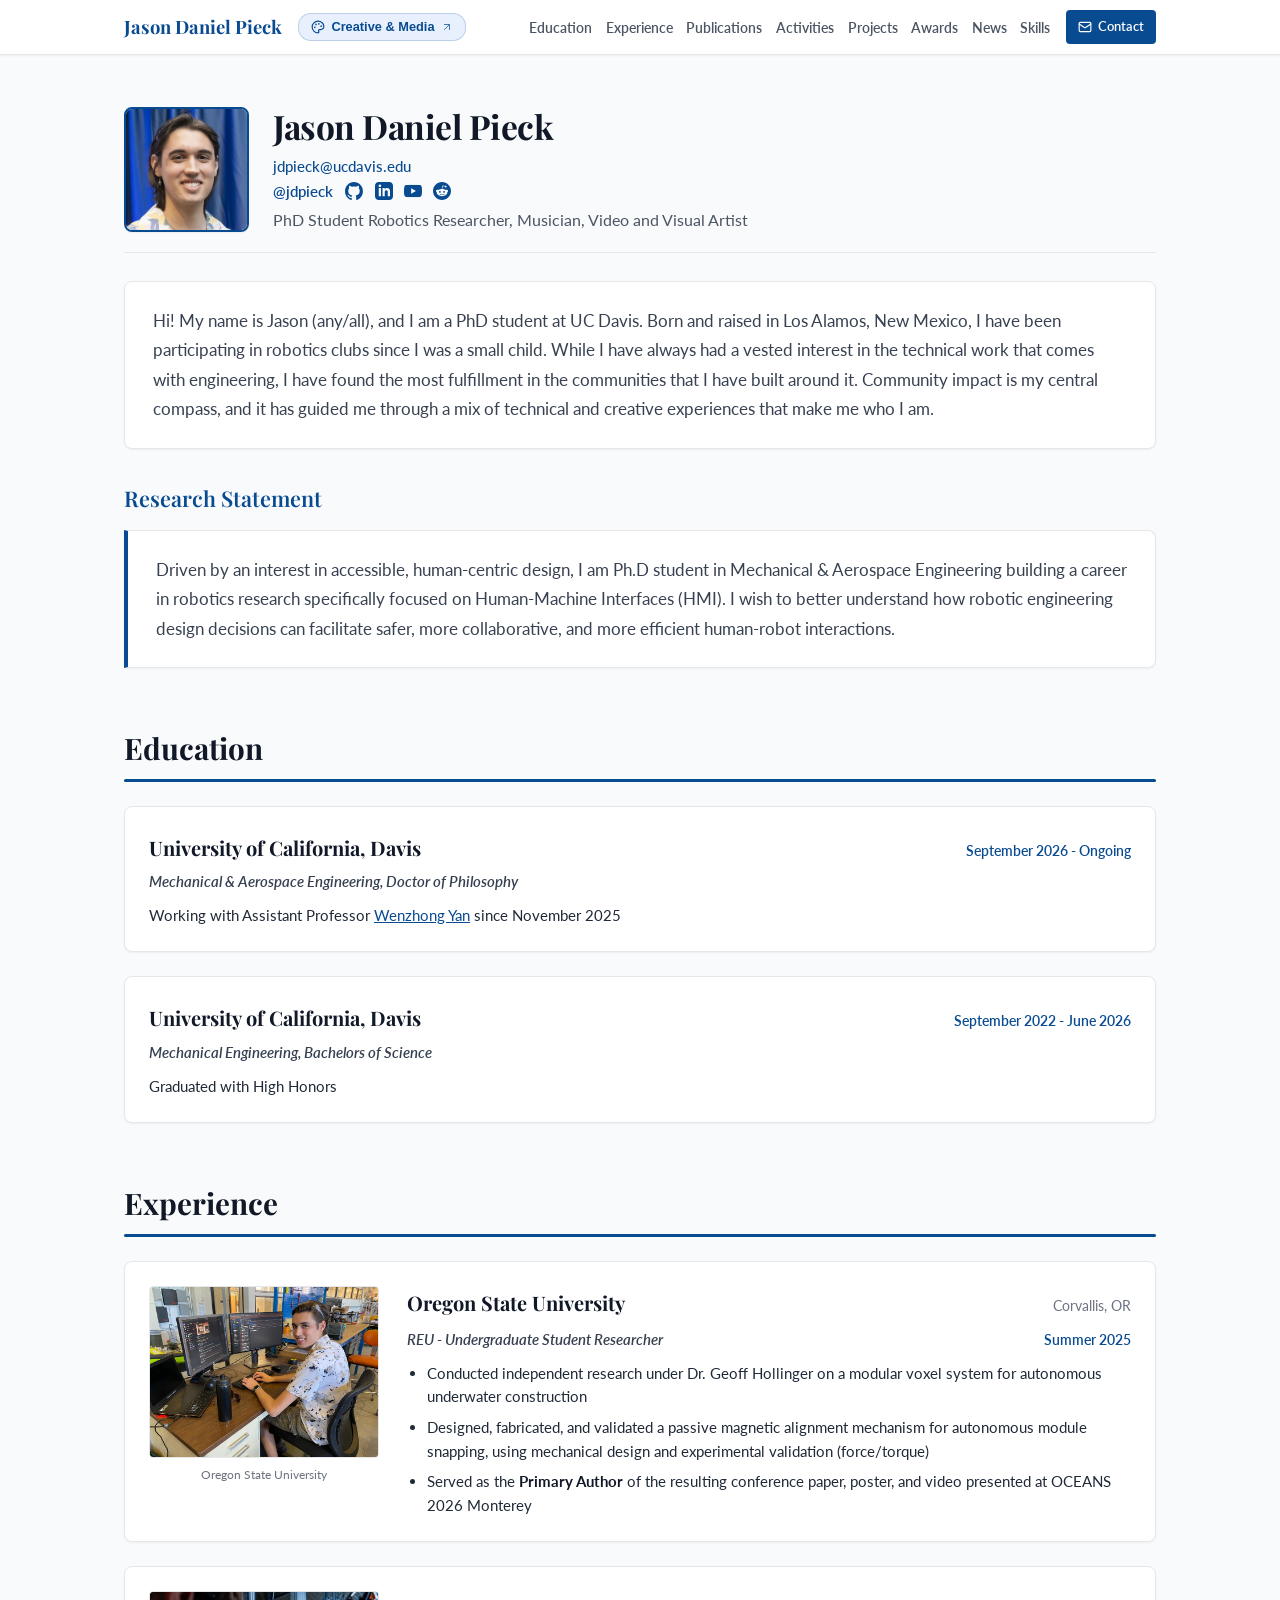
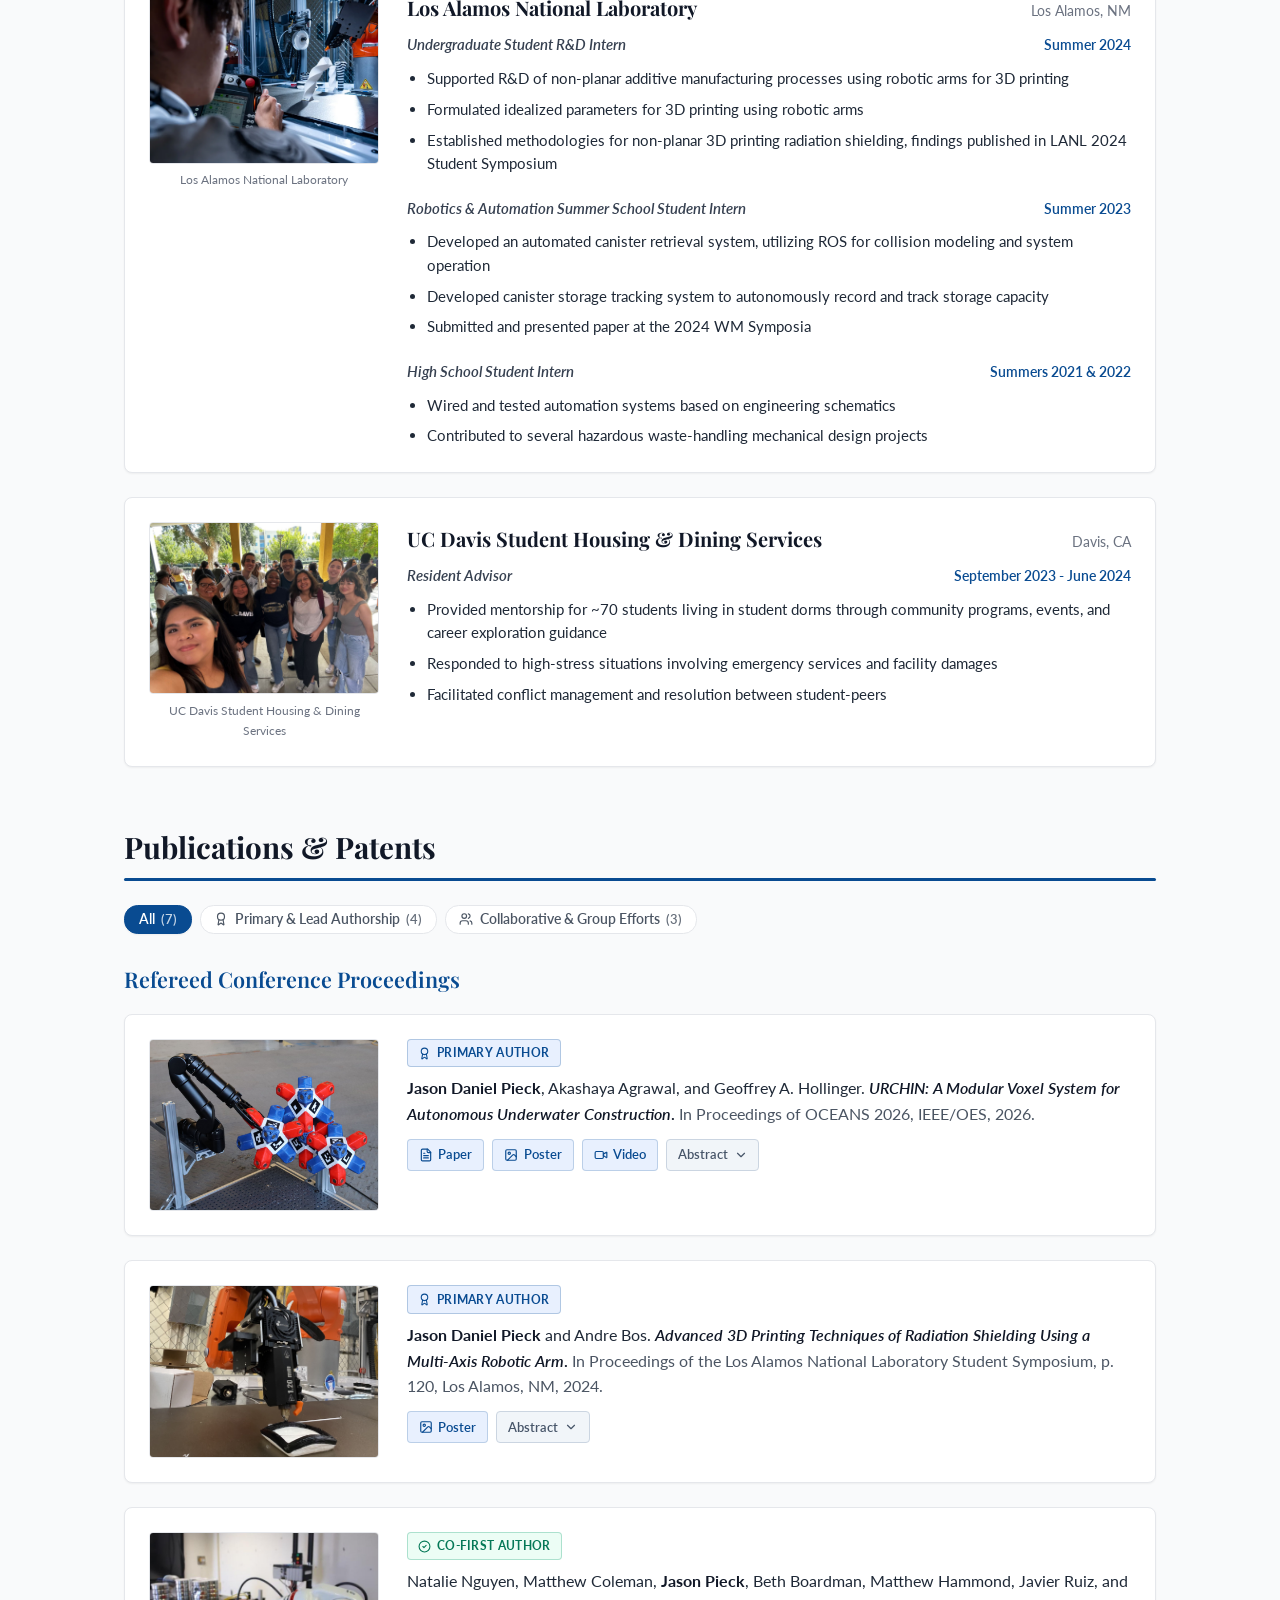
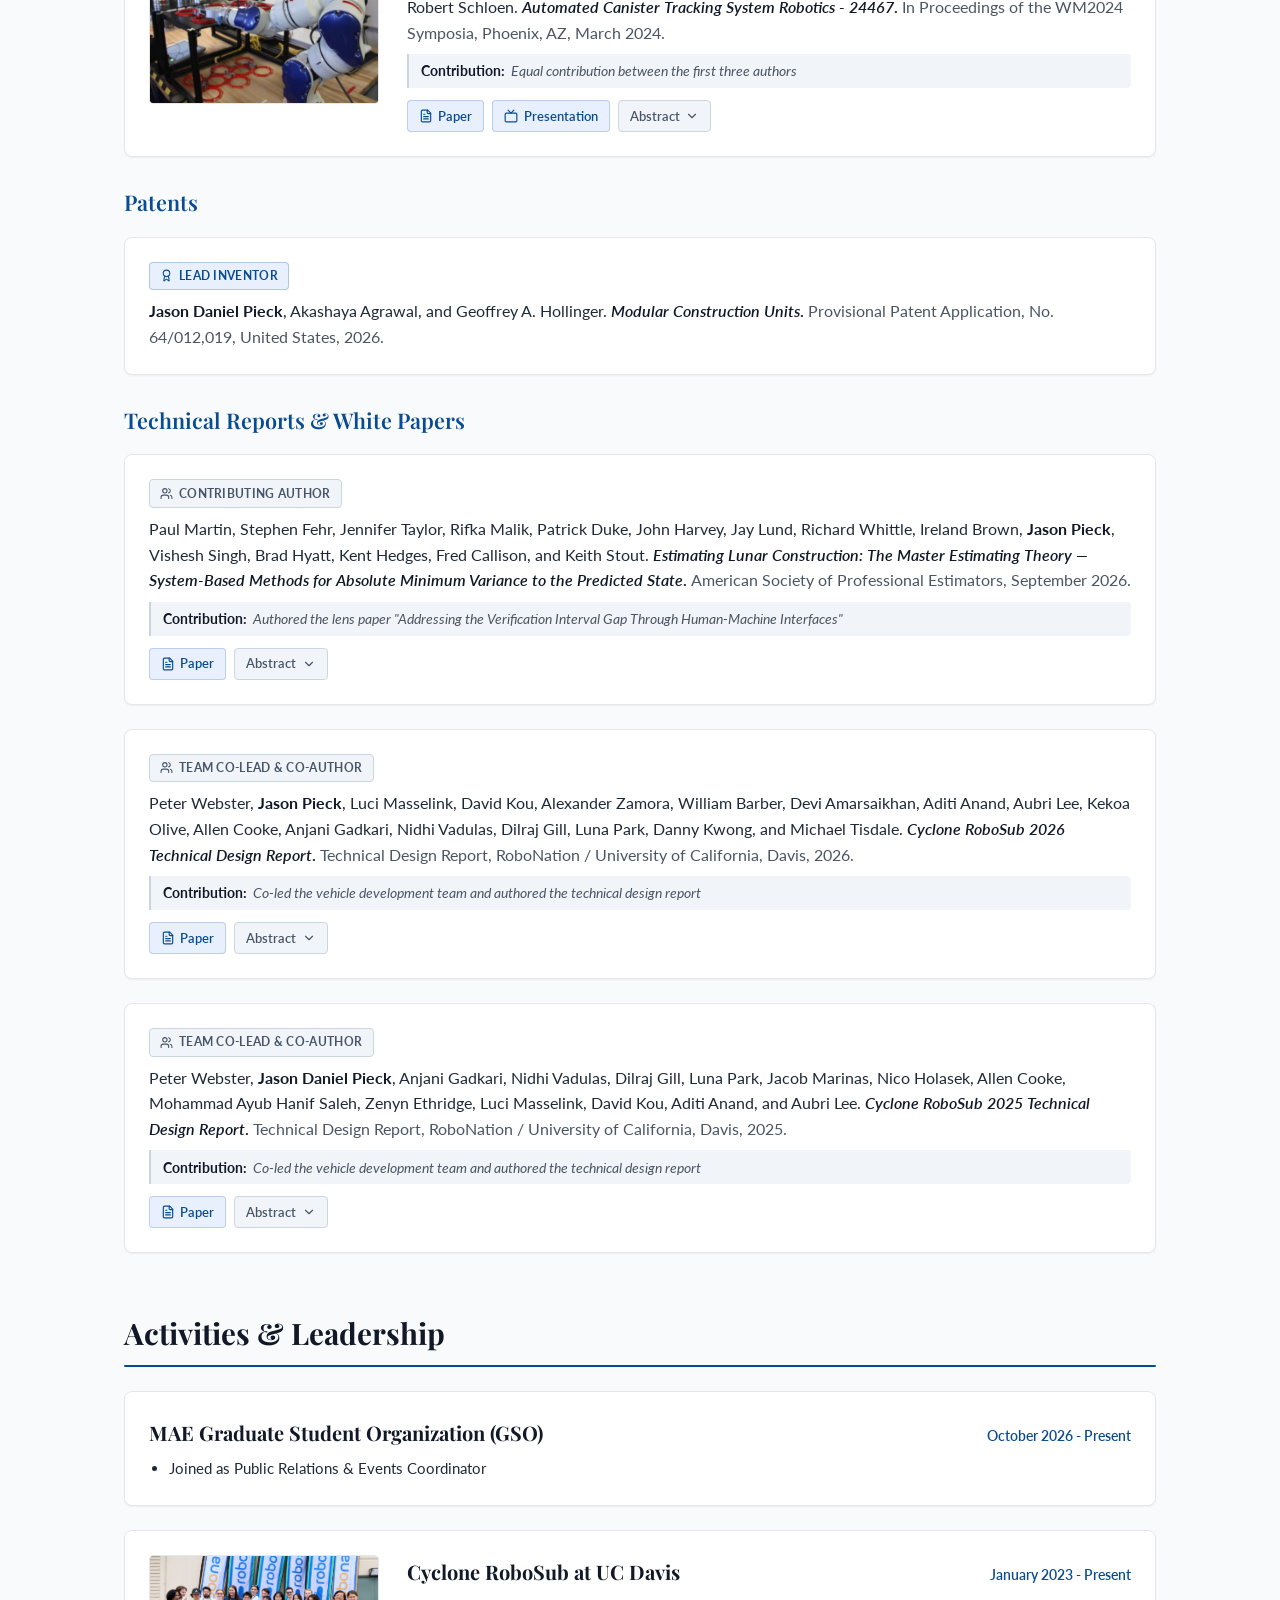
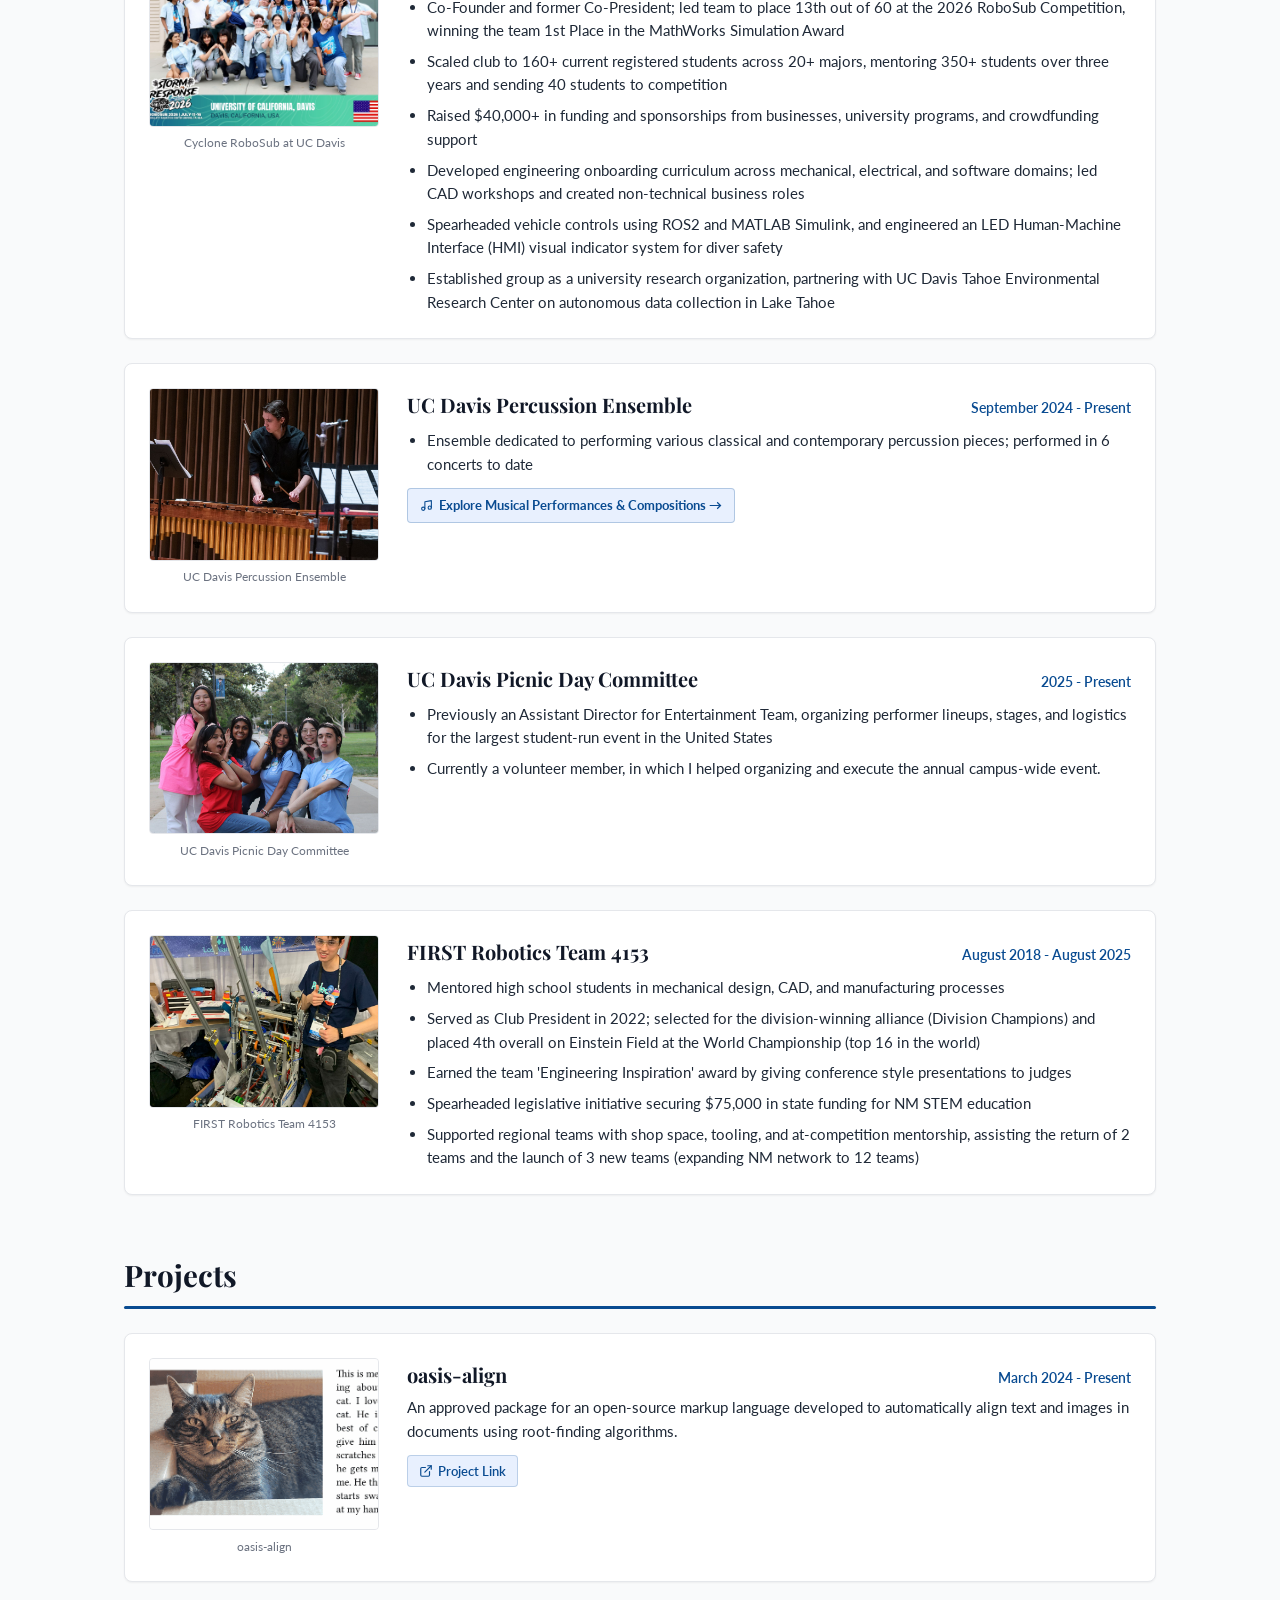
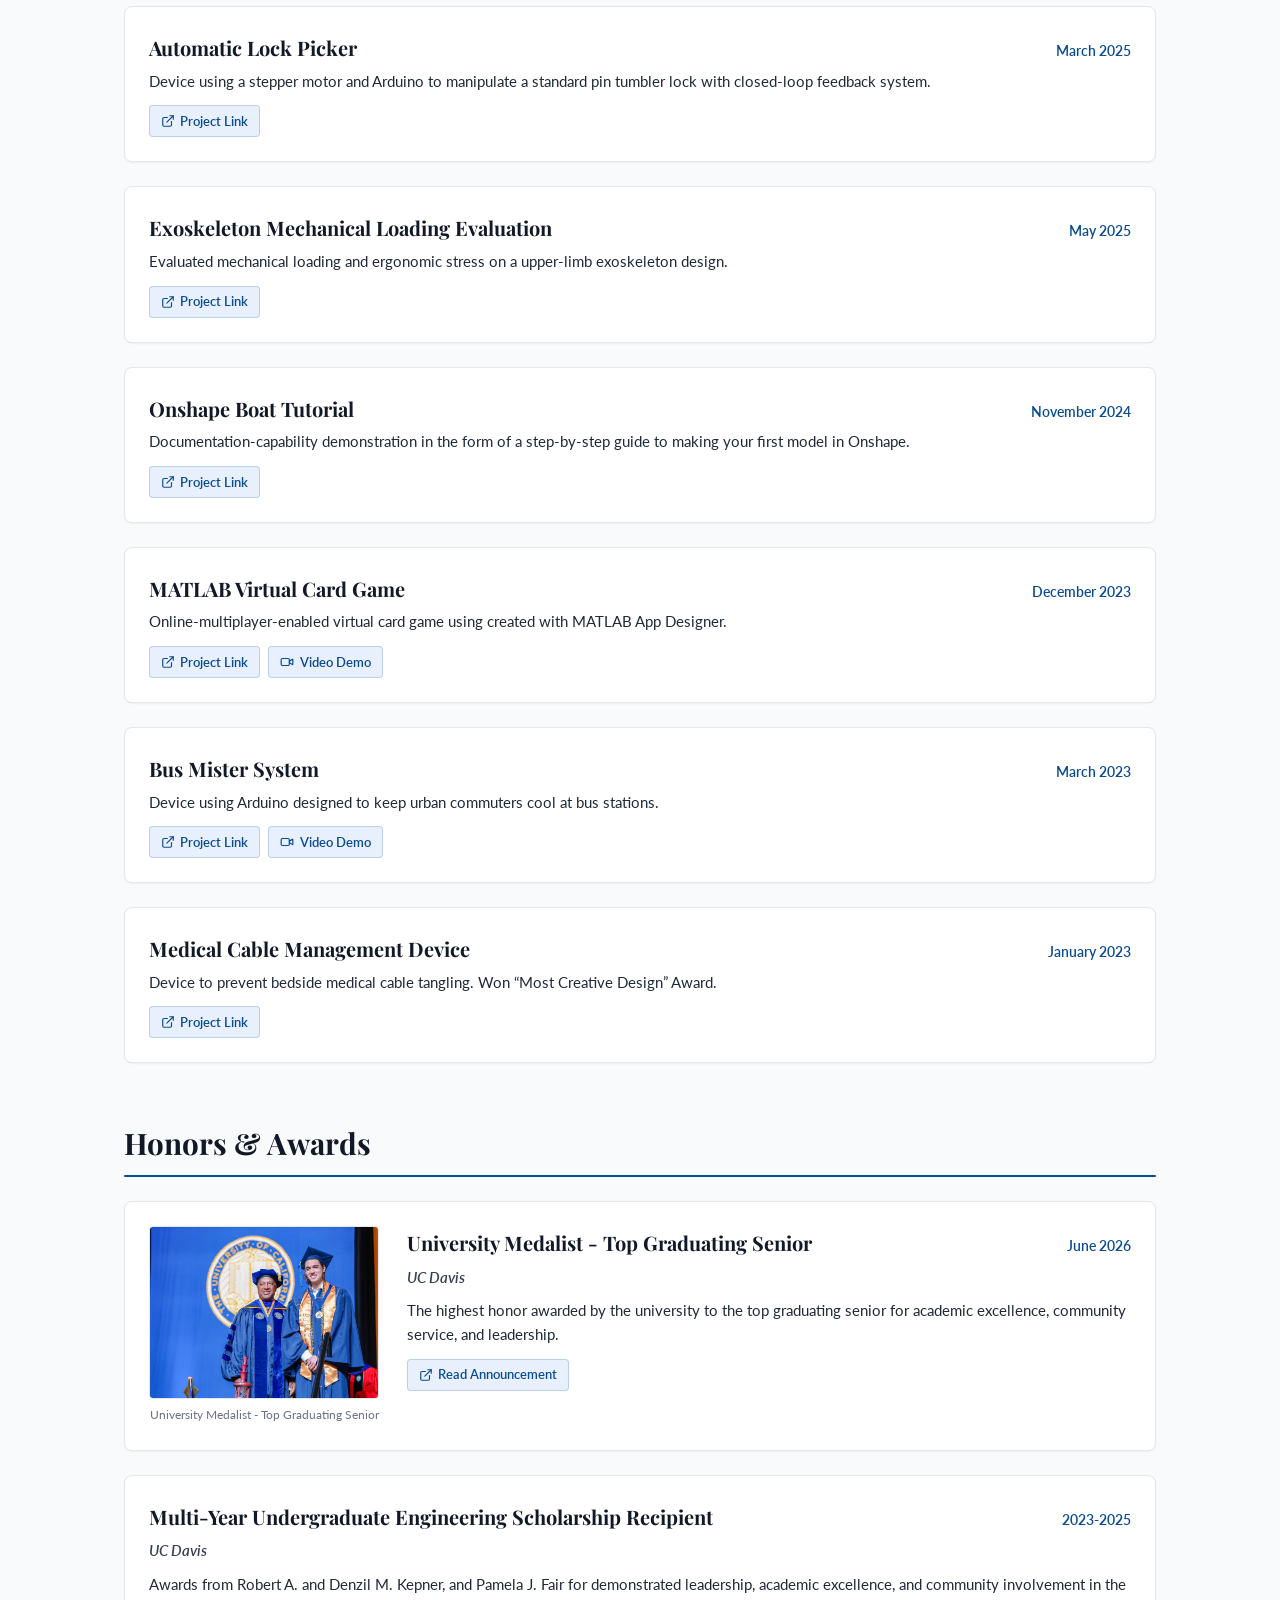
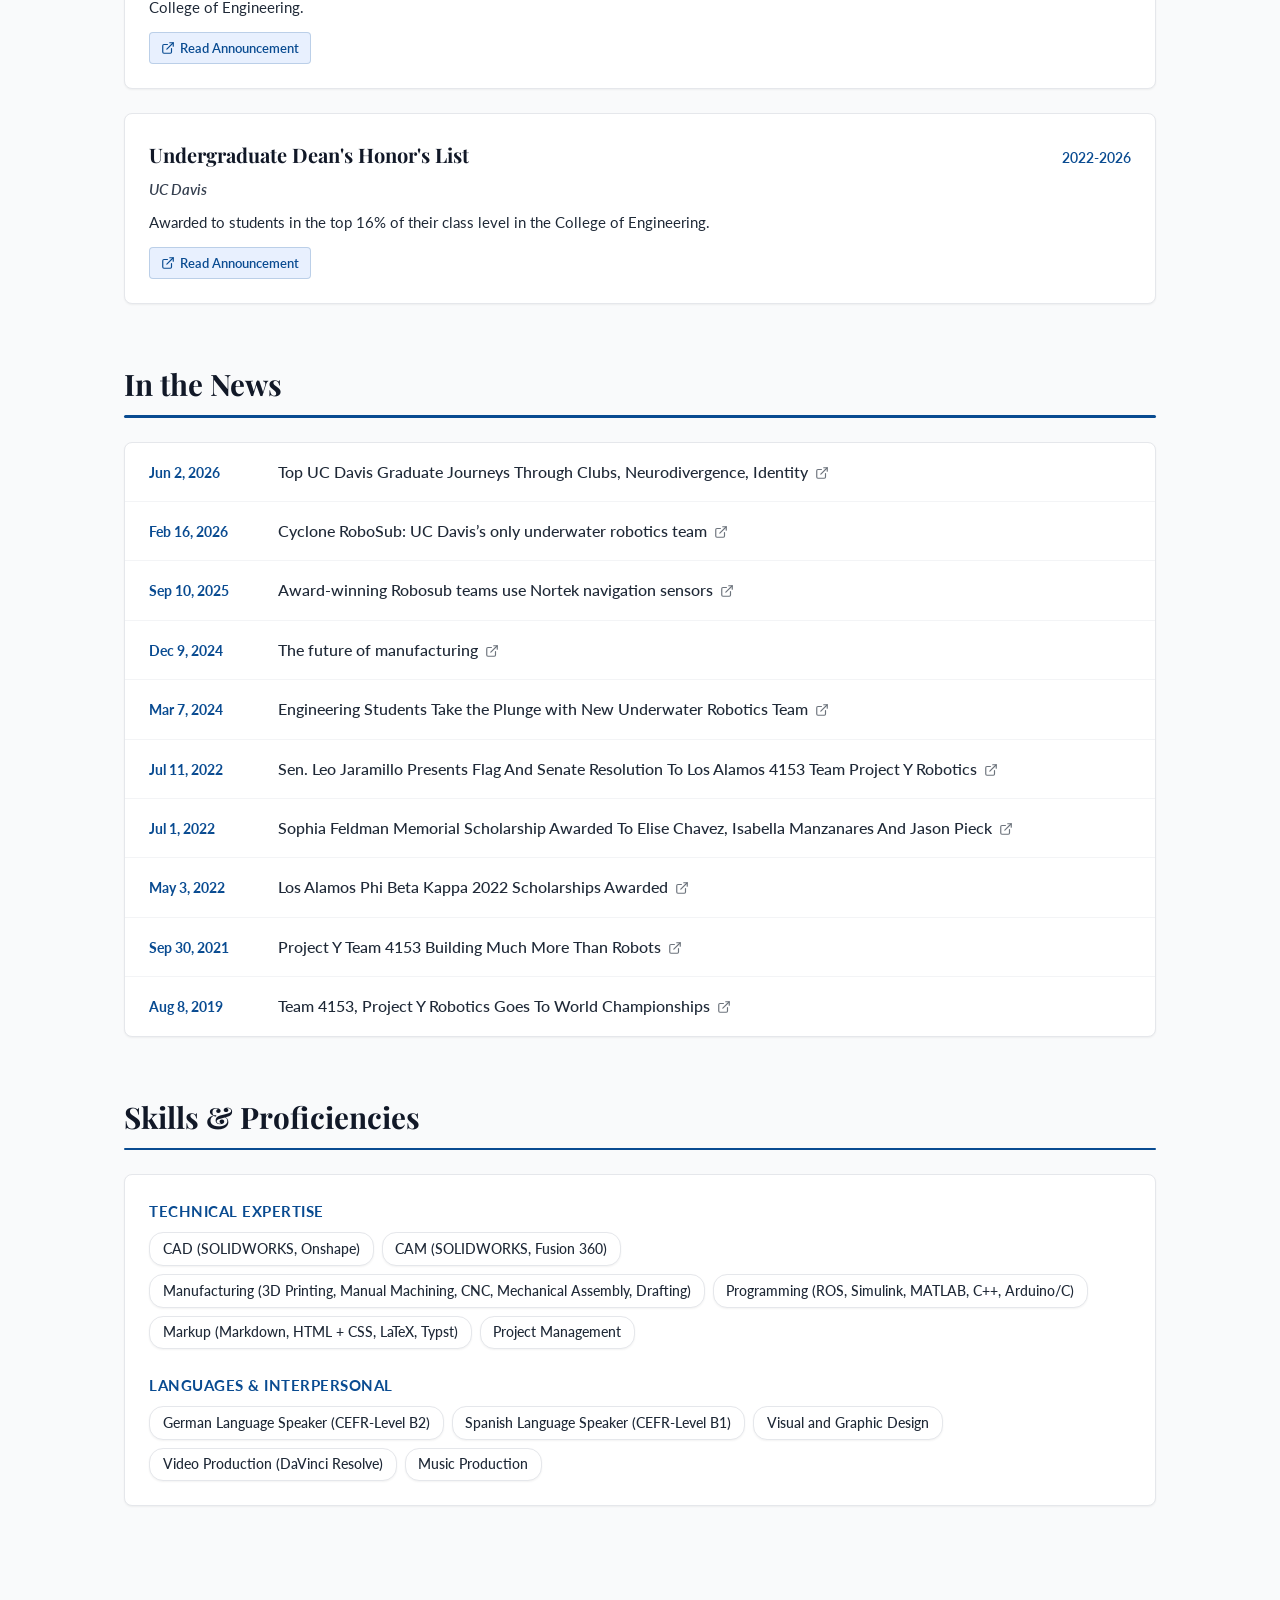
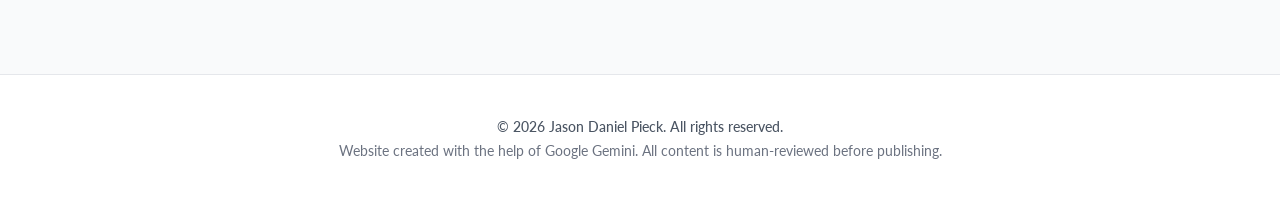
==== index.html @ 05841488 "Deploy website to GitHub Pages" ====
<!DOCTYPE html>
<html lang="en">
  <head>
    <meta charset="UTF-8" />
    <meta name="viewport" content="width=device-width, initial-scale=1.0" />
    <title>Jason Daniel Pieck | Robotics & HMI Researcher</title>
    <meta name="description" content="Personal website and research portfolio of Jason Daniel Pieck, Ph.D. student researcher in Mechanical & Aerospace Engineering at UC Davis, specializing in Robotics and Human-Machine Interfaces (HMI)." />
    <link rel="preconnect" href="https://fonts.googleapis.com">
    <link rel="preconnect" href="https://fonts.gstatic.com" crossorigin>
    <link href="https://fonts.googleapis.com/css2?family=Lato:ital,wght@0,300;0,400;0,700;1,300;1,400;1,700&family=Playfair+Display:ital,wght@0,600;0,700;1,600;1,700&display=swap" rel="stylesheet">
    <link rel="icon" type="image/svg+xml" href="./assets/github-65EcMEi2.svg" />
    <script type="module" crossorigin src="./assets/index-Bfa6i_6N.js"></script>
    <link rel="stylesheet" crossorigin href="./assets/index-BTt_chCK.css">
  </head>
  <body>
    <div id="app"></div>
  </body>
</html>
---- assets/index-BTt_chCK.css ----
.navbar[data-v-3484b4bb]{position:sticky;top:0;z-index:100;background:#fffffff2;-webkit-backdrop-filter:blur(10px);backdrop-filter:blur(10px);border-bottom:1px solid var(--border-color);box-shadow:var(--shadow-sm)}.navbar-container[data-v-3484b4bb]{max-width:var(--max-content-width);margin:0 auto;padding:.65rem var(--space-lg);display:flex;align-items:center;justify-content:space-between;gap:var(--space-md)}.brand-group[data-v-3484b4bb]{display:flex;align-items:center;gap:1rem}.nav-brand[data-v-3484b4bb]{font-family:var(--font-serif);font-weight:700;font-size:1.15rem;color:var(--primary-accent);white-space:nowrap;cursor:pointer}.mode-switch-btn[data-v-3484b4bb]{display:inline-flex;align-items:center;gap:.4rem;background:var(--primary-accent-light);color:var(--primary-accent);border:1px solid rgba(9,75,145,.2);font-size:.8rem;font-weight:700;padding:.32rem .75rem;border-radius:var(--radius-pill);cursor:pointer;white-space:nowrap;transition:all .15s ease}.mode-switch-btn[data-v-3484b4bb]:hover{background:var(--primary-accent);color:#fff;border-color:var(--primary-accent);transform:translateY(-1px);box-shadow:var(--shadow-sm)}.switch-arrow[data-v-3484b4bb]{opacity:.75;transition:transform .15s ease}.mode-switch-btn:hover .switch-arrow[data-v-3484b4bb]{opacity:1;transform:translate(1px,-1px)}.nav-links[data-v-3484b4bb]{display:flex;align-items:center;justify-content:flex-end;margin-left:auto;gap:.85rem;list-style:none;scrollbar-width:none;-ms-overflow-style:none}.nav-links[data-v-3484b4bb]::-webkit-scrollbar{display:none}.nav-link[data-v-3484b4bb]{font-size:.86rem;font-weight:600;color:var(--text-muted);white-space:nowrap;cursor:pointer;transition:color .15s ease}.nav-link[data-v-3484b4bb]:hover{color:var(--primary-accent);text-decoration:none}.nav-btn[data-v-3484b4bb]{display:inline-flex;align-items:center;gap:.35rem;background-color:var(--primary-accent);color:#fff!important;font-size:.82rem;font-weight:600;padding:.36rem .75rem;border-radius:var(--radius-sm);transition:background-color .2s ease,transform .1s ease;white-space:nowrap;text-decoration:none!important}.nav-btn[data-v-3484b4bb]:hover{background-color:var(--primary-accent-hover);transform:translateY(-1px)}.mobile-nav-controls[data-v-3484b4bb]{display:flex;align-items:center;gap:.5rem}.mobile-mode-badge[data-v-3484b4bb]{display:inline-flex;align-items:center;gap:.25rem;background:var(--primary-accent-light);color:var(--primary-accent);border:1px solid rgba(9,75,145,.25);padding:.3rem .6rem;border-radius:var(--radius-pill);font-size:.75rem;font-weight:700;cursor:pointer}.mobile-contact-pill[data-v-3484b4bb]{display:inline-flex;align-items:center;justify-content:center;background-color:var(--primary-accent-light);color:var(--primary-accent)!important;border:1px solid rgba(9,75,145,.25);padding:.35rem .5rem;border-radius:var(--radius-sm);text-decoration:none!important}.hamburger-btn[data-v-3484b4bb]{display:inline-flex;align-items:center;justify-content:center;background:none;border:1px solid var(--border-color);border-radius:var(--radius-sm);color:var(--text-main);padding:.3rem;cursor:pointer;transition:background-color .15s ease,color .15s ease}.hamburger-btn[data-v-3484b4bb]:hover{background-color:#f1f5f9;color:var(--primary-accent)}.mobile-dropdown[data-v-3484b4bb]{position:absolute;top:100%;left:0;right:0;background:#fff;border-bottom:2px solid var(--primary-accent);box-shadow:var(--shadow-lg);max-height:calc(100vh - 4rem);overflow-y:auto}.mobile-mode-switcher-row[data-v-3484b4bb]{display:grid;grid-template-columns:1fr 1fr;gap:.5rem;padding:.75rem 1rem;background:#f8fafc;border-bottom:1px solid var(--border-color)}.mobile-mode-tab[data-v-3484b4bb]{display:flex;align-items:center;justify-content:center;gap:.4rem;padding:.5rem;border:1px solid var(--border-color);background:#fff;border-radius:var(--radius-sm);font-size:.8rem;font-weight:700;color:var(--text-muted);cursor:pointer}.mobile-mode-tab.active[data-v-3484b4bb]{background:var(--primary-accent);color:#fff;border-color:var(--primary-accent)}.mobile-menu-list[data-v-3484b4bb]{list-style:none;padding:.5rem 0;margin:0}.mobile-menu-link[data-v-3484b4bb]{display:block;padding:.75rem 1.5rem;font-size:.95rem;font-weight:600;color:var(--text-main);border-bottom:1px solid #f3f4f6;text-decoration:none!important;transition:background-color .15s ease,padding-left .15s ease;cursor:pointer}.mobile-menu-link[data-v-3484b4bb]:hover,.mobile-menu-link[data-v-3484b4bb]:active{background-color:var(--primary-accent-light);color:var(--primary-accent);padding-left:1.75rem}.mobile-menu-divider[data-v-3484b4bb]{height:1px;background-color:var(--border-color);margin:.4rem 0}.mobile-menu-contact-link[data-v-3484b4bb]{display:flex;align-items:center;gap:.6rem;padding:.85rem 1.5rem;font-size:.95rem;font-weight:700;color:#fff!important;background-color:var(--primary-accent);text-decoration:none!important;margin:.5rem 1rem .75rem;border-radius:var(--radius-sm);justify-content:center}.dropdown-enter-active[data-v-3484b4bb],.dropdown-leave-active[data-v-3484b4bb]{transition:opacity .2s ease,transform .2s ease;transform-origin:top}.dropdown-enter-from[data-v-3484b4bb],.dropdown-leave-to[data-v-3484b4bb]{opacity:0;transform:translateY(-8px)}@media(min-width:980px){.mobile-only[data-v-3484b4bb]{display:none!important}}@media(max-width:979px){.desktop-only[data-v-3484b4bb]{display:none!important}.navbar-container[data-v-3484b4bb]{padding:.6rem 1rem}.nav-brand[data-v-3484b4bb]{font-size:1.05rem}}.hero-banner[data-v-75697e7e]{display:flex;align-items:center;gap:var(--space-lg);padding:1.25rem 0;border-bottom:1px solid var(--border-color)}.hero-avatar-box[data-v-75697e7e]{width:125px;height:125px;border-radius:var(--radius-md);border:2px solid var(--primary-accent);overflow:hidden;box-shadow:var(--shadow-sm);cursor:zoom-in;flex-shrink:0}.hero-avatar-box img[data-v-75697e7e]{width:100%;height:100%;object-fit:cover}.hero-text-stack[data-v-75697e7e]{display:flex;flex-direction:column;gap:var(--space-xs);min-width:0}.hero-name[data-v-75697e7e]{font-family:var(--font-serif);font-size:2.1rem;font-weight:700;color:var(--text-heading);letter-spacing:-.5px;line-height:1.1;margin:0 0 var(--space-sm) 0;padding:0}.hero-email-row[data-v-75697e7e]{font-size:.95rem;line-height:1.3}.hero-email[data-v-75697e7e]{color:var(--primary-accent);font-weight:500}.hero-email[data-v-75697e7e]:hover{color:var(--primary-accent-hover);text-decoration:underline}.hero-social-row[data-v-75697e7e]{display:flex;align-items:center;gap:.65rem;font-size:.92rem;line-height:1.3}.hero-username[data-v-75697e7e]{font-weight:600;color:var(--primary-accent)}.hero-social-icons[data-v-75697e7e]{display:inline-flex;align-items:center;gap:.45rem}.social-icon-link[data-v-75697e7e]{display:inline-flex;align-items:center;justify-content:center;width:22px;height:22px;border-radius:var(--radius-sm);transition:transform .15s ease,opacity .15s ease}.social-icon-link[data-v-75697e7e]:hover{transform:translateY(-1px);opacity:.85}.social-icon-link img[data-v-75697e7e]{width:18px;height:18px}.hero-title[data-v-75697e7e]{font-size:1rem;font-weight:400;color:var(--text-muted);line-height:1.4;margin-top:.15rem}@media(max-width:768px){.hero-banner[data-v-75697e7e]{flex-direction:column;align-items:flex-start;gap:1.15rem;padding:1.25rem 0}.hero-avatar-box[data-v-75697e7e]{width:105px;height:105px}.hero-name[data-v-75697e7e]{font-size:1.75rem;line-height:1.15;margin-bottom:.35rem}.hero-email-row[data-v-75697e7e]{font-size:.9rem}.hero-social-row[data-v-75697e7e]{font-size:.88rem;gap:.5rem}.hero-title[data-v-75697e7e]{font-size:.92rem;line-height:1.4}}.lightbox-backdrop[data-v-95184996]{position:fixed;top:0;right:0;bottom:0;left:0;background:#0f172ae0;-webkit-backdrop-filter:blur(5px);backdrop-filter:blur(5px);z-index:9999;display:flex;align-items:center;justify-content:center;padding:1.5rem}.lightbox-content[data-v-95184996]{position:relative;max-width:90vw;max-height:90vh;display:flex;flex-direction:column;align-items:center}.lightbox-img[data-v-95184996]{max-width:100%;max-height:80vh;object-fit:contain;border-radius:var(--radius-md);box-shadow:var(--shadow-lg)}.lightbox-caption[data-v-95184996]{color:#fff;margin-top:1rem;font-size:.95rem;text-align:center;font-weight:500}.lightbox-close[data-v-95184996]{position:absolute;top:-2.5rem;right:0;background:none;border:none;color:#fff;font-size:1.75rem;cursor:pointer;padding:.25rem;display:flex;align-items:center;justify-content:center;transition:opacity .15s ease}.lightbox-close[data-v-95184996]:hover{opacity:.8}.intro-section[data-v-196295e3]{margin-top:1.75rem;scroll-margin-top:5rem}.intro-card[data-v-196295e3]{background:var(--bg-card);border:1px solid var(--border-color);border-radius:var(--radius-md);padding:1.5rem 1.75rem;box-shadow:var(--shadow-sm);transition:box-shadow .2s ease,border-color .2s ease}.intro-card[data-v-196295e3]:hover{border-color:var(--border-hover);box-shadow:var(--shadow-md)}.research-subsection[data-v-196295e3]{margin-top:2rem;scroll-margin-top:5rem}.research-subsection[data-v-196295e3]:first-child{margin-top:0}.research-subsection .subsection-title[data-v-196295e3]{margin-top:0;margin-bottom:.85rem}.research-quote-card[data-v-196295e3]{background:var(--bg-card);border:1px solid var(--border-color);border-left:4px solid var(--primary-accent);border-radius:0 var(--radius-md) var(--radius-md) 0;padding:1.5rem 1.75rem;box-shadow:var(--shadow-sm);transition:box-shadow .2s ease,border-color .2s ease}.research-quote-card[data-v-196295e3]:hover{border-color:var(--border-hover);border-left-color:var(--primary-accent);box-shadow:var(--shadow-md)}.intro-markdown[data-v-196295e3]{font-size:1.05rem;line-height:1.75;color:#374151}.intro-markdown[data-v-196295e3] p{margin-bottom:1.1rem}.intro-markdown[data-v-196295e3] p:last-child{margin-bottom:0}.intro-markdown[data-v-196295e3] strong{color:var(--text-heading);font-weight:600}.intro-markdown[data-v-196295e3] a{color:var(--primary-accent);text-decoration:underline;transition:color .15s ease}.intro-markdown[data-v-196295e3] a:hover{color:var(--primary-accent-hover)}@media(max-width:768px){.intro-section[data-v-196295e3]{margin-top:1.25rem;scroll-margin-top:4.5rem}.intro-card[data-v-196295e3],.research-quote-card[data-v-196295e3]{padding:1.15rem 1.2rem}.intro-markdown[data-v-196295e3]{font-size:.95rem;line-height:1.65}.intro-markdown[data-v-196295e3] p{margin-bottom:.85rem}.research-subsection[data-v-196295e3]{margin-top:1.5rem;scroll-margin-top:4.5rem}}.entry-photo-col[data-v-dbed9f9e]{width:100%}.entry-thumbnail-wrapper[data-v-dbed9f9e]{position:relative;overflow:hidden;border-radius:var(--radius-sm);border:1px solid var(--border-color);background-color:var(--bg-subtle);cursor:zoom-in;transition:transform .2s ease,box-shadow .2s ease,border-color .2s ease;aspect-ratio:4 / 3}.entry-thumbnail-wrapper[data-v-dbed9f9e]:hover{transform:translateY(-2px);border-color:var(--primary-accent);box-shadow:var(--shadow-md)}.entry-thumbnail-wrapper img[data-v-dbed9f9e]{width:100%;height:100%;object-fit:cover;display:block}.thumbnail-overlay[data-v-dbed9f9e]{position:absolute;top:0;right:0;bottom:0;left:0;background:#094b9173;display:flex;align-items:center;justify-content:center;opacity:0;transition:opacity .2s ease;color:#fff}.entry-thumbnail-wrapper:hover .thumbnail-overlay[data-v-dbed9f9e]{opacity:1}.photo-caption[data-v-dbed9f9e]{font-size:.78rem;color:var(--text-light);margin-top:.4rem;text-align:center}@media(max-width:768px){.entry-photo-col[data-v-dbed9f9e]{max-width:100%;margin-bottom:.15rem}.entry-thumbnail-wrapper[data-v-dbed9f9e]{max-width:250px;aspect-ratio:16 / 10}}.pub-badge-row[data-v-3d08b81b]{margin-bottom:.5rem}.authorship-badge[data-v-3d08b81b]{display:inline-flex;align-items:center;gap:.35rem;font-size:.75rem;font-weight:700;letter-spacing:.025em;padding:.22rem .65rem;border-radius:var(--radius-sm);text-transform:uppercase}.badge-icon[data-v-3d08b81b]{flex-shrink:0}.badge-primary[data-v-3d08b81b]{background-color:#e8f0fe;color:#094b91;border:1px solid rgba(9,75,145,.25)}.badge-equal[data-v-3d08b81b]{background-color:#ecfdf5;color:#047857;border:1px solid rgba(5,150,105,.28)}.badge-group[data-v-3d08b81b]{background-color:#f1f5f9;color:#475569;border:1px solid #cbd5e1}.entry-citation[data-v-3d08b81b]{font-size:1rem;line-height:1.6;color:var(--text-main)}.pub-authors[data-v-3d08b81b] strong{color:var(--text-heading);font-weight:700}.pub-title[data-v-3d08b81b]{font-weight:600;color:var(--text-heading)}.pub-venue[data-v-3d08b81b]{color:var(--text-muted)}.pub-contribution-note[data-v-3d08b81b]{margin-top:.55rem;padding:.4rem .75rem;background-color:var(--bg-subtle);border-left:2.5px solid var(--border-hover);border-radius:0 var(--radius-sm) var(--radius-sm) 0;font-size:.88rem;line-height:1.5}.contribution-label[data-v-3d08b81b]{font-weight:700;color:var(--text-heading);margin-right:.35rem}.contribution-text[data-v-3d08b81b]{font-style:italic;color:var(--text-muted)}.pub-abstract-box[data-v-3d08b81b]{margin-top:.85rem;padding:1rem;background-color:var(--bg-subtle);border-left:3px solid var(--primary-accent);border-radius:0 var(--radius-sm) var(--radius-sm) 0;font-size:.92rem;line-height:1.6;color:var(--text-main)}.pub-filter-bar[data-v-3d08b81b]{display:flex;flex-wrap:wrap;gap:.5rem;margin-bottom:1.25rem}.pub-filter-btn[data-v-3d08b81b]{display:inline-flex;align-items:center;gap:.4rem;padding:.35rem .85rem;font-size:.85rem;font-weight:600;font-family:inherit;color:var(--text-muted);background-color:var(--bg-card);border:1px solid var(--border-color);border-radius:var(--radius-pill);cursor:pointer;transition:all .15s ease}.pub-filter-btn[data-v-3d08b81b]:hover{color:var(--primary-accent);border-color:var(--border-hover);background-color:var(--bg-subtle)}.pub-filter-btn.active[data-v-3d08b81b]{color:#fff;background-color:var(--primary-accent);border-color:var(--primary-accent);box-shadow:var(--shadow-sm)}.pub-filter-btn.active .filter-count[data-v-3d08b81b]{color:#ffffffe6}.filter-icon[data-v-3d08b81b]{flex-shrink:0}.filter-count[data-v-3d08b81b]{font-size:.8rem;opacity:.85}@media(max-width:768px){.pub-filter-bar[data-v-3d08b81b]{gap:.4rem}.pub-filter-btn[data-v-3d08b81b]{font-size:.78rem;padding:.3rem .65rem}}.crosslink-row[data-v-7c01001b]{margin-top:.75rem}.creative-crosslink-btn[data-v-7c01001b]{display:inline-flex;align-items:center;gap:.4rem;background:var(--primary-accent-light);color:var(--primary-accent)!important;border:1px solid rgba(9,75,145,.25);font-size:.82rem;font-weight:700;padding:.35rem .75rem;border-radius:var(--radius-sm);text-decoration:none!important;transition:all .15s ease}.creative-crosslink-btn[data-v-7c01001b]:hover{background:var(--primary-accent);color:#fff!important;transform:translateY(-1px)}.news-card[data-v-9dbebab2]{padding:0;overflow:hidden}.news-list[data-v-9dbebab2]{list-style:none;margin:0;padding:0}.news-item[data-v-9dbebab2]{display:flex;align-items:baseline;gap:var(--space-lg);padding:1rem 1.5rem;border-bottom:1px solid var(--border-subtle);transition:background-color .15s ease}.news-item[data-v-9dbebab2]:last-child{border-bottom:none}.news-item[data-v-9dbebab2]:hover{background-color:var(--bg-subtle)}.news-date[data-v-9dbebab2]{font-size:.88rem;font-weight:700;color:var(--primary-accent);white-space:nowrap;min-width:105px}.news-main[data-v-9dbebab2]{flex:1;min-width:0}.news-link[data-v-9dbebab2]{display:inline-flex;align-items:baseline;gap:.45rem;color:var(--text-main);text-decoration:none;font-weight:500;line-height:1.5;transition:color .15s ease}.news-link[data-v-9dbebab2]:hover{color:var(--primary-accent);text-decoration:underline}.news-title[data-v-9dbebab2]{font-size:.98rem}.news-icon[data-v-9dbebab2]{flex-shrink:0;opacity:.65;transition:transform .15s ease,opacity .15s ease;position:relative;top:2px}.news-link:hover .news-icon[data-v-9dbebab2]{opacity:1;transform:translate(2px,-2px)}@media(max-width:768px){.news-item[data-v-9dbebab2]{flex-direction:column;align-items:flex-start;gap:.25rem;padding:.85rem 1.15rem}.news-date[data-v-9dbebab2]{font-size:.82rem;min-width:unset}.news-title[data-v-9dbebab2]{font-size:.92rem}}.skills-group[data-v-8c55c5fc]{margin-bottom:var(--space-lg)}.skills-group-title[data-v-8c55c5fc]{font-size:.95rem;font-weight:700;color:var(--primary-accent);margin-bottom:var(--space-sm);text-transform:uppercase;letter-spacing:.5px}.skills-tags[data-v-8c55c5fc]{display:flex;flex-wrap:wrap;gap:var(--space-sm)}.skill-tag[data-v-8c55c5fc]{background-color:var(--bg-card);border:1px solid var(--border-color);color:var(--text-main);font-size:.88rem;font-weight:500;line-height:1.45;padding:.35rem .8rem;border-radius:var(--radius-pill);box-shadow:var(--shadow-sm)}@media(max-width:768px){.skills-group[data-v-8c55c5fc]{margin-bottom:1.25rem}.skill-tag[data-v-8c55c5fc]{font-size:.82rem;padding:.25rem .65rem}}.site-footer[data-v-e2478def]{margin-top:5rem;border-top:1px solid var(--border-color);background-color:#fff;padding:2.5rem 1.5rem}.footer-container[data-v-e2478def]{max-width:1080px;margin:0 auto;text-align:center;color:var(--text-light);font-size:.88rem;display:flex;flex-direction:column}.footer-copy[data-v-e2478def]{font-weight:500;color:var(--text-muted)}.footer-note code[data-v-e2478def]{background-color:#f1f5f9;padding:.15rem .4rem;border-radius:var(--radius-sm);font-size:.82rem;color:var(--primary-accent)}.performance-card[data-v-8763ed7f]{background:var(--bg-card);border:1px solid var(--border-color);border-radius:var(--radius-md);overflow:hidden;display:flex;flex-direction:column;box-shadow:var(--shadow-sm);transition:transform .2s ease,box-shadow .2s ease,border-color .2s ease}.performance-card[data-v-8763ed7f]:hover{transform:translateY(-2px);box-shadow:var(--shadow-md);border-color:var(--primary-accent)}.thumbnail-wrapper[data-v-8763ed7f]{position:relative;width:100%;aspect-ratio:16 / 9;background-color:#0f172a;cursor:pointer;overflow:hidden}.performance-thumb[data-v-8763ed7f]{width:100%;height:100%;object-fit:cover;transition:transform .3s ease}.thumbnail-wrapper:hover .performance-thumb[data-v-8763ed7f]{transform:scale(1.04)}.play-overlay[data-v-8763ed7f]{position:absolute;top:0;right:0;bottom:0;left:0;display:flex;align-items:center;justify-content:center;background:#0000004d;opacity:.9;transition:background .2s ease,opacity .2s ease}.thumbnail-wrapper:hover .play-overlay[data-v-8763ed7f]{background:#00000073;opacity:1}.play-btn[data-v-8763ed7f]{width:52px;height:52px;border-radius:50%;background:#ffffffeb;color:#dc2626;display:flex;align-items:center;justify-content:center;box-shadow:0 4px 12px #0000004d;transition:transform .2s ease,background .2s ease;padding-left:3px}.thumbnail-wrapper:hover .play-btn[data-v-8763ed7f]{transform:scale(1.12);background:#fff}.duration-badge[data-v-8763ed7f]{position:absolute;bottom:8px;right:8px;background:#000000bf;color:#fff;font-size:.72rem;font-weight:600;padding:2px 6px;border-radius:3px;display:flex;align-items:center;gap:4px}.card-content[data-v-8763ed7f]{padding:1.15rem;display:flex;flex-direction:column;flex-grow:1;gap:.6rem}.header-row[data-v-8763ed7f]{display:flex;justify-content:space-between;align-items:flex-start;gap:.5rem}.piece-title[data-v-8763ed7f]{font-family:var(--font-serif);font-size:1.15rem;font-weight:700;color:var(--text-heading);line-height:1.3;margin:0}.date-badge[data-v-8763ed7f]{font-size:.78rem;font-weight:600;color:var(--text-light);white-space:nowrap}.composer-row[data-v-8763ed7f]{font-size:.88rem;color:var(--text-muted)}.composer-name strong[data-v-8763ed7f]{color:var(--text-main)}.badges-row[data-v-8763ed7f]{display:flex;flex-wrap:wrap;gap:.4rem}.role-badge[data-v-8763ed7f]{display:inline-flex;align-items:center;gap:.3rem;font-size:.75rem;font-weight:700;color:var(--primary-accent);background:var(--primary-accent-light);border:1px solid rgba(9,75,145,.2);padding:.2rem .55rem;border-radius:var(--radius-sm)}.card-description[data-v-8763ed7f]{font-size:.88rem;color:var(--text-muted);line-height:1.5;flex-grow:1}.card-description[data-v-8763ed7f] p{margin:0}.actions-row[data-v-8763ed7f]{display:flex;align-items:center;justify-content:space-between;gap:.5rem;margin-top:.5rem;padding-top:.6rem;border-top:1px solid var(--border-subtle)}.play-action-btn[data-v-8763ed7f]{display:inline-flex;align-items:center;gap:.4rem;background:var(--primary-accent);color:#fff;border:none;font-size:.82rem;font-weight:600;padding:.4rem .8rem;border-radius:var(--radius-sm);cursor:pointer;transition:background-color .15s ease,transform .1s ease}.play-action-btn[data-v-8763ed7f]:hover{background:var(--primary-accent-hover);transform:translateY(-1px)}.external-yt-link[data-v-8763ed7f]{display:inline-flex;align-items:center;gap:.25rem;font-size:.8rem;font-weight:600;color:var(--text-muted);text-decoration:none;padding:.35rem .5rem;border-radius:var(--radius-sm);transition:color .15s ease}.external-yt-link[data-v-8763ed7f]:hover{color:#dc2626}.composition-card[data-v-844151e9]{background:var(--bg-card);border:1px solid var(--border-color);border-radius:var(--radius-md);padding:1.25rem;display:flex;flex-direction:column;gap:.75rem;box-shadow:var(--shadow-sm);transition:transform .2s ease,box-shadow .2s ease,border-color .2s ease}.composition-card[data-v-844151e9]:hover{transform:translateY(-2px);box-shadow:var(--shadow-md);border-color:var(--primary-accent)}.card-header[data-v-844151e9]{display:flex;justify-content:space-between;align-items:flex-start;gap:.75rem}.piece-title[data-v-844151e9]{font-family:var(--font-serif);font-size:1.15rem;font-weight:700;color:var(--text-heading);margin:0}.instrumentation-text[data-v-844151e9]{font-size:.85rem;font-style:italic;color:var(--text-muted)}.status-col[data-v-844151e9]{display:flex;flex-direction:column;align-items:flex-end;gap:.25rem}.status-badge[data-v-844151e9]{font-size:.72rem;font-weight:700;text-transform:uppercase;letter-spacing:.03em;background:var(--primary-accent-light);color:var(--primary-accent);padding:.15rem .5rem;border-radius:var(--radius-pill)}.date-badge[data-v-844151e9]{font-size:.78rem;color:var(--text-light);font-weight:600}.audio-player-wrapper[data-v-844151e9]{margin:.25rem 0}.html5-audio[data-v-844151e9]{width:100%;height:36px;border-radius:var(--radius-sm)}.composition-description[data-v-844151e9]{font-size:.88rem;color:var(--text-muted);line-height:1.5}.composition-description[data-v-844151e9] p{margin:0}.card-footer[data-v-844151e9]{margin-top:auto;padding-top:.5rem;border-top:1px solid var(--border-subtle)}.pills-row[data-v-844151e9]{display:flex;flex-wrap:wrap;gap:.4rem}.pill-action[data-v-844151e9]{display:inline-flex;align-items:center;gap:.35rem;font-size:.78rem;font-weight:600;padding:.3rem .65rem;border-radius:var(--radius-sm);text-decoration:none;transition:background-color .15s ease,color .15s ease}.score-pill[data-v-844151e9]{background:#f1f5f9;color:var(--text-main);border:1px solid var(--border-color)}.score-pill[data-v-844151e9]:hover{background:var(--primary-accent-light);color:var(--primary-accent)}.platform-pill[data-v-844151e9]{background:var(--primary-accent);color:#fff!important}.platform-pill[data-v-844151e9]:hover{background:var(--primary-accent-hover)}.video-card[data-v-677310d1]{background:var(--bg-card);border:1px solid var(--border-color);border-radius:var(--radius-md);overflow:hidden;display:flex;flex-direction:column;box-shadow:var(--shadow-sm);transition:transform .2s ease,box-shadow .2s ease,border-color .2s ease}.video-card[data-v-677310d1]:hover{transform:translateY(-2px);box-shadow:var(--shadow-md);border-color:var(--primary-accent)}.video-thumb-wrapper[data-v-677310d1]{position:relative;width:100%;aspect-ratio:16 / 9;background:#0f172a;cursor:pointer;overflow:hidden}.video-thumb[data-v-677310d1]{width:100%;height:100%;object-fit:cover;transition:transform .3s ease}.video-thumb-wrapper:hover .video-thumb[data-v-677310d1]{transform:scale(1.04)}.play-overlay[data-v-677310d1]{position:absolute;top:0;right:0;bottom:0;left:0;display:flex;align-items:center;justify-content:center;background:#0000004d;opacity:.9;transition:background .2s ease,opacity .2s ease}.video-thumb-wrapper:hover .play-overlay[data-v-677310d1]{background:#00000073;opacity:1}.play-btn[data-v-677310d1]{width:52px;height:52px;border-radius:50%;background:#ffffffeb;color:#094b91;display:flex;align-items:center;justify-content:center;box-shadow:0 4px 12px #0000004d;transition:transform .2s ease;padding-left:3px}.video-thumb-wrapper:hover .play-btn[data-v-677310d1]{transform:scale(1.12);background:#fff}.video-card-body[data-v-677310d1]{padding:1.15rem;display:flex;flex-direction:column;flex-grow:1;gap:.6rem}.header-row[data-v-677310d1]{display:flex;justify-content:space-between;align-items:flex-start;gap:.5rem}.video-title[data-v-677310d1]{font-family:var(--font-serif);font-size:1.15rem;font-weight:700;color:var(--text-heading);margin:0}.org-subtitle[data-v-677310d1]{font-size:.85rem;color:var(--text-muted);margin:.15rem 0 0}.date-badge[data-v-677310d1]{font-size:.78rem;font-weight:600;color:var(--text-light);white-space:nowrap}.role-badges[data-v-677310d1]{display:flex;flex-wrap:wrap;gap:.35rem}.role-pill[data-v-677310d1]{display:inline-flex;align-items:center;gap:.3rem;font-size:.73rem;font-weight:700;color:#1e3a8a;background:#e0e7ff;border:1px solid rgba(30,58,138,.2);padding:.15rem .5rem;border-radius:var(--radius-sm)}.video-card-footer[data-v-677310d1]{display:flex;flex-wrap:wrap;align-items:center;justify-content:space-between;gap:.5rem;margin-top:auto;padding-top:.75rem;border-top:1px solid var(--border-subtle)}.actions-right[data-v-677310d1]{display:flex;align-items:center;gap:.5rem;margin-left:auto}.watch-btn[data-v-677310d1]{display:inline-flex;align-items:center;gap:.35rem;background:var(--primary-accent);color:#fff;border:none;font-size:.8rem;font-weight:600;padding:.35rem .75rem;border-radius:var(--radius-sm);cursor:pointer;transition:background-color .15s ease,transform .1s ease}.watch-btn[data-v-677310d1]:hover{background:var(--primary-accent-hover);transform:translateY(-1px)}.external-yt-link[data-v-677310d1]{display:inline-flex;align-items:center;gap:.25rem;font-size:.8rem;font-weight:600;color:var(--text-muted);text-decoration:none;padding:.35rem .5rem;border-radius:var(--radius-sm);transition:color .15s ease}.external-yt-link[data-v-677310d1]:hover{color:#dc2626}.crosslink-pill[data-v-677310d1]{display:inline-flex;align-items:center;gap:.3rem;background:#f8fafc;border:1px solid var(--border-color);color:var(--primary-accent);font-size:.75rem;font-weight:600;padding:.25rem .55rem;border-radius:var(--radius-sm);cursor:pointer;transition:all .15s ease}.crosslink-pill[data-v-677310d1]:hover{background:var(--primary-accent-light);border-color:var(--primary-accent)}.logo-card[data-v-fad1f1a9]{background:var(--bg-card);border:1px solid var(--border-color);border-radius:var(--radius-md);overflow:hidden;display:flex;flex-direction:column;box-shadow:var(--shadow-sm);transition:transform .2s ease,box-shadow .2s ease,border-color .2s ease}.logo-card[data-v-fad1f1a9]:hover{transform:translateY(-2px);box-shadow:var(--shadow-md);border-color:var(--primary-accent)}.vector-canvas[data-v-fad1f1a9]{position:relative;width:100%;aspect-ratio:16 / 9;background-color:#f8fafc;display:flex;align-items:center;justify-content:center;padding:1.25rem 1.5rem;border-bottom:1px solid var(--border-color);transition:background-color .25s ease;overflow:hidden}.vector-canvas.has-variants[data-v-fad1f1a9]{padding-bottom:2.75rem}.vector-canvas.dark-canvas[data-v-fad1f1a9]{background-color:#0b1329}.logo-svg[data-v-fad1f1a9]{height:100%;width:auto;max-width:88%;max-height:100%;object-fit:contain;border-radius:10px;cursor:pointer;filter:drop-shadow(0 2px 6px rgba(0,0,0,.06));transition:transform .2s ease}.logo-svg[data-v-fad1f1a9]:hover{transform:scale(1.03)}.canvas-theme-toggle[data-v-fad1f1a9]{position:absolute;top:10px;right:10px;display:inline-flex;align-items:center;gap:.3rem;background:#ffffffe6;color:var(--text-main);border:1px solid var(--border-color);border-radius:var(--radius-sm);padding:.25rem .5rem;font-size:.72rem;font-weight:600;cursor:pointer;box-shadow:var(--shadow-sm);transition:all .15s ease;z-index:2}.dark-canvas .canvas-theme-toggle[data-v-fad1f1a9]{background:#1e293be6;color:#f8fafc;border-color:#fff3}.canvas-zoom-btn[data-v-fad1f1a9]{position:absolute;top:10px;left:10px;display:inline-flex;align-items:center;justify-content:center;background:#ffffffe6;color:var(--text-main);border:1px solid var(--border-color);border-radius:var(--radius-sm);padding:.3rem;cursor:pointer;box-shadow:var(--shadow-sm);transition:all .15s ease;z-index:2}.canvas-zoom-btn[data-v-fad1f1a9]:hover{background:#fff;color:var(--primary-accent)}.dark-canvas .canvas-zoom-btn[data-v-fad1f1a9]{background:#1e293be6;color:#f8fafc;border-color:#fff3}.variant-toggles[data-v-fad1f1a9]{position:absolute;bottom:8px;left:50%;transform:translate(-50%);display:flex;gap:.3rem;background:#ffffffeb;-webkit-backdrop-filter:blur(6px);backdrop-filter:blur(6px);padding:3px;border-radius:var(--radius-pill);box-shadow:0 2px 8px #00000014;border:1px solid var(--border-color);z-index:2}.dark-canvas .variant-toggles[data-v-fad1f1a9]{background:#0f172ae6;border-color:#ffffff26}.variant-btn[data-v-fad1f1a9]{border:none;background:none;font-size:.72rem;font-weight:600;color:var(--text-muted);padding:.22rem .6rem;border-radius:var(--radius-pill);cursor:pointer;transition:all .15s ease;white-space:nowrap}.variant-btn[data-v-fad1f1a9]:hover:not(.active){color:var(--text-heading)}.variant-btn.active[data-v-fad1f1a9]{background:var(--primary-accent);color:#fff}.dark-canvas .variant-btn[data-v-fad1f1a9]:not(.active){color:#94a3b8}.logo-card-body[data-v-fad1f1a9]{padding:1.15rem;display:flex;flex-direction:column;flex-grow:1;gap:.65rem}.header-row[data-v-fad1f1a9]{display:flex;justify-content:space-between;align-items:flex-start;gap:.5rem}.logo-title[data-v-fad1f1a9]{font-family:var(--font-serif);font-size:1.12rem;font-weight:700;color:var(--text-heading);margin:0}.org-name[data-v-fad1f1a9]{font-size:.84rem;color:var(--text-muted);margin:.15rem 0 0}.date-badge[data-v-fad1f1a9]{font-size:.78rem;font-weight:600;color:var(--text-light);white-space:nowrap}.tags-row[data-v-fad1f1a9]{display:flex;flex-wrap:wrap;gap:.35rem}.tag-pill[data-v-fad1f1a9]{display:inline-flex;align-items:center;gap:.25rem;font-size:.72rem;font-weight:600;color:#475569;background:#f1f5f9;padding:.15rem .45rem;border-radius:var(--radius-sm)}.description-text[data-v-fad1f1a9]{font-size:.88rem;color:var(--text-muted);line-height:1.5;flex-grow:1}.description-text[data-v-fad1f1a9] p{margin:0}.logo-card-footer[data-v-fad1f1a9]{display:flex;align-items:center;justify-content:flex-start;gap:.5rem;margin-top:.5rem;padding-top:.6rem;border-top:1px solid var(--border-subtle)}.repo-link[data-v-fad1f1a9]{display:inline-flex;align-items:center;gap:.35rem;background:#24292f;color:#fff!important;font-size:.78rem;font-weight:600;padding:.35rem .65rem;border-radius:var(--radius-sm);text-decoration:none!important;transition:background-color .15s ease}.repo-link[data-v-fad1f1a9]:hover{background:#000}.video-modal-backdrop[data-v-8c135a93]{position:fixed;top:0;right:0;bottom:0;left:0;background:#0f172aeb;-webkit-backdrop-filter:blur(8px);backdrop-filter:blur(8px);z-index:10000;display:flex;align-items:center;justify-content:center;padding:1.5rem}.video-modal-dialog[data-v-8c135a93]{position:relative;width:100%;max-width:900px;background:#0f172a;border-radius:var(--radius-md);box-shadow:0 25px 50px -12px #00000080;overflow:hidden;display:flex;flex-direction:column}.video-modal-close[data-v-8c135a93]{position:absolute;top:10px;right:12px;background:#0009;border:1px solid rgba(255,255,255,.2);border-radius:50%;color:#fff;width:36px;height:36px;display:flex;align-items:center;justify-content:center;cursor:pointer;z-index:10;transition:all .15s ease}.video-modal-close[data-v-8c135a93]:hover{background:#dc2626;border-color:#dc2626;transform:scale(1.08)}.video-iframe-container[data-v-8c135a93]{position:relative;width:100%;padding-bottom:56.25%;background:#000}.video-iframe[data-v-8c135a93]{position:absolute;top:0;left:0;width:100%;height:100%}.video-modal-footer[data-v-8c135a93]{padding:1rem 1.25rem;background:#0b1120;display:flex;align-items:center;justify-content:space-between;gap:1rem}.modal-video-title[data-v-8c135a93]{color:#fff;font-family:var(--font-serif);font-size:1.05rem;font-weight:700;margin:0}.modal-video-subtitle[data-v-8c135a93]{color:#94a3b8;font-size:.82rem;margin:.2rem 0 0}.modal-yt-btn[data-v-8c135a93]{display:inline-flex;align-items:center;gap:.35rem;background:#ffffff1f;color:#fff!important;font-size:.8rem;font-weight:600;padding:.4rem .8rem;border-radius:var(--radius-sm);text-decoration:none!important;transition:background .15s ease;white-space:nowrap}.modal-yt-btn[data-v-8c135a93]:hover{background:#dc2626}@media(max-width:640px){.video-modal-backdrop[data-v-8c135a93]{padding:.75rem}.video-modal-footer[data-v-8c135a93]{flex-direction:column;align-items:flex-start}}.view-more-row[data-v-f928e26c]{display:flex;flex-wrap:wrap;align-items:center;justify-content:center;gap:1rem;margin-top:1rem;padding-top:1.5rem;border-top:1px dashed var(--border-color)}.toggle-more-btn[data-v-f928e26c]{display:inline-flex;align-items:center;gap:.45rem;background:var(--primary-accent);color:#fff;border:none;font-size:.88rem;font-weight:700;padding:.55rem 1.25rem;border-radius:var(--radius-pill);cursor:pointer;transition:all .15s ease;box-shadow:var(--shadow-sm)}.toggle-more-btn[data-v-f928e26c]:hover{background:var(--primary-accent-hover);transform:translateY(-1px);box-shadow:var(--shadow-md)}.full-playlist-btn[data-v-f928e26c]{display:inline-flex;align-items:center;gap:.4rem;background:#fff;color:#dc2626!important;border:1px solid rgba(220,38,38,.3);font-size:.84rem;font-weight:600;padding:.5rem 1rem;border-radius:var(--radius-pill);text-decoration:none!important;transition:all .15s ease}.full-playlist-btn[data-v-f928e26c]:hover{background:#fee2e2;border-color:#dc2626;transform:translateY(-1px)}.creative-view[data-v-5c16913b]{width:100%;display:flex;flex-direction:column;gap:var(--section-gap)}.creative-section[data-v-5c16913b]{display:flex;flex-direction:column;gap:1.5rem}.section-heading[data-v-5c16913b]{margin-bottom:.5rem}.section-title-wrap[data-v-5c16913b]{display:flex;align-items:center;gap:.6rem}.section-icon[data-v-5c16913b]{color:var(--primary-accent)}.section-title[data-v-5c16913b]{font-family:var(--font-serif);font-size:1.75rem;font-weight:700;color:var(--primary-accent);margin:0}.section-subtext[data-v-5c16913b]{font-size:.92rem;color:var(--text-muted);margin:.3rem 0 .6rem}.section-line[data-v-5c16913b]{height:2px;background:var(--primary-accent);width:50px;margin-top:.3rem}.cards-grid[data-v-5c16913b]{display:grid;grid-template-columns:repeat(auto-fill,minmax(320px,1fr));gap:1.5rem}@media(max-width:768px){.cards-grid[data-v-5c16913b]{grid-template-columns:1fr}}.fade-view-enter-active[data-v-e32dccf8],.fade-view-leave-active[data-v-e32dccf8]{transition:opacity .2s ease,transform .2s ease}.fade-view-enter-from[data-v-e32dccf8]{opacity:0;transform:translateY(6px)}.fade-view-leave-to[data-v-e32dccf8]{opacity:0;transform:translateY(-6px)}.mode-view[data-v-e32dccf8]{min-height:60vh;width:100%}:root{--primary-accent: #094b91;--primary-accent-hover: #073a70;--primary-accent-light: #e8f0fe;--primary-accent-subtle: rgba(9, 75, 145, .2);--text-main: #1f2937;--text-heading: #111827;--text-muted: #4b5563;--text-light: #6b7280;--bg-page: #f9fafb;--bg-card: #ffffff;--bg-subtle: #f1f5f9;--border-color: #e5e7eb;--border-hover: #cbd5e1;--border-subtle: #f3f4f6;--font-serif: "Playfair Display", Georgia, serif;--font-sans: "Lato", -apple-system, BlinkMacSystemFont, "Segoe UI", Roboto, Helvetica, Arial, sans-serif;--shadow-sm: 0 1px 2px 0 rgba(0, 0, 0, .05);--shadow-md: 0 4px 6px -1px rgba(0, 0, 0, .07), 0 2px 4px -1px rgba(0, 0, 0, .04);--shadow-lg: 0 10px 15px -3px rgba(0, 0, 0, .08), 0 4px 6px -2px rgba(0, 0, 0, .04);--radius-sm: 4px;--radius-md: 8px;--radius-lg: 12px;--radius-pill: 1em;--space-xs: .25rem;--space-sm: .5rem;--space-md: 1rem;--space-lg: 1.5rem;--space-xl: 2rem;--space-2xl: 3.5rem;--max-content-width: 1080px;--section-gap: 3.5rem;--card-padding: 1.5rem;--card-padding-mobile: 1.15rem;--photo-col-width: 230px;--photo-gap: 1.75rem}*,*:before,*:after{box-sizing:border-box;margin:0;padding:0}html{scroll-behavior:smooth;scroll-padding-top:5rem}body{font-family:var(--font-sans);background-color:var(--bg-page);color:var(--text-main);line-height:1.65;font-size:16px;-webkit-font-smoothing:antialiased}a{color:var(--primary-accent);text-decoration:none;transition:color .15s ease,opacity .15s ease}a:hover{color:var(--primary-accent-hover);text-decoration:underline}.site-wrapper{min-height:100vh;display:flex;flex-direction:column}.main-content{flex:1;max-width:var(--max-content-width);margin:0 auto;padding:2rem 1.5rem 4rem;width:100%}.section-block{margin-top:var(--section-gap);scroll-margin-top:5rem}.section-header{margin-bottom:var(--space-lg)}.section-title{font-family:var(--font-serif);font-size:1.85rem;font-weight:700;color:var(--text-heading);margin-bottom:.4rem}.section-line{height:2.5px;background-color:var(--primary-accent);width:100%;border-radius:2px}.subsection-title{font-family:var(--font-serif);font-size:1.35rem;font-weight:600;color:var(--primary-accent);margin:1.75rem 0 1rem}.entry-card{background:var(--bg-card);border:1px solid var(--border-color);border-radius:var(--radius-md);padding:var(--card-padding);margin-bottom:var(--space-lg);box-shadow:var(--shadow-sm);transition:box-shadow .2s ease,border-color .2s ease}.entry-card:hover{border-color:var(--border-hover);box-shadow:var(--shadow-md)}.entry-grid{display:grid;grid-template-columns:var(--photo-col-width) 1fr;gap:var(--photo-gap);align-items:start}.entry-grid.no-photo{grid-template-columns:1fr}.entry-text-col{min-width:0}.entry-head{display:flex;justify-content:space-between;align-items:baseline;gap:var(--space-md);margin-bottom:.35rem;flex-wrap:wrap}.entry-title{font-family:var(--font-serif);font-size:1.25rem;font-weight:700;color:var(--text-heading)}.entry-date{font-size:.88rem;font-weight:600;color:var(--primary-accent);white-space:nowrap}.entry-location{color:var(--text-light);font-size:.88rem}.entry-subhead{display:flex;justify-content:space-between;align-items:baseline;font-size:.95rem;color:var(--text-muted);margin-bottom:.6rem;flex-wrap:wrap;gap:var(--space-sm)}.entry-role{font-style:italic;font-weight:600;color:#374151}.entry-description{color:var(--text-main);font-size:.95rem;line-height:1.55}.entry-description strong{color:var(--text-heading)}.entry-description a{color:var(--primary-accent);text-decoration:underline}.entry-bullets{list-style-type:disc;padding-left:1.25rem;margin-top:.5rem;display:flex;flex-direction:column;gap:.45rem;color:var(--text-main);font-size:.95rem}.entry-bullets li{line-height:1.55}.entry-bullets strong{color:var(--text-heading)}.entry-bullets a{color:var(--primary-accent);text-decoration:underline}.entry-pills{display:flex;flex-wrap:wrap;gap:var(--space-sm);margin-top:.75rem}.pill-link{display:inline-flex;align-items:center;gap:.35rem;font-size:.8rem;font-weight:600;line-height:1.6;color:var(--primary-accent);background-color:var(--primary-accent-light);border:1px solid var(--primary-accent-subtle);padding:.3rem .68rem;border-radius:var(--radius-sm);transition:all .15s ease;text-decoration:none!important;font-family:inherit}.pill-link svg,.pill-link .pill-icon{flex-shrink:0}.pill-link:hover{background-color:var(--primary-accent);color:#fff!important;border-color:var(--primary-accent)}.pill-link.pill-secondary{background-color:#f1f5f9;border-color:#cbd5e1;color:#475569}.pill-link.pill-secondary:hover{background-color:#e2e8f0;border-color:#94a3b8;color:#1e293b!important}button.pill-link{cursor:pointer}@media(max-width:768px){body{font-size:15px}.main-content{padding:1.25rem 1rem 3rem}.section-block{margin-top:2.25rem;scroll-margin-top:4.5rem}.section-header{margin-bottom:1.25rem}.section-title{font-size:1.45rem}.subsection-title{font-size:1.2rem;margin:1.25rem 0 .75rem}.entry-card{padding:var(--card-padding-mobile);margin-bottom:1.15rem}.entry-grid{grid-template-columns:1fr;gap:.85rem}.entry-head{flex-direction:column;align-items:flex-start;gap:.15rem}.entry-title{font-size:1.15rem;line-height:1.3}.entry-subhead{flex-direction:column;align-items:flex-start;gap:.15rem;margin-bottom:.45rem}.entry-role{font-size:.9rem}.entry-date,.entry-location{font-size:.82rem}.entry-description{font-size:.9rem}.entry-bullets{font-size:.9rem;padding-left:1.15rem;gap:.35rem;line-height:1.5}.entry-pills{gap:.35rem}.pill-link{font-size:.78rem;padding:.28rem .58rem;line-height:1.5}}
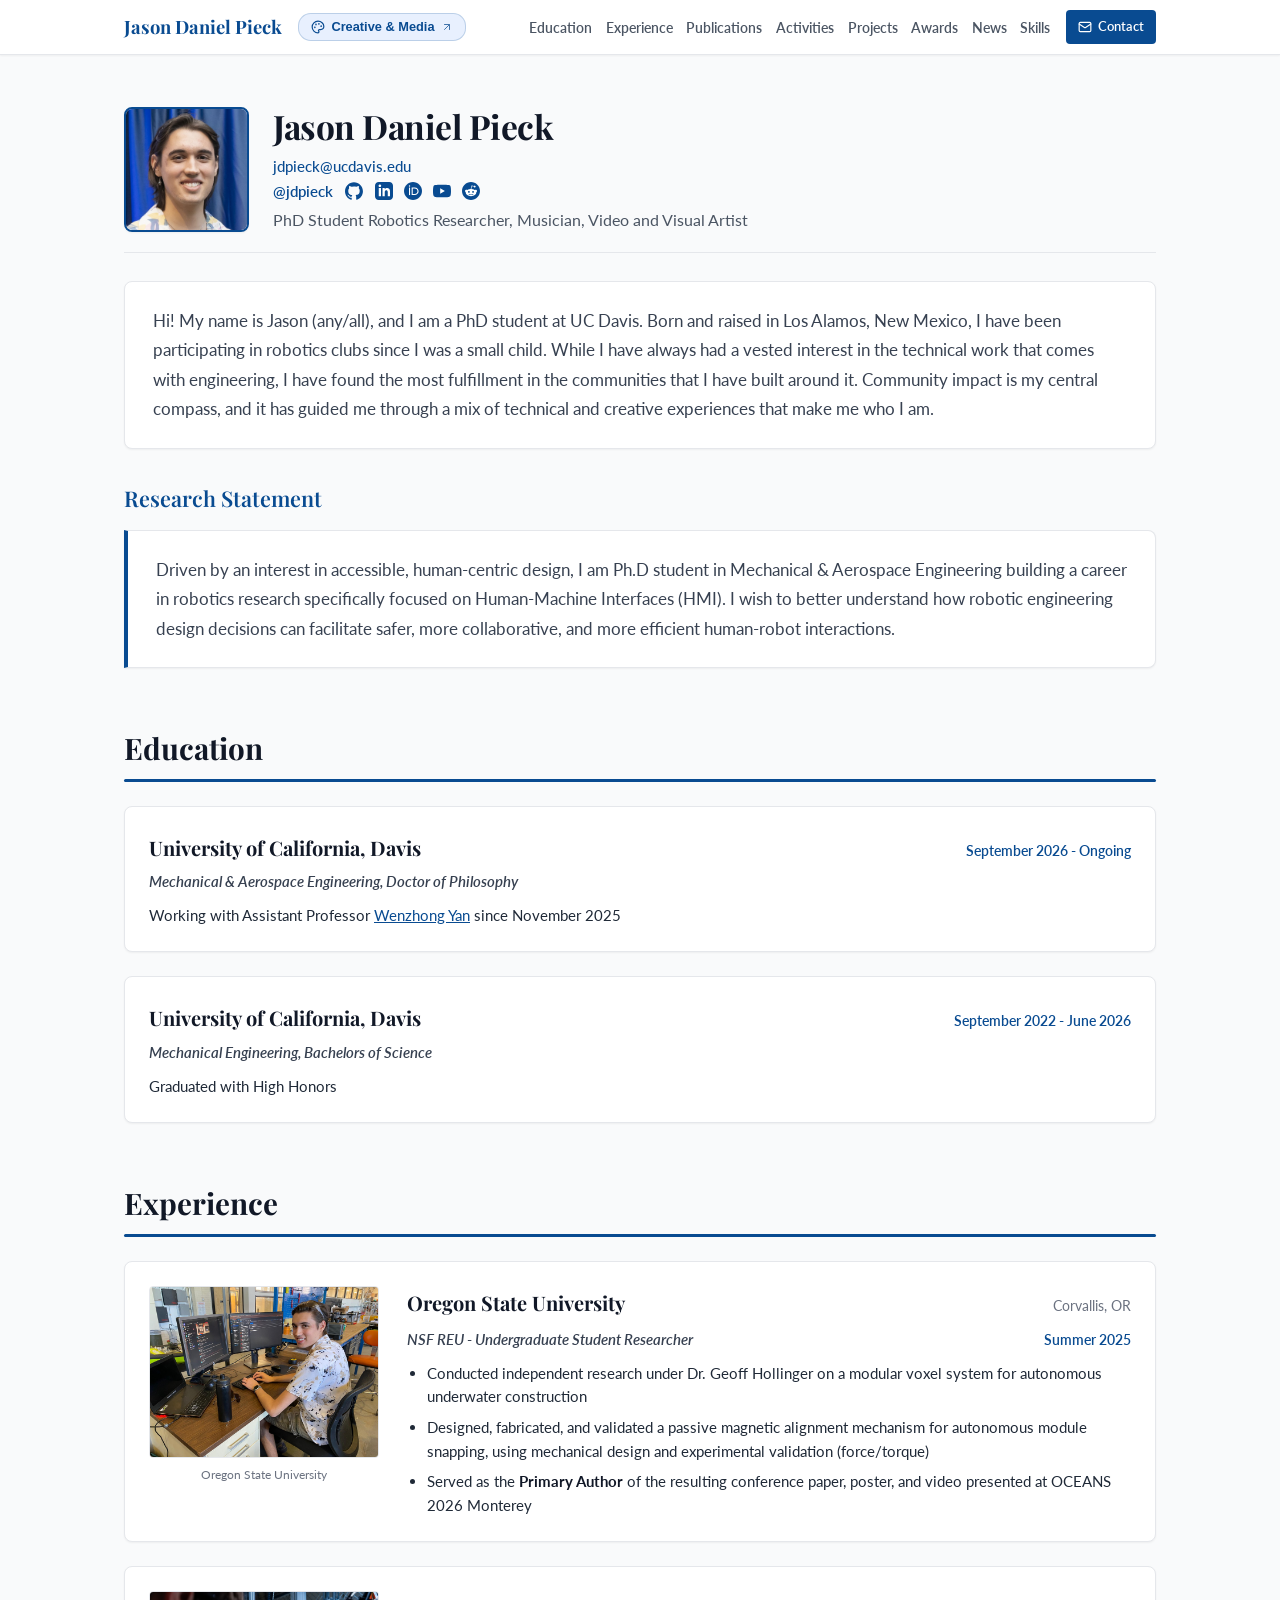
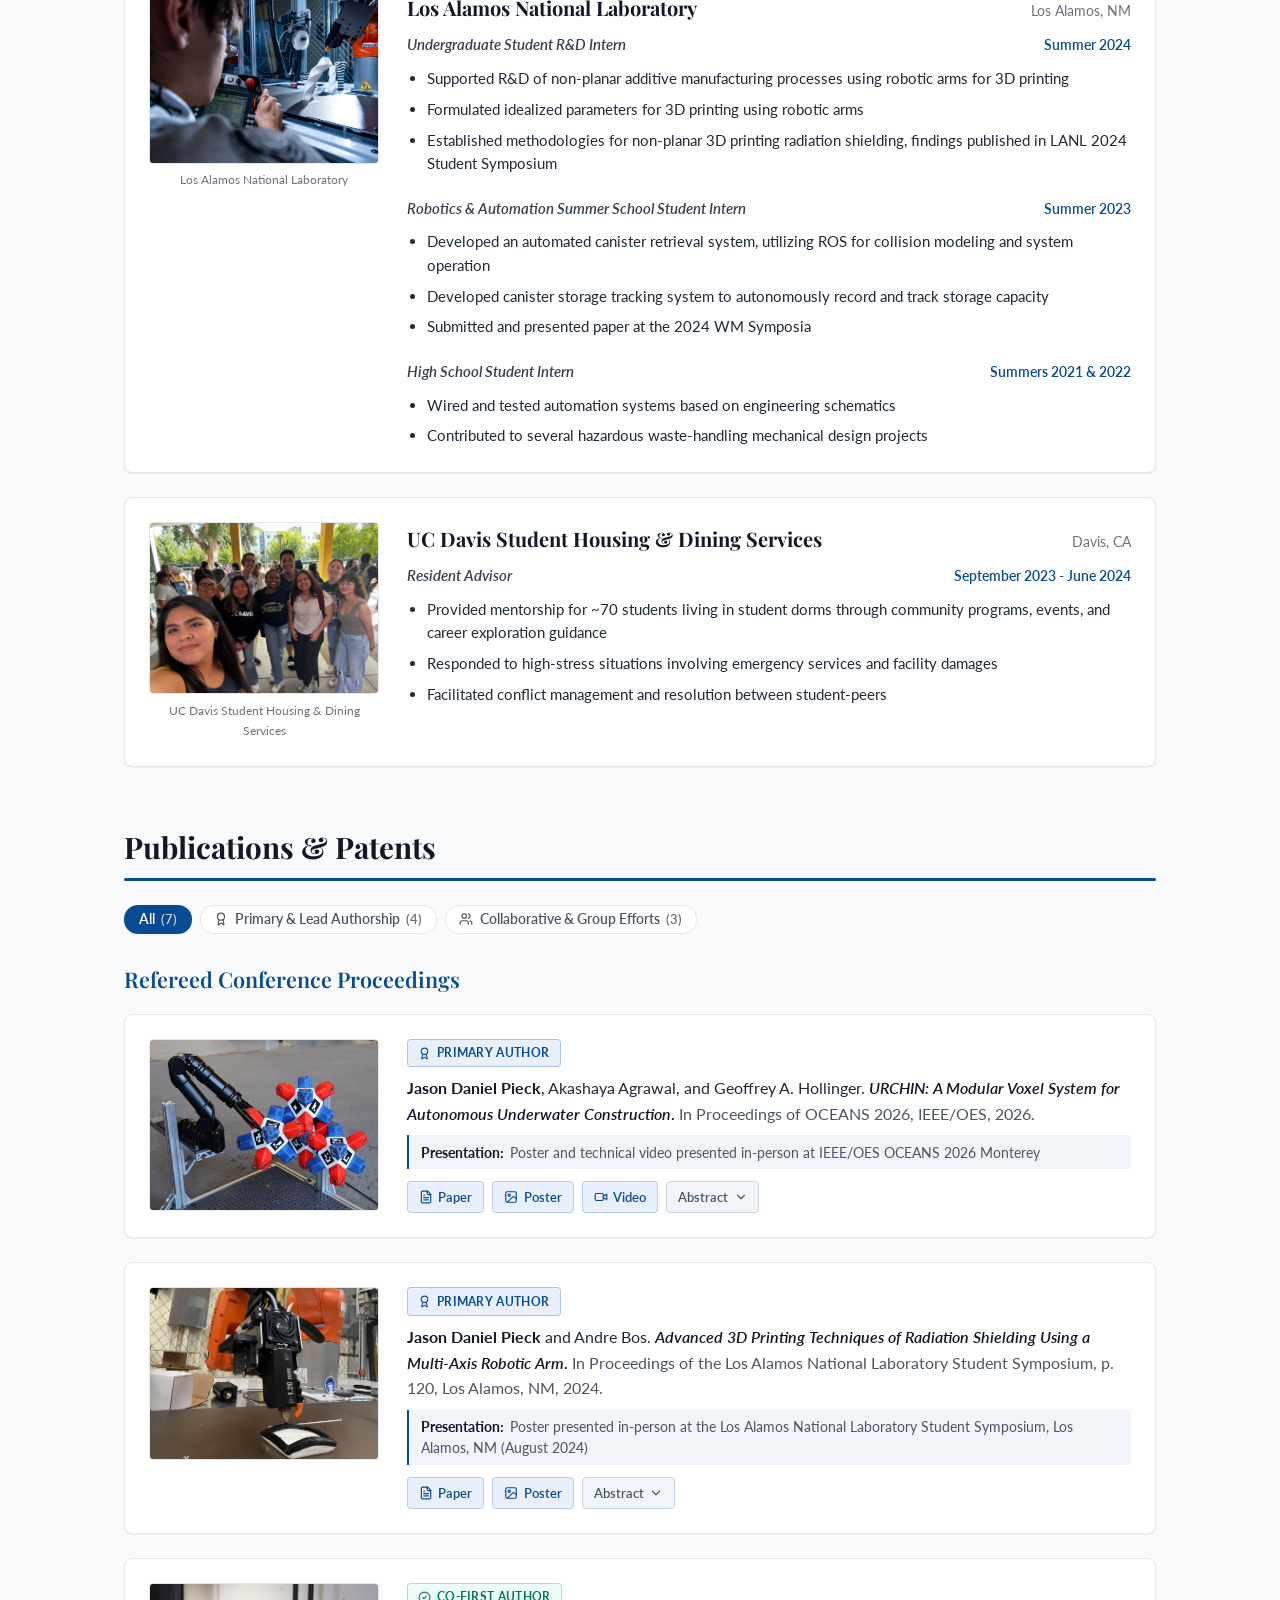
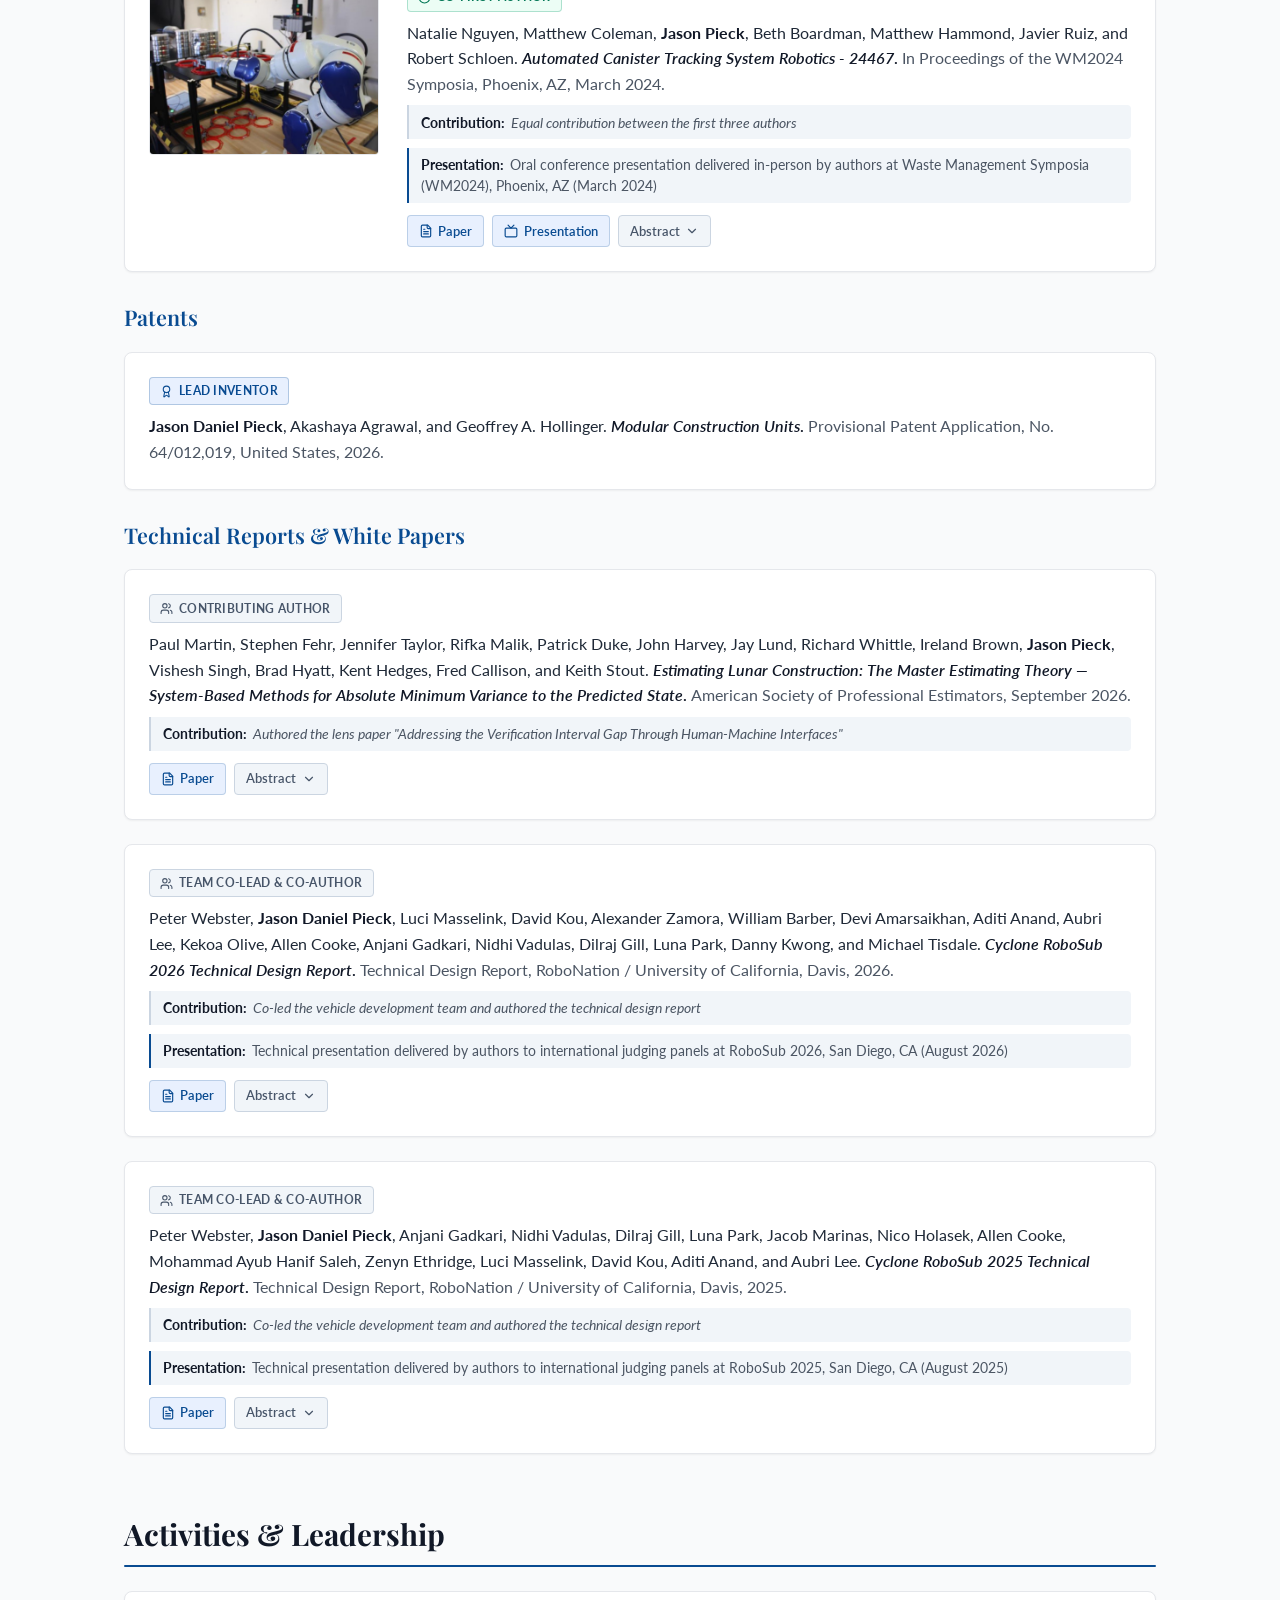
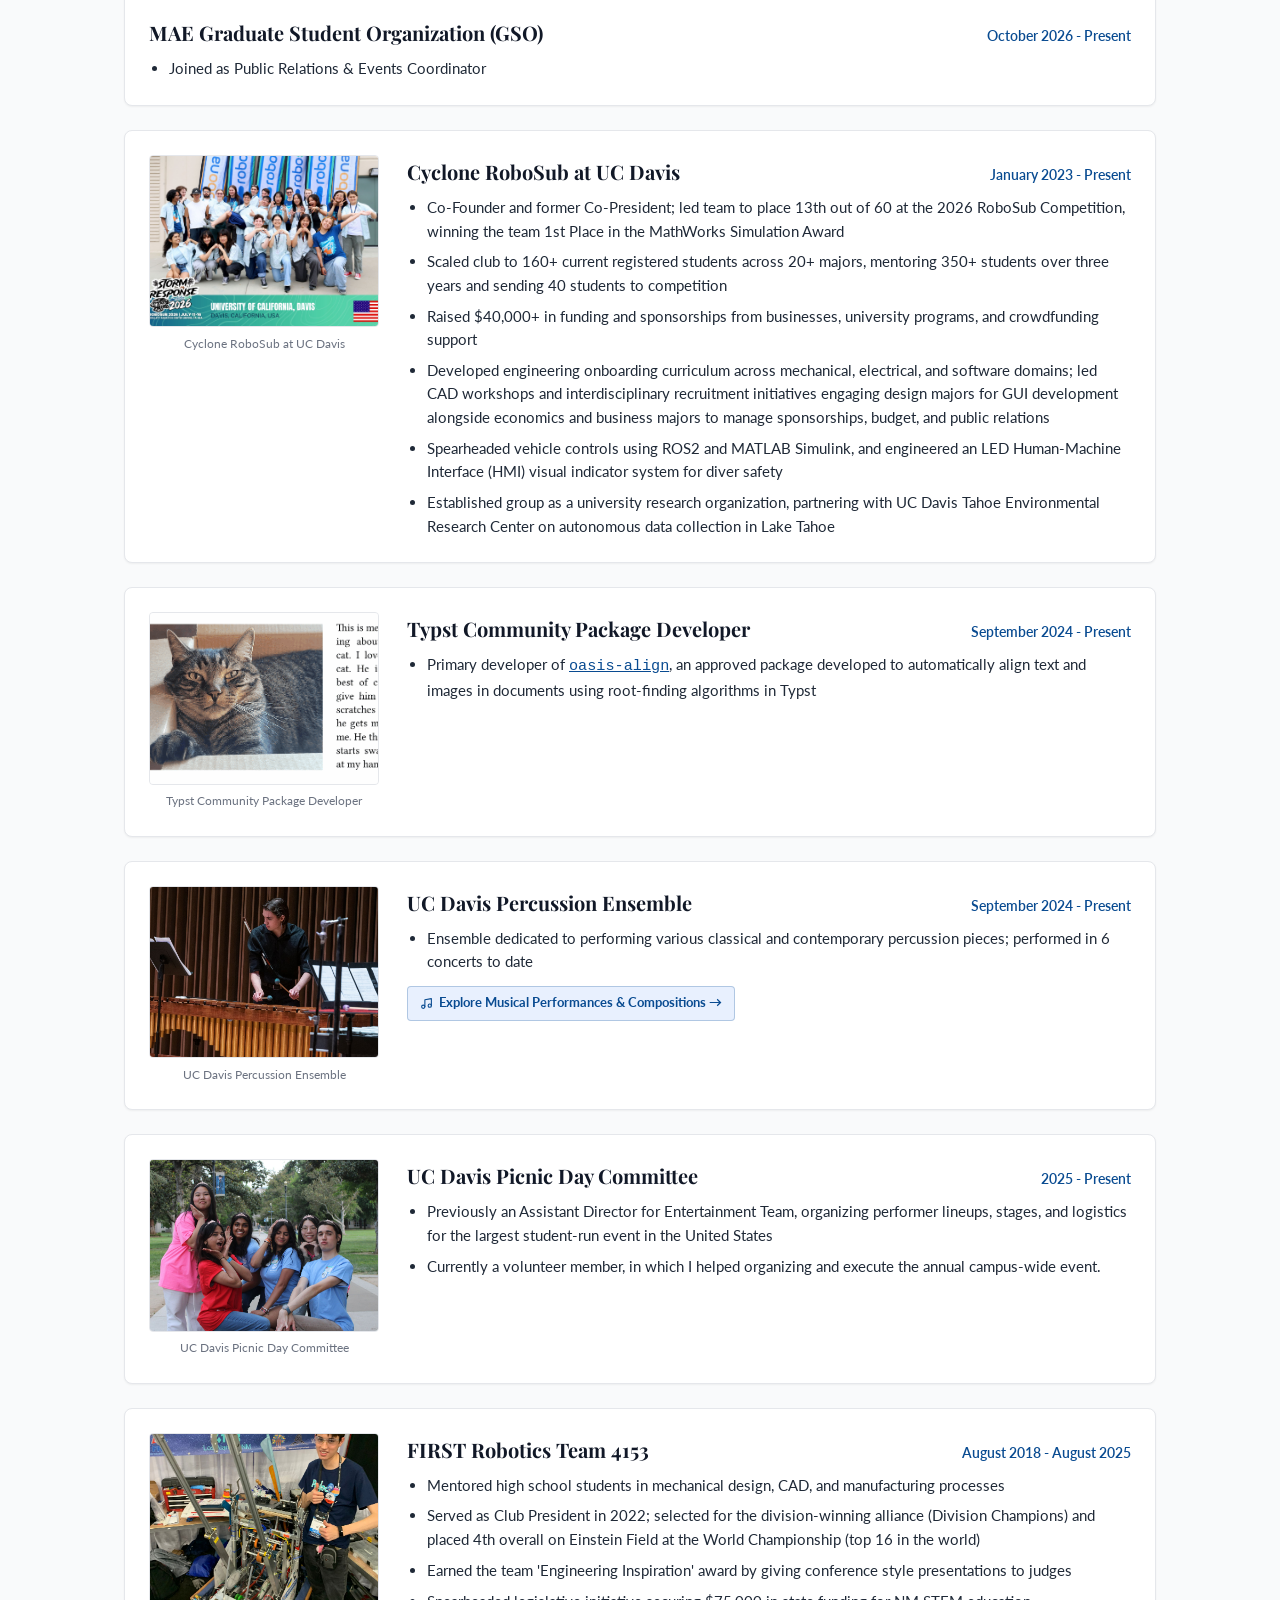
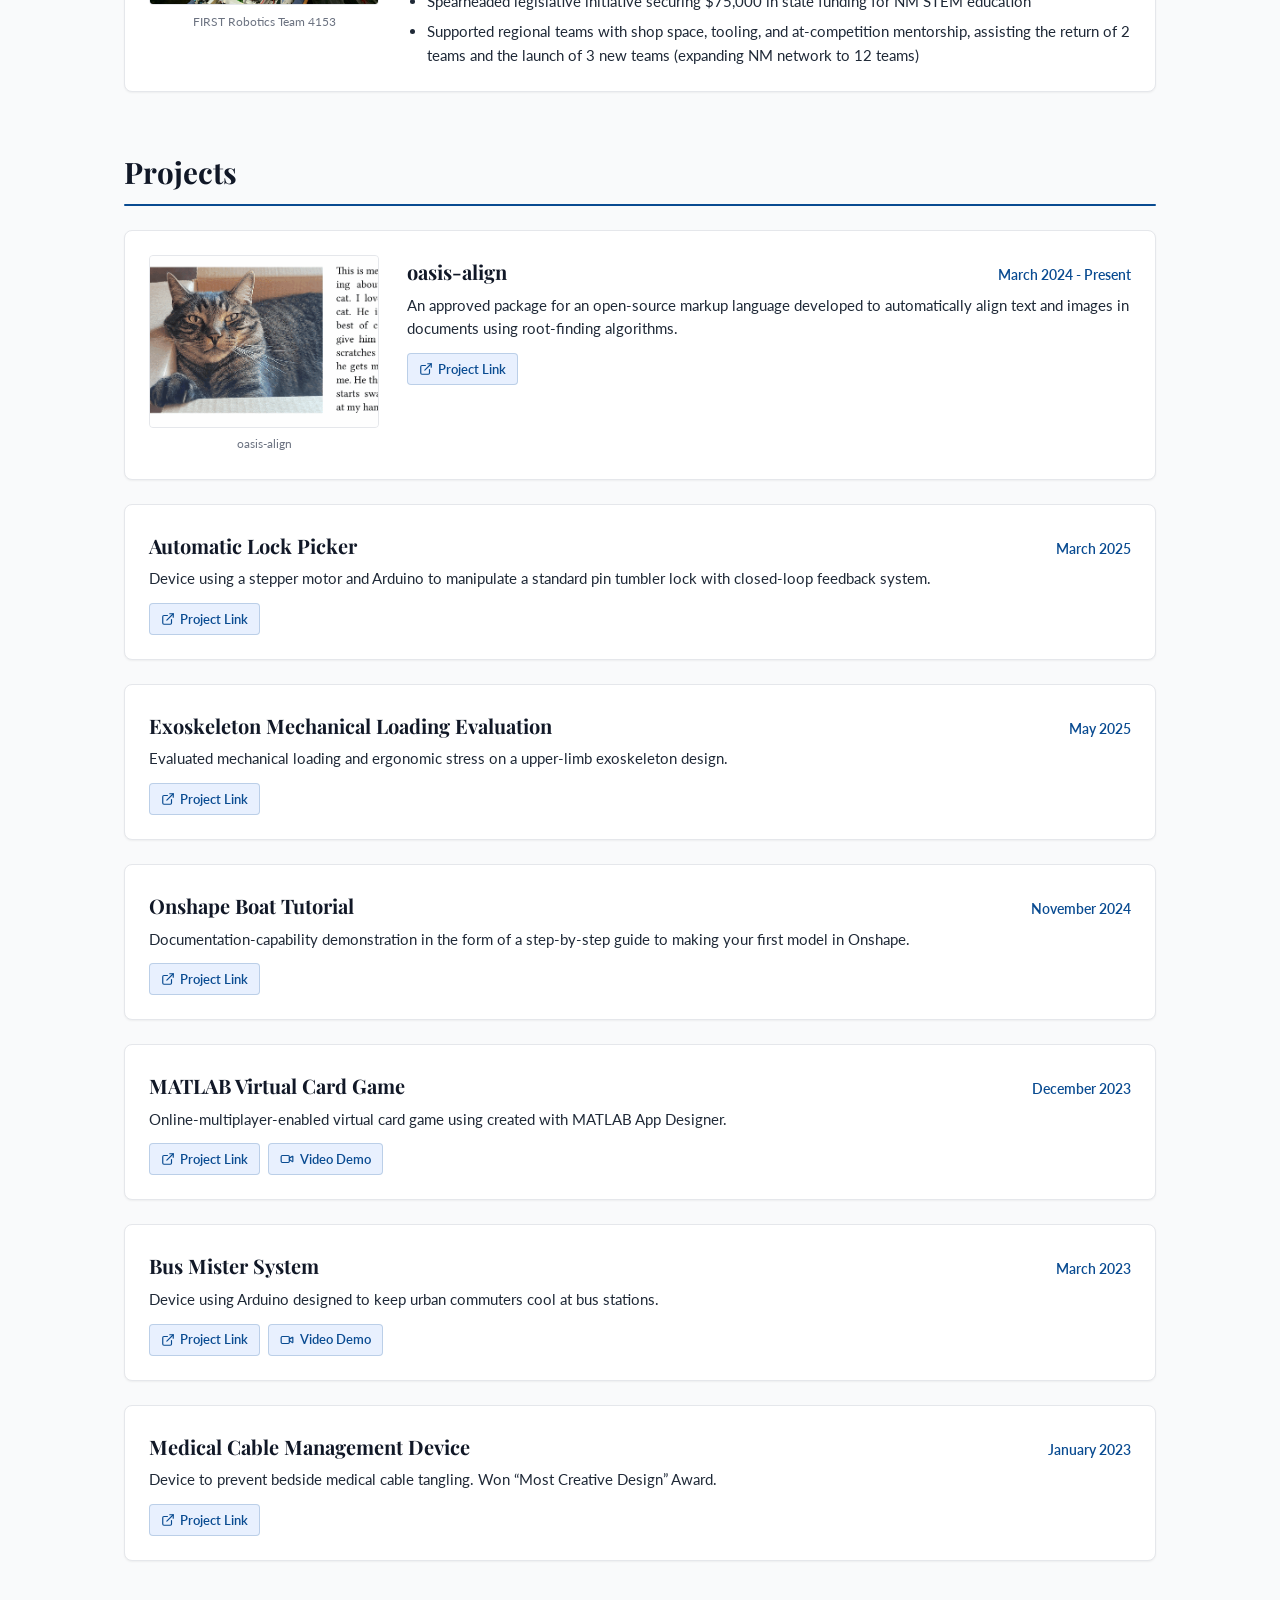
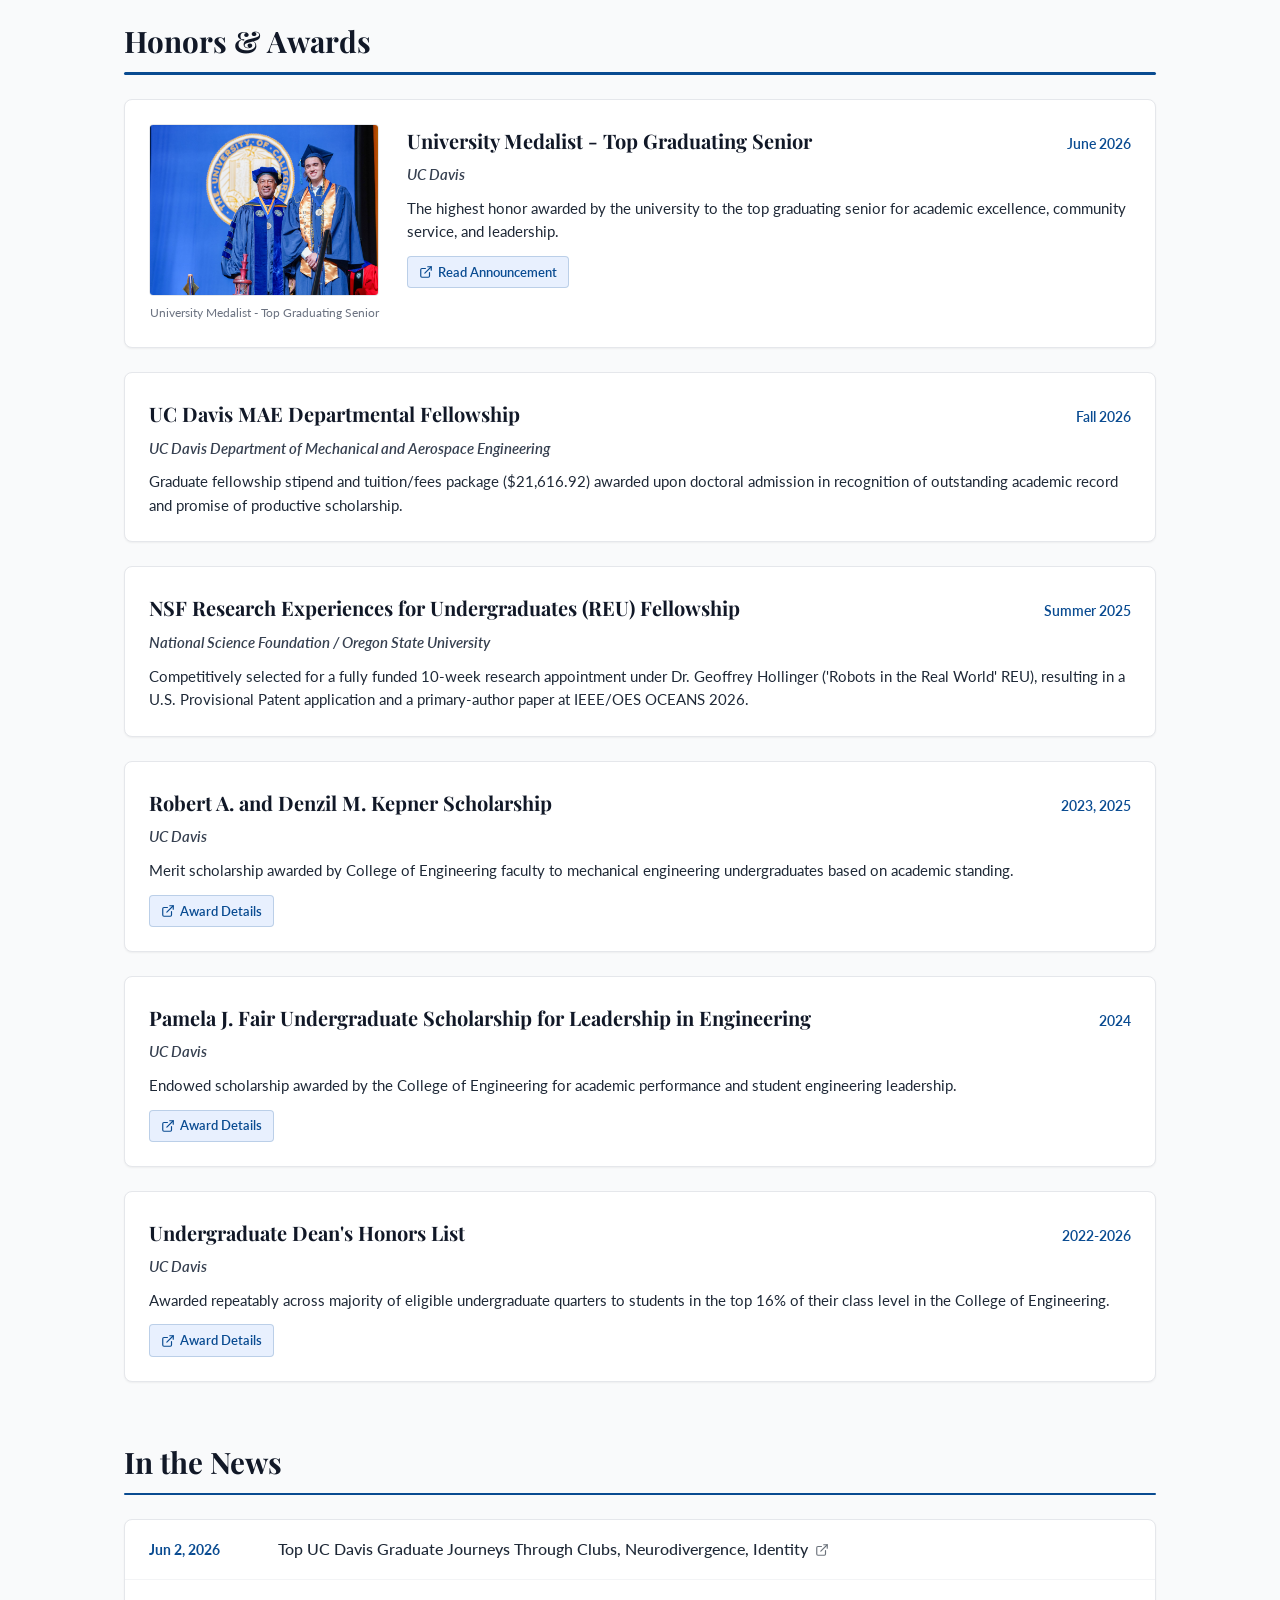
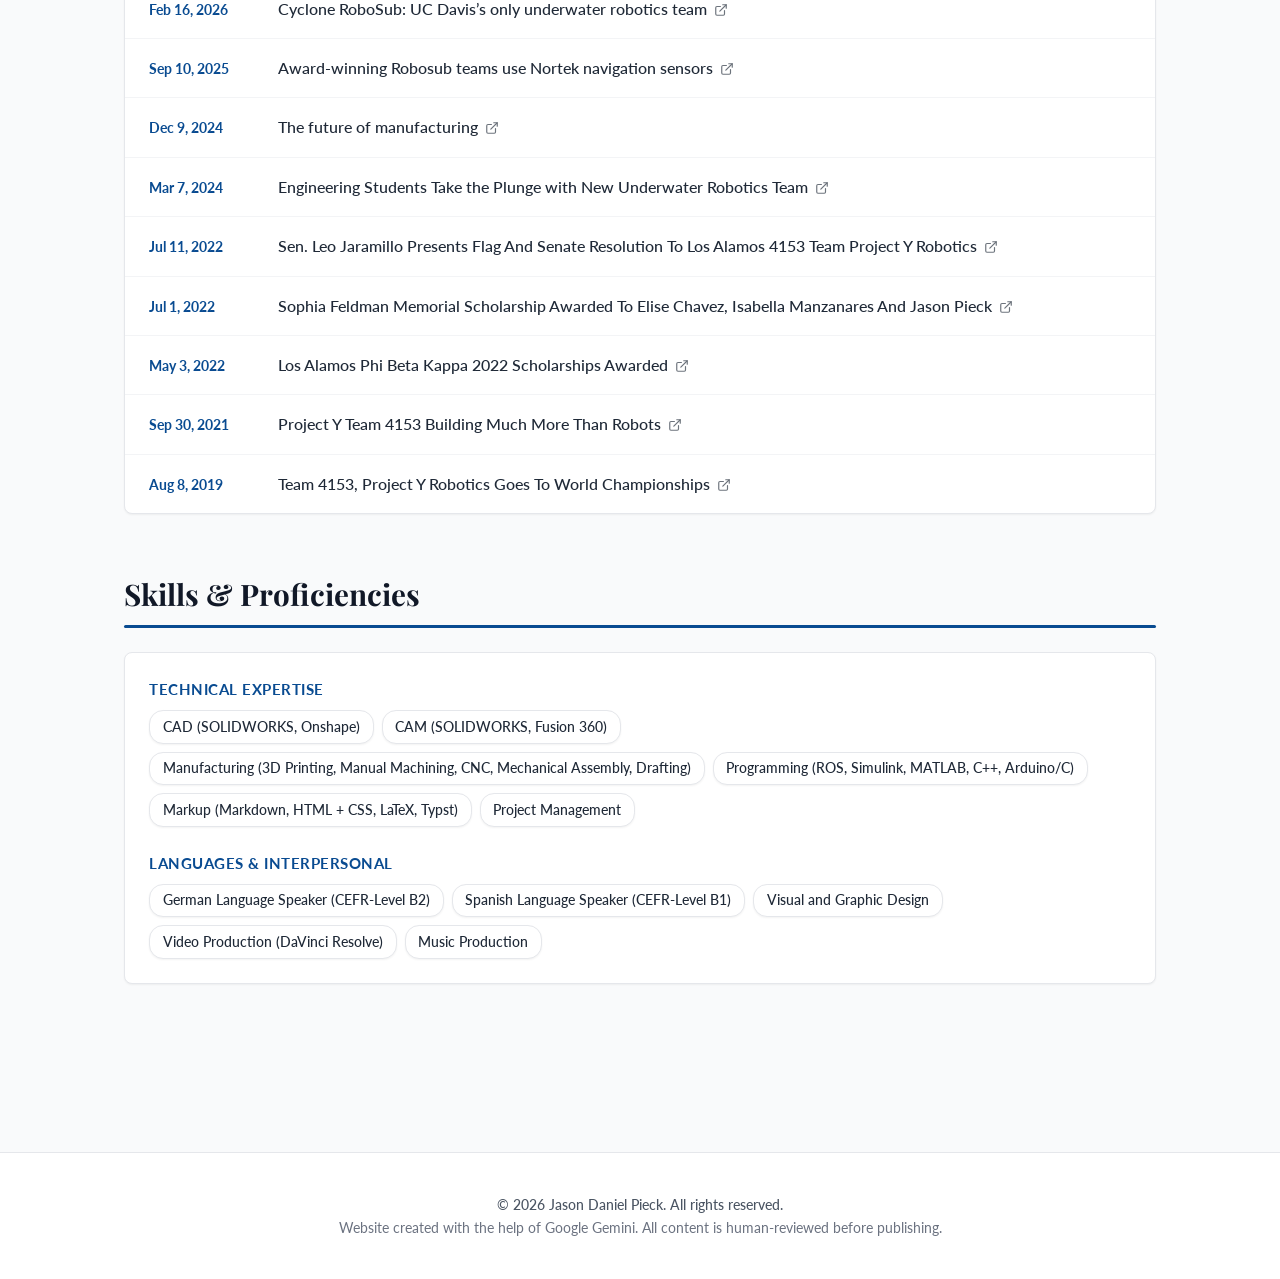
==== commit 358e207b: "Deploy website to GitHub Pages" ====
--- a/index.html
+++ b/index.html
@@ -9,8 +9,8 @@
     <link rel="preconnect" href="https://fonts.gstatic.com" crossorigin>
     <link href="https://fonts.googleapis.com/css2?family=Lato:ital,wght@0,300;0,400;0,700;1,300;1,400;1,700&family=Playfair+Display:ital,wght@0,600;0,700;1,600;1,700&display=swap" rel="stylesheet">
     <link rel="icon" type="image/svg+xml" href="./assets/github-65EcMEi2.svg" />
-    <script type="module" crossorigin src="./assets/index-Bfa6i_6N.js"></script>
-    <link rel="stylesheet" crossorigin href="./assets/index-BTt_chCK.css">
+    <script type="module" crossorigin src="./assets/index-BVOt8rq8.js"></script>
+    <link rel="stylesheet" crossorigin href="./assets/index-DNt0P2QN.css">
   </head>
   <body>
     <div id="app"></div>
--- a/assets/index-DNt0P2QN.css
+++ b/assets/index-DNt0P2QN.css
@@ -0,0 +1 @@
+.navbar[data-v-3484b4bb]{position:sticky;top:0;z-index:100;background:#fffffff2;-webkit-backdrop-filter:blur(10px);backdrop-filter:blur(10px);border-bottom:1px solid var(--border-color);box-shadow:var(--shadow-sm)}.navbar-container[data-v-3484b4bb]{max-width:var(--max-content-width);margin:0 auto;padding:.65rem var(--space-lg);display:flex;align-items:center;justify-content:space-between;gap:var(--space-md)}.brand-group[data-v-3484b4bb]{display:flex;align-items:center;gap:1rem}.nav-brand[data-v-3484b4bb]{font-family:var(--font-serif);font-weight:700;font-size:1.15rem;color:var(--primary-accent);white-space:nowrap;cursor:pointer}.mode-switch-btn[data-v-3484b4bb]{display:inline-flex;align-items:center;gap:.4rem;background:var(--primary-accent-light);color:var(--primary-accent);border:1px solid rgba(9,75,145,.2);font-size:.8rem;font-weight:700;padding:.32rem .75rem;border-radius:var(--radius-pill);cursor:pointer;white-space:nowrap;transition:all .15s ease}.mode-switch-btn[data-v-3484b4bb]:hover{background:var(--primary-accent);color:#fff;border-color:var(--primary-accent);transform:translateY(-1px);box-shadow:var(--shadow-sm)}.switch-arrow[data-v-3484b4bb]{opacity:.75;transition:transform .15s ease}.mode-switch-btn:hover .switch-arrow[data-v-3484b4bb]{opacity:1;transform:translate(1px,-1px)}.nav-links[data-v-3484b4bb]{display:flex;align-items:center;justify-content:flex-end;margin-left:auto;gap:.85rem;list-style:none;scrollbar-width:none;-ms-overflow-style:none}.nav-links[data-v-3484b4bb]::-webkit-scrollbar{display:none}.nav-link[data-v-3484b4bb]{font-size:.86rem;font-weight:600;color:var(--text-muted);white-space:nowrap;cursor:pointer;transition:color .15s ease}.nav-link[data-v-3484b4bb]:hover{color:var(--primary-accent);text-decoration:none}.nav-btn[data-v-3484b4bb]{display:inline-flex;align-items:center;gap:.35rem;background-color:var(--primary-accent);color:#fff!important;font-size:.82rem;font-weight:600;padding:.36rem .75rem;border-radius:var(--radius-sm);transition:background-color .2s ease,transform .1s ease;white-space:nowrap;text-decoration:none!important}.nav-btn[data-v-3484b4bb]:hover{background-color:var(--primary-accent-hover);transform:translateY(-1px)}.mobile-nav-controls[data-v-3484b4bb]{display:flex;align-items:center;gap:.5rem}.mobile-mode-badge[data-v-3484b4bb]{display:inline-flex;align-items:center;gap:.25rem;background:var(--primary-accent-light);color:var(--primary-accent);border:1px solid rgba(9,75,145,.25);padding:.3rem .6rem;border-radius:var(--radius-pill);font-size:.75rem;font-weight:700;cursor:pointer}.mobile-contact-pill[data-v-3484b4bb]{display:inline-flex;align-items:center;justify-content:center;background-color:var(--primary-accent-light);color:var(--primary-accent)!important;border:1px solid rgba(9,75,145,.25);padding:.35rem .5rem;border-radius:var(--radius-sm);text-decoration:none!important}.hamburger-btn[data-v-3484b4bb]{display:inline-flex;align-items:center;justify-content:center;background:none;border:1px solid var(--border-color);border-radius:var(--radius-sm);color:var(--text-main);padding:.3rem;cursor:pointer;transition:background-color .15s ease,color .15s ease}.hamburger-btn[data-v-3484b4bb]:hover{background-color:#f1f5f9;color:var(--primary-accent)}.mobile-dropdown[data-v-3484b4bb]{position:absolute;top:100%;left:0;right:0;background:#fff;border-bottom:2px solid var(--primary-accent);box-shadow:var(--shadow-lg);max-height:calc(100vh - 4rem);overflow-y:auto}.mobile-mode-switcher-row[data-v-3484b4bb]{display:grid;grid-template-columns:1fr 1fr;gap:.5rem;padding:.75rem 1rem;background:#f8fafc;border-bottom:1px solid var(--border-color)}.mobile-mode-tab[data-v-3484b4bb]{display:flex;align-items:center;justify-content:center;gap:.4rem;padding:.5rem;border:1px solid var(--border-color);background:#fff;border-radius:var(--radius-sm);font-size:.8rem;font-weight:700;color:var(--text-muted);cursor:pointer}.mobile-mode-tab.active[data-v-3484b4bb]{background:var(--primary-accent);color:#fff;border-color:var(--primary-accent)}.mobile-menu-list[data-v-3484b4bb]{list-style:none;padding:.5rem 0;margin:0}.mobile-menu-link[data-v-3484b4bb]{display:block;padding:.75rem 1.5rem;font-size:.95rem;font-weight:600;color:var(--text-main);border-bottom:1px solid #f3f4f6;text-decoration:none!important;transition:background-color .15s ease,padding-left .15s ease;cursor:pointer}.mobile-menu-link[data-v-3484b4bb]:hover,.mobile-menu-link[data-v-3484b4bb]:active{background-color:var(--primary-accent-light);color:var(--primary-accent);padding-left:1.75rem}.mobile-menu-divider[data-v-3484b4bb]{height:1px;background-color:var(--border-color);margin:.4rem 0}.mobile-menu-contact-link[data-v-3484b4bb]{display:flex;align-items:center;gap:.6rem;padding:.85rem 1.5rem;font-size:.95rem;font-weight:700;color:#fff!important;background-color:var(--primary-accent);text-decoration:none!important;margin:.5rem 1rem .75rem;border-radius:var(--radius-sm);justify-content:center}.dropdown-enter-active[data-v-3484b4bb],.dropdown-leave-active[data-v-3484b4bb]{transition:opacity .2s ease,transform .2s ease;transform-origin:top}.dropdown-enter-from[data-v-3484b4bb],.dropdown-leave-to[data-v-3484b4bb]{opacity:0;transform:translateY(-8px)}@media(min-width:980px){.mobile-only[data-v-3484b4bb]{display:none!important}}@media(max-width:979px){.desktop-only[data-v-3484b4bb]{display:none!important}.navbar-container[data-v-3484b4bb]{padding:.6rem 1rem}.nav-brand[data-v-3484b4bb]{font-size:1.05rem}}.hero-banner[data-v-af15000c]{display:flex;align-items:center;gap:var(--space-lg);padding:1.25rem 0;border-bottom:1px solid var(--border-color)}.hero-avatar-box[data-v-af15000c]{width:125px;height:125px;border-radius:var(--radius-md);border:2px solid var(--primary-accent);overflow:hidden;box-shadow:var(--shadow-sm);cursor:zoom-in;flex-shrink:0}.hero-avatar-box img[data-v-af15000c]{width:100%;height:100%;object-fit:cover}.hero-text-stack[data-v-af15000c]{display:flex;flex-direction:column;gap:var(--space-xs);min-width:0}.hero-name[data-v-af15000c]{font-family:var(--font-serif);font-size:2.1rem;font-weight:700;color:var(--text-heading);letter-spacing:-.5px;line-height:1.1;margin:0 0 var(--space-sm) 0;padding:0}.hero-email-row[data-v-af15000c]{font-size:.95rem;line-height:1.3}.hero-email[data-v-af15000c]{color:var(--primary-accent);font-weight:500}.hero-email[data-v-af15000c]:hover{color:var(--primary-accent-hover);text-decoration:underline}.hero-social-row[data-v-af15000c]{display:flex;align-items:center;gap:.65rem;font-size:.92rem;line-height:1.3}.hero-username[data-v-af15000c]{font-weight:600;color:var(--primary-accent)}.hero-social-icons[data-v-af15000c]{display:inline-flex;align-items:center;gap:.45rem}.social-icon-link[data-v-af15000c]{display:inline-flex;align-items:center;justify-content:center;width:22px;height:22px;border-radius:var(--radius-sm);color:var(--primary-accent);transition:color .2s ease,transform .15s ease}.social-icon-link[data-v-af15000c]:hover{transform:translateY(-1px)}.social-icon-link.social-github[data-v-af15000c]:hover{color:#24292f}.social-icon-link.social-linkedin[data-v-af15000c]:hover{color:#0a66c2}.social-icon-link.social-orcid[data-v-af15000c]:hover{color:#a6ce39}.social-icon-link.social-youtube[data-v-af15000c]:hover{color:red}.social-icon-link.social-reddit[data-v-af15000c]:hover{color:#ff4500}.social-svg[data-v-af15000c]{width:18px;height:18px;display:block;flex-shrink:0;transition:fill .2s ease}.hero-title[data-v-af15000c]{font-size:1rem;font-weight:400;color:var(--text-muted);line-height:1.4;margin-top:.15rem}@media(max-width:768px){.hero-banner[data-v-af15000c]{flex-direction:column;align-items:flex-start;gap:1.15rem;padding:1.25rem 0}.hero-avatar-box[data-v-af15000c]{width:105px;height:105px}.hero-name[data-v-af15000c]{font-size:1.75rem;line-height:1.15;margin-bottom:.35rem}.hero-email-row[data-v-af15000c]{font-size:.9rem}.hero-social-row[data-v-af15000c]{font-size:.88rem;gap:.5rem}.hero-title[data-v-af15000c]{font-size:.92rem;line-height:1.4}}.lightbox-backdrop[data-v-95184996]{position:fixed;top:0;right:0;bottom:0;left:0;background:#0f172ae0;-webkit-backdrop-filter:blur(5px);backdrop-filter:blur(5px);z-index:9999;display:flex;align-items:center;justify-content:center;padding:1.5rem}.lightbox-content[data-v-95184996]{position:relative;max-width:90vw;max-height:90vh;display:flex;flex-direction:column;align-items:center}.lightbox-img[data-v-95184996]{max-width:100%;max-height:80vh;object-fit:contain;border-radius:var(--radius-md);box-shadow:var(--shadow-lg)}.lightbox-caption[data-v-95184996]{color:#fff;margin-top:1rem;font-size:.95rem;text-align:center;font-weight:500}.lightbox-close[data-v-95184996]{position:absolute;top:-2.5rem;right:0;background:none;border:none;color:#fff;font-size:1.75rem;cursor:pointer;padding:.25rem;display:flex;align-items:center;justify-content:center;transition:opacity .15s ease}.lightbox-close[data-v-95184996]:hover{opacity:.8}.intro-section[data-v-196295e3]{margin-top:1.75rem;scroll-margin-top:5rem}.intro-card[data-v-196295e3]{background:var(--bg-card);border:1px solid var(--border-color);border-radius:var(--radius-md);padding:1.5rem 1.75rem;box-shadow:var(--shadow-sm);transition:box-shadow .2s ease,border-color .2s ease}.intro-card[data-v-196295e3]:hover{border-color:var(--border-hover);box-shadow:var(--shadow-md)}.research-subsection[data-v-196295e3]{margin-top:2rem;scroll-margin-top:5rem}.research-subsection[data-v-196295e3]:first-child{margin-top:0}.research-subsection .subsection-title[data-v-196295e3]{margin-top:0;margin-bottom:.85rem}.research-quote-card[data-v-196295e3]{background:var(--bg-card);border:1px solid var(--border-color);border-left:4px solid var(--primary-accent);border-radius:0 var(--radius-md) var(--radius-md) 0;padding:1.5rem 1.75rem;box-shadow:var(--shadow-sm);transition:box-shadow .2s ease,border-color .2s ease}.research-quote-card[data-v-196295e3]:hover{border-color:var(--border-hover);border-left-color:var(--primary-accent);box-shadow:var(--shadow-md)}.intro-markdown[data-v-196295e3]{font-size:1.05rem;line-height:1.75;color:#374151}.intro-markdown[data-v-196295e3] p{margin-bottom:1.1rem}.intro-markdown[data-v-196295e3] p:last-child{margin-bottom:0}.intro-markdown[data-v-196295e3] strong{color:var(--text-heading);font-weight:600}.intro-markdown[data-v-196295e3] a{color:var(--primary-accent);text-decoration:underline;transition:color .15s ease}.intro-markdown[data-v-196295e3] a:hover{color:var(--primary-accent-hover)}@media(max-width:768px){.intro-section[data-v-196295e3]{margin-top:1.25rem;scroll-margin-top:4.5rem}.intro-card[data-v-196295e3],.research-quote-card[data-v-196295e3]{padding:1.15rem 1.2rem}.intro-markdown[data-v-196295e3]{font-size:.95rem;line-height:1.65}.intro-markdown[data-v-196295e3] p{margin-bottom:.85rem}.research-subsection[data-v-196295e3]{margin-top:1.5rem;scroll-margin-top:4.5rem}}.entry-photo-col[data-v-dbed9f9e]{width:100%}.entry-thumbnail-wrapper[data-v-dbed9f9e]{position:relative;overflow:hidden;border-radius:var(--radius-sm);border:1px solid var(--border-color);background-color:var(--bg-subtle);cursor:zoom-in;transition:transform .2s ease,box-shadow .2s ease,border-color .2s ease;aspect-ratio:4 / 3}.entry-thumbnail-wrapper[data-v-dbed9f9e]:hover{transform:translateY(-2px);border-color:var(--primary-accent);box-shadow:var(--shadow-md)}.entry-thumbnail-wrapper img[data-v-dbed9f9e]{width:100%;height:100%;object-fit:cover;display:block}.thumbnail-overlay[data-v-dbed9f9e]{position:absolute;top:0;right:0;bottom:0;left:0;background:#094b9173;display:flex;align-items:center;justify-content:center;opacity:0;transition:opacity .2s ease;color:#fff}.entry-thumbnail-wrapper:hover .thumbnail-overlay[data-v-dbed9f9e]{opacity:1}.photo-caption[data-v-dbed9f9e]{font-size:.78rem;color:var(--text-light);margin-top:.4rem;text-align:center}@media(max-width:768px){.entry-photo-col[data-v-dbed9f9e]{max-width:100%;margin-bottom:.15rem}.entry-thumbnail-wrapper[data-v-dbed9f9e]{max-width:250px;aspect-ratio:16 / 10}}.pub-badge-row[data-v-0fc1113d]{margin-bottom:.5rem}.authorship-badge[data-v-0fc1113d]{display:inline-flex;align-items:center;gap:.35rem;font-size:.75rem;font-weight:700;letter-spacing:.025em;padding:.22rem .65rem;border-radius:var(--radius-sm);text-transform:uppercase}.badge-icon[data-v-0fc1113d]{flex-shrink:0}.badge-primary[data-v-0fc1113d]{background-color:#e8f0fe;color:#094b91;border:1px solid rgba(9,75,145,.25)}.badge-equal[data-v-0fc1113d]{background-color:#ecfdf5;color:#047857;border:1px solid rgba(5,150,105,.28)}.badge-group[data-v-0fc1113d]{background-color:#f1f5f9;color:#475569;border:1px solid #cbd5e1}.entry-citation[data-v-0fc1113d]{font-size:1rem;line-height:1.6;color:var(--text-main)}.pub-authors[data-v-0fc1113d] strong{color:var(--text-heading);font-weight:700}.pub-title[data-v-0fc1113d]{font-weight:600;color:var(--text-heading)}.pub-venue[data-v-0fc1113d]{color:var(--text-muted)}.pub-contribution-note[data-v-0fc1113d]{margin-top:.55rem;padding:.4rem .75rem;background-color:var(--bg-subtle);border-left:2.5px solid var(--border-hover);border-radius:0 var(--radius-sm) var(--radius-sm) 0;font-size:.88rem;line-height:1.5}.contribution-label[data-v-0fc1113d]{font-weight:700;color:var(--text-heading);margin-right:.35rem}.contribution-text[data-v-0fc1113d]{font-style:italic;color:var(--text-muted)}.pub-presentation-note[data-v-0fc1113d]{margin-top:.55rem;padding:.4rem .75rem;background-color:var(--bg-subtle);border-left:2.5px solid var(--primary-accent);border-radius:0 var(--radius-sm) var(--radius-sm) 0;font-size:.88rem;line-height:1.5}.presentation-label[data-v-0fc1113d]{font-weight:700;color:var(--text-heading);margin-right:.35rem}.presentation-text[data-v-0fc1113d]{color:var(--text-muted)}.pub-abstract-box[data-v-0fc1113d]{margin-top:.85rem;padding:1rem;background-color:var(--bg-subtle);border-left:3px solid var(--primary-accent);border-radius:0 var(--radius-sm) var(--radius-sm) 0;font-size:.92rem;line-height:1.6;color:var(--text-main)}.pub-filter-bar[data-v-0fc1113d]{display:flex;flex-wrap:wrap;gap:.5rem;margin-bottom:1.25rem}.pub-filter-btn[data-v-0fc1113d]{display:inline-flex;align-items:center;gap:.4rem;padding:.35rem .85rem;font-size:.85rem;font-weight:600;font-family:inherit;color:var(--text-muted);background-color:var(--bg-card);border:1px solid var(--border-color);border-radius:var(--radius-pill);cursor:pointer;transition:all .15s ease}.pub-filter-btn[data-v-0fc1113d]:hover{color:var(--primary-accent);border-color:var(--border-hover);background-color:var(--bg-subtle)}.pub-filter-btn.active[data-v-0fc1113d]{color:#fff;background-color:var(--primary-accent);border-color:var(--primary-accent);box-shadow:var(--shadow-sm)}.pub-filter-btn.active .filter-count[data-v-0fc1113d]{color:#ffffffe6}.filter-icon[data-v-0fc1113d]{flex-shrink:0}.filter-count[data-v-0fc1113d]{font-size:.8rem;opacity:.85}@media(max-width:768px){.pub-filter-bar[data-v-0fc1113d]{gap:.4rem}.pub-filter-btn[data-v-0fc1113d]{font-size:.78rem;padding:.3rem .65rem}}.crosslink-row[data-v-7c01001b]{margin-top:.75rem}.creative-crosslink-btn[data-v-7c01001b]{display:inline-flex;align-items:center;gap:.4rem;background:var(--primary-accent-light);color:var(--primary-accent)!important;border:1px solid rgba(9,75,145,.25);font-size:.82rem;font-weight:700;padding:.35rem .75rem;border-radius:var(--radius-sm);text-decoration:none!important;transition:all .15s ease}.creative-crosslink-btn[data-v-7c01001b]:hover{background:var(--primary-accent);color:#fff!important;transform:translateY(-1px)}.news-card[data-v-9dbebab2]{padding:0;overflow:hidden}.news-list[data-v-9dbebab2]{list-style:none;margin:0;padding:0}.news-item[data-v-9dbebab2]{display:flex;align-items:baseline;gap:var(--space-lg);padding:1rem 1.5rem;border-bottom:1px solid var(--border-subtle);transition:background-color .15s ease}.news-item[data-v-9dbebab2]:last-child{border-bottom:none}.news-item[data-v-9dbebab2]:hover{background-color:var(--bg-subtle)}.news-date[data-v-9dbebab2]{font-size:.88rem;font-weight:700;color:var(--primary-accent);white-space:nowrap;min-width:105px}.news-main[data-v-9dbebab2]{flex:1;min-width:0}.news-link[data-v-9dbebab2]{display:inline-flex;align-items:baseline;gap:.45rem;color:var(--text-main);text-decoration:none;font-weight:500;line-height:1.5;transition:color .15s ease}.news-link[data-v-9dbebab2]:hover{color:var(--primary-accent);text-decoration:underline}.news-title[data-v-9dbebab2]{font-size:.98rem}.news-icon[data-v-9dbebab2]{flex-shrink:0;opacity:.65;transition:transform .15s ease,opacity .15s ease;position:relative;top:2px}.news-link:hover .news-icon[data-v-9dbebab2]{opacity:1;transform:translate(2px,-2px)}@media(max-width:768px){.news-item[data-v-9dbebab2]{flex-direction:column;align-items:flex-start;gap:.25rem;padding:.85rem 1.15rem}.news-date[data-v-9dbebab2]{font-size:.82rem;min-width:unset}.news-title[data-v-9dbebab2]{font-size:.92rem}}.skills-group[data-v-8c55c5fc]{margin-bottom:var(--space-lg)}.skills-group-title[data-v-8c55c5fc]{font-size:.95rem;font-weight:700;color:var(--primary-accent);margin-bottom:var(--space-sm);text-transform:uppercase;letter-spacing:.5px}.skills-tags[data-v-8c55c5fc]{display:flex;flex-wrap:wrap;gap:var(--space-sm)}.skill-tag[data-v-8c55c5fc]{background-color:var(--bg-card);border:1px solid var(--border-color);color:var(--text-main);font-size:.88rem;font-weight:500;line-height:1.45;padding:.35rem .8rem;border-radius:var(--radius-pill);box-shadow:var(--shadow-sm)}@media(max-width:768px){.skills-group[data-v-8c55c5fc]{margin-bottom:1.25rem}.skill-tag[data-v-8c55c5fc]{font-size:.82rem;padding:.25rem .65rem}}.site-footer[data-v-e2478def]{margin-top:5rem;border-top:1px solid var(--border-color);background-color:#fff;padding:2.5rem 1.5rem}.footer-container[data-v-e2478def]{max-width:1080px;margin:0 auto;text-align:center;color:var(--text-light);font-size:.88rem;display:flex;flex-direction:column}.footer-copy[data-v-e2478def]{font-weight:500;color:var(--text-muted)}.footer-note code[data-v-e2478def]{background-color:#f1f5f9;padding:.15rem .4rem;border-radius:var(--radius-sm);font-size:.82rem;color:var(--primary-accent)}.performance-card[data-v-8763ed7f]{background:var(--bg-card);border:1px solid var(--border-color);border-radius:var(--radius-md);overflow:hidden;display:flex;flex-direction:column;box-shadow:var(--shadow-sm);transition:transform .2s ease,box-shadow .2s ease,border-color .2s ease}.performance-card[data-v-8763ed7f]:hover{transform:translateY(-2px);box-shadow:var(--shadow-md);border-color:var(--primary-accent)}.thumbnail-wrapper[data-v-8763ed7f]{position:relative;width:100%;aspect-ratio:16 / 9;background-color:#0f172a;cursor:pointer;overflow:hidden}.performance-thumb[data-v-8763ed7f]{width:100%;height:100%;object-fit:cover;transition:transform .3s ease}.thumbnail-wrapper:hover .performance-thumb[data-v-8763ed7f]{transform:scale(1.04)}.play-overlay[data-v-8763ed7f]{position:absolute;top:0;right:0;bottom:0;left:0;display:flex;align-items:center;justify-content:center;background:#0000004d;opacity:.9;transition:background .2s ease,opacity .2s ease}.thumbnail-wrapper:hover .play-overlay[data-v-8763ed7f]{background:#00000073;opacity:1}.play-btn[data-v-8763ed7f]{width:52px;height:52px;border-radius:50%;background:#ffffffeb;color:#dc2626;display:flex;align-items:center;justify-content:center;box-shadow:0 4px 12px #0000004d;transition:transform .2s ease,background .2s ease;padding-left:3px}.thumbnail-wrapper:hover .play-btn[data-v-8763ed7f]{transform:scale(1.12);background:#fff}.duration-badge[data-v-8763ed7f]{position:absolute;bottom:8px;right:8px;background:#000000bf;color:#fff;font-size:.72rem;font-weight:600;padding:2px 6px;border-radius:3px;display:flex;align-items:center;gap:4px}.card-content[data-v-8763ed7f]{padding:1.15rem;display:flex;flex-direction:column;flex-grow:1;gap:.6rem}.header-row[data-v-8763ed7f]{display:flex;justify-content:space-between;align-items:flex-start;gap:.5rem}.piece-title[data-v-8763ed7f]{font-family:var(--font-serif);font-size:1.15rem;font-weight:700;color:var(--text-heading);line-height:1.3;margin:0}.date-badge[data-v-8763ed7f]{font-size:.78rem;font-weight:600;color:var(--text-light);white-space:nowrap}.composer-row[data-v-8763ed7f]{font-size:.88rem;color:var(--text-muted)}.composer-name strong[data-v-8763ed7f]{color:var(--text-main)}.badges-row[data-v-8763ed7f]{display:flex;flex-wrap:wrap;gap:.4rem}.role-badge[data-v-8763ed7f]{display:inline-flex;align-items:center;gap:.3rem;font-size:.75rem;font-weight:700;color:var(--primary-accent);background:var(--primary-accent-light);border:1px solid rgba(9,75,145,.2);padding:.2rem .55rem;border-radius:var(--radius-sm)}.card-description[data-v-8763ed7f]{font-size:.88rem;color:var(--text-muted);line-height:1.5;flex-grow:1}.card-description[data-v-8763ed7f] p{margin:0}.actions-row[data-v-8763ed7f]{display:flex;align-items:center;justify-content:space-between;gap:.5rem;margin-top:.5rem;padding-top:.6rem;border-top:1px solid var(--border-subtle)}.play-action-btn[data-v-8763ed7f]{display:inline-flex;align-items:center;gap:.4rem;background:var(--primary-accent);color:#fff;border:none;font-size:.82rem;font-weight:600;padding:.4rem .8rem;border-radius:var(--radius-sm);cursor:pointer;transition:background-color .15s ease,transform .1s ease}.play-action-btn[data-v-8763ed7f]:hover{background:var(--primary-accent-hover);transform:translateY(-1px)}.external-yt-link[data-v-8763ed7f]{display:inline-flex;align-items:center;gap:.25rem;font-size:.8rem;font-weight:600;color:var(--text-muted);text-decoration:none;padding:.35rem .5rem;border-radius:var(--radius-sm);transition:color .15s ease}.external-yt-link[data-v-8763ed7f]:hover{color:#dc2626}.composition-card[data-v-844151e9]{background:var(--bg-card);border:1px solid var(--border-color);border-radius:var(--radius-md);padding:1.25rem;display:flex;flex-direction:column;gap:.75rem;box-shadow:var(--shadow-sm);transition:transform .2s ease,box-shadow .2s ease,border-color .2s ease}.composition-card[data-v-844151e9]:hover{transform:translateY(-2px);box-shadow:var(--shadow-md);border-color:var(--primary-accent)}.card-header[data-v-844151e9]{display:flex;justify-content:space-between;align-items:flex-start;gap:.75rem}.piece-title[data-v-844151e9]{font-family:var(--font-serif);font-size:1.15rem;font-weight:700;color:var(--text-heading);margin:0}.instrumentation-text[data-v-844151e9]{font-size:.85rem;font-style:italic;color:var(--text-muted)}.status-col[data-v-844151e9]{display:flex;flex-direction:column;align-items:flex-end;gap:.25rem}.status-badge[data-v-844151e9]{font-size:.72rem;font-weight:700;text-transform:uppercase;letter-spacing:.03em;background:var(--primary-accent-light);color:var(--primary-accent);padding:.15rem .5rem;border-radius:var(--radius-pill)}.date-badge[data-v-844151e9]{font-size:.78rem;color:var(--text-light);font-weight:600}.audio-player-wrapper[data-v-844151e9]{margin:.25rem 0}.html5-audio[data-v-844151e9]{width:100%;height:36px;border-radius:var(--radius-sm)}.composition-description[data-v-844151e9]{font-size:.88rem;color:var(--text-muted);line-height:1.5}.composition-description[data-v-844151e9] p{margin:0}.card-footer[data-v-844151e9]{margin-top:auto;padding-top:.5rem;border-top:1px solid var(--border-subtle)}.pills-row[data-v-844151e9]{display:flex;flex-wrap:wrap;gap:.4rem}.pill-action[data-v-844151e9]{display:inline-flex;align-items:center;gap:.35rem;font-size:.78rem;font-weight:600;padding:.3rem .65rem;border-radius:var(--radius-sm);text-decoration:none;transition:background-color .15s ease,color .15s ease}.score-pill[data-v-844151e9]{background:#f1f5f9;color:var(--text-main);border:1px solid var(--border-color)}.score-pill[data-v-844151e9]:hover{background:var(--primary-accent-light);color:var(--primary-accent)}.platform-pill[data-v-844151e9]{background:var(--primary-accent);color:#fff!important}.platform-pill[data-v-844151e9]:hover{background:var(--primary-accent-hover)}.video-card[data-v-677310d1]{background:var(--bg-card);border:1px solid var(--border-color);border-radius:var(--radius-md);overflow:hidden;display:flex;flex-direction:column;box-shadow:var(--shadow-sm);transition:transform .2s ease,box-shadow .2s ease,border-color .2s ease}.video-card[data-v-677310d1]:hover{transform:translateY(-2px);box-shadow:var(--shadow-md);border-color:var(--primary-accent)}.video-thumb-wrapper[data-v-677310d1]{position:relative;width:100%;aspect-ratio:16 / 9;background:#0f172a;cursor:pointer;overflow:hidden}.video-thumb[data-v-677310d1]{width:100%;height:100%;object-fit:cover;transition:transform .3s ease}.video-thumb-wrapper:hover .video-thumb[data-v-677310d1]{transform:scale(1.04)}.play-overlay[data-v-677310d1]{position:absolute;top:0;right:0;bottom:0;left:0;display:flex;align-items:center;justify-content:center;background:#0000004d;opacity:.9;transition:background .2s ease,opacity .2s ease}.video-thumb-wrapper:hover .play-overlay[data-v-677310d1]{background:#00000073;opacity:1}.play-btn[data-v-677310d1]{width:52px;height:52px;border-radius:50%;background:#ffffffeb;color:#094b91;display:flex;align-items:center;justify-content:center;box-shadow:0 4px 12px #0000004d;transition:transform .2s ease;padding-left:3px}.video-thumb-wrapper:hover .play-btn[data-v-677310d1]{transform:scale(1.12);background:#fff}.video-card-body[data-v-677310d1]{padding:1.15rem;display:flex;flex-direction:column;flex-grow:1;gap:.6rem}.header-row[data-v-677310d1]{display:flex;justify-content:space-between;align-items:flex-start;gap:.5rem}.video-title[data-v-677310d1]{font-family:var(--font-serif);font-size:1.15rem;font-weight:700;color:var(--text-heading);margin:0}.org-subtitle[data-v-677310d1]{font-size:.85rem;color:var(--text-muted);margin:.15rem 0 0}.date-badge[data-v-677310d1]{font-size:.78rem;font-weight:600;color:var(--text-light);white-space:nowrap}.role-badges[data-v-677310d1]{display:flex;flex-wrap:wrap;gap:.35rem}.role-pill[data-v-677310d1]{display:inline-flex;align-items:center;gap:.3rem;font-size:.73rem;font-weight:700;color:#1e3a8a;background:#e0e7ff;border:1px solid rgba(30,58,138,.2);padding:.15rem .5rem;border-radius:var(--radius-sm)}.video-card-footer[data-v-677310d1]{display:flex;flex-wrap:wrap;align-items:center;justify-content:space-between;gap:.5rem;margin-top:auto;padding-top:.75rem;border-top:1px solid var(--border-subtle)}.actions-right[data-v-677310d1]{display:flex;align-items:center;gap:.5rem;margin-left:auto}.watch-btn[data-v-677310d1]{display:inline-flex;align-items:center;gap:.35rem;background:var(--primary-accent);color:#fff;border:none;font-size:.8rem;font-weight:600;padding:.35rem .75rem;border-radius:var(--radius-sm);cursor:pointer;transition:background-color .15s ease,transform .1s ease}.watch-btn[data-v-677310d1]:hover{background:var(--primary-accent-hover);transform:translateY(-1px)}.external-yt-link[data-v-677310d1]{display:inline-flex;align-items:center;gap:.25rem;font-size:.8rem;font-weight:600;color:var(--text-muted);text-decoration:none;padding:.35rem .5rem;border-radius:var(--radius-sm);transition:color .15s ease}.external-yt-link[data-v-677310d1]:hover{color:#dc2626}.crosslink-pill[data-v-677310d1]{display:inline-flex;align-items:center;gap:.3rem;background:#f8fafc;border:1px solid var(--border-color);color:var(--primary-accent);font-size:.75rem;font-weight:600;padding:.25rem .55rem;border-radius:var(--radius-sm);cursor:pointer;transition:all .15s ease}.crosslink-pill[data-v-677310d1]:hover{background:var(--primary-accent-light);border-color:var(--primary-accent)}.logo-card[data-v-fad1f1a9]{background:var(--bg-card);border:1px solid var(--border-color);border-radius:var(--radius-md);overflow:hidden;display:flex;flex-direction:column;box-shadow:var(--shadow-sm);transition:transform .2s ease,box-shadow .2s ease,border-color .2s ease}.logo-card[data-v-fad1f1a9]:hover{transform:translateY(-2px);box-shadow:var(--shadow-md);border-color:var(--primary-accent)}.vector-canvas[data-v-fad1f1a9]{position:relative;width:100%;aspect-ratio:16 / 9;background-color:#f8fafc;display:flex;align-items:center;justify-content:center;padding:1.25rem 1.5rem;border-bottom:1px solid var(--border-color);transition:background-color .25s ease;overflow:hidden}.vector-canvas.has-variants[data-v-fad1f1a9]{padding-bottom:2.75rem}.vector-canvas.dark-canvas[data-v-fad1f1a9]{background-color:#0b1329}.logo-svg[data-v-fad1f1a9]{height:100%;width:auto;max-width:88%;max-height:100%;object-fit:contain;border-radius:10px;cursor:pointer;filter:drop-shadow(0 2px 6px rgba(0,0,0,.06));transition:transform .2s ease}.logo-svg[data-v-fad1f1a9]:hover{transform:scale(1.03)}.canvas-theme-toggle[data-v-fad1f1a9]{position:absolute;top:10px;right:10px;display:inline-flex;align-items:center;gap:.3rem;background:#ffffffe6;color:var(--text-main);border:1px solid var(--border-color);border-radius:var(--radius-sm);padding:.25rem .5rem;font-size:.72rem;font-weight:600;cursor:pointer;box-shadow:var(--shadow-sm);transition:all .15s ease;z-index:2}.dark-canvas .canvas-theme-toggle[data-v-fad1f1a9]{background:#1e293be6;color:#f8fafc;border-color:#fff3}.canvas-zoom-btn[data-v-fad1f1a9]{position:absolute;top:10px;left:10px;display:inline-flex;align-items:center;justify-content:center;background:#ffffffe6;color:var(--text-main);border:1px solid var(--border-color);border-radius:var(--radius-sm);padding:.3rem;cursor:pointer;box-shadow:var(--shadow-sm);transition:all .15s ease;z-index:2}.canvas-zoom-btn[data-v-fad1f1a9]:hover{background:#fff;color:var(--primary-accent)}.dark-canvas .canvas-zoom-btn[data-v-fad1f1a9]{background:#1e293be6;color:#f8fafc;border-color:#fff3}.variant-toggles[data-v-fad1f1a9]{position:absolute;bottom:8px;left:50%;transform:translate(-50%);display:flex;gap:.3rem;background:#ffffffeb;-webkit-backdrop-filter:blur(6px);backdrop-filter:blur(6px);padding:3px;border-radius:var(--radius-pill);box-shadow:0 2px 8px #00000014;border:1px solid var(--border-color);z-index:2}.dark-canvas .variant-toggles[data-v-fad1f1a9]{background:#0f172ae6;border-color:#ffffff26}.variant-btn[data-v-fad1f1a9]{border:none;background:none;font-size:.72rem;font-weight:600;color:var(--text-muted);padding:.22rem .6rem;border-radius:var(--radius-pill);cursor:pointer;transition:all .15s ease;white-space:nowrap}.variant-btn[data-v-fad1f1a9]:hover:not(.active){color:var(--text-heading)}.variant-btn.active[data-v-fad1f1a9]{background:var(--primary-accent);color:#fff}.dark-canvas .variant-btn[data-v-fad1f1a9]:not(.active){color:#94a3b8}.logo-card-body[data-v-fad1f1a9]{padding:1.15rem;display:flex;flex-direction:column;flex-grow:1;gap:.65rem}.header-row[data-v-fad1f1a9]{display:flex;justify-content:space-between;align-items:flex-start;gap:.5rem}.logo-title[data-v-fad1f1a9]{font-family:var(--font-serif);font-size:1.12rem;font-weight:700;color:var(--text-heading);margin:0}.org-name[data-v-fad1f1a9]{font-size:.84rem;color:var(--text-muted);margin:.15rem 0 0}.date-badge[data-v-fad1f1a9]{font-size:.78rem;font-weight:600;color:var(--text-light);white-space:nowrap}.tags-row[data-v-fad1f1a9]{display:flex;flex-wrap:wrap;gap:.35rem}.tag-pill[data-v-fad1f1a9]{display:inline-flex;align-items:center;gap:.25rem;font-size:.72rem;font-weight:600;color:#475569;background:#f1f5f9;padding:.15rem .45rem;border-radius:var(--radius-sm)}.description-text[data-v-fad1f1a9]{font-size:.88rem;color:var(--text-muted);line-height:1.5;flex-grow:1}.description-text[data-v-fad1f1a9] p{margin:0}.logo-card-footer[data-v-fad1f1a9]{display:flex;align-items:center;justify-content:flex-start;gap:.5rem;margin-top:.5rem;padding-top:.6rem;border-top:1px solid var(--border-subtle)}.repo-link[data-v-fad1f1a9]{display:inline-flex;align-items:center;gap:.35rem;background:#24292f;color:#fff!important;font-size:.78rem;font-weight:600;padding:.35rem .65rem;border-radius:var(--radius-sm);text-decoration:none!important;transition:background-color .15s ease}.repo-link[data-v-fad1f1a9]:hover{background:#000}.video-modal-backdrop[data-v-8c135a93]{position:fixed;top:0;right:0;bottom:0;left:0;background:#0f172aeb;-webkit-backdrop-filter:blur(8px);backdrop-filter:blur(8px);z-index:10000;display:flex;align-items:center;justify-content:center;padding:1.5rem}.video-modal-dialog[data-v-8c135a93]{position:relative;width:100%;max-width:900px;background:#0f172a;border-radius:var(--radius-md);box-shadow:0 25px 50px -12px #00000080;overflow:hidden;display:flex;flex-direction:column}.video-modal-close[data-v-8c135a93]{position:absolute;top:10px;right:12px;background:#0009;border:1px solid rgba(255,255,255,.2);border-radius:50%;color:#fff;width:36px;height:36px;display:flex;align-items:center;justify-content:center;cursor:pointer;z-index:10;transition:all .15s ease}.video-modal-close[data-v-8c135a93]:hover{background:#dc2626;border-color:#dc2626;transform:scale(1.08)}.video-iframe-container[data-v-8c135a93]{position:relative;width:100%;padding-bottom:56.25%;background:#000}.video-iframe[data-v-8c135a93]{position:absolute;top:0;left:0;width:100%;height:100%}.video-modal-footer[data-v-8c135a93]{padding:1rem 1.25rem;background:#0b1120;display:flex;align-items:center;justify-content:space-between;gap:1rem}.modal-video-title[data-v-8c135a93]{color:#fff;font-family:var(--font-serif);font-size:1.05rem;font-weight:700;margin:0}.modal-video-subtitle[data-v-8c135a93]{color:#94a3b8;font-size:.82rem;margin:.2rem 0 0}.modal-yt-btn[data-v-8c135a93]{display:inline-flex;align-items:center;gap:.35rem;background:#ffffff1f;color:#fff!important;font-size:.8rem;font-weight:600;padding:.4rem .8rem;border-radius:var(--radius-sm);text-decoration:none!important;transition:background .15s ease;white-space:nowrap}.modal-yt-btn[data-v-8c135a93]:hover{background:#dc2626}@media(max-width:640px){.video-modal-backdrop[data-v-8c135a93]{padding:.75rem}.video-modal-footer[data-v-8c135a93]{flex-direction:column;align-items:flex-start}}.view-more-row[data-v-f928e26c]{display:flex;flex-wrap:wrap;align-items:center;justify-content:center;gap:1rem;margin-top:1rem;padding-top:1.5rem;border-top:1px dashed var(--border-color)}.toggle-more-btn[data-v-f928e26c]{display:inline-flex;align-items:center;gap:.45rem;background:var(--primary-accent);color:#fff;border:none;font-size:.88rem;font-weight:700;padding:.55rem 1.25rem;border-radius:var(--radius-pill);cursor:pointer;transition:all .15s ease;box-shadow:var(--shadow-sm)}.toggle-more-btn[data-v-f928e26c]:hover{background:var(--primary-accent-hover);transform:translateY(-1px);box-shadow:var(--shadow-md)}.full-playlist-btn[data-v-f928e26c]{display:inline-flex;align-items:center;gap:.4rem;background:#fff;color:#dc2626!important;border:1px solid rgba(220,38,38,.3);font-size:.84rem;font-weight:600;padding:.5rem 1rem;border-radius:var(--radius-pill);text-decoration:none!important;transition:all .15s ease}.full-playlist-btn[data-v-f928e26c]:hover{background:#fee2e2;border-color:#dc2626;transform:translateY(-1px)}.creative-view[data-v-5c16913b]{width:100%;display:flex;flex-direction:column;gap:var(--section-gap)}.creative-section[data-v-5c16913b]{display:flex;flex-direction:column;gap:1.5rem}.section-heading[data-v-5c16913b]{margin-bottom:.5rem}.section-title-wrap[data-v-5c16913b]{display:flex;align-items:center;gap:.6rem}.section-icon[data-v-5c16913b]{color:var(--primary-accent)}.section-title[data-v-5c16913b]{font-family:var(--font-serif);font-size:1.75rem;font-weight:700;color:var(--primary-accent);margin:0}.section-subtext[data-v-5c16913b]{font-size:.92rem;color:var(--text-muted);margin:.3rem 0 .6rem}.section-line[data-v-5c16913b]{height:2px;background:var(--primary-accent);width:50px;margin-top:.3rem}.cards-grid[data-v-5c16913b]{display:grid;grid-template-columns:repeat(auto-fill,minmax(320px,1fr));gap:1.5rem}@media(max-width:768px){.cards-grid[data-v-5c16913b]{grid-template-columns:1fr}}.fade-view-enter-active[data-v-e32dccf8],.fade-view-leave-active[data-v-e32dccf8]{transition:opacity .2s ease,transform .2s ease}.fade-view-enter-from[data-v-e32dccf8]{opacity:0;transform:translateY(6px)}.fade-view-leave-to[data-v-e32dccf8]{opacity:0;transform:translateY(-6px)}.mode-view[data-v-e32dccf8]{min-height:60vh;width:100%}:root{--primary-accent: #094b91;--primary-accent-hover: #073a70;--primary-accent-light: #e8f0fe;--primary-accent-subtle: rgba(9, 75, 145, .2);--text-main: #1f2937;--text-heading: #111827;--text-muted: #4b5563;--text-light: #6b7280;--bg-page: #f9fafb;--bg-card: #ffffff;--bg-subtle: #f1f5f9;--border-color: #e5e7eb;--border-hover: #cbd5e1;--border-subtle: #f3f4f6;--font-serif: "Playfair Display", Georgia, serif;--font-sans: "Lato", -apple-system, BlinkMacSystemFont, "Segoe UI", Roboto, Helvetica, Arial, sans-serif;--shadow-sm: 0 1px 2px 0 rgba(0, 0, 0, .05);--shadow-md: 0 4px 6px -1px rgba(0, 0, 0, .07), 0 2px 4px -1px rgba(0, 0, 0, .04);--shadow-lg: 0 10px 15px -3px rgba(0, 0, 0, .08), 0 4px 6px -2px rgba(0, 0, 0, .04);--radius-sm: 4px;--radius-md: 8px;--radius-lg: 12px;--radius-pill: 1em;--space-xs: .25rem;--space-sm: .5rem;--space-md: 1rem;--space-lg: 1.5rem;--space-xl: 2rem;--space-2xl: 3.5rem;--max-content-width: 1080px;--section-gap: 3.5rem;--card-padding: 1.5rem;--card-padding-mobile: 1.15rem;--photo-col-width: 230px;--photo-gap: 1.75rem}*,*:before,*:after{box-sizing:border-box;margin:0;padding:0}html{scroll-behavior:smooth;scroll-padding-top:5rem}body{font-family:var(--font-sans);background-color:var(--bg-page);color:var(--text-main);line-height:1.65;font-size:16px;-webkit-font-smoothing:antialiased}a{color:var(--primary-accent);text-decoration:none;transition:color .15s ease,opacity .15s ease}a:hover{color:var(--primary-accent-hover);text-decoration:underline}.site-wrapper{min-height:100vh;display:flex;flex-direction:column}.main-content{flex:1;max-width:var(--max-content-width);margin:0 auto;padding:2rem 1.5rem 4rem;width:100%}.section-block{margin-top:var(--section-gap);scroll-margin-top:5rem}.section-header{margin-bottom:var(--space-lg)}.section-title{font-family:var(--font-serif);font-size:1.85rem;font-weight:700;color:var(--text-heading);margin-bottom:.4rem}.section-line{height:2.5px;background-color:var(--primary-accent);width:100%;border-radius:2px}.subsection-title{font-family:var(--font-serif);font-size:1.35rem;font-weight:600;color:var(--primary-accent);margin:1.75rem 0 1rem}.entry-card{background:var(--bg-card);border:1px solid var(--border-color);border-radius:var(--radius-md);padding:var(--card-padding);margin-bottom:var(--space-lg);box-shadow:var(--shadow-sm);transition:box-shadow .2s ease,border-color .2s ease}.entry-card:hover{border-color:var(--border-hover);box-shadow:var(--shadow-md)}.entry-grid{display:grid;grid-template-columns:var(--photo-col-width) 1fr;gap:var(--photo-gap);align-items:start}.entry-grid.no-photo{grid-template-columns:1fr}.entry-text-col{min-width:0}.entry-head{display:flex;justify-content:space-between;align-items:baseline;gap:var(--space-md);margin-bottom:.35rem;flex-wrap:wrap}.entry-title{font-family:var(--font-serif);font-size:1.25rem;font-weight:700;color:var(--text-heading)}.entry-date{font-size:.88rem;font-weight:600;color:var(--primary-accent);white-space:nowrap}.entry-location{color:var(--text-light);font-size:.88rem}.entry-subhead{display:flex;justify-content:space-between;align-items:baseline;font-size:.95rem;color:var(--text-muted);margin-bottom:.6rem;flex-wrap:wrap;gap:var(--space-sm)}.entry-role{font-style:italic;font-weight:600;color:#374151}.entry-description{color:var(--text-main);font-size:.95rem;line-height:1.55}.entry-description strong{color:var(--text-heading)}.entry-description a{color:var(--primary-accent);text-decoration:underline}.entry-bullets{list-style-type:disc;padding-left:1.25rem;margin-top:.5rem;display:flex;flex-direction:column;gap:.45rem;color:var(--text-main);font-size:.95rem}.entry-bullets li{line-height:1.55}.entry-bullets strong{color:var(--text-heading)}.entry-bullets a{color:var(--primary-accent);text-decoration:underline}.entry-pills{display:flex;flex-wrap:wrap;gap:var(--space-sm);margin-top:.75rem}.pill-link{display:inline-flex;align-items:center;gap:.35rem;font-size:.8rem;font-weight:600;line-height:1.6;color:var(--primary-accent);background-color:var(--primary-accent-light);border:1px solid var(--primary-accent-subtle);padding:.3rem .68rem;border-radius:var(--radius-sm);transition:all .15s ease;text-decoration:none!important;font-family:inherit}.pill-link svg,.pill-link .pill-icon{flex-shrink:0}.pill-link:hover{background-color:var(--primary-accent);color:#fff!important;border-color:var(--primary-accent)}.pill-link.pill-secondary{background-color:#f1f5f9;border-color:#cbd5e1;color:#475569}.pill-link.pill-secondary:hover{background-color:#e2e8f0;border-color:#94a3b8;color:#1e293b!important}button.pill-link{cursor:pointer}@media(max-width:768px){body{font-size:15px}.main-content{padding:1.25rem 1rem 3rem}.section-block{margin-top:2.25rem;scroll-margin-top:4.5rem}.section-header{margin-bottom:1.25rem}.section-title{font-size:1.45rem}.subsection-title{font-size:1.2rem;margin:1.25rem 0 .75rem}.entry-card{padding:var(--card-padding-mobile);margin-bottom:1.15rem}.entry-grid{grid-template-columns:1fr;gap:.85rem}.entry-head{flex-direction:column;align-items:flex-start;gap:.15rem}.entry-title{font-size:1.15rem;line-height:1.3}.entry-subhead{flex-direction:column;align-items:flex-start;gap:.15rem;margin-bottom:.45rem}.entry-role{font-size:.9rem}.entry-date,.entry-location{font-size:.82rem}.entry-description{font-size:.9rem}.entry-bullets{font-size:.9rem;padding-left:1.15rem;gap:.35rem;line-height:1.5}.entry-pills{gap:.35rem}.pill-link{font-size:.78rem;padding:.28rem .58rem;line-height:1.5}}
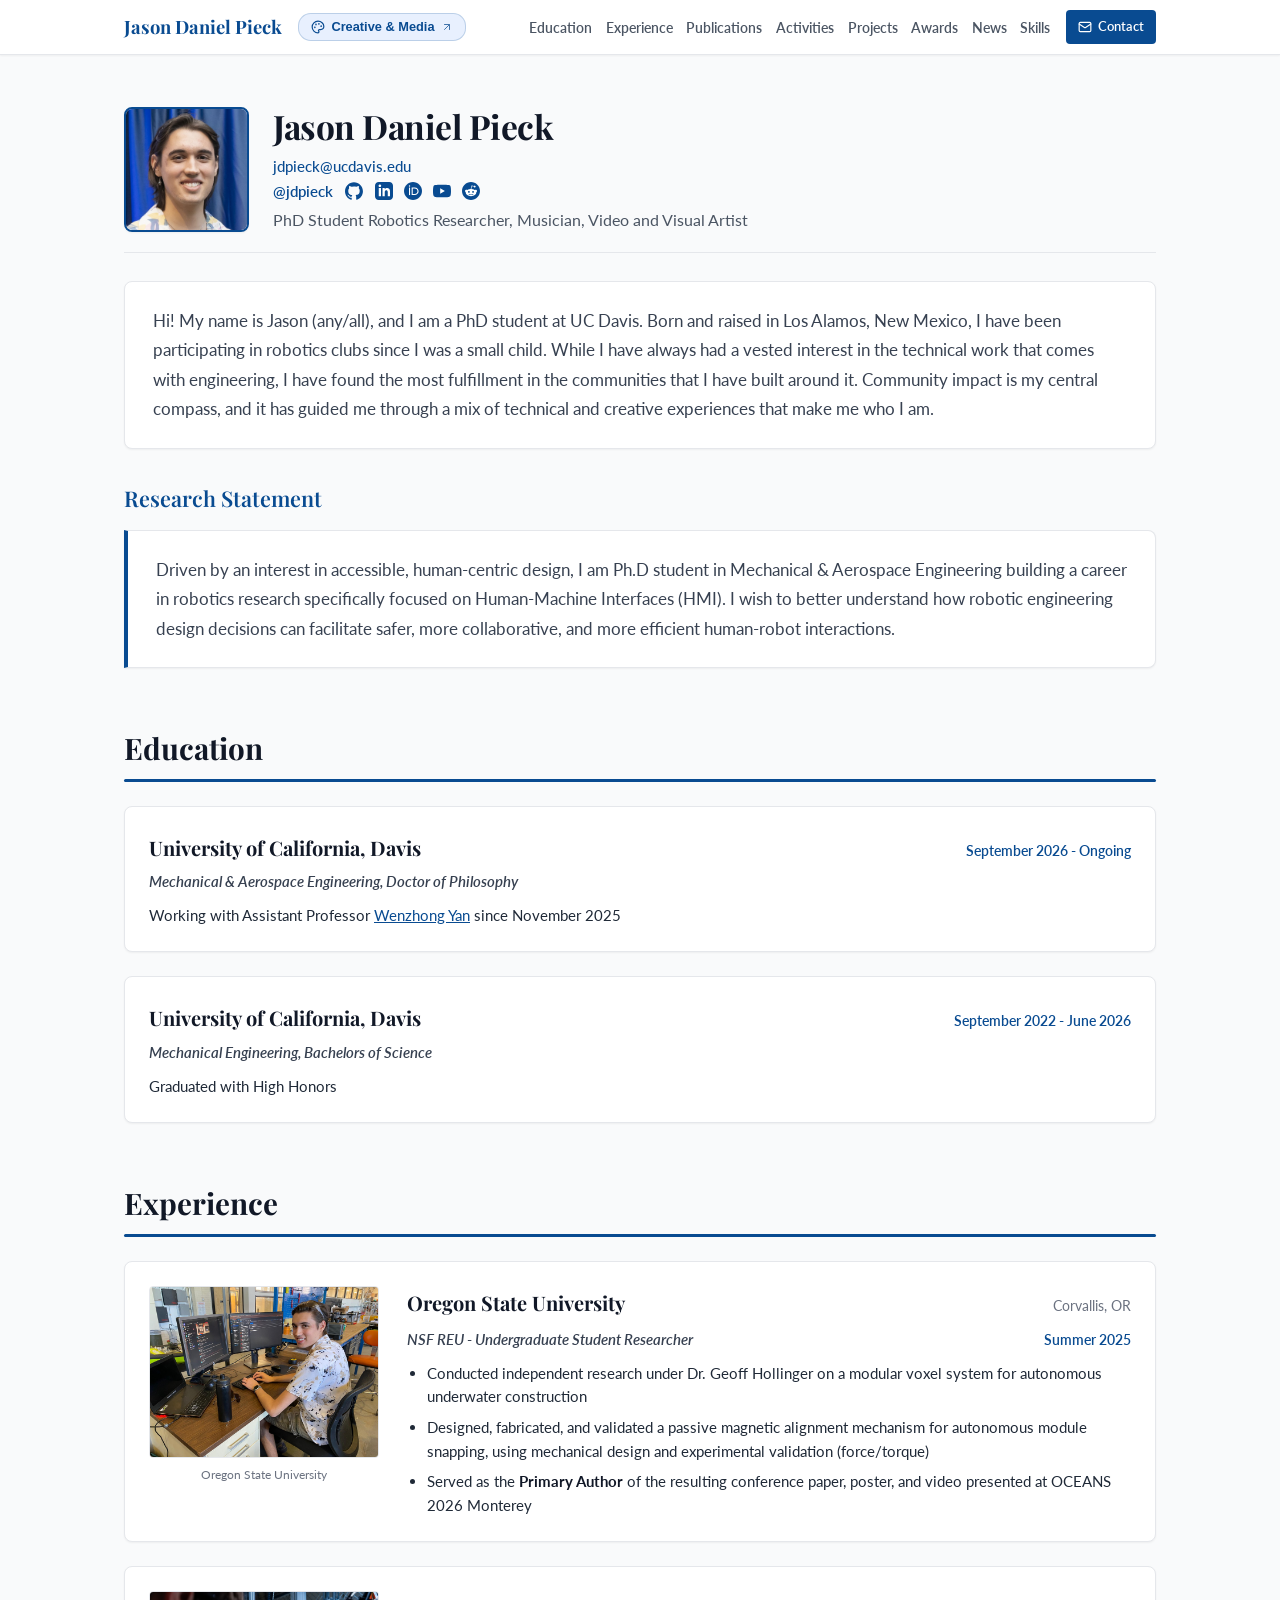
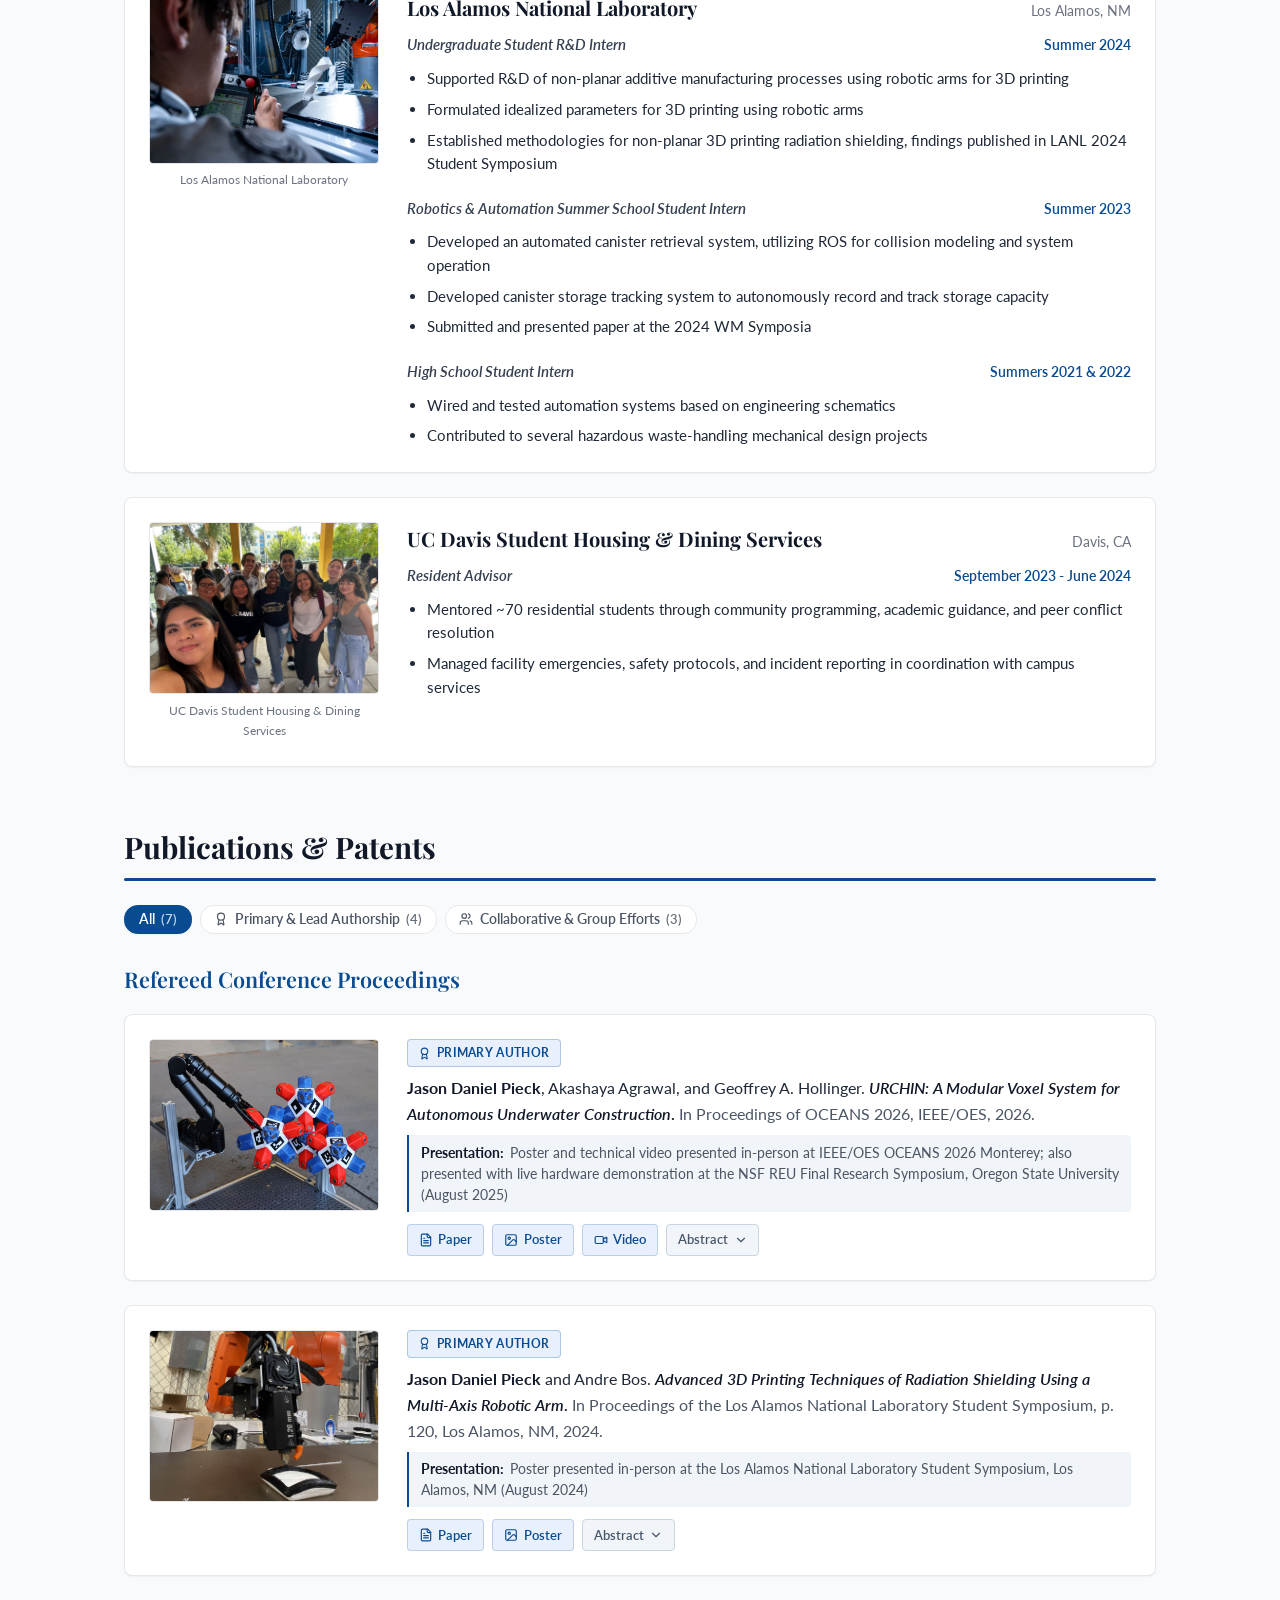
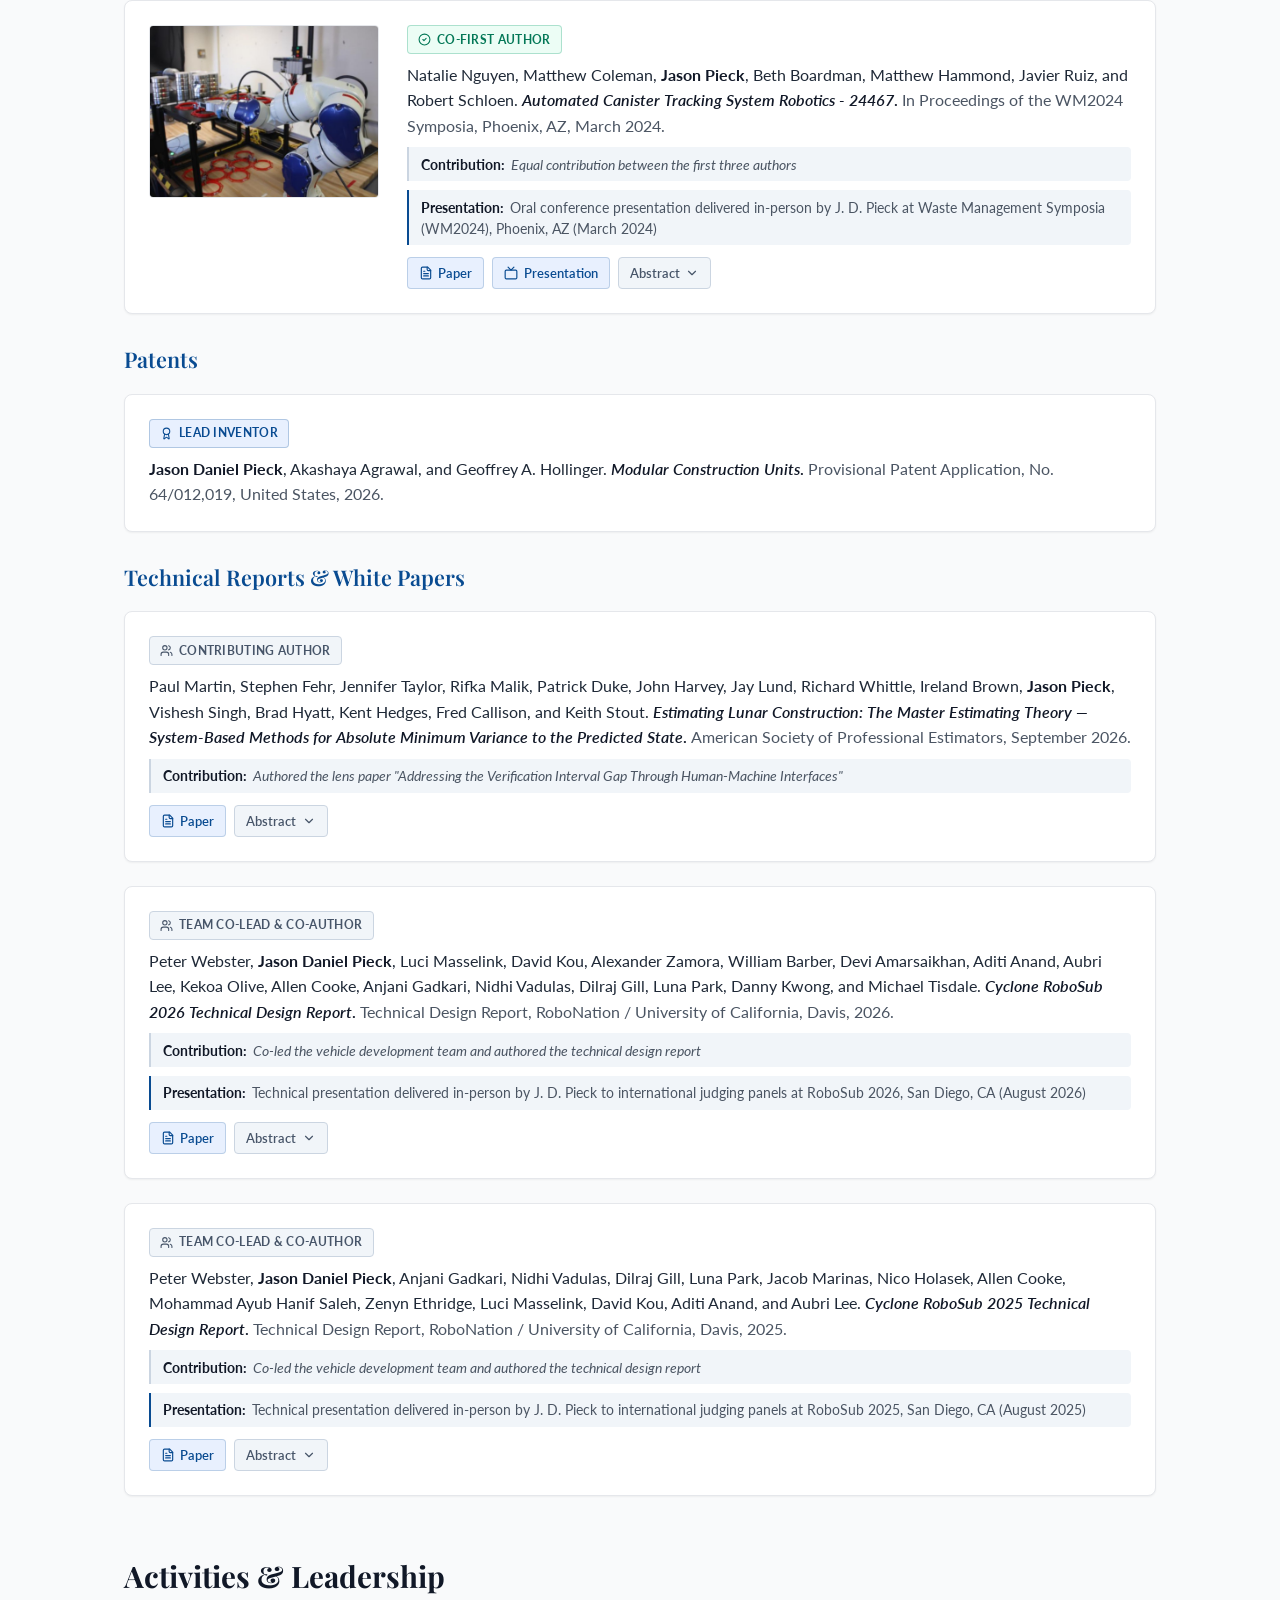
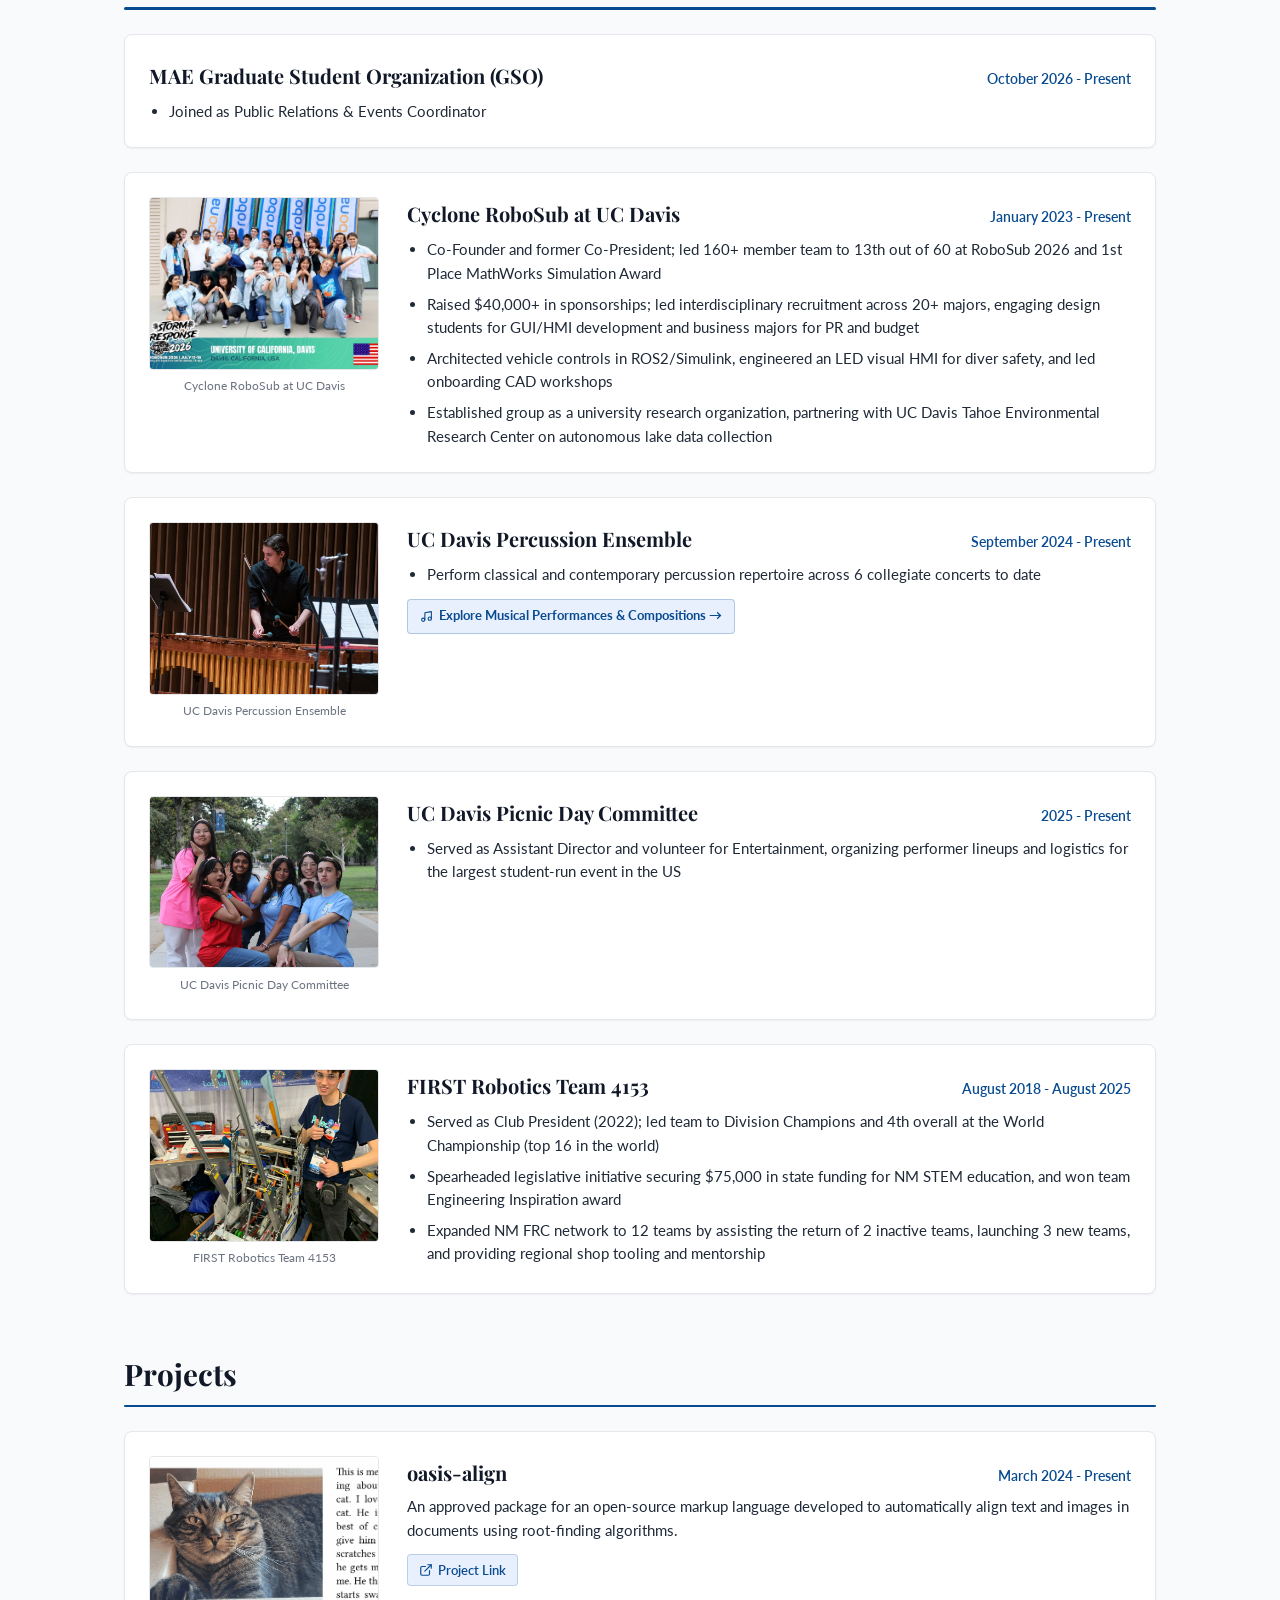
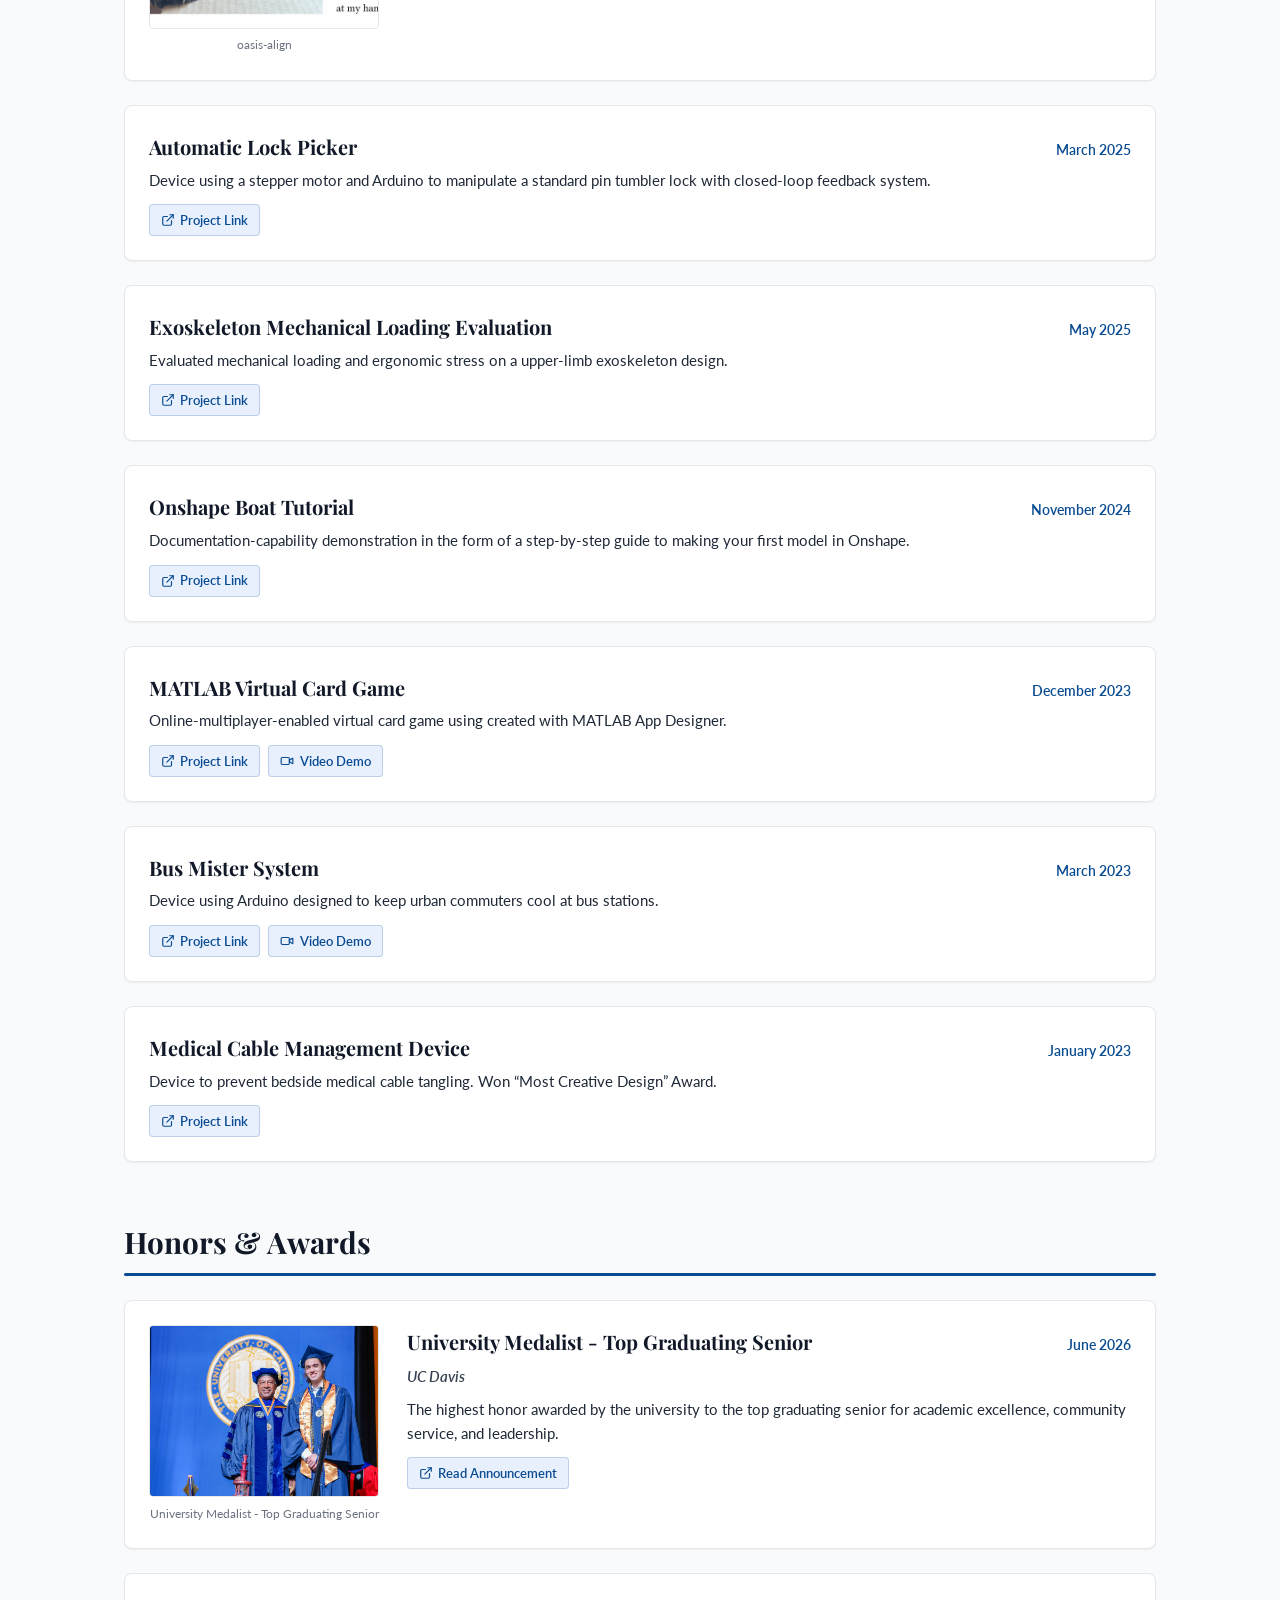
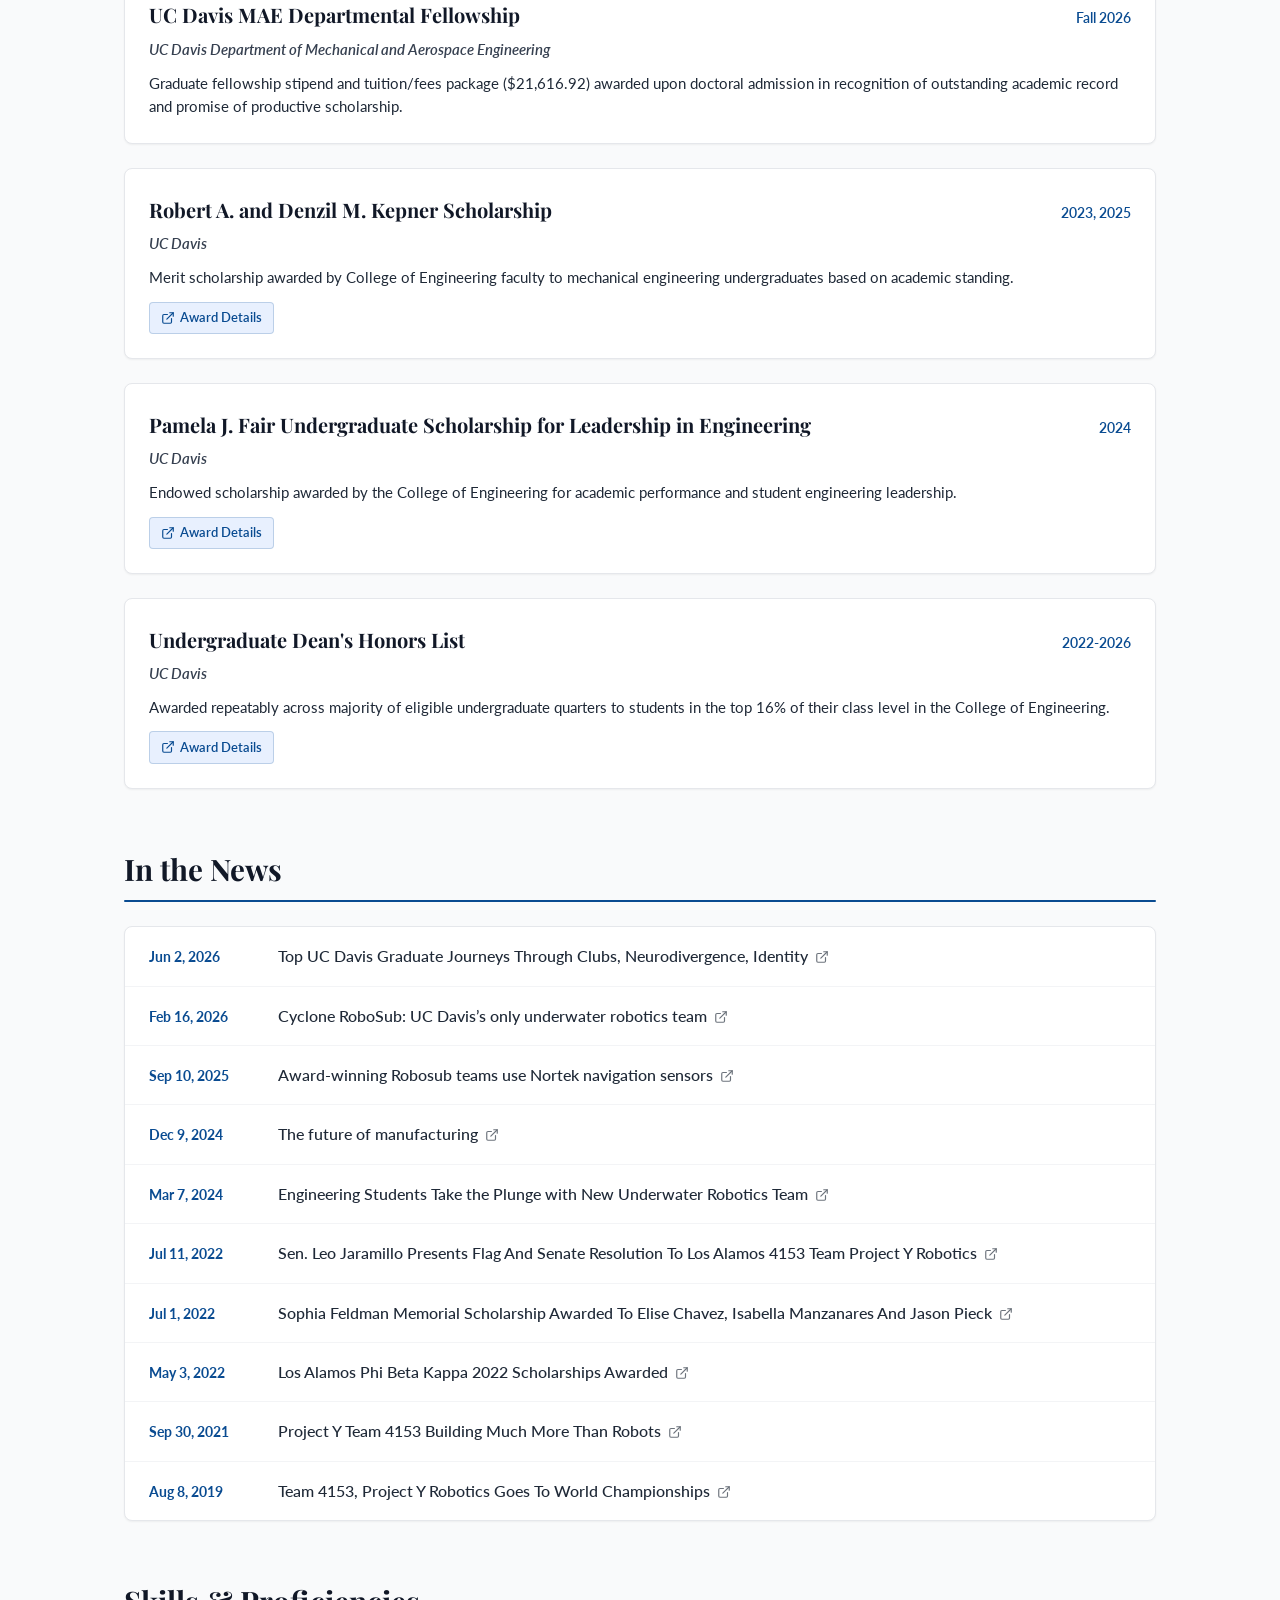
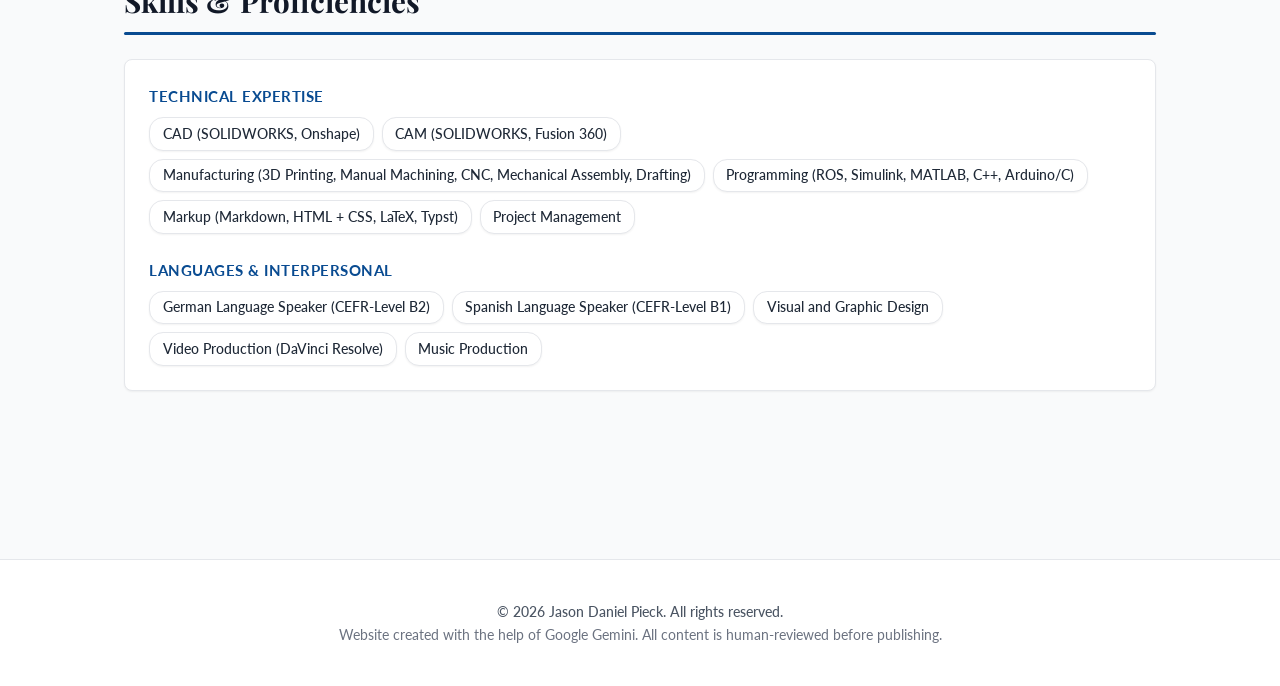
==== commit 932451d6: "Deploy website to GitHub Pages" ====
--- a/index.html
+++ b/index.html
@@ -9,7 +9,7 @@
     <link rel="preconnect" href="https://fonts.gstatic.com" crossorigin>
     <link href="https://fonts.googleapis.com/css2?family=Lato:ital,wght@0,300;0,400;0,700;1,300;1,400;1,700&family=Playfair+Display:ital,wght@0,600;0,700;1,600;1,700&display=swap" rel="stylesheet">
     <link rel="icon" type="image/svg+xml" href="./assets/github-65EcMEi2.svg" />
-    <script type="module" crossorigin src="./assets/index-BVOt8rq8.js"></script>
+    <script type="module" crossorigin src="./assets/index-Bu268blb.js"></script>
     <link rel="stylesheet" crossorigin href="./assets/index-DNt0P2QN.css">
   </head>
   <body>
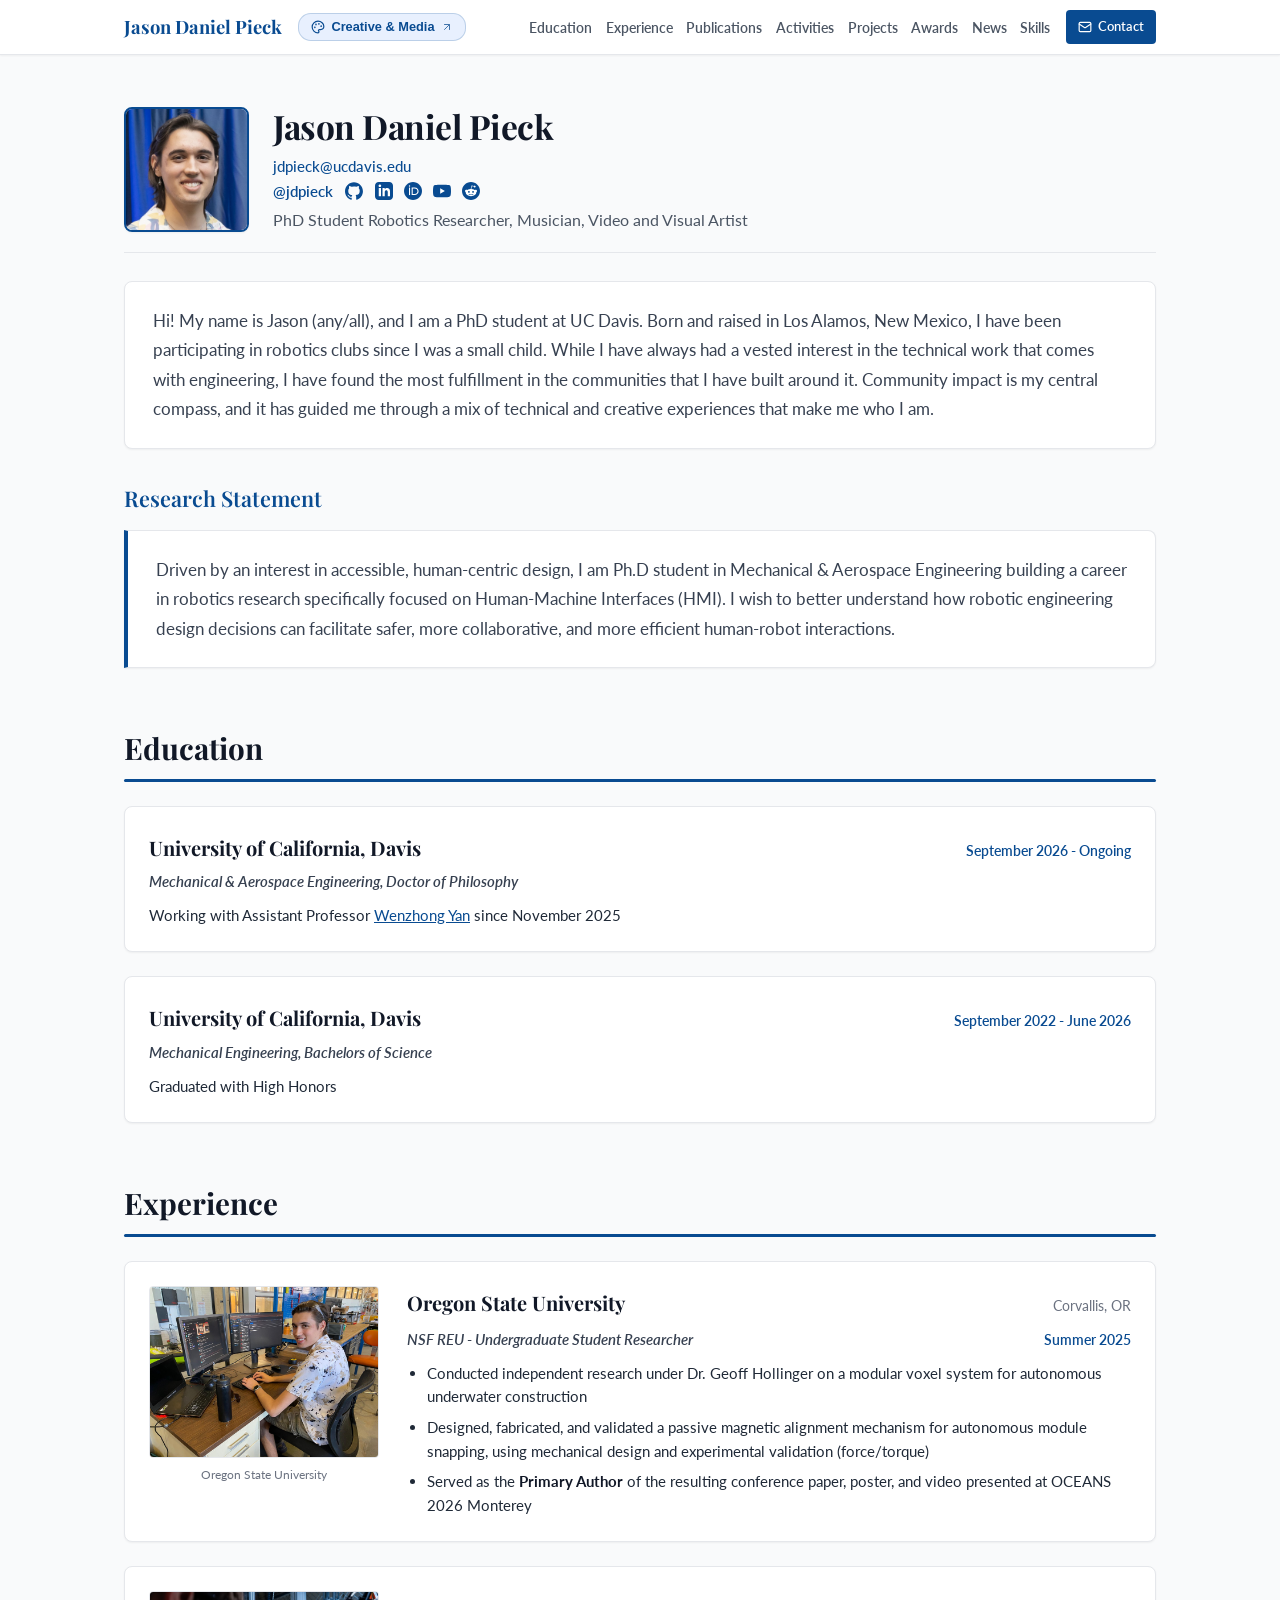
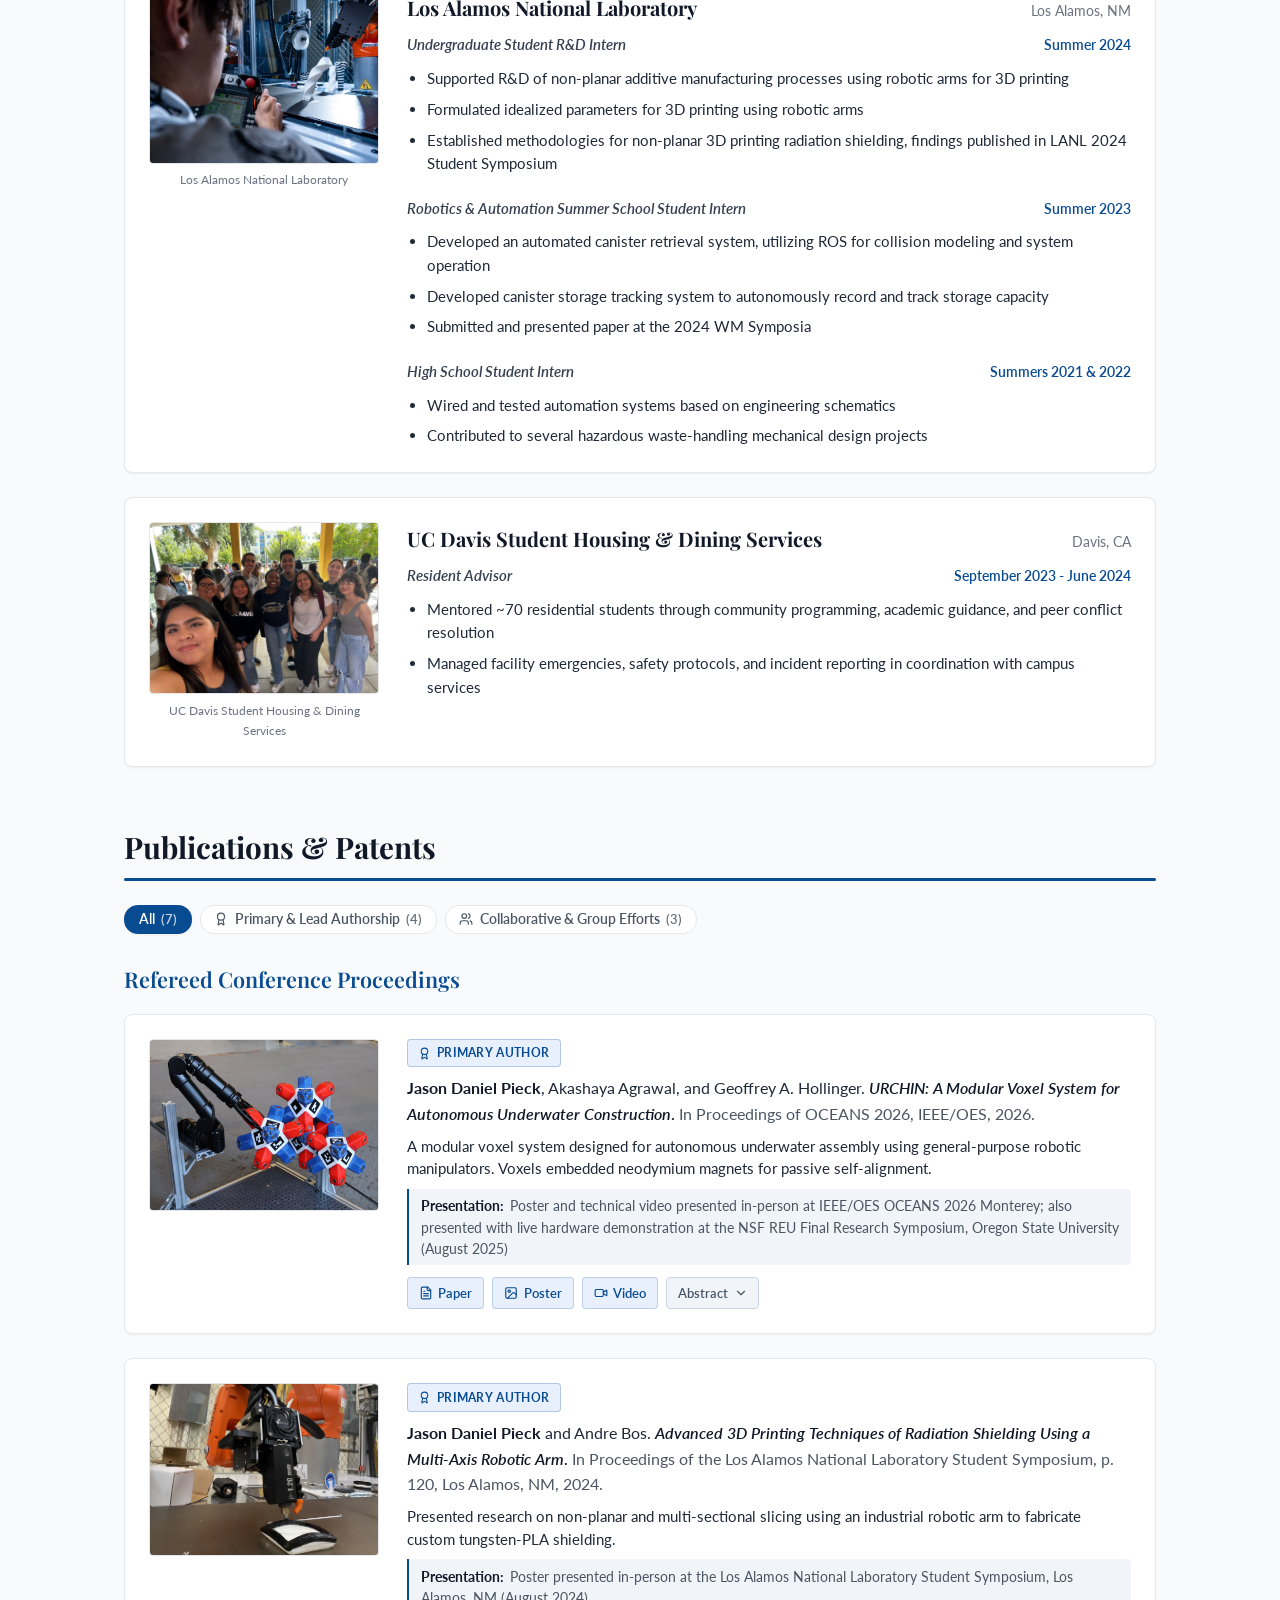
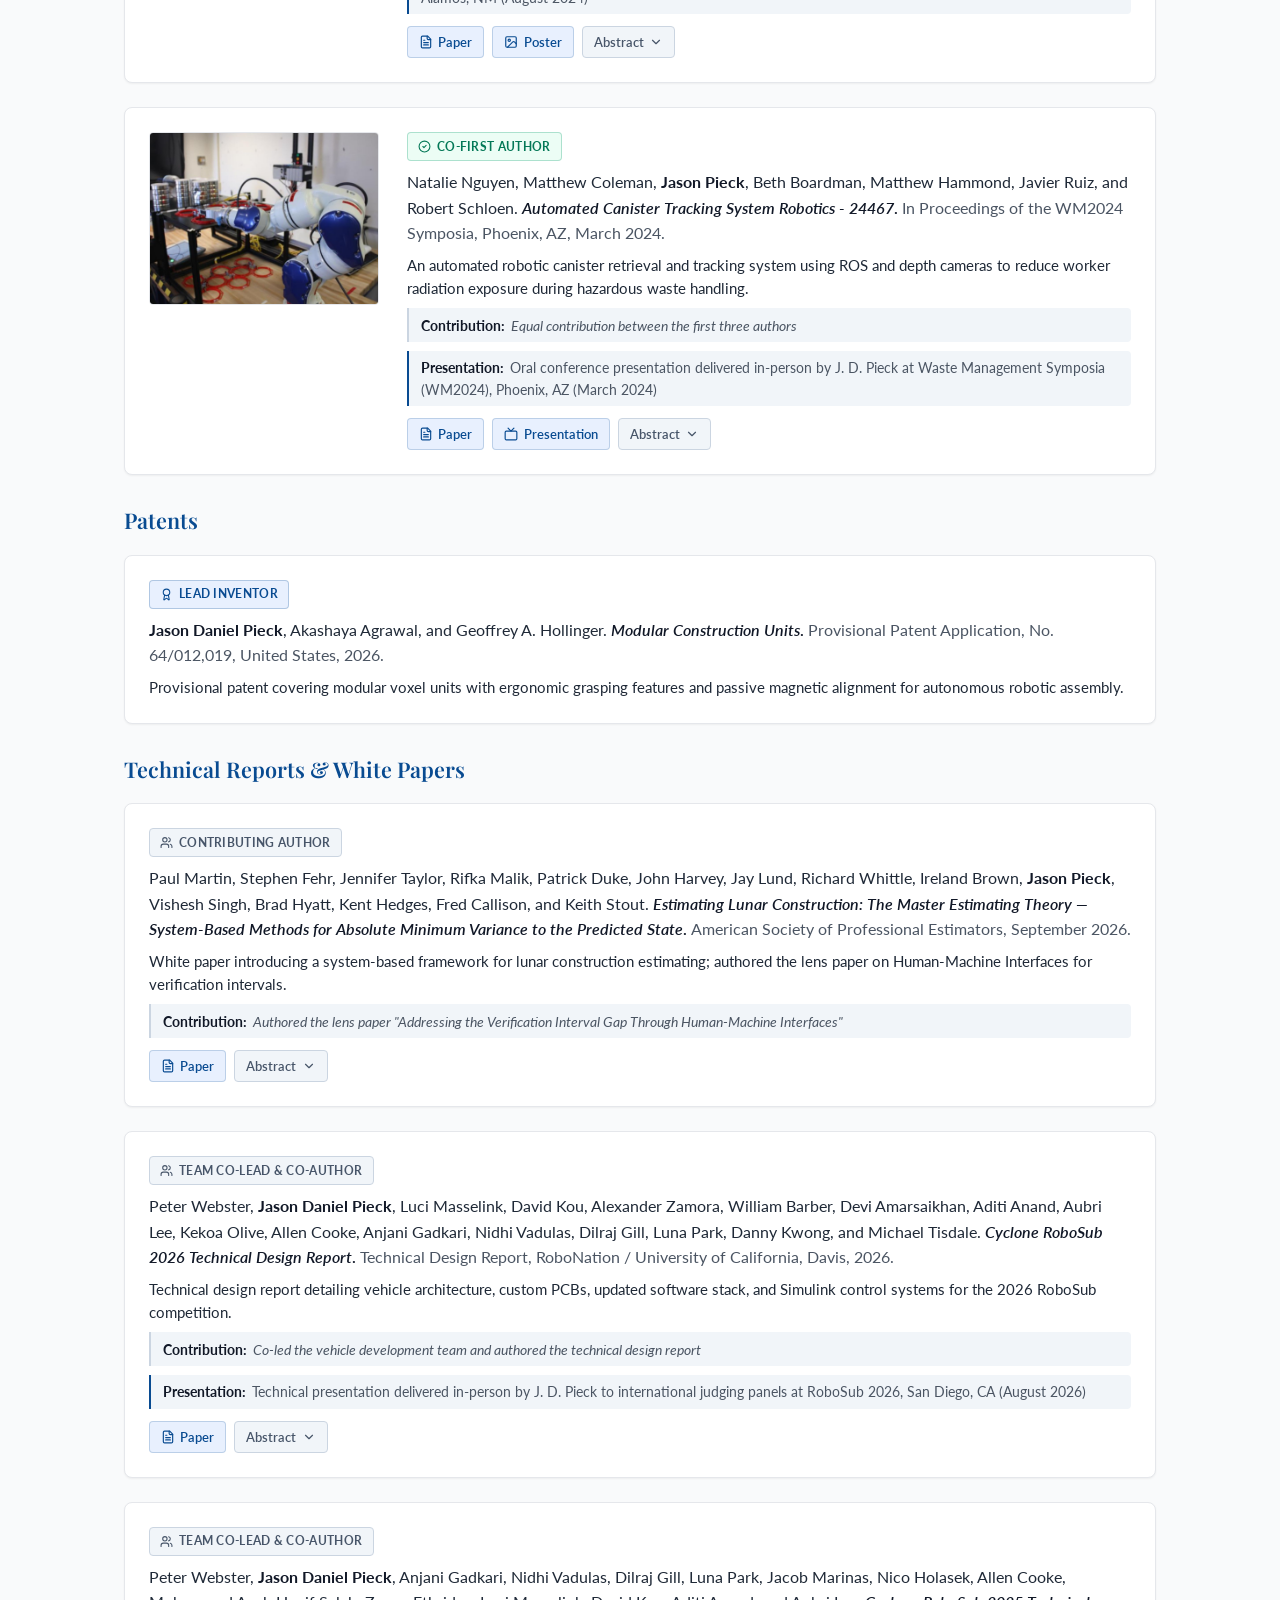
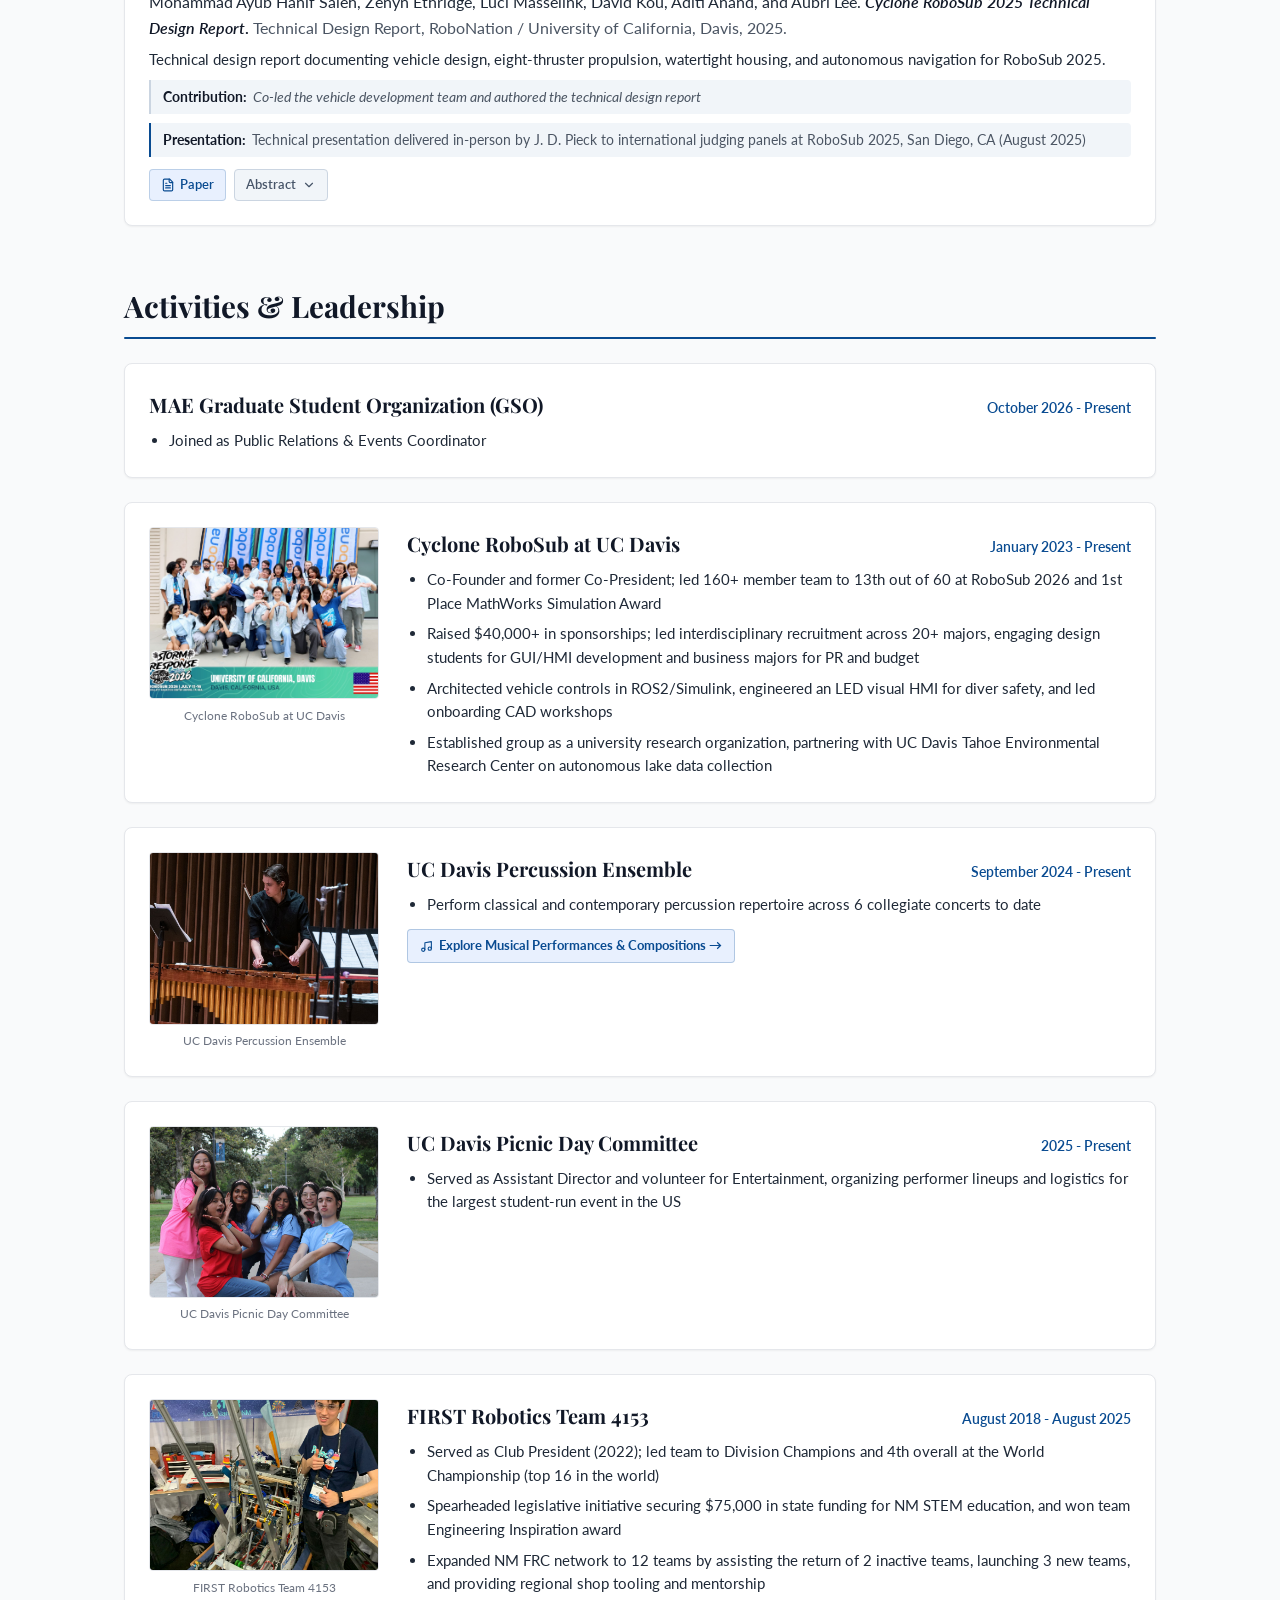
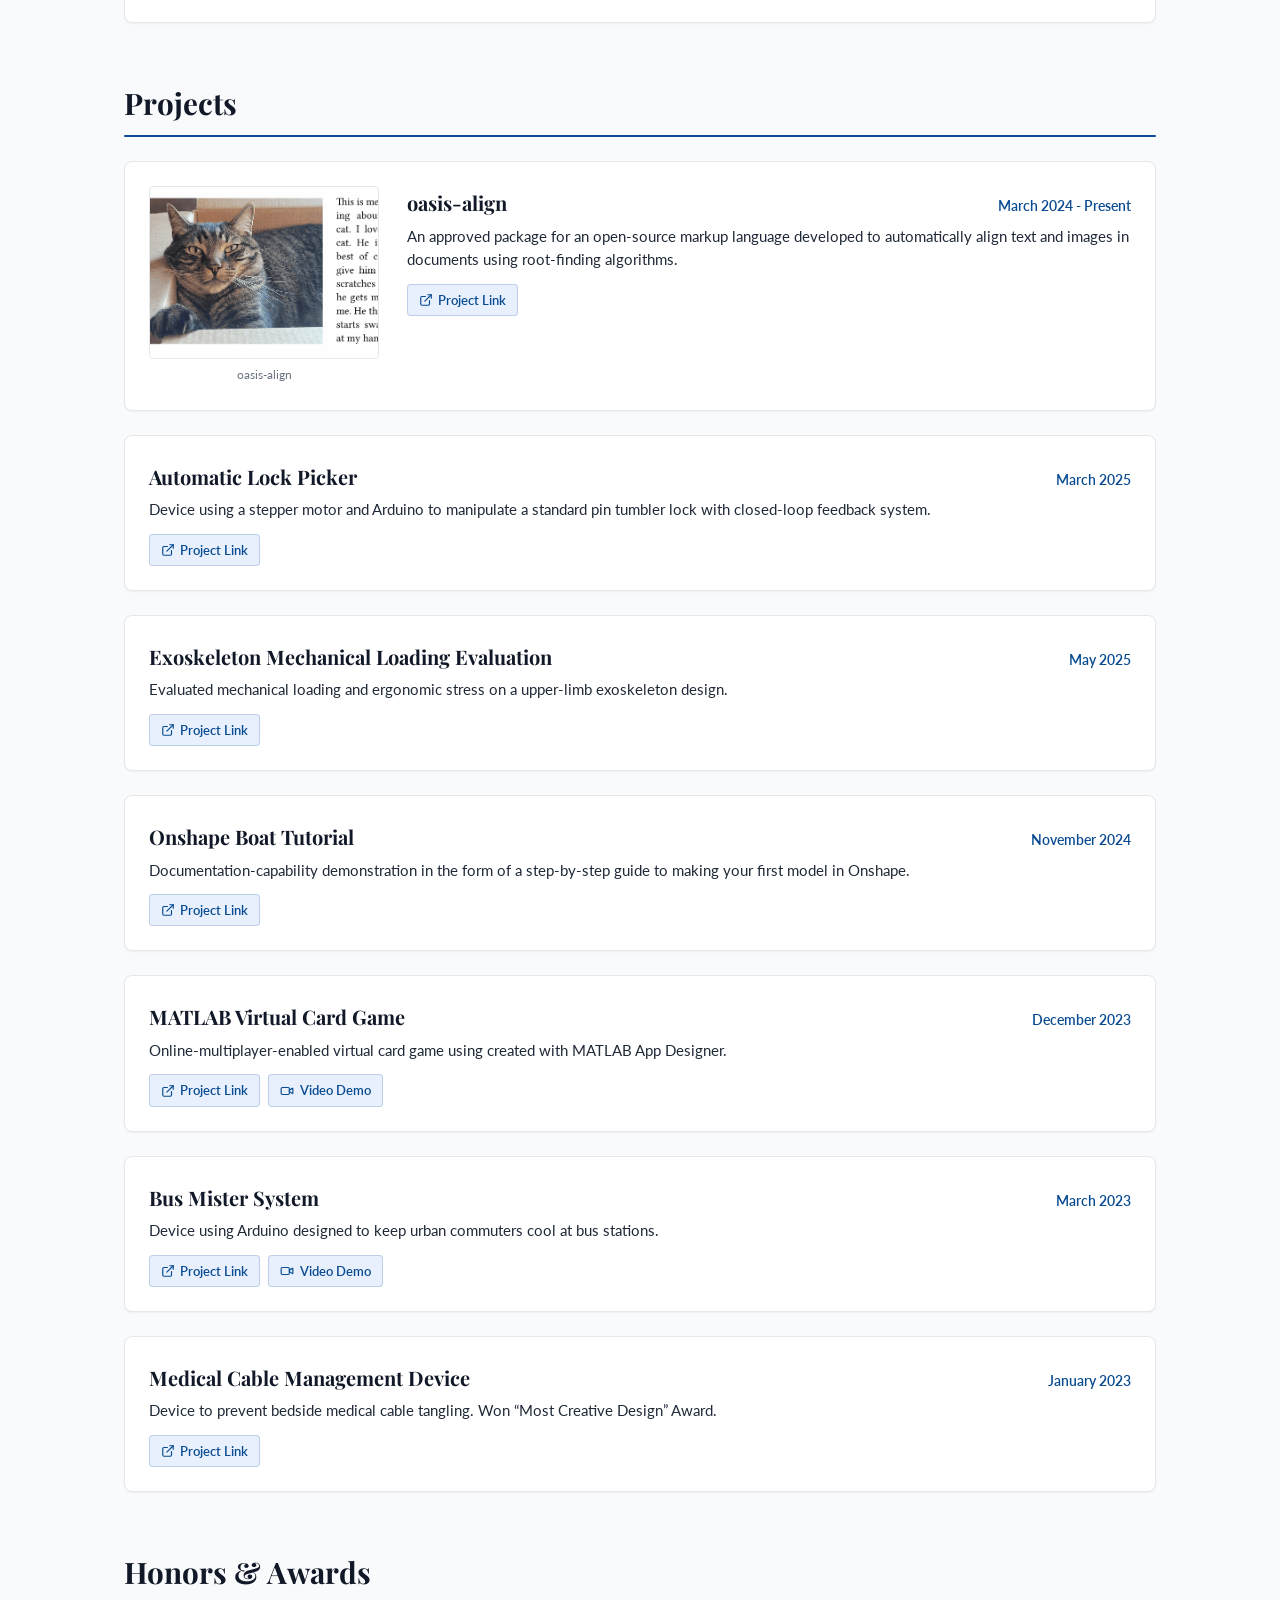
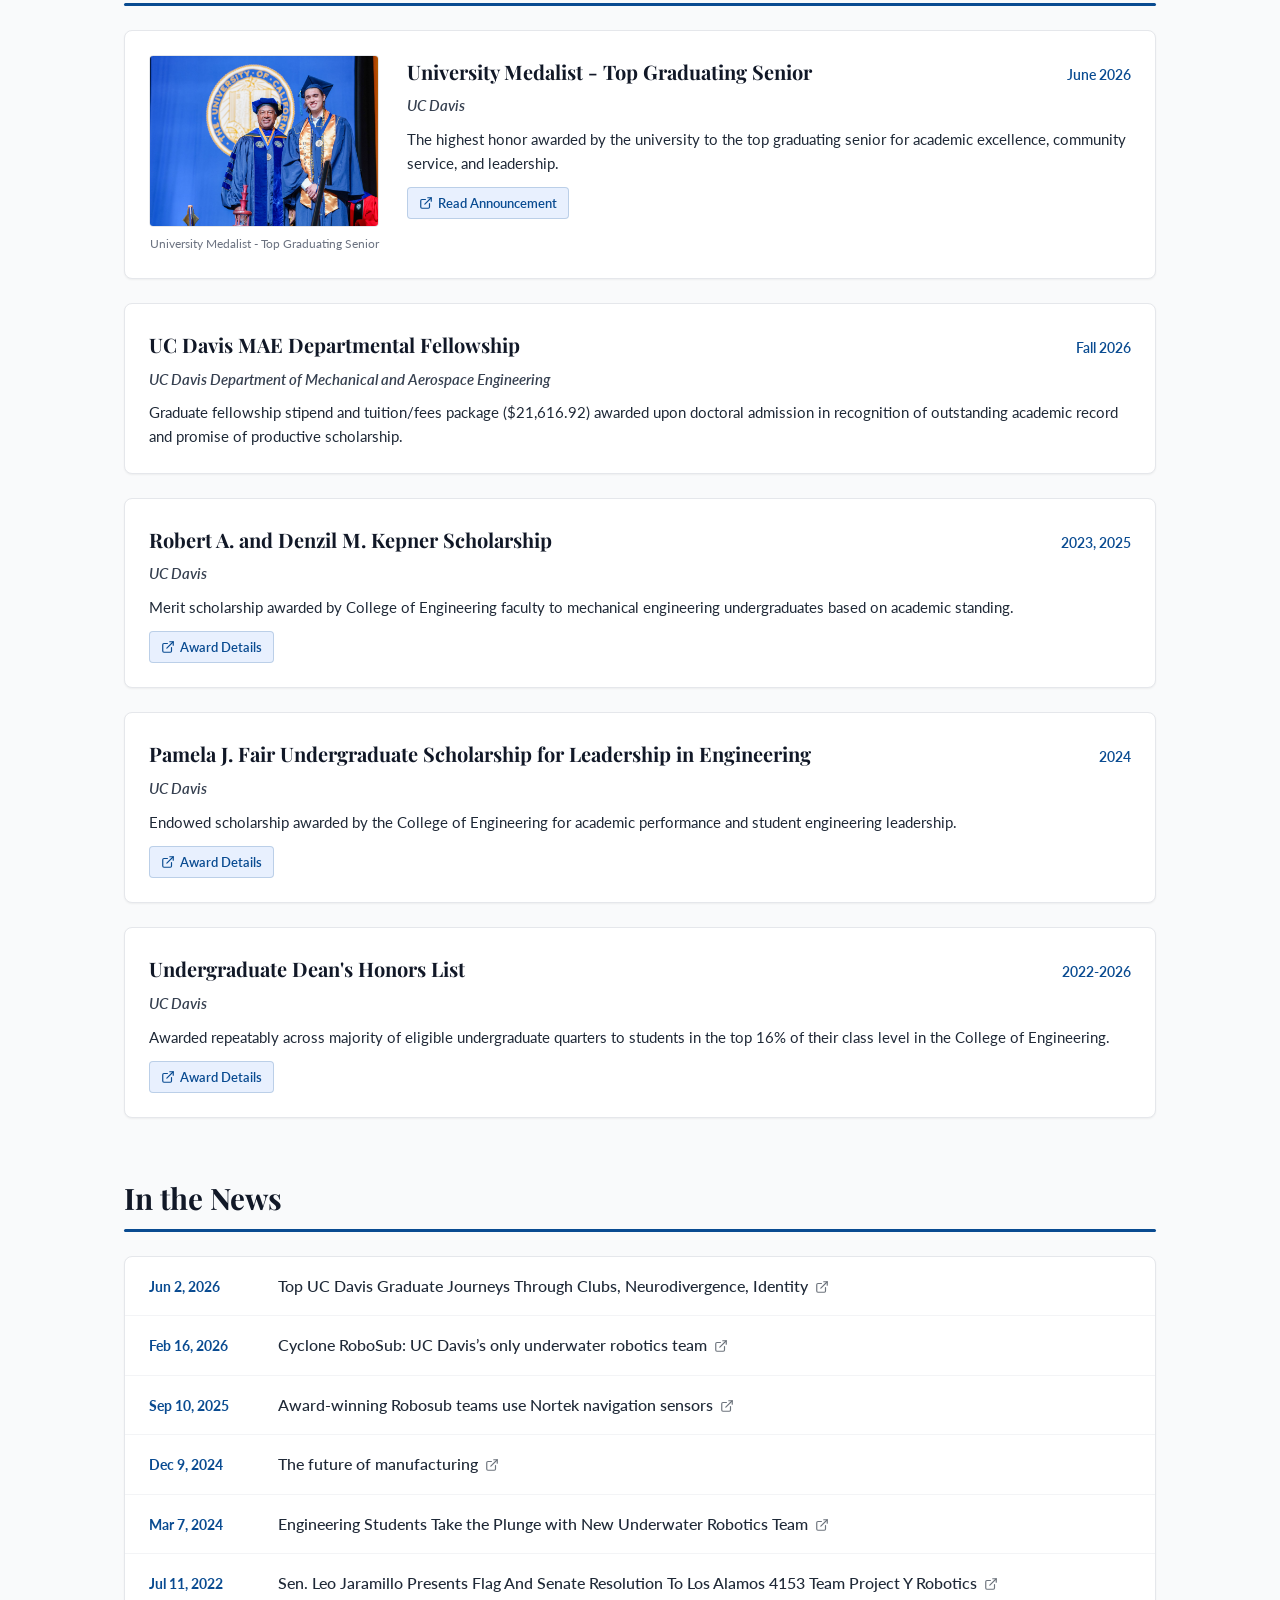
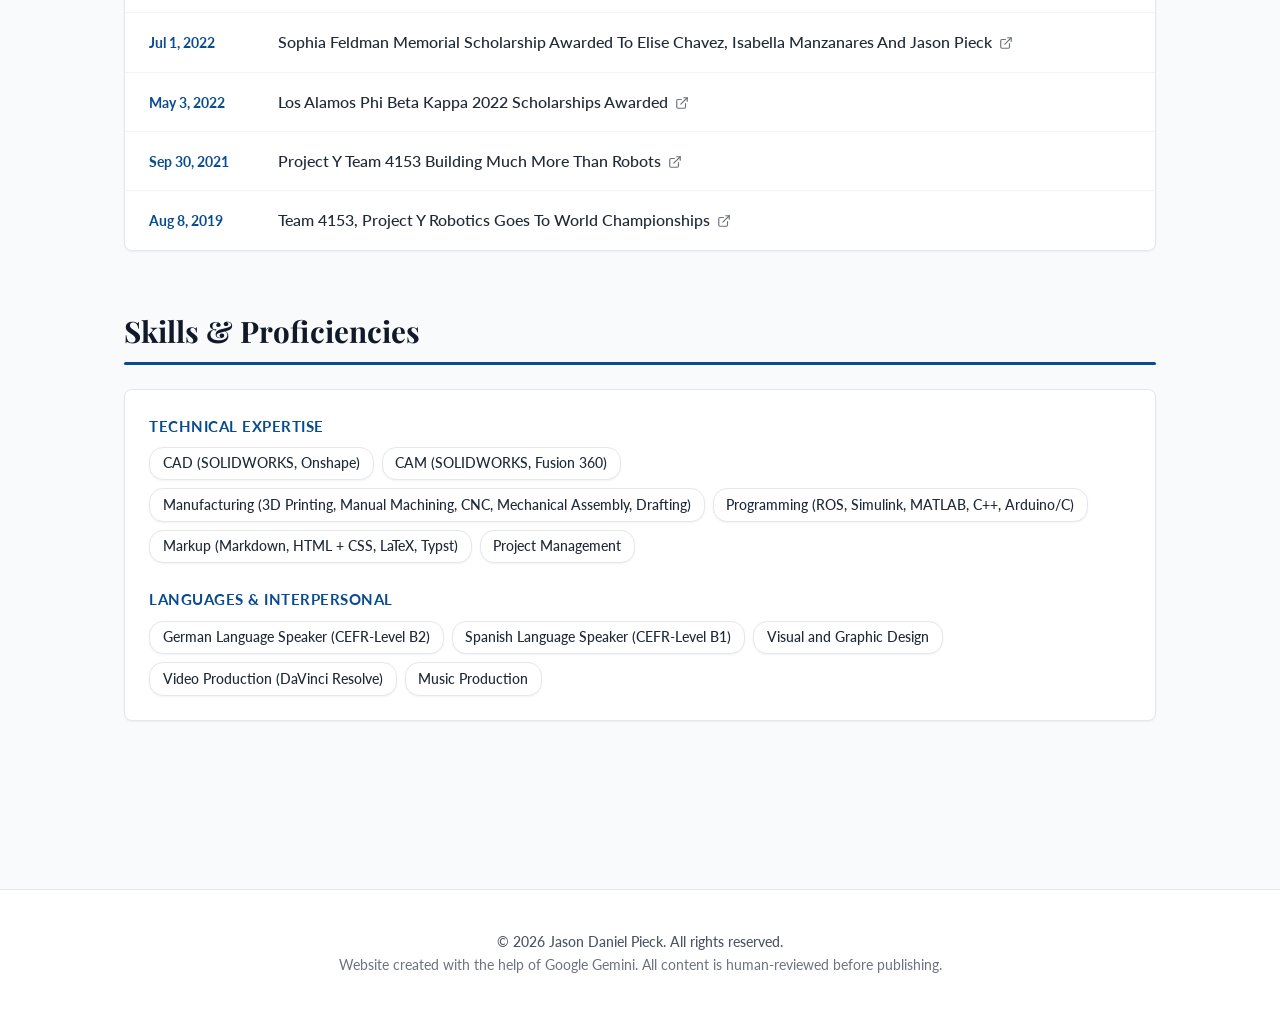
==== commit ba8a34ab: "Deploy website to GitHub Pages" ====
--- a/index.html
+++ b/index.html
@@ -9,8 +9,8 @@
     <link rel="preconnect" href="https://fonts.gstatic.com" crossorigin>
     <link href="https://fonts.googleapis.com/css2?family=Lato:ital,wght@0,300;0,400;0,700;1,300;1,400;1,700&family=Playfair+Display:ital,wght@0,600;0,700;1,600;1,700&display=swap" rel="stylesheet">
     <link rel="icon" type="image/svg+xml" href="./assets/github-65EcMEi2.svg" />
-    <script type="module" crossorigin src="./assets/index-Bu268blb.js"></script>
-    <link rel="stylesheet" crossorigin href="./assets/index-DNt0P2QN.css">
+    <script type="module" crossorigin src="./assets/index-CTFMknj_.js"></script>
+    <link rel="stylesheet" crossorigin href="./assets/index-BrflwM0S.css">
   </head>
   <body>
     <div id="app"></div>
--- a/assets/index-BrflwM0S.css
+++ b/assets/index-BrflwM0S.css
@@ -0,0 +1 @@
+.navbar[data-v-3484b4bb]{position:sticky;top:0;z-index:100;background:#fffffff2;-webkit-backdrop-filter:blur(10px);backdrop-filter:blur(10px);border-bottom:1px solid var(--border-color);box-shadow:var(--shadow-sm)}.navbar-container[data-v-3484b4bb]{max-width:var(--max-content-width);margin:0 auto;padding:.65rem var(--space-lg);display:flex;align-items:center;justify-content:space-between;gap:var(--space-md)}.brand-group[data-v-3484b4bb]{display:flex;align-items:center;gap:1rem}.nav-brand[data-v-3484b4bb]{font-family:var(--font-serif);font-weight:700;font-size:1.15rem;color:var(--primary-accent);white-space:nowrap;cursor:pointer}.mode-switch-btn[data-v-3484b4bb]{display:inline-flex;align-items:center;gap:.4rem;background:var(--primary-accent-light);color:var(--primary-accent);border:1px solid rgba(9,75,145,.2);font-size:.8rem;font-weight:700;padding:.32rem .75rem;border-radius:var(--radius-pill);cursor:pointer;white-space:nowrap;transition:all .15s ease}.mode-switch-btn[data-v-3484b4bb]:hover{background:var(--primary-accent);color:#fff;border-color:var(--primary-accent);transform:translateY(-1px);box-shadow:var(--shadow-sm)}.switch-arrow[data-v-3484b4bb]{opacity:.75;transition:transform .15s ease}.mode-switch-btn:hover .switch-arrow[data-v-3484b4bb]{opacity:1;transform:translate(1px,-1px)}.nav-links[data-v-3484b4bb]{display:flex;align-items:center;justify-content:flex-end;margin-left:auto;gap:.85rem;list-style:none;scrollbar-width:none;-ms-overflow-style:none}.nav-links[data-v-3484b4bb]::-webkit-scrollbar{display:none}.nav-link[data-v-3484b4bb]{font-size:.86rem;font-weight:600;color:var(--text-muted);white-space:nowrap;cursor:pointer;transition:color .15s ease}.nav-link[data-v-3484b4bb]:hover{color:var(--primary-accent);text-decoration:none}.nav-btn[data-v-3484b4bb]{display:inline-flex;align-items:center;gap:.35rem;background-color:var(--primary-accent);color:#fff!important;font-size:.82rem;font-weight:600;padding:.36rem .75rem;border-radius:var(--radius-sm);transition:background-color .2s ease,transform .1s ease;white-space:nowrap;text-decoration:none!important}.nav-btn[data-v-3484b4bb]:hover{background-color:var(--primary-accent-hover);transform:translateY(-1px)}.mobile-nav-controls[data-v-3484b4bb]{display:flex;align-items:center;gap:.5rem}.mobile-mode-badge[data-v-3484b4bb]{display:inline-flex;align-items:center;gap:.25rem;background:var(--primary-accent-light);color:var(--primary-accent);border:1px solid rgba(9,75,145,.25);padding:.3rem .6rem;border-radius:var(--radius-pill);font-size:.75rem;font-weight:700;cursor:pointer}.mobile-contact-pill[data-v-3484b4bb]{display:inline-flex;align-items:center;justify-content:center;background-color:var(--primary-accent-light);color:var(--primary-accent)!important;border:1px solid rgba(9,75,145,.25);padding:.35rem .5rem;border-radius:var(--radius-sm);text-decoration:none!important}.hamburger-btn[data-v-3484b4bb]{display:inline-flex;align-items:center;justify-content:center;background:none;border:1px solid var(--border-color);border-radius:var(--radius-sm);color:var(--text-main);padding:.3rem;cursor:pointer;transition:background-color .15s ease,color .15s ease}.hamburger-btn[data-v-3484b4bb]:hover{background-color:#f1f5f9;color:var(--primary-accent)}.mobile-dropdown[data-v-3484b4bb]{position:absolute;top:100%;left:0;right:0;background:#fff;border-bottom:2px solid var(--primary-accent);box-shadow:var(--shadow-lg);max-height:calc(100vh - 4rem);overflow-y:auto}.mobile-mode-switcher-row[data-v-3484b4bb]{display:grid;grid-template-columns:1fr 1fr;gap:.5rem;padding:.75rem 1rem;background:#f8fafc;border-bottom:1px solid var(--border-color)}.mobile-mode-tab[data-v-3484b4bb]{display:flex;align-items:center;justify-content:center;gap:.4rem;padding:.5rem;border:1px solid var(--border-color);background:#fff;border-radius:var(--radius-sm);font-size:.8rem;font-weight:700;color:var(--text-muted);cursor:pointer}.mobile-mode-tab.active[data-v-3484b4bb]{background:var(--primary-accent);color:#fff;border-color:var(--primary-accent)}.mobile-menu-list[data-v-3484b4bb]{list-style:none;padding:.5rem 0;margin:0}.mobile-menu-link[data-v-3484b4bb]{display:block;padding:.75rem 1.5rem;font-size:.95rem;font-weight:600;color:var(--text-main);border-bottom:1px solid #f3f4f6;text-decoration:none!important;transition:background-color .15s ease,padding-left .15s ease;cursor:pointer}.mobile-menu-link[data-v-3484b4bb]:hover,.mobile-menu-link[data-v-3484b4bb]:active{background-color:var(--primary-accent-light);color:var(--primary-accent);padding-left:1.75rem}.mobile-menu-divider[data-v-3484b4bb]{height:1px;background-color:var(--border-color);margin:.4rem 0}.mobile-menu-contact-link[data-v-3484b4bb]{display:flex;align-items:center;gap:.6rem;padding:.85rem 1.5rem;font-size:.95rem;font-weight:700;color:#fff!important;background-color:var(--primary-accent);text-decoration:none!important;margin:.5rem 1rem .75rem;border-radius:var(--radius-sm);justify-content:center}.dropdown-enter-active[data-v-3484b4bb],.dropdown-leave-active[data-v-3484b4bb]{transition:opacity .2s ease,transform .2s ease;transform-origin:top}.dropdown-enter-from[data-v-3484b4bb],.dropdown-leave-to[data-v-3484b4bb]{opacity:0;transform:translateY(-8px)}@media(min-width:980px){.mobile-only[data-v-3484b4bb]{display:none!important}}@media(max-width:979px){.desktop-only[data-v-3484b4bb]{display:none!important}.navbar-container[data-v-3484b4bb]{padding:.6rem 1rem}.nav-brand[data-v-3484b4bb]{font-size:1.05rem}}.hero-banner[data-v-af15000c]{display:flex;align-items:center;gap:var(--space-lg);padding:1.25rem 0;border-bottom:1px solid var(--border-color)}.hero-avatar-box[data-v-af15000c]{width:125px;height:125px;border-radius:var(--radius-md);border:2px solid var(--primary-accent);overflow:hidden;box-shadow:var(--shadow-sm);cursor:zoom-in;flex-shrink:0}.hero-avatar-box img[data-v-af15000c]{width:100%;height:100%;object-fit:cover}.hero-text-stack[data-v-af15000c]{display:flex;flex-direction:column;gap:var(--space-xs);min-width:0}.hero-name[data-v-af15000c]{font-family:var(--font-serif);font-size:2.1rem;font-weight:700;color:var(--text-heading);letter-spacing:-.5px;line-height:1.1;margin:0 0 var(--space-sm) 0;padding:0}.hero-email-row[data-v-af15000c]{font-size:.95rem;line-height:1.3}.hero-email[data-v-af15000c]{color:var(--primary-accent);font-weight:500}.hero-email[data-v-af15000c]:hover{color:var(--primary-accent-hover);text-decoration:underline}.hero-social-row[data-v-af15000c]{display:flex;align-items:center;gap:.65rem;font-size:.92rem;line-height:1.3}.hero-username[data-v-af15000c]{font-weight:600;color:var(--primary-accent)}.hero-social-icons[data-v-af15000c]{display:inline-flex;align-items:center;gap:.45rem}.social-icon-link[data-v-af15000c]{display:inline-flex;align-items:center;justify-content:center;width:22px;height:22px;border-radius:var(--radius-sm);color:var(--primary-accent);transition:color .2s ease,transform .15s ease}.social-icon-link[data-v-af15000c]:hover{transform:translateY(-1px)}.social-icon-link.social-github[data-v-af15000c]:hover{color:#24292f}.social-icon-link.social-linkedin[data-v-af15000c]:hover{color:#0a66c2}.social-icon-link.social-orcid[data-v-af15000c]:hover{color:#a6ce39}.social-icon-link.social-youtube[data-v-af15000c]:hover{color:red}.social-icon-link.social-reddit[data-v-af15000c]:hover{color:#ff4500}.social-svg[data-v-af15000c]{width:18px;height:18px;display:block;flex-shrink:0;transition:fill .2s ease}.hero-title[data-v-af15000c]{font-size:1rem;font-weight:400;color:var(--text-muted);line-height:1.4;margin-top:.15rem}@media(max-width:768px){.hero-banner[data-v-af15000c]{flex-direction:column;align-items:flex-start;gap:1.15rem;padding:1.25rem 0}.hero-avatar-box[data-v-af15000c]{width:105px;height:105px}.hero-name[data-v-af15000c]{font-size:1.75rem;line-height:1.15;margin-bottom:.35rem}.hero-email-row[data-v-af15000c]{font-size:.9rem}.hero-social-row[data-v-af15000c]{font-size:.88rem;gap:.5rem}.hero-title[data-v-af15000c]{font-size:.92rem;line-height:1.4}}.lightbox-backdrop[data-v-95184996]{position:fixed;top:0;right:0;bottom:0;left:0;background:#0f172ae0;-webkit-backdrop-filter:blur(5px);backdrop-filter:blur(5px);z-index:9999;display:flex;align-items:center;justify-content:center;padding:1.5rem}.lightbox-content[data-v-95184996]{position:relative;max-width:90vw;max-height:90vh;display:flex;flex-direction:column;align-items:center}.lightbox-img[data-v-95184996]{max-width:100%;max-height:80vh;object-fit:contain;border-radius:var(--radius-md);box-shadow:var(--shadow-lg)}.lightbox-caption[data-v-95184996]{color:#fff;margin-top:1rem;font-size:.95rem;text-align:center;font-weight:500}.lightbox-close[data-v-95184996]{position:absolute;top:-2.5rem;right:0;background:none;border:none;color:#fff;font-size:1.75rem;cursor:pointer;padding:.25rem;display:flex;align-items:center;justify-content:center;transition:opacity .15s ease}.lightbox-close[data-v-95184996]:hover{opacity:.8}.intro-section[data-v-196295e3]{margin-top:1.75rem;scroll-margin-top:5rem}.intro-card[data-v-196295e3]{background:var(--bg-card);border:1px solid var(--border-color);border-radius:var(--radius-md);padding:1.5rem 1.75rem;box-shadow:var(--shadow-sm);transition:box-shadow .2s ease,border-color .2s ease}.intro-card[data-v-196295e3]:hover{border-color:var(--border-hover);box-shadow:var(--shadow-md)}.research-subsection[data-v-196295e3]{margin-top:2rem;scroll-margin-top:5rem}.research-subsection[data-v-196295e3]:first-child{margin-top:0}.research-subsection .subsection-title[data-v-196295e3]{margin-top:0;margin-bottom:.85rem}.research-quote-card[data-v-196295e3]{background:var(--bg-card);border:1px solid var(--border-color);border-left:4px solid var(--primary-accent);border-radius:0 var(--radius-md) var(--radius-md) 0;padding:1.5rem 1.75rem;box-shadow:var(--shadow-sm);transition:box-shadow .2s ease,border-color .2s ease}.research-quote-card[data-v-196295e3]:hover{border-color:var(--border-hover);border-left-color:var(--primary-accent);box-shadow:var(--shadow-md)}.intro-markdown[data-v-196295e3]{font-size:1.05rem;line-height:1.75;color:#374151}.intro-markdown[data-v-196295e3] p{margin-bottom:1.1rem}.intro-markdown[data-v-196295e3] p:last-child{margin-bottom:0}.intro-markdown[data-v-196295e3] strong{color:var(--text-heading);font-weight:600}.intro-markdown[data-v-196295e3] a{color:var(--primary-accent);text-decoration:underline;transition:color .15s ease}.intro-markdown[data-v-196295e3] a:hover{color:var(--primary-accent-hover)}@media(max-width:768px){.intro-section[data-v-196295e3]{margin-top:1.25rem;scroll-margin-top:4.5rem}.intro-card[data-v-196295e3],.research-quote-card[data-v-196295e3]{padding:1.15rem 1.2rem}.intro-markdown[data-v-196295e3]{font-size:.95rem;line-height:1.65}.intro-markdown[data-v-196295e3] p{margin-bottom:.85rem}.research-subsection[data-v-196295e3]{margin-top:1.5rem;scroll-margin-top:4.5rem}}.entry-photo-col[data-v-dbed9f9e]{width:100%}.entry-thumbnail-wrapper[data-v-dbed9f9e]{position:relative;overflow:hidden;border-radius:var(--radius-sm);border:1px solid var(--border-color);background-color:var(--bg-subtle);cursor:zoom-in;transition:transform .2s ease,box-shadow .2s ease,border-color .2s ease;aspect-ratio:4 / 3}.entry-thumbnail-wrapper[data-v-dbed9f9e]:hover{transform:translateY(-2px);border-color:var(--primary-accent);box-shadow:var(--shadow-md)}.entry-thumbnail-wrapper img[data-v-dbed9f9e]{width:100%;height:100%;object-fit:cover;display:block}.thumbnail-overlay[data-v-dbed9f9e]{position:absolute;top:0;right:0;bottom:0;left:0;background:#094b9173;display:flex;align-items:center;justify-content:center;opacity:0;transition:opacity .2s ease;color:#fff}.entry-thumbnail-wrapper:hover .thumbnail-overlay[data-v-dbed9f9e]{opacity:1}.photo-caption[data-v-dbed9f9e]{font-size:.78rem;color:var(--text-light);margin-top:.4rem;text-align:center}@media(max-width:768px){.entry-photo-col[data-v-dbed9f9e]{max-width:100%;margin-bottom:.15rem}.entry-thumbnail-wrapper[data-v-dbed9f9e]{max-width:250px;aspect-ratio:16 / 10}}.pub-badge-row[data-v-4b89fb57]{margin-bottom:.5rem}.authorship-badge[data-v-4b89fb57]{display:inline-flex;align-items:center;gap:.35rem;font-size:.75rem;font-weight:700;letter-spacing:.025em;padding:.22rem .65rem;border-radius:var(--radius-sm);text-transform:uppercase}.badge-icon[data-v-4b89fb57]{flex-shrink:0}.badge-primary[data-v-4b89fb57]{background-color:#e8f0fe;color:#094b91;border:1px solid rgba(9,75,145,.25)}.badge-equal[data-v-4b89fb57]{background-color:#ecfdf5;color:#047857;border:1px solid rgba(5,150,105,.28)}.badge-group[data-v-4b89fb57]{background-color:#f1f5f9;color:#475569;border:1px solid #cbd5e1}.entry-citation[data-v-4b89fb57]{font-size:1rem;line-height:1.6;color:var(--text-main)}.pub-authors[data-v-4b89fb57] strong{color:var(--text-heading);font-weight:700}.pub-title[data-v-4b89fb57]{font-weight:600;color:var(--text-heading)}.pub-venue[data-v-4b89fb57]{color:var(--text-muted)}.pub-overview[data-v-4b89fb57]{margin-top:.5rem;font-size:.92rem;line-height:1.55;color:var(--text-main)}.pub-overview[data-v-4b89fb57] strong{color:var(--text-heading)}.pub-overview[data-v-4b89fb57] a{color:var(--primary-accent);text-decoration:underline}.pub-contribution-note[data-v-4b89fb57]{margin-top:.55rem;padding:.4rem .75rem;background-color:var(--bg-subtle);border-left:2.5px solid var(--border-hover);border-radius:0 var(--radius-sm) var(--radius-sm) 0;font-size:.88rem;line-height:1.5}.contribution-label[data-v-4b89fb57]{font-weight:700;color:var(--text-heading);margin-right:.35rem}.contribution-text[data-v-4b89fb57]{font-style:italic;color:var(--text-muted)}.pub-presentation-note[data-v-4b89fb57]{margin-top:.55rem;padding:.4rem .75rem;background-color:var(--bg-subtle);border-left:2.5px solid var(--primary-accent);border-radius:0 var(--radius-sm) var(--radius-sm) 0;font-size:.88rem;line-height:1.5}.presentation-label[data-v-4b89fb57]{font-weight:700;color:var(--text-heading);margin-right:.35rem}.presentation-text[data-v-4b89fb57]{color:var(--text-muted)}.pub-abstract-box[data-v-4b89fb57]{margin-top:.85rem;padding:1rem;background-color:var(--bg-subtle);border-left:3px solid var(--primary-accent);border-radius:0 var(--radius-sm) var(--radius-sm) 0;font-size:.92rem;line-height:1.6;color:var(--text-main)}.pub-filter-bar[data-v-4b89fb57]{display:flex;flex-wrap:wrap;gap:.5rem;margin-bottom:1.25rem}.pub-filter-btn[data-v-4b89fb57]{display:inline-flex;align-items:center;gap:.4rem;padding:.35rem .85rem;font-size:.85rem;font-weight:600;font-family:inherit;color:var(--text-muted);background-color:var(--bg-card);border:1px solid var(--border-color);border-radius:var(--radius-pill);cursor:pointer;transition:all .15s ease}.pub-filter-btn[data-v-4b89fb57]:hover{color:var(--primary-accent);border-color:var(--border-hover);background-color:var(--bg-subtle)}.pub-filter-btn.active[data-v-4b89fb57]{color:#fff;background-color:var(--primary-accent);border-color:var(--primary-accent);box-shadow:var(--shadow-sm)}.pub-filter-btn.active .filter-count[data-v-4b89fb57]{color:#ffffffe6}.filter-icon[data-v-4b89fb57]{flex-shrink:0}.filter-count[data-v-4b89fb57]{font-size:.8rem;opacity:.85}@media(max-width:768px){.pub-filter-bar[data-v-4b89fb57]{gap:.4rem}.pub-filter-btn[data-v-4b89fb57]{font-size:.78rem;padding:.3rem .65rem}}.crosslink-row[data-v-7c01001b]{margin-top:.75rem}.creative-crosslink-btn[data-v-7c01001b]{display:inline-flex;align-items:center;gap:.4rem;background:var(--primary-accent-light);color:var(--primary-accent)!important;border:1px solid rgba(9,75,145,.25);font-size:.82rem;font-weight:700;padding:.35rem .75rem;border-radius:var(--radius-sm);text-decoration:none!important;transition:all .15s ease}.creative-crosslink-btn[data-v-7c01001b]:hover{background:var(--primary-accent);color:#fff!important;transform:translateY(-1px)}.news-card[data-v-9dbebab2]{padding:0;overflow:hidden}.news-list[data-v-9dbebab2]{list-style:none;margin:0;padding:0}.news-item[data-v-9dbebab2]{display:flex;align-items:baseline;gap:var(--space-lg);padding:1rem 1.5rem;border-bottom:1px solid var(--border-subtle);transition:background-color .15s ease}.news-item[data-v-9dbebab2]:last-child{border-bottom:none}.news-item[data-v-9dbebab2]:hover{background-color:var(--bg-subtle)}.news-date[data-v-9dbebab2]{font-size:.88rem;font-weight:700;color:var(--primary-accent);white-space:nowrap;min-width:105px}.news-main[data-v-9dbebab2]{flex:1;min-width:0}.news-link[data-v-9dbebab2]{display:inline-flex;align-items:baseline;gap:.45rem;color:var(--text-main);text-decoration:none;font-weight:500;line-height:1.5;transition:color .15s ease}.news-link[data-v-9dbebab2]:hover{color:var(--primary-accent);text-decoration:underline}.news-title[data-v-9dbebab2]{font-size:.98rem}.news-icon[data-v-9dbebab2]{flex-shrink:0;opacity:.65;transition:transform .15s ease,opacity .15s ease;position:relative;top:2px}.news-link:hover .news-icon[data-v-9dbebab2]{opacity:1;transform:translate(2px,-2px)}@media(max-width:768px){.news-item[data-v-9dbebab2]{flex-direction:column;align-items:flex-start;gap:.25rem;padding:.85rem 1.15rem}.news-date[data-v-9dbebab2]{font-size:.82rem;min-width:unset}.news-title[data-v-9dbebab2]{font-size:.92rem}}.skills-group[data-v-8c55c5fc]{margin-bottom:var(--space-lg)}.skills-group-title[data-v-8c55c5fc]{font-size:.95rem;font-weight:700;color:var(--primary-accent);margin-bottom:var(--space-sm);text-transform:uppercase;letter-spacing:.5px}.skills-tags[data-v-8c55c5fc]{display:flex;flex-wrap:wrap;gap:var(--space-sm)}.skill-tag[data-v-8c55c5fc]{background-color:var(--bg-card);border:1px solid var(--border-color);color:var(--text-main);font-size:.88rem;font-weight:500;line-height:1.45;padding:.35rem .8rem;border-radius:var(--radius-pill);box-shadow:var(--shadow-sm)}@media(max-width:768px){.skills-group[data-v-8c55c5fc]{margin-bottom:1.25rem}.skill-tag[data-v-8c55c5fc]{font-size:.82rem;padding:.25rem .65rem}}.site-footer[data-v-e2478def]{margin-top:5rem;border-top:1px solid var(--border-color);background-color:#fff;padding:2.5rem 1.5rem}.footer-container[data-v-e2478def]{max-width:1080px;margin:0 auto;text-align:center;color:var(--text-light);font-size:.88rem;display:flex;flex-direction:column}.footer-copy[data-v-e2478def]{font-weight:500;color:var(--text-muted)}.footer-note code[data-v-e2478def]{background-color:#f1f5f9;padding:.15rem .4rem;border-radius:var(--radius-sm);font-size:.82rem;color:var(--primary-accent)}.performance-card[data-v-8763ed7f]{background:var(--bg-card);border:1px solid var(--border-color);border-radius:var(--radius-md);overflow:hidden;display:flex;flex-direction:column;box-shadow:var(--shadow-sm);transition:transform .2s ease,box-shadow .2s ease,border-color .2s ease}.performance-card[data-v-8763ed7f]:hover{transform:translateY(-2px);box-shadow:var(--shadow-md);border-color:var(--primary-accent)}.thumbnail-wrapper[data-v-8763ed7f]{position:relative;width:100%;aspect-ratio:16 / 9;background-color:#0f172a;cursor:pointer;overflow:hidden}.performance-thumb[data-v-8763ed7f]{width:100%;height:100%;object-fit:cover;transition:transform .3s ease}.thumbnail-wrapper:hover .performance-thumb[data-v-8763ed7f]{transform:scale(1.04)}.play-overlay[data-v-8763ed7f]{position:absolute;top:0;right:0;bottom:0;left:0;display:flex;align-items:center;justify-content:center;background:#0000004d;opacity:.9;transition:background .2s ease,opacity .2s ease}.thumbnail-wrapper:hover .play-overlay[data-v-8763ed7f]{background:#00000073;opacity:1}.play-btn[data-v-8763ed7f]{width:52px;height:52px;border-radius:50%;background:#ffffffeb;color:#dc2626;display:flex;align-items:center;justify-content:center;box-shadow:0 4px 12px #0000004d;transition:transform .2s ease,background .2s ease;padding-left:3px}.thumbnail-wrapper:hover .play-btn[data-v-8763ed7f]{transform:scale(1.12);background:#fff}.duration-badge[data-v-8763ed7f]{position:absolute;bottom:8px;right:8px;background:#000000bf;color:#fff;font-size:.72rem;font-weight:600;padding:2px 6px;border-radius:3px;display:flex;align-items:center;gap:4px}.card-content[data-v-8763ed7f]{padding:1.15rem;display:flex;flex-direction:column;flex-grow:1;gap:.6rem}.header-row[data-v-8763ed7f]{display:flex;justify-content:space-between;align-items:flex-start;gap:.5rem}.piece-title[data-v-8763ed7f]{font-family:var(--font-serif);font-size:1.15rem;font-weight:700;color:var(--text-heading);line-height:1.3;margin:0}.date-badge[data-v-8763ed7f]{font-size:.78rem;font-weight:600;color:var(--text-light);white-space:nowrap}.composer-row[data-v-8763ed7f]{font-size:.88rem;color:var(--text-muted)}.composer-name strong[data-v-8763ed7f]{color:var(--text-main)}.badges-row[data-v-8763ed7f]{display:flex;flex-wrap:wrap;gap:.4rem}.role-badge[data-v-8763ed7f]{display:inline-flex;align-items:center;gap:.3rem;font-size:.75rem;font-weight:700;color:var(--primary-accent);background:var(--primary-accent-light);border:1px solid rgba(9,75,145,.2);padding:.2rem .55rem;border-radius:var(--radius-sm)}.card-description[data-v-8763ed7f]{font-size:.88rem;color:var(--text-muted);line-height:1.5;flex-grow:1}.card-description[data-v-8763ed7f] p{margin:0}.actions-row[data-v-8763ed7f]{display:flex;align-items:center;justify-content:space-between;gap:.5rem;margin-top:.5rem;padding-top:.6rem;border-top:1px solid var(--border-subtle)}.play-action-btn[data-v-8763ed7f]{display:inline-flex;align-items:center;gap:.4rem;background:var(--primary-accent);color:#fff;border:none;font-size:.82rem;font-weight:600;padding:.4rem .8rem;border-radius:var(--radius-sm);cursor:pointer;transition:background-color .15s ease,transform .1s ease}.play-action-btn[data-v-8763ed7f]:hover{background:var(--primary-accent-hover);transform:translateY(-1px)}.external-yt-link[data-v-8763ed7f]{display:inline-flex;align-items:center;gap:.25rem;font-size:.8rem;font-weight:600;color:var(--text-muted);text-decoration:none;padding:.35rem .5rem;border-radius:var(--radius-sm);transition:color .15s ease}.external-yt-link[data-v-8763ed7f]:hover{color:#dc2626}.composition-card[data-v-844151e9]{background:var(--bg-card);border:1px solid var(--border-color);border-radius:var(--radius-md);padding:1.25rem;display:flex;flex-direction:column;gap:.75rem;box-shadow:var(--shadow-sm);transition:transform .2s ease,box-shadow .2s ease,border-color .2s ease}.composition-card[data-v-844151e9]:hover{transform:translateY(-2px);box-shadow:var(--shadow-md);border-color:var(--primary-accent)}.card-header[data-v-844151e9]{display:flex;justify-content:space-between;align-items:flex-start;gap:.75rem}.piece-title[data-v-844151e9]{font-family:var(--font-serif);font-size:1.15rem;font-weight:700;color:var(--text-heading);margin:0}.instrumentation-text[data-v-844151e9]{font-size:.85rem;font-style:italic;color:var(--text-muted)}.status-col[data-v-844151e9]{display:flex;flex-direction:column;align-items:flex-end;gap:.25rem}.status-badge[data-v-844151e9]{font-size:.72rem;font-weight:700;text-transform:uppercase;letter-spacing:.03em;background:var(--primary-accent-light);color:var(--primary-accent);padding:.15rem .5rem;border-radius:var(--radius-pill)}.date-badge[data-v-844151e9]{font-size:.78rem;color:var(--text-light);font-weight:600}.audio-player-wrapper[data-v-844151e9]{margin:.25rem 0}.html5-audio[data-v-844151e9]{width:100%;height:36px;border-radius:var(--radius-sm)}.composition-description[data-v-844151e9]{font-size:.88rem;color:var(--text-muted);line-height:1.5}.composition-description[data-v-844151e9] p{margin:0}.card-footer[data-v-844151e9]{margin-top:auto;padding-top:.5rem;border-top:1px solid var(--border-subtle)}.pills-row[data-v-844151e9]{display:flex;flex-wrap:wrap;gap:.4rem}.pill-action[data-v-844151e9]{display:inline-flex;align-items:center;gap:.35rem;font-size:.78rem;font-weight:600;padding:.3rem .65rem;border-radius:var(--radius-sm);text-decoration:none;transition:background-color .15s ease,color .15s ease}.score-pill[data-v-844151e9]{background:#f1f5f9;color:var(--text-main);border:1px solid var(--border-color)}.score-pill[data-v-844151e9]:hover{background:var(--primary-accent-light);color:var(--primary-accent)}.platform-pill[data-v-844151e9]{background:var(--primary-accent);color:#fff!important}.platform-pill[data-v-844151e9]:hover{background:var(--primary-accent-hover)}.video-card[data-v-677310d1]{background:var(--bg-card);border:1px solid var(--border-color);border-radius:var(--radius-md);overflow:hidden;display:flex;flex-direction:column;box-shadow:var(--shadow-sm);transition:transform .2s ease,box-shadow .2s ease,border-color .2s ease}.video-card[data-v-677310d1]:hover{transform:translateY(-2px);box-shadow:var(--shadow-md);border-color:var(--primary-accent)}.video-thumb-wrapper[data-v-677310d1]{position:relative;width:100%;aspect-ratio:16 / 9;background:#0f172a;cursor:pointer;overflow:hidden}.video-thumb[data-v-677310d1]{width:100%;height:100%;object-fit:cover;transition:transform .3s ease}.video-thumb-wrapper:hover .video-thumb[data-v-677310d1]{transform:scale(1.04)}.play-overlay[data-v-677310d1]{position:absolute;top:0;right:0;bottom:0;left:0;display:flex;align-items:center;justify-content:center;background:#0000004d;opacity:.9;transition:background .2s ease,opacity .2s ease}.video-thumb-wrapper:hover .play-overlay[data-v-677310d1]{background:#00000073;opacity:1}.play-btn[data-v-677310d1]{width:52px;height:52px;border-radius:50%;background:#ffffffeb;color:#094b91;display:flex;align-items:center;justify-content:center;box-shadow:0 4px 12px #0000004d;transition:transform .2s ease;padding-left:3px}.video-thumb-wrapper:hover .play-btn[data-v-677310d1]{transform:scale(1.12);background:#fff}.video-card-body[data-v-677310d1]{padding:1.15rem;display:flex;flex-direction:column;flex-grow:1;gap:.6rem}.header-row[data-v-677310d1]{display:flex;justify-content:space-between;align-items:flex-start;gap:.5rem}.video-title[data-v-677310d1]{font-family:var(--font-serif);font-size:1.15rem;font-weight:700;color:var(--text-heading);margin:0}.org-subtitle[data-v-677310d1]{font-size:.85rem;color:var(--text-muted);margin:.15rem 0 0}.date-badge[data-v-677310d1]{font-size:.78rem;font-weight:600;color:var(--text-light);white-space:nowrap}.role-badges[data-v-677310d1]{display:flex;flex-wrap:wrap;gap:.35rem}.role-pill[data-v-677310d1]{display:inline-flex;align-items:center;gap:.3rem;font-size:.73rem;font-weight:700;color:#1e3a8a;background:#e0e7ff;border:1px solid rgba(30,58,138,.2);padding:.15rem .5rem;border-radius:var(--radius-sm)}.video-card-footer[data-v-677310d1]{display:flex;flex-wrap:wrap;align-items:center;justify-content:space-between;gap:.5rem;margin-top:auto;padding-top:.75rem;border-top:1px solid var(--border-subtle)}.actions-right[data-v-677310d1]{display:flex;align-items:center;gap:.5rem;margin-left:auto}.watch-btn[data-v-677310d1]{display:inline-flex;align-items:center;gap:.35rem;background:var(--primary-accent);color:#fff;border:none;font-size:.8rem;font-weight:600;padding:.35rem .75rem;border-radius:var(--radius-sm);cursor:pointer;transition:background-color .15s ease,transform .1s ease}.watch-btn[data-v-677310d1]:hover{background:var(--primary-accent-hover);transform:translateY(-1px)}.external-yt-link[data-v-677310d1]{display:inline-flex;align-items:center;gap:.25rem;font-size:.8rem;font-weight:600;color:var(--text-muted);text-decoration:none;padding:.35rem .5rem;border-radius:var(--radius-sm);transition:color .15s ease}.external-yt-link[data-v-677310d1]:hover{color:#dc2626}.crosslink-pill[data-v-677310d1]{display:inline-flex;align-items:center;gap:.3rem;background:#f8fafc;border:1px solid var(--border-color);color:var(--primary-accent);font-size:.75rem;font-weight:600;padding:.25rem .55rem;border-radius:var(--radius-sm);cursor:pointer;transition:all .15s ease}.crosslink-pill[data-v-677310d1]:hover{background:var(--primary-accent-light);border-color:var(--primary-accent)}.logo-card[data-v-fad1f1a9]{background:var(--bg-card);border:1px solid var(--border-color);border-radius:var(--radius-md);overflow:hidden;display:flex;flex-direction:column;box-shadow:var(--shadow-sm);transition:transform .2s ease,box-shadow .2s ease,border-color .2s ease}.logo-card[data-v-fad1f1a9]:hover{transform:translateY(-2px);box-shadow:var(--shadow-md);border-color:var(--primary-accent)}.vector-canvas[data-v-fad1f1a9]{position:relative;width:100%;aspect-ratio:16 / 9;background-color:#f8fafc;display:flex;align-items:center;justify-content:center;padding:1.25rem 1.5rem;border-bottom:1px solid var(--border-color);transition:background-color .25s ease;overflow:hidden}.vector-canvas.has-variants[data-v-fad1f1a9]{padding-bottom:2.75rem}.vector-canvas.dark-canvas[data-v-fad1f1a9]{background-color:#0b1329}.logo-svg[data-v-fad1f1a9]{height:100%;width:auto;max-width:88%;max-height:100%;object-fit:contain;border-radius:10px;cursor:pointer;filter:drop-shadow(0 2px 6px rgba(0,0,0,.06));transition:transform .2s ease}.logo-svg[data-v-fad1f1a9]:hover{transform:scale(1.03)}.canvas-theme-toggle[data-v-fad1f1a9]{position:absolute;top:10px;right:10px;display:inline-flex;align-items:center;gap:.3rem;background:#ffffffe6;color:var(--text-main);border:1px solid var(--border-color);border-radius:var(--radius-sm);padding:.25rem .5rem;font-size:.72rem;font-weight:600;cursor:pointer;box-shadow:var(--shadow-sm);transition:all .15s ease;z-index:2}.dark-canvas .canvas-theme-toggle[data-v-fad1f1a9]{background:#1e293be6;color:#f8fafc;border-color:#fff3}.canvas-zoom-btn[data-v-fad1f1a9]{position:absolute;top:10px;left:10px;display:inline-flex;align-items:center;justify-content:center;background:#ffffffe6;color:var(--text-main);border:1px solid var(--border-color);border-radius:var(--radius-sm);padding:.3rem;cursor:pointer;box-shadow:var(--shadow-sm);transition:all .15s ease;z-index:2}.canvas-zoom-btn[data-v-fad1f1a9]:hover{background:#fff;color:var(--primary-accent)}.dark-canvas .canvas-zoom-btn[data-v-fad1f1a9]{background:#1e293be6;color:#f8fafc;border-color:#fff3}.variant-toggles[data-v-fad1f1a9]{position:absolute;bottom:8px;left:50%;transform:translate(-50%);display:flex;gap:.3rem;background:#ffffffeb;-webkit-backdrop-filter:blur(6px);backdrop-filter:blur(6px);padding:3px;border-radius:var(--radius-pill);box-shadow:0 2px 8px #00000014;border:1px solid var(--border-color);z-index:2}.dark-canvas .variant-toggles[data-v-fad1f1a9]{background:#0f172ae6;border-color:#ffffff26}.variant-btn[data-v-fad1f1a9]{border:none;background:none;font-size:.72rem;font-weight:600;color:var(--text-muted);padding:.22rem .6rem;border-radius:var(--radius-pill);cursor:pointer;transition:all .15s ease;white-space:nowrap}.variant-btn[data-v-fad1f1a9]:hover:not(.active){color:var(--text-heading)}.variant-btn.active[data-v-fad1f1a9]{background:var(--primary-accent);color:#fff}.dark-canvas .variant-btn[data-v-fad1f1a9]:not(.active){color:#94a3b8}.logo-card-body[data-v-fad1f1a9]{padding:1.15rem;display:flex;flex-direction:column;flex-grow:1;gap:.65rem}.header-row[data-v-fad1f1a9]{display:flex;justify-content:space-between;align-items:flex-start;gap:.5rem}.logo-title[data-v-fad1f1a9]{font-family:var(--font-serif);font-size:1.12rem;font-weight:700;color:var(--text-heading);margin:0}.org-name[data-v-fad1f1a9]{font-size:.84rem;color:var(--text-muted);margin:.15rem 0 0}.date-badge[data-v-fad1f1a9]{font-size:.78rem;font-weight:600;color:var(--text-light);white-space:nowrap}.tags-row[data-v-fad1f1a9]{display:flex;flex-wrap:wrap;gap:.35rem}.tag-pill[data-v-fad1f1a9]{display:inline-flex;align-items:center;gap:.25rem;font-size:.72rem;font-weight:600;color:#475569;background:#f1f5f9;padding:.15rem .45rem;border-radius:var(--radius-sm)}.description-text[data-v-fad1f1a9]{font-size:.88rem;color:var(--text-muted);line-height:1.5;flex-grow:1}.description-text[data-v-fad1f1a9] p{margin:0}.logo-card-footer[data-v-fad1f1a9]{display:flex;align-items:center;justify-content:flex-start;gap:.5rem;margin-top:.5rem;padding-top:.6rem;border-top:1px solid var(--border-subtle)}.repo-link[data-v-fad1f1a9]{display:inline-flex;align-items:center;gap:.35rem;background:#24292f;color:#fff!important;font-size:.78rem;font-weight:600;padding:.35rem .65rem;border-radius:var(--radius-sm);text-decoration:none!important;transition:background-color .15s ease}.repo-link[data-v-fad1f1a9]:hover{background:#000}.video-modal-backdrop[data-v-8c135a93]{position:fixed;top:0;right:0;bottom:0;left:0;background:#0f172aeb;-webkit-backdrop-filter:blur(8px);backdrop-filter:blur(8px);z-index:10000;display:flex;align-items:center;justify-content:center;padding:1.5rem}.video-modal-dialog[data-v-8c135a93]{position:relative;width:100%;max-width:900px;background:#0f172a;border-radius:var(--radius-md);box-shadow:0 25px 50px -12px #00000080;overflow:hidden;display:flex;flex-direction:column}.video-modal-close[data-v-8c135a93]{position:absolute;top:10px;right:12px;background:#0009;border:1px solid rgba(255,255,255,.2);border-radius:50%;color:#fff;width:36px;height:36px;display:flex;align-items:center;justify-content:center;cursor:pointer;z-index:10;transition:all .15s ease}.video-modal-close[data-v-8c135a93]:hover{background:#dc2626;border-color:#dc2626;transform:scale(1.08)}.video-iframe-container[data-v-8c135a93]{position:relative;width:100%;padding-bottom:56.25%;background:#000}.video-iframe[data-v-8c135a93]{position:absolute;top:0;left:0;width:100%;height:100%}.video-modal-footer[data-v-8c135a93]{padding:1rem 1.25rem;background:#0b1120;display:flex;align-items:center;justify-content:space-between;gap:1rem}.modal-video-title[data-v-8c135a93]{color:#fff;font-family:var(--font-serif);font-size:1.05rem;font-weight:700;margin:0}.modal-video-subtitle[data-v-8c135a93]{color:#94a3b8;font-size:.82rem;margin:.2rem 0 0}.modal-yt-btn[data-v-8c135a93]{display:inline-flex;align-items:center;gap:.35rem;background:#ffffff1f;color:#fff!important;font-size:.8rem;font-weight:600;padding:.4rem .8rem;border-radius:var(--radius-sm);text-decoration:none!important;transition:background .15s ease;white-space:nowrap}.modal-yt-btn[data-v-8c135a93]:hover{background:#dc2626}@media(max-width:640px){.video-modal-backdrop[data-v-8c135a93]{padding:.75rem}.video-modal-footer[data-v-8c135a93]{flex-direction:column;align-items:flex-start}}.view-more-row[data-v-f928e26c]{display:flex;flex-wrap:wrap;align-items:center;justify-content:center;gap:1rem;margin-top:1rem;padding-top:1.5rem;border-top:1px dashed var(--border-color)}.toggle-more-btn[data-v-f928e26c]{display:inline-flex;align-items:center;gap:.45rem;background:var(--primary-accent);color:#fff;border:none;font-size:.88rem;font-weight:700;padding:.55rem 1.25rem;border-radius:var(--radius-pill);cursor:pointer;transition:all .15s ease;box-shadow:var(--shadow-sm)}.toggle-more-btn[data-v-f928e26c]:hover{background:var(--primary-accent-hover);transform:translateY(-1px);box-shadow:var(--shadow-md)}.full-playlist-btn[data-v-f928e26c]{display:inline-flex;align-items:center;gap:.4rem;background:#fff;color:#dc2626!important;border:1px solid rgba(220,38,38,.3);font-size:.84rem;font-weight:600;padding:.5rem 1rem;border-radius:var(--radius-pill);text-decoration:none!important;transition:all .15s ease}.full-playlist-btn[data-v-f928e26c]:hover{background:#fee2e2;border-color:#dc2626;transform:translateY(-1px)}.creative-view[data-v-5c16913b]{width:100%;display:flex;flex-direction:column;gap:var(--section-gap)}.creative-section[data-v-5c16913b]{display:flex;flex-direction:column;gap:1.5rem}.section-heading[data-v-5c16913b]{margin-bottom:.5rem}.section-title-wrap[data-v-5c16913b]{display:flex;align-items:center;gap:.6rem}.section-icon[data-v-5c16913b]{color:var(--primary-accent)}.section-title[data-v-5c16913b]{font-family:var(--font-serif);font-size:1.75rem;font-weight:700;color:var(--primary-accent);margin:0}.section-subtext[data-v-5c16913b]{font-size:.92rem;color:var(--text-muted);margin:.3rem 0 .6rem}.section-line[data-v-5c16913b]{height:2px;background:var(--primary-accent);width:50px;margin-top:.3rem}.cards-grid[data-v-5c16913b]{display:grid;grid-template-columns:repeat(auto-fill,minmax(320px,1fr));gap:1.5rem}@media(max-width:768px){.cards-grid[data-v-5c16913b]{grid-template-columns:1fr}}.fade-view-enter-active[data-v-e32dccf8],.fade-view-leave-active[data-v-e32dccf8]{transition:opacity .2s ease,transform .2s ease}.fade-view-enter-from[data-v-e32dccf8]{opacity:0;transform:translateY(6px)}.fade-view-leave-to[data-v-e32dccf8]{opacity:0;transform:translateY(-6px)}.mode-view[data-v-e32dccf8]{min-height:60vh;width:100%}:root{--primary-accent: #094b91;--primary-accent-hover: #073a70;--primary-accent-light: #e8f0fe;--primary-accent-subtle: rgba(9, 75, 145, .2);--text-main: #1f2937;--text-heading: #111827;--text-muted: #4b5563;--text-light: #6b7280;--bg-page: #f9fafb;--bg-card: #ffffff;--bg-subtle: #f1f5f9;--border-color: #e5e7eb;--border-hover: #cbd5e1;--border-subtle: #f3f4f6;--font-serif: "Playfair Display", Georgia, serif;--font-sans: "Lato", -apple-system, BlinkMacSystemFont, "Segoe UI", Roboto, Helvetica, Arial, sans-serif;--shadow-sm: 0 1px 2px 0 rgba(0, 0, 0, .05);--shadow-md: 0 4px 6px -1px rgba(0, 0, 0, .07), 0 2px 4px -1px rgba(0, 0, 0, .04);--shadow-lg: 0 10px 15px -3px rgba(0, 0, 0, .08), 0 4px 6px -2px rgba(0, 0, 0, .04);--radius-sm: 4px;--radius-md: 8px;--radius-lg: 12px;--radius-pill: 1em;--space-xs: .25rem;--space-sm: .5rem;--space-md: 1rem;--space-lg: 1.5rem;--space-xl: 2rem;--space-2xl: 3.5rem;--max-content-width: 1080px;--section-gap: 3.5rem;--card-padding: 1.5rem;--card-padding-mobile: 1.15rem;--photo-col-width: 230px;--photo-gap: 1.75rem}*,*:before,*:after{box-sizing:border-box;margin:0;padding:0}html{scroll-behavior:smooth;scroll-padding-top:5rem}body{font-family:var(--font-sans);background-color:var(--bg-page);color:var(--text-main);line-height:1.65;font-size:16px;-webkit-font-smoothing:antialiased}a{color:var(--primary-accent);text-decoration:none;transition:color .15s ease,opacity .15s ease}a:hover{color:var(--primary-accent-hover);text-decoration:underline}.site-wrapper{min-height:100vh;display:flex;flex-direction:column}.main-content{flex:1;max-width:var(--max-content-width);margin:0 auto;padding:2rem 1.5rem 4rem;width:100%}.section-block{margin-top:var(--section-gap);scroll-margin-top:5rem}.section-header{margin-bottom:var(--space-lg)}.section-title{font-family:var(--font-serif);font-size:1.85rem;font-weight:700;color:var(--text-heading);margin-bottom:.4rem}.section-line{height:2.5px;background-color:var(--primary-accent);width:100%;border-radius:2px}.subsection-title{font-family:var(--font-serif);font-size:1.35rem;font-weight:600;color:var(--primary-accent);margin:1.75rem 0 1rem}.entry-card{background:var(--bg-card);border:1px solid var(--border-color);border-radius:var(--radius-md);padding:var(--card-padding);margin-bottom:var(--space-lg);box-shadow:var(--shadow-sm);transition:box-shadow .2s ease,border-color .2s ease}.entry-card:hover{border-color:var(--border-hover);box-shadow:var(--shadow-md)}.entry-grid{display:grid;grid-template-columns:var(--photo-col-width) 1fr;gap:var(--photo-gap);align-items:start}.entry-grid.no-photo{grid-template-columns:1fr}.entry-text-col{min-width:0}.entry-head{display:flex;justify-content:space-between;align-items:baseline;gap:var(--space-md);margin-bottom:.35rem;flex-wrap:wrap}.entry-title{font-family:var(--font-serif);font-size:1.25rem;font-weight:700;color:var(--text-heading)}.entry-date{font-size:.88rem;font-weight:600;color:var(--primary-accent);white-space:nowrap}.entry-location{color:var(--text-light);font-size:.88rem}.entry-subhead{display:flex;justify-content:space-between;align-items:baseline;font-size:.95rem;color:var(--text-muted);margin-bottom:.6rem;flex-wrap:wrap;gap:var(--space-sm)}.entry-role{font-style:italic;font-weight:600;color:#374151}.entry-description{color:var(--text-main);font-size:.95rem;line-height:1.55}.entry-description strong{color:var(--text-heading)}.entry-description a{color:var(--primary-accent);text-decoration:underline}.entry-bullets{list-style-type:disc;padding-left:1.25rem;margin-top:.5rem;display:flex;flex-direction:column;gap:.45rem;color:var(--text-main);font-size:.95rem}.entry-bullets li{line-height:1.55}.entry-bullets strong{color:var(--text-heading)}.entry-bullets a{color:var(--primary-accent);text-decoration:underline}.entry-pills{display:flex;flex-wrap:wrap;gap:var(--space-sm);margin-top:.75rem}.pill-link{display:inline-flex;align-items:center;gap:.35rem;font-size:.8rem;font-weight:600;line-height:1.6;color:var(--primary-accent);background-color:var(--primary-accent-light);border:1px solid var(--primary-accent-subtle);padding:.3rem .68rem;border-radius:var(--radius-sm);transition:all .15s ease;text-decoration:none!important;font-family:inherit}.pill-link svg,.pill-link .pill-icon{flex-shrink:0}.pill-link:hover{background-color:var(--primary-accent);color:#fff!important;border-color:var(--primary-accent)}.pill-link.pill-secondary{background-color:#f1f5f9;border-color:#cbd5e1;color:#475569}.pill-link.pill-secondary:hover{background-color:#e2e8f0;border-color:#94a3b8;color:#1e293b!important}button.pill-link{cursor:pointer}@media(max-width:768px){body{font-size:15px}.main-content{padding:1.25rem 1rem 3rem}.section-block{margin-top:2.25rem;scroll-margin-top:4.5rem}.section-header{margin-bottom:1.25rem}.section-title{font-size:1.45rem}.subsection-title{font-size:1.2rem;margin:1.25rem 0 .75rem}.entry-card{padding:var(--card-padding-mobile);margin-bottom:1.15rem}.entry-grid{grid-template-columns:1fr;gap:.85rem}.entry-head{flex-direction:column;align-items:flex-start;gap:.15rem}.entry-title{font-size:1.15rem;line-height:1.3}.entry-subhead{flex-direction:column;align-items:flex-start;gap:.15rem;margin-bottom:.45rem}.entry-role{font-size:.9rem}.entry-date,.entry-location{font-size:.82rem}.entry-description{font-size:.9rem}.entry-bullets{font-size:.9rem;padding-left:1.15rem;gap:.35rem;line-height:1.5}.entry-pills{gap:.35rem}.pill-link{font-size:.78rem;padding:.28rem .58rem;line-height:1.5}}
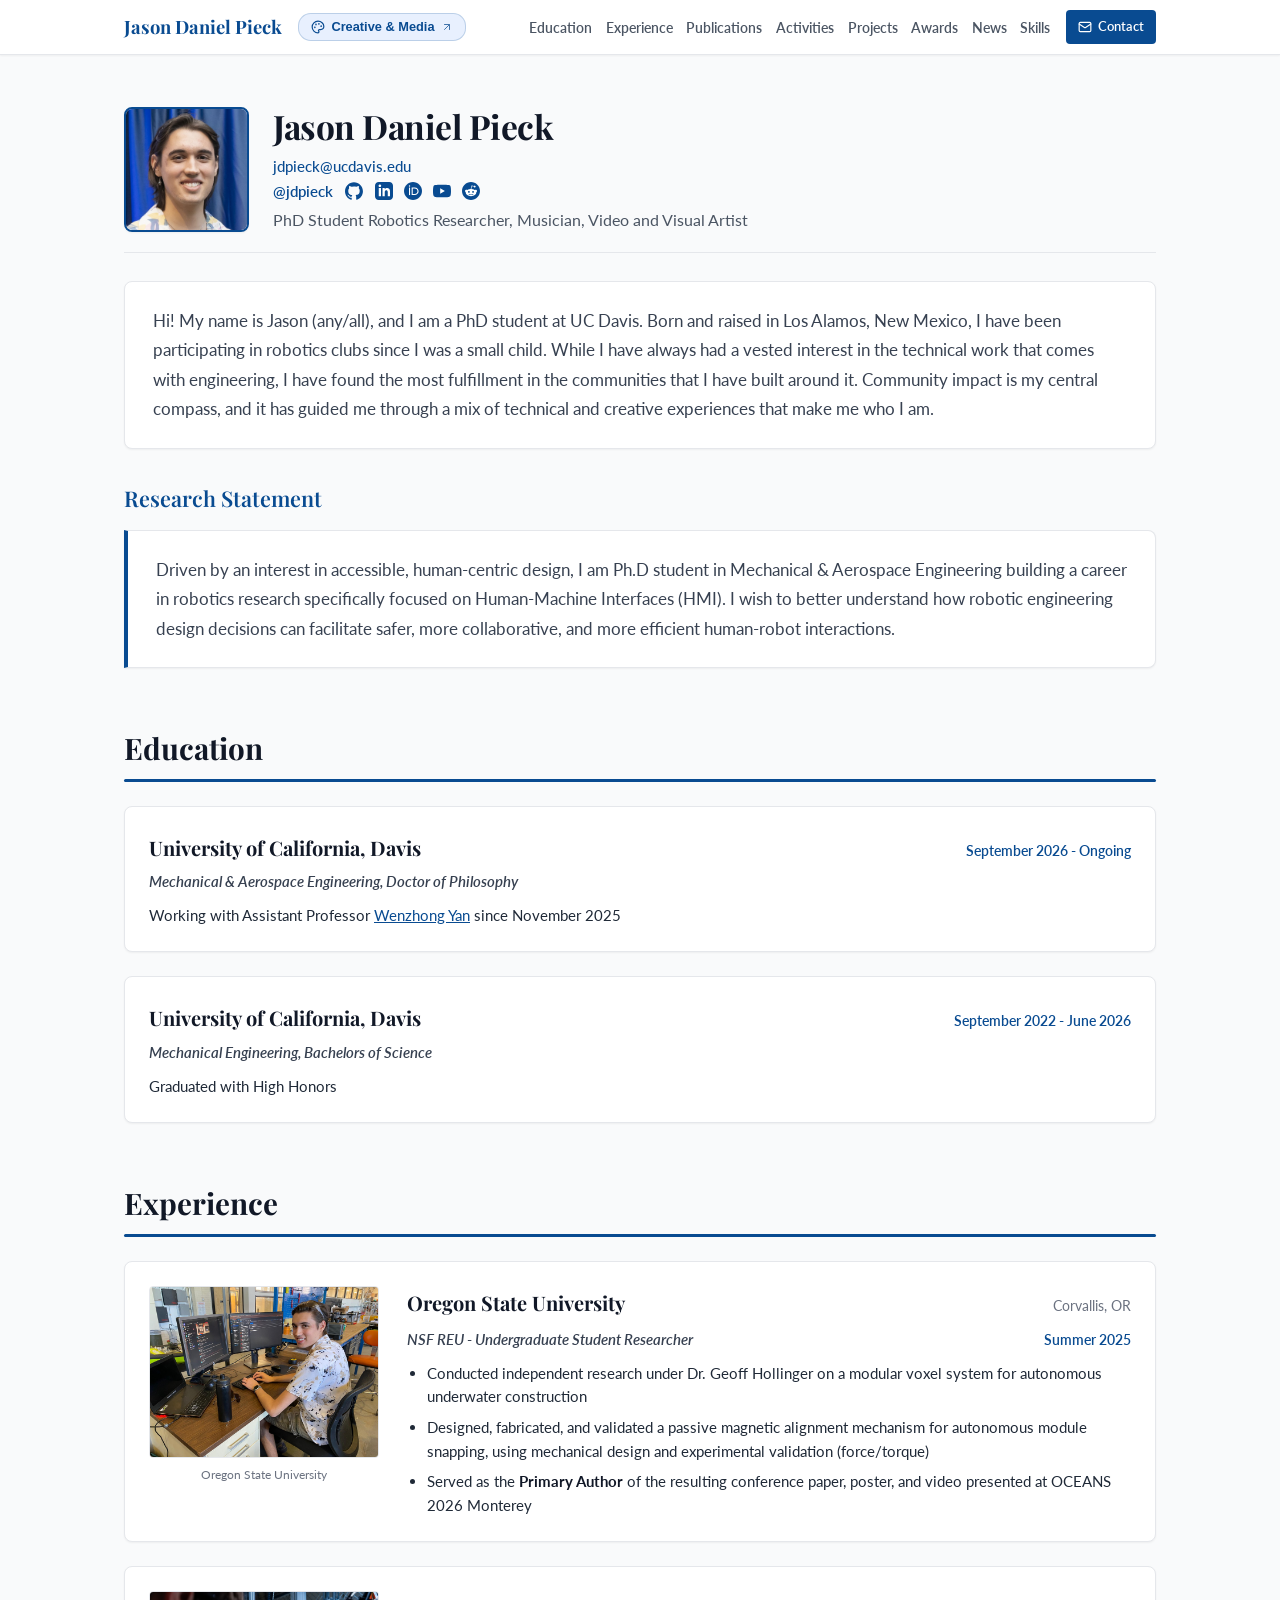
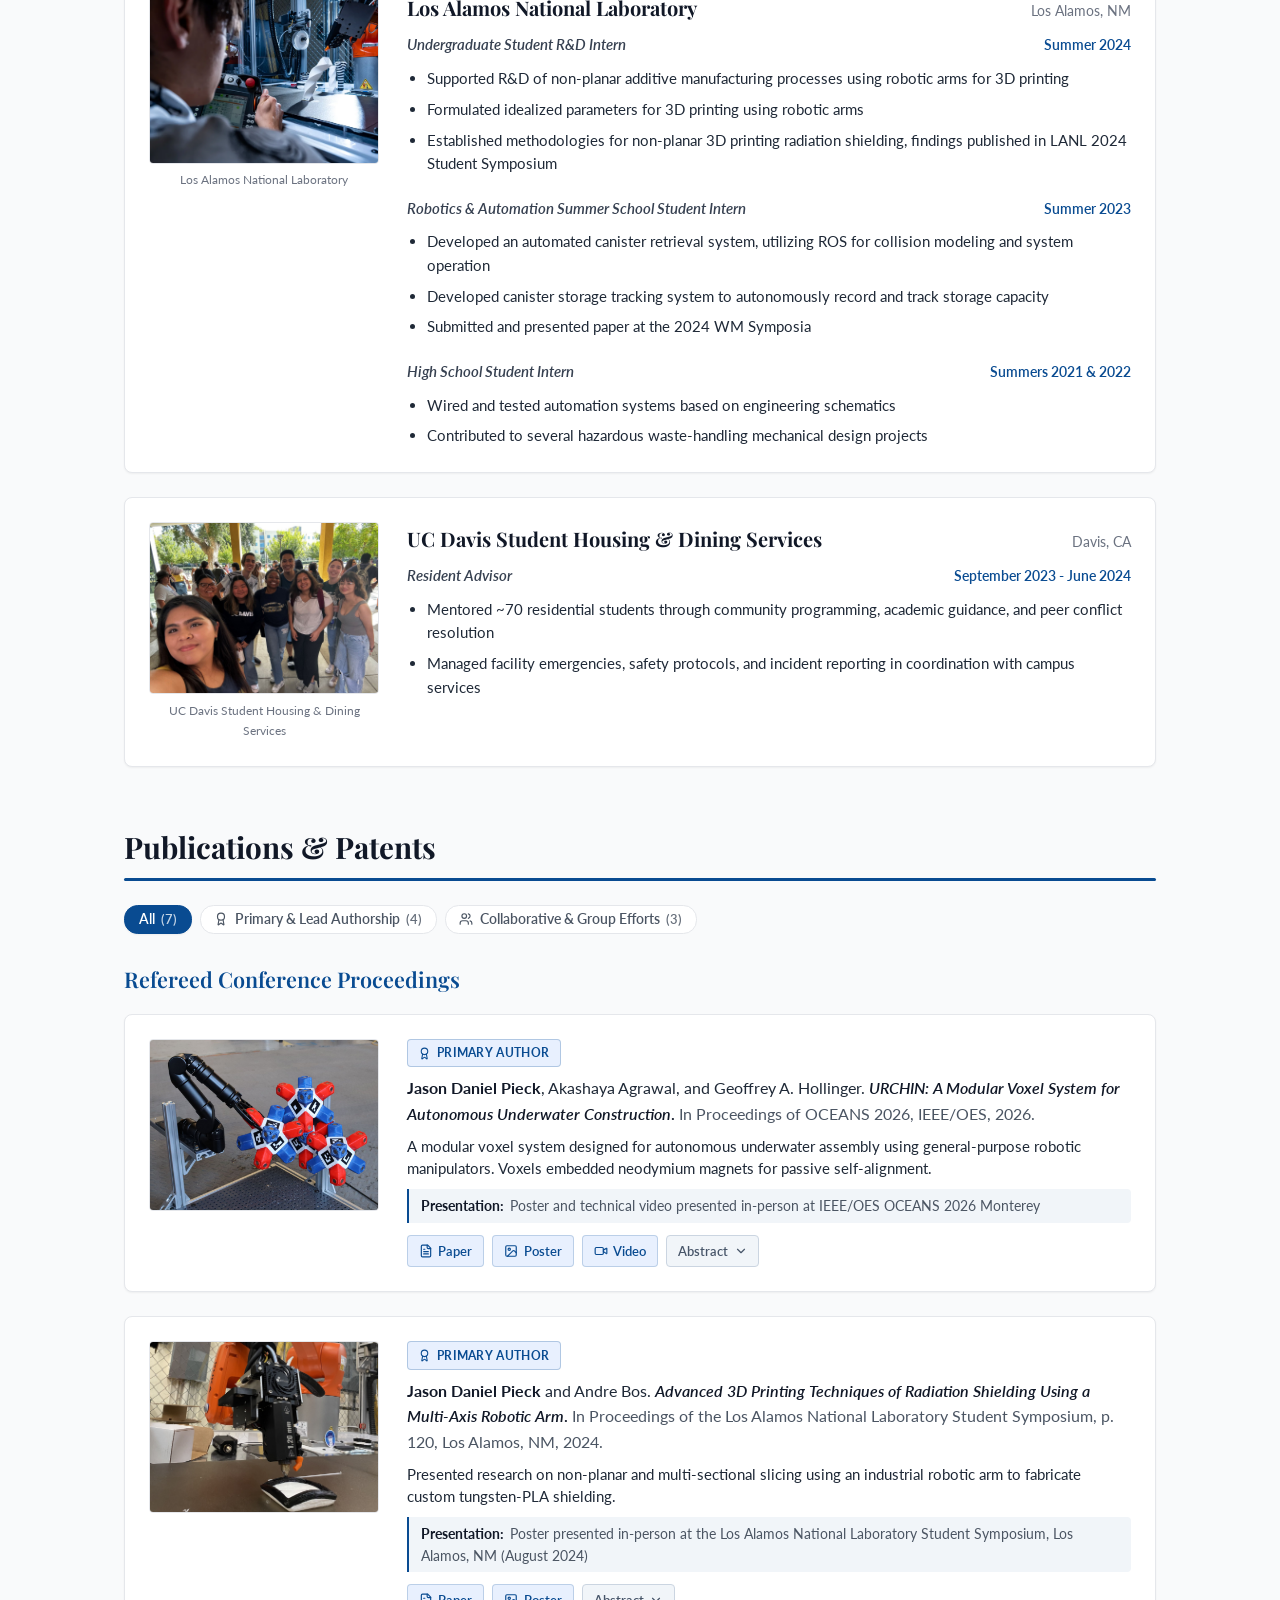
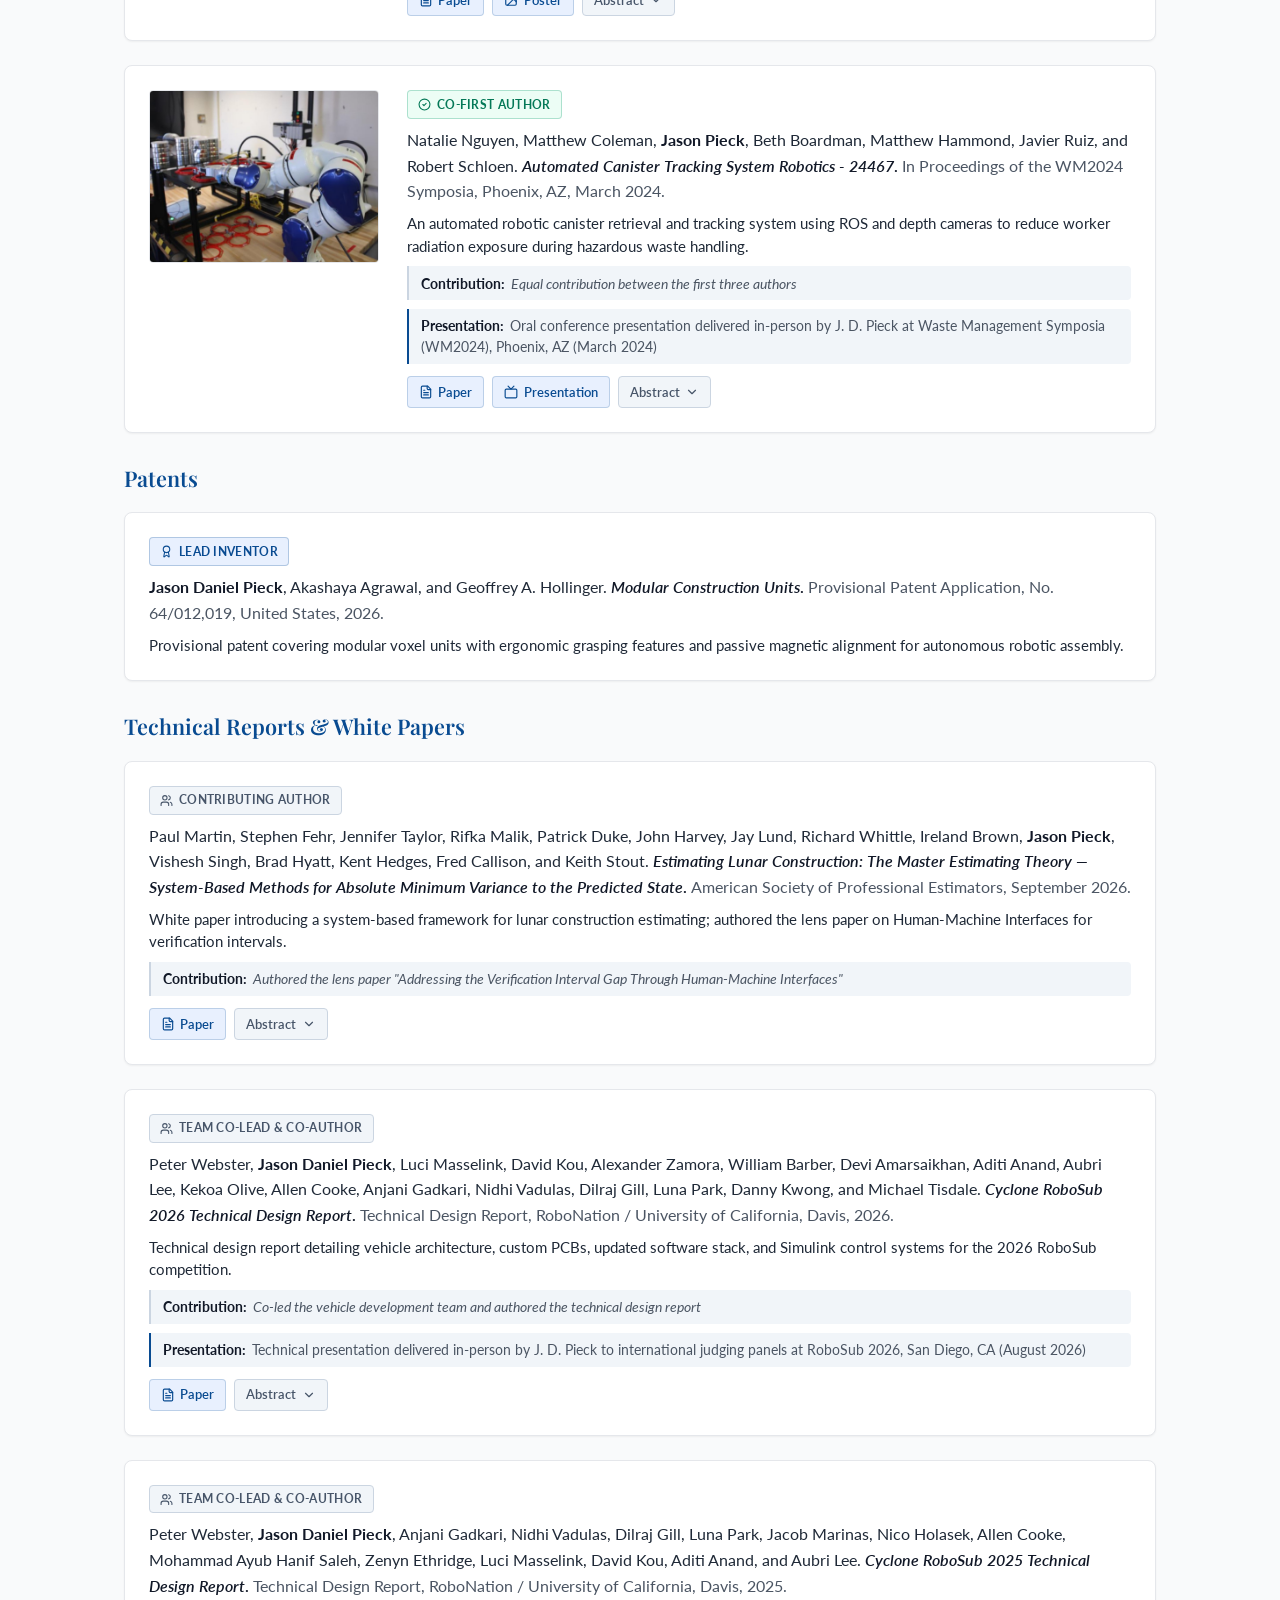
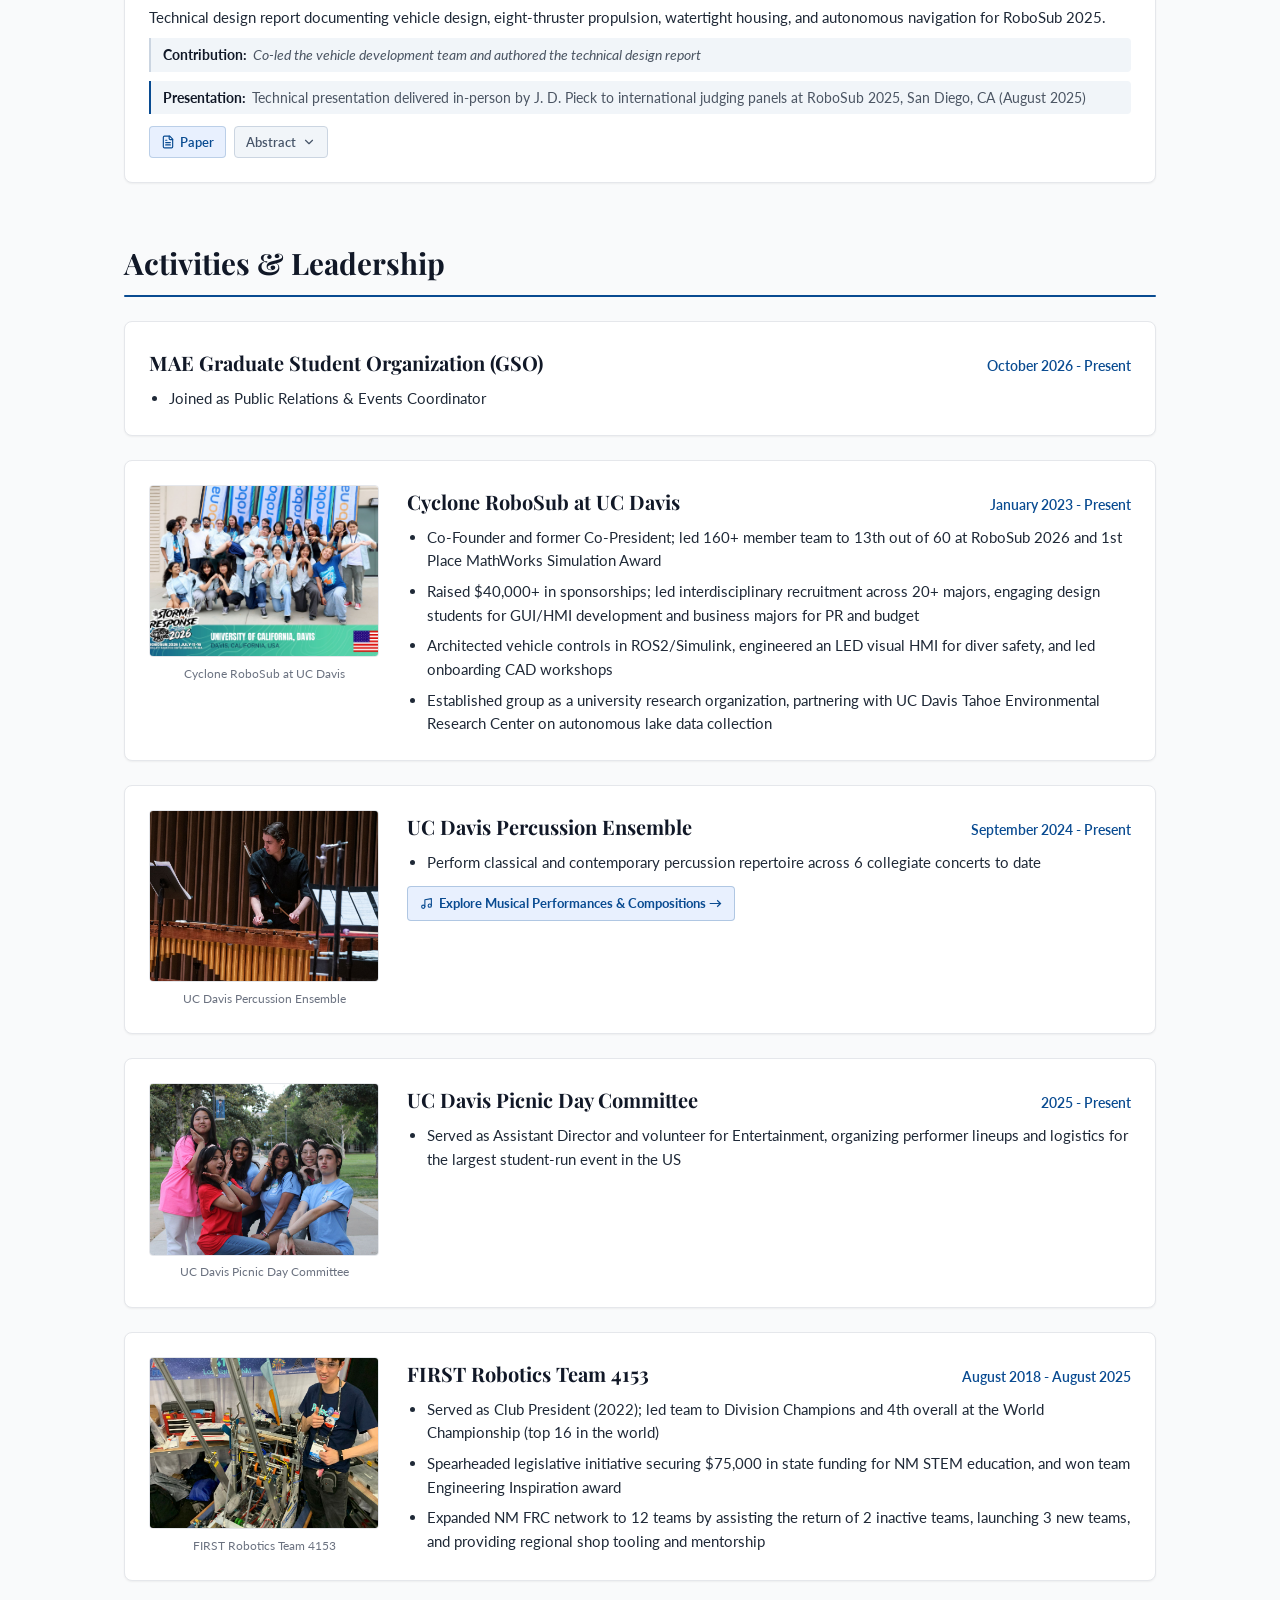
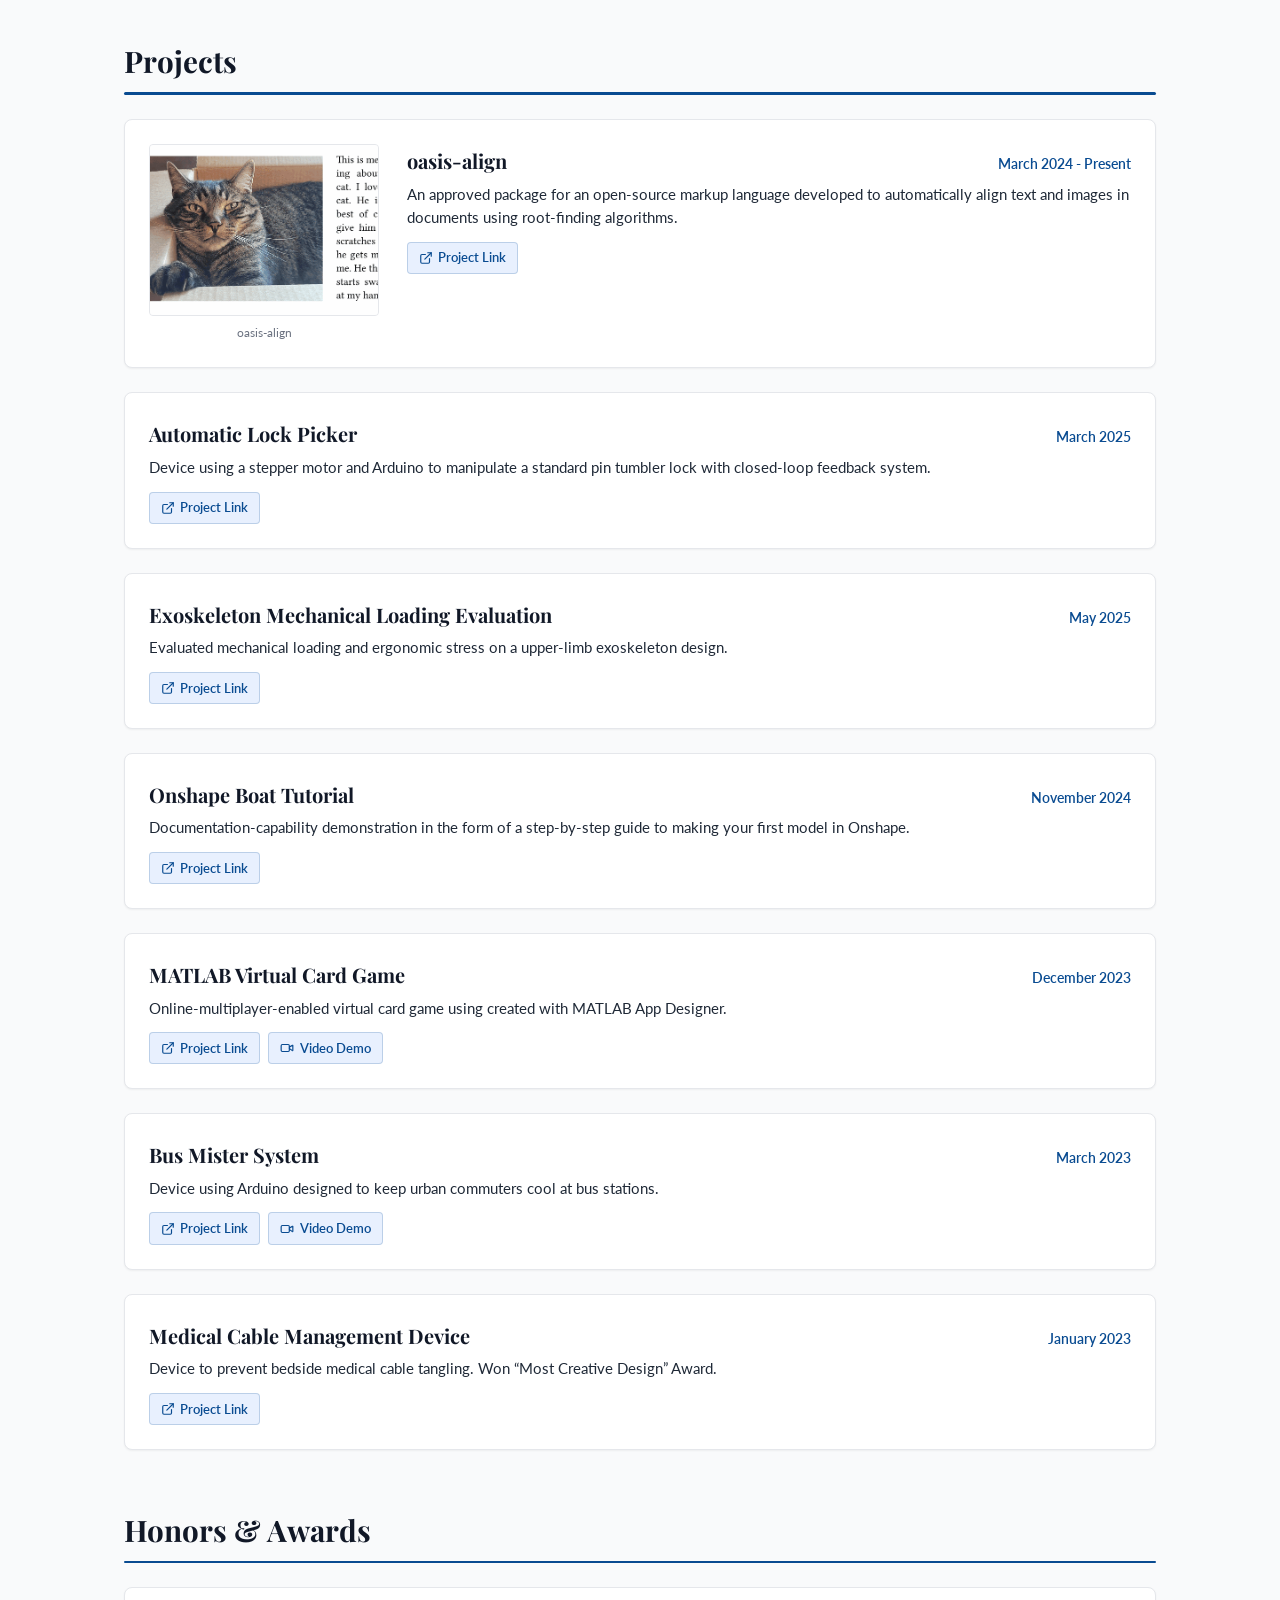
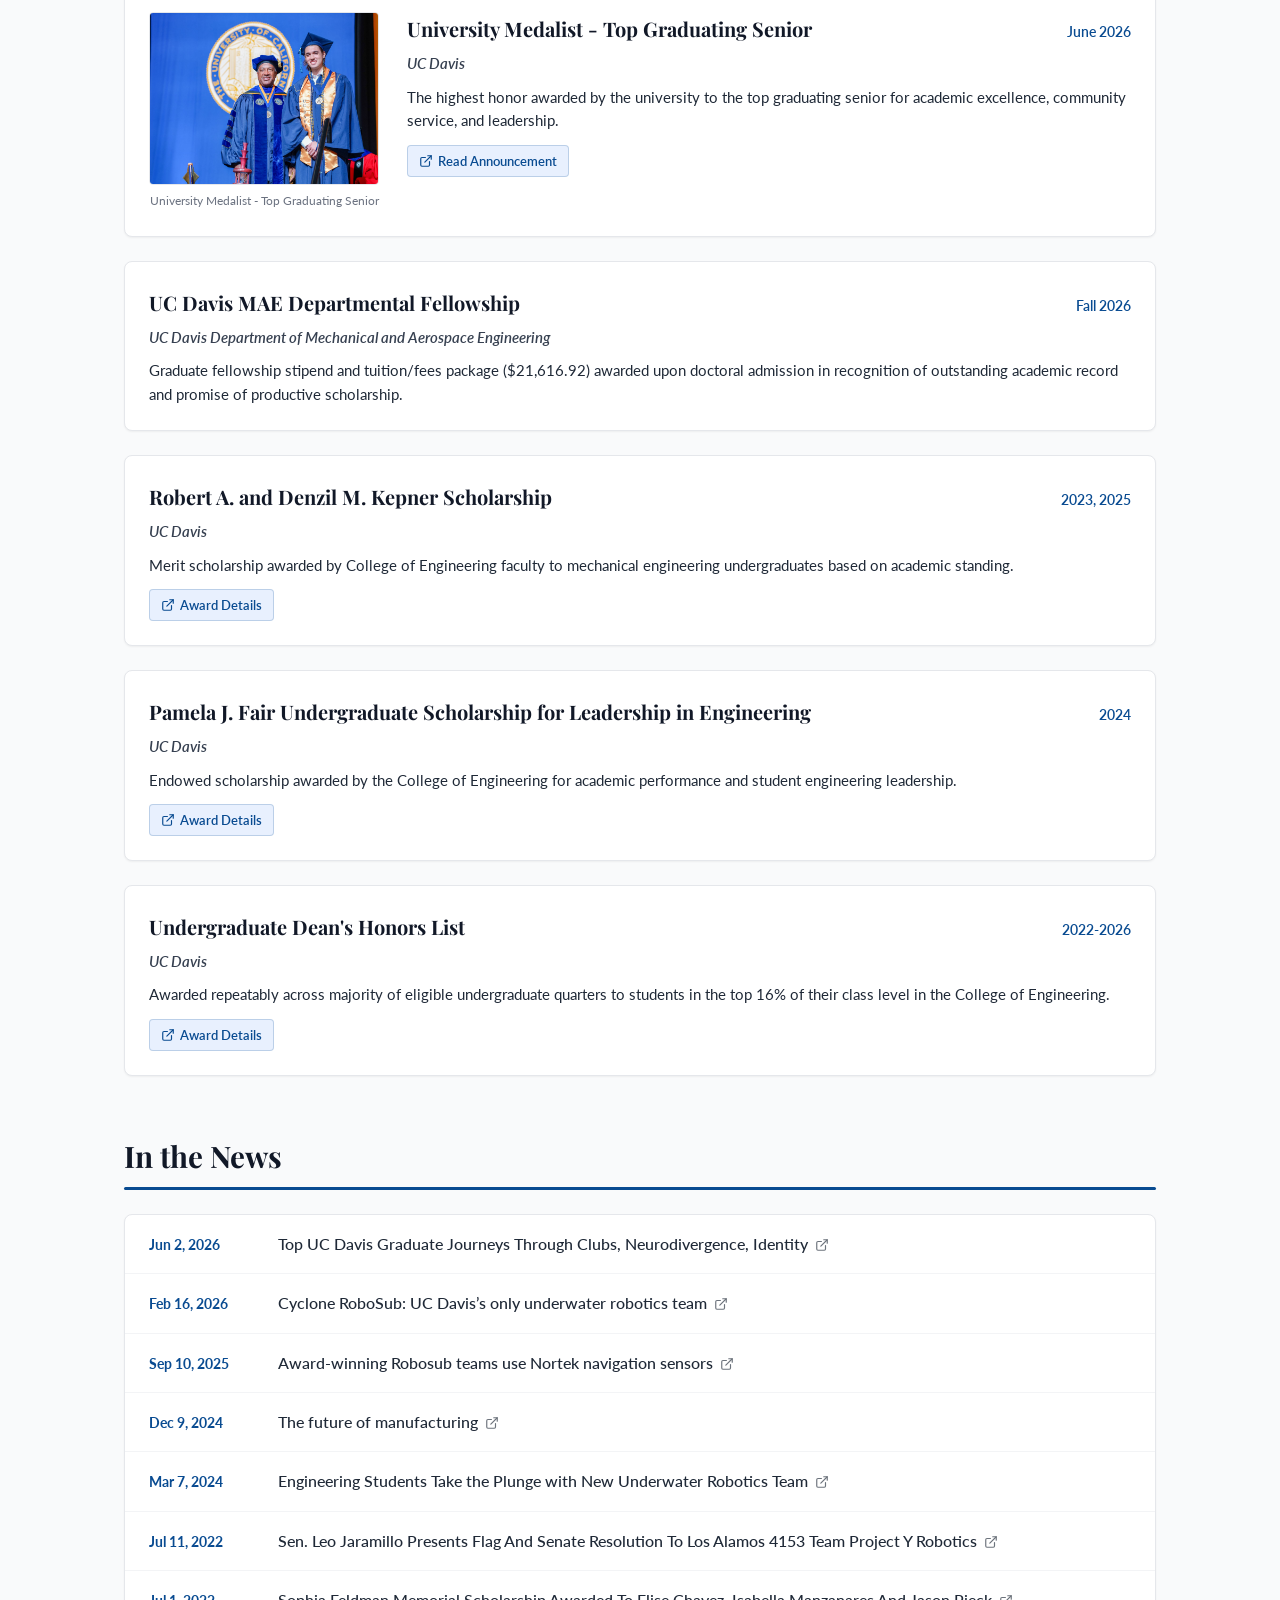
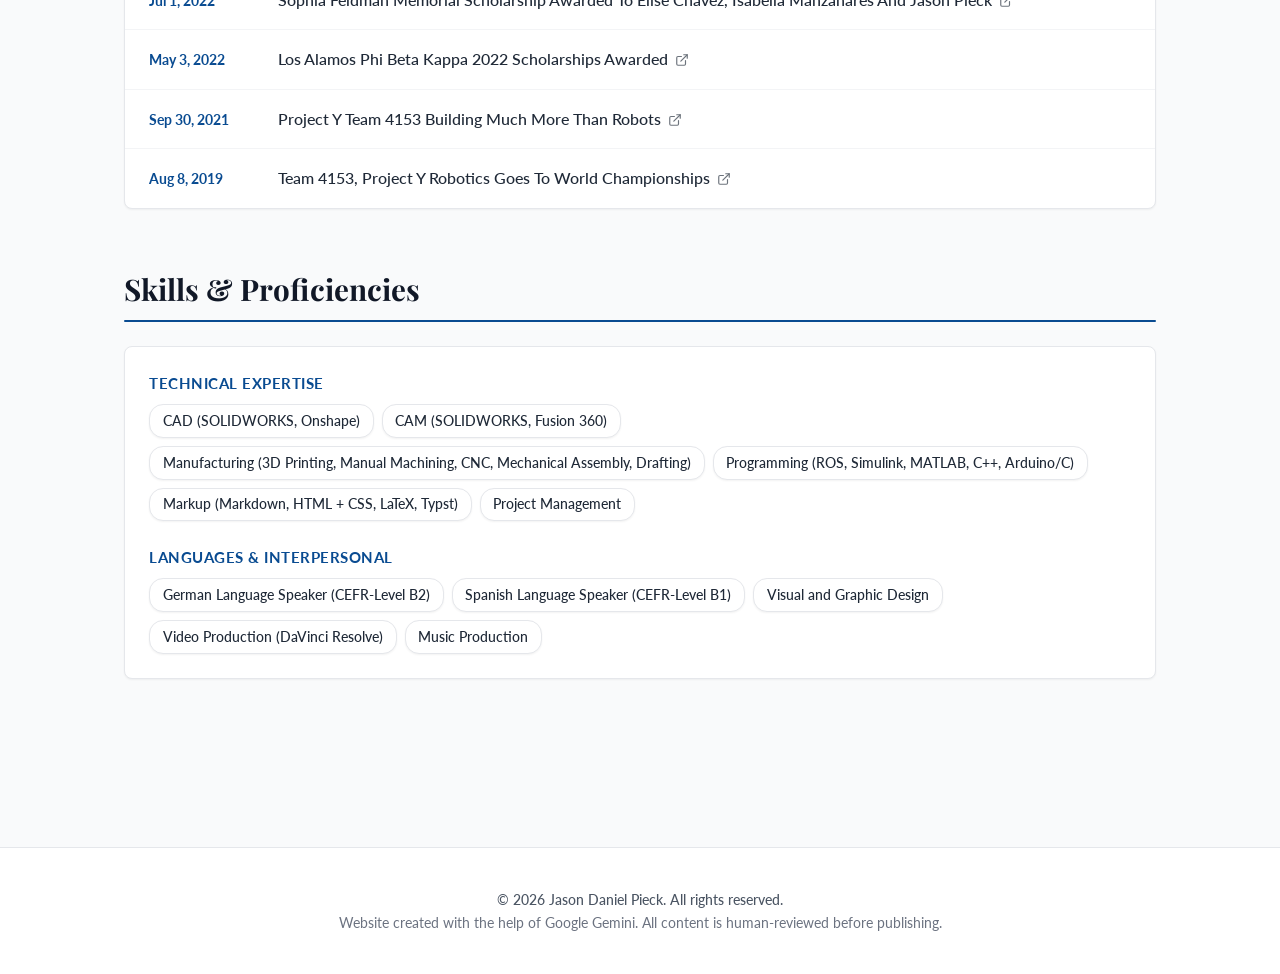
==== commit b17c3803: "Deploy website to GitHub Pages" ====
--- a/index.html
+++ b/index.html
@@ -9,7 +9,7 @@
     <link rel="preconnect" href="https://fonts.gstatic.com" crossorigin>
     <link href="https://fonts.googleapis.com/css2?family=Lato:ital,wght@0,300;0,400;0,700;1,300;1,400;1,700&family=Playfair+Display:ital,wght@0,600;0,700;1,600;1,700&display=swap" rel="stylesheet">
     <link rel="icon" type="image/svg+xml" href="./assets/github-65EcMEi2.svg" />
-    <script type="module" crossorigin src="./assets/index-CTFMknj_.js"></script>
+    <script type="module" crossorigin src="./assets/index-DCzTKzf7.js"></script>
     <link rel="stylesheet" crossorigin href="./assets/index-BrflwM0S.css">
   </head>
   <body>
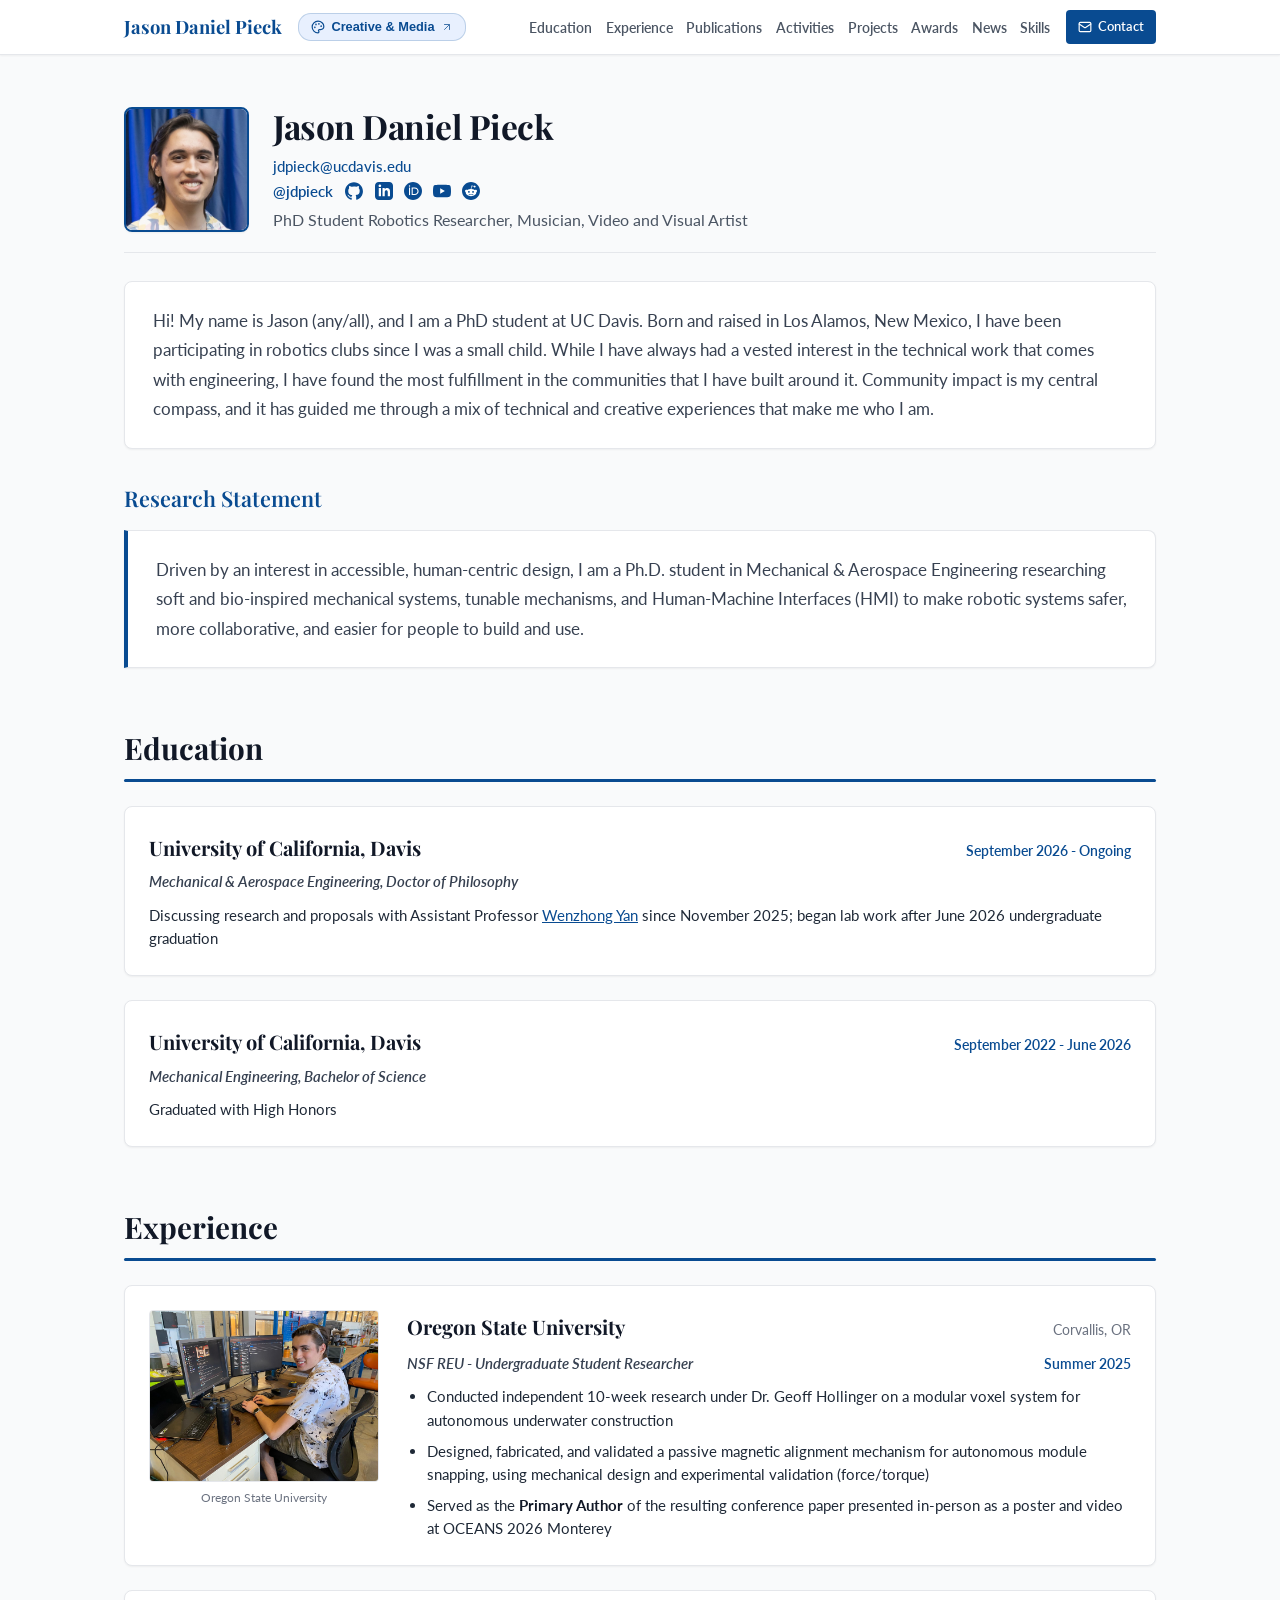
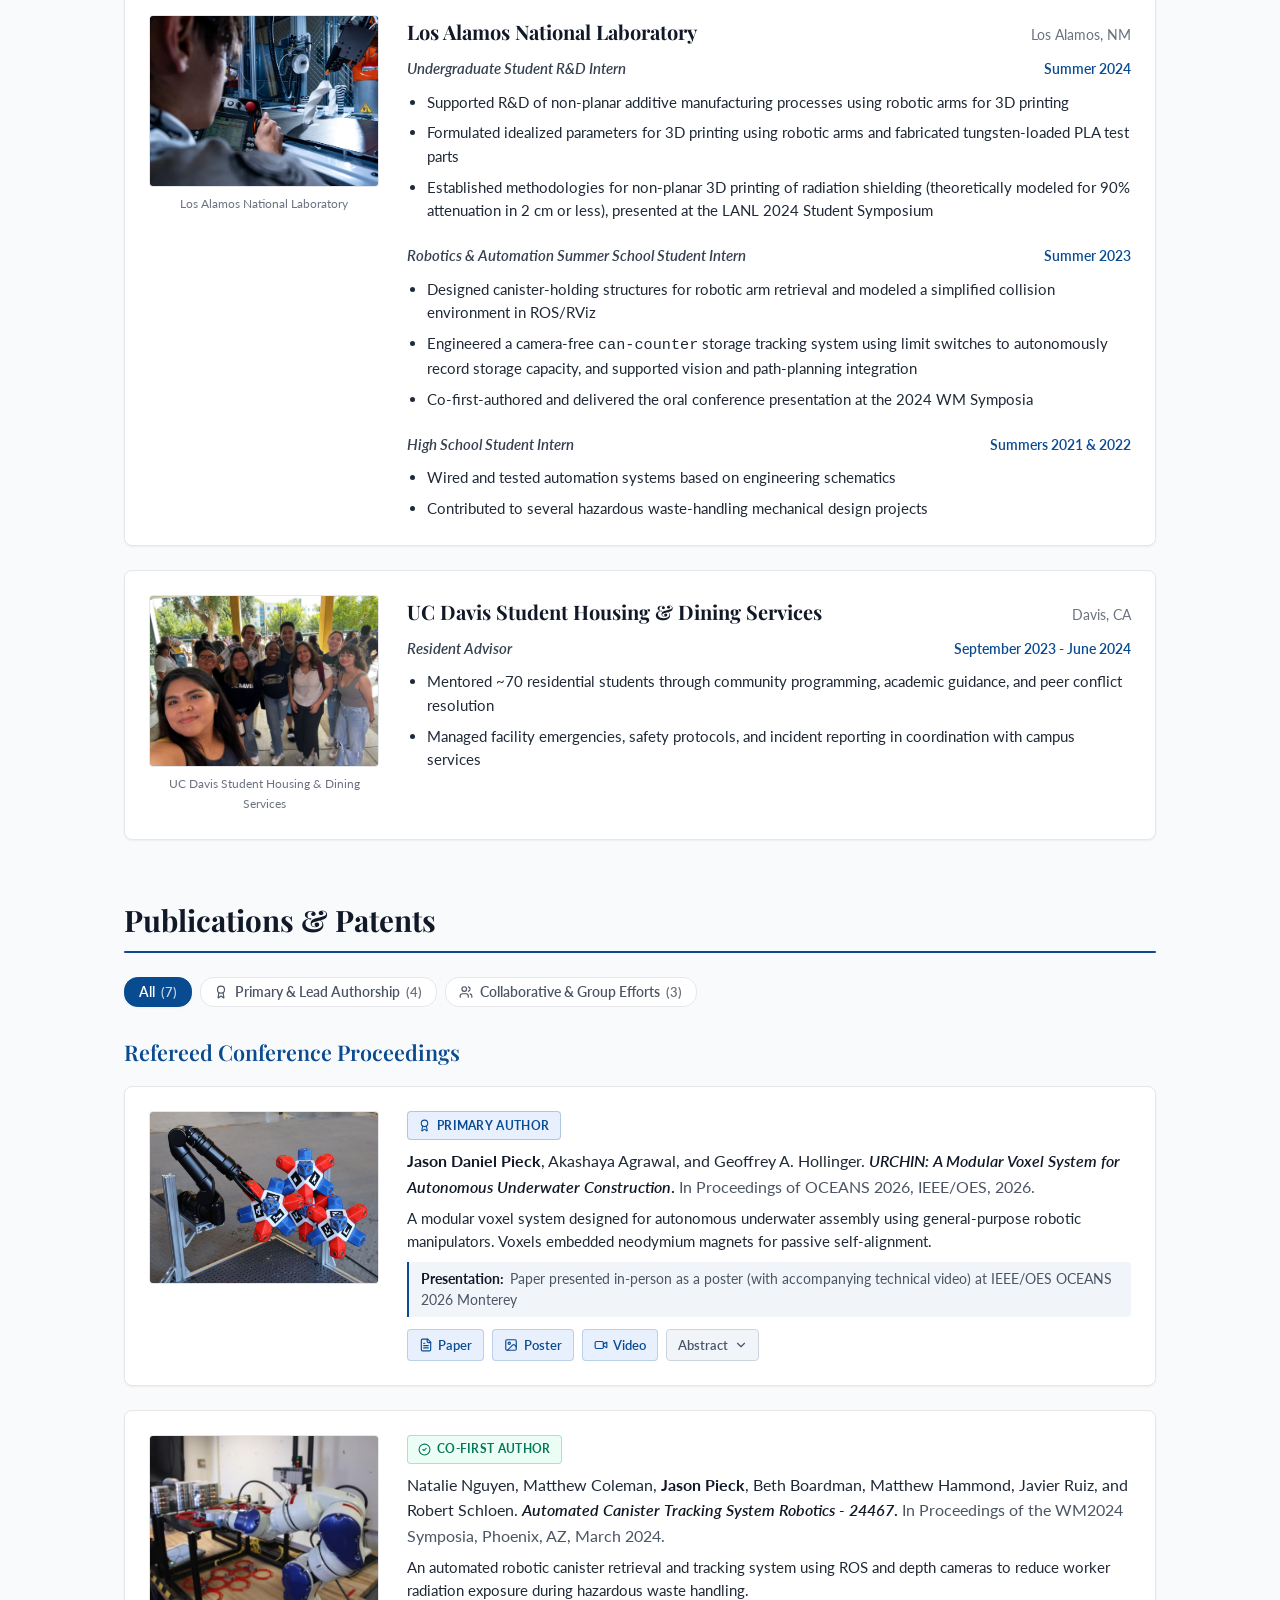
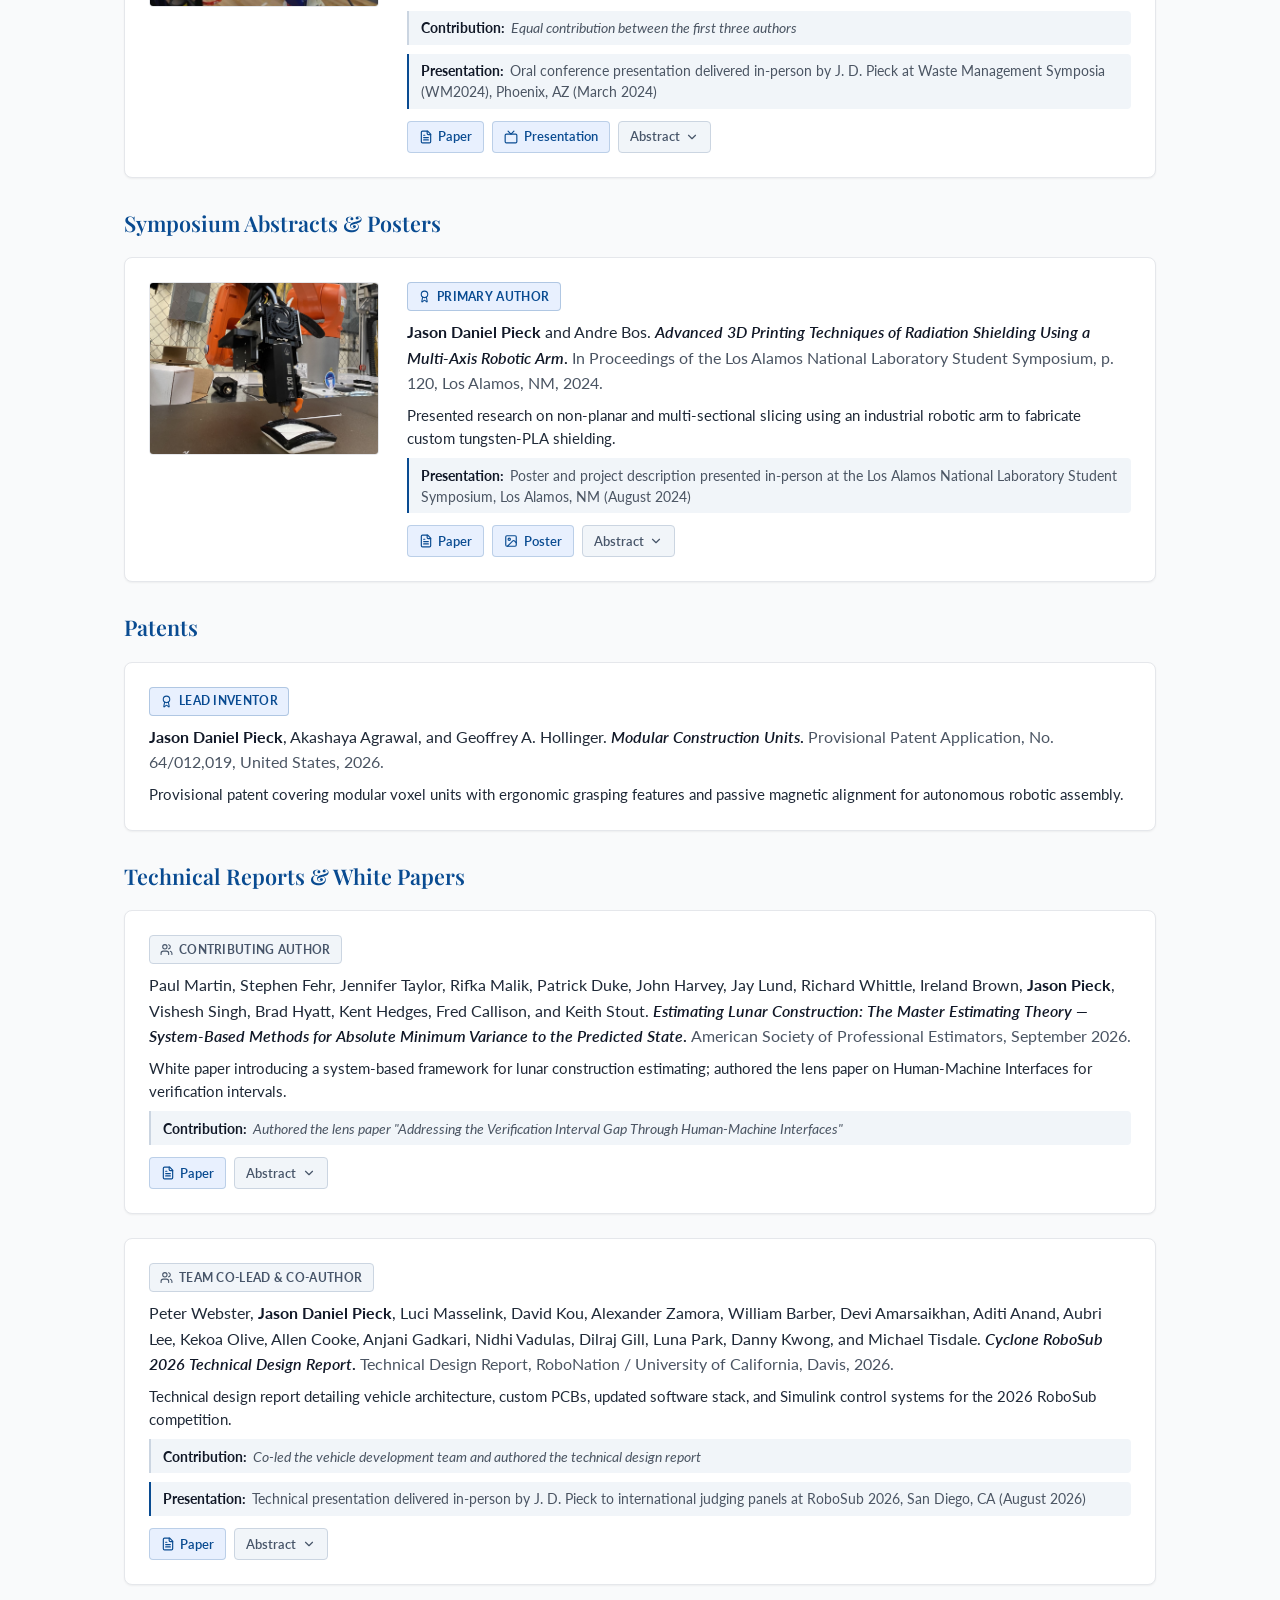
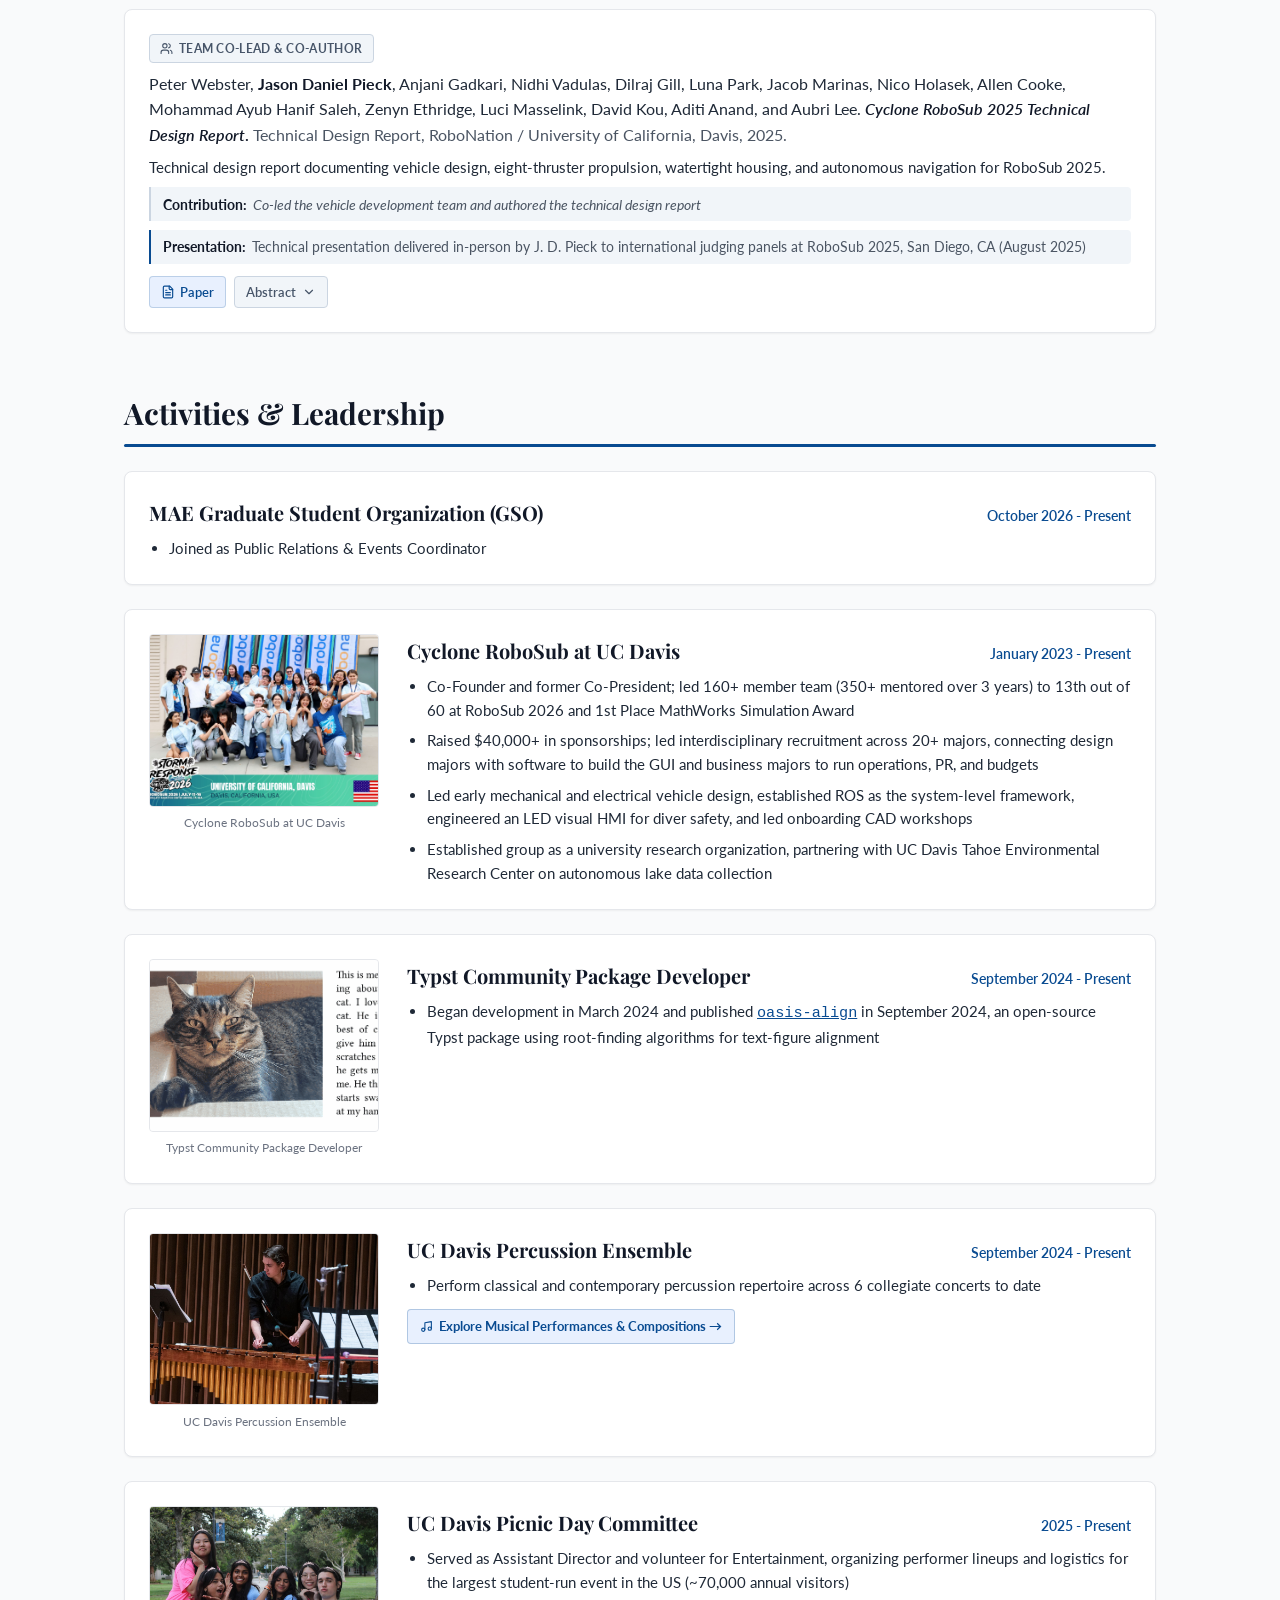
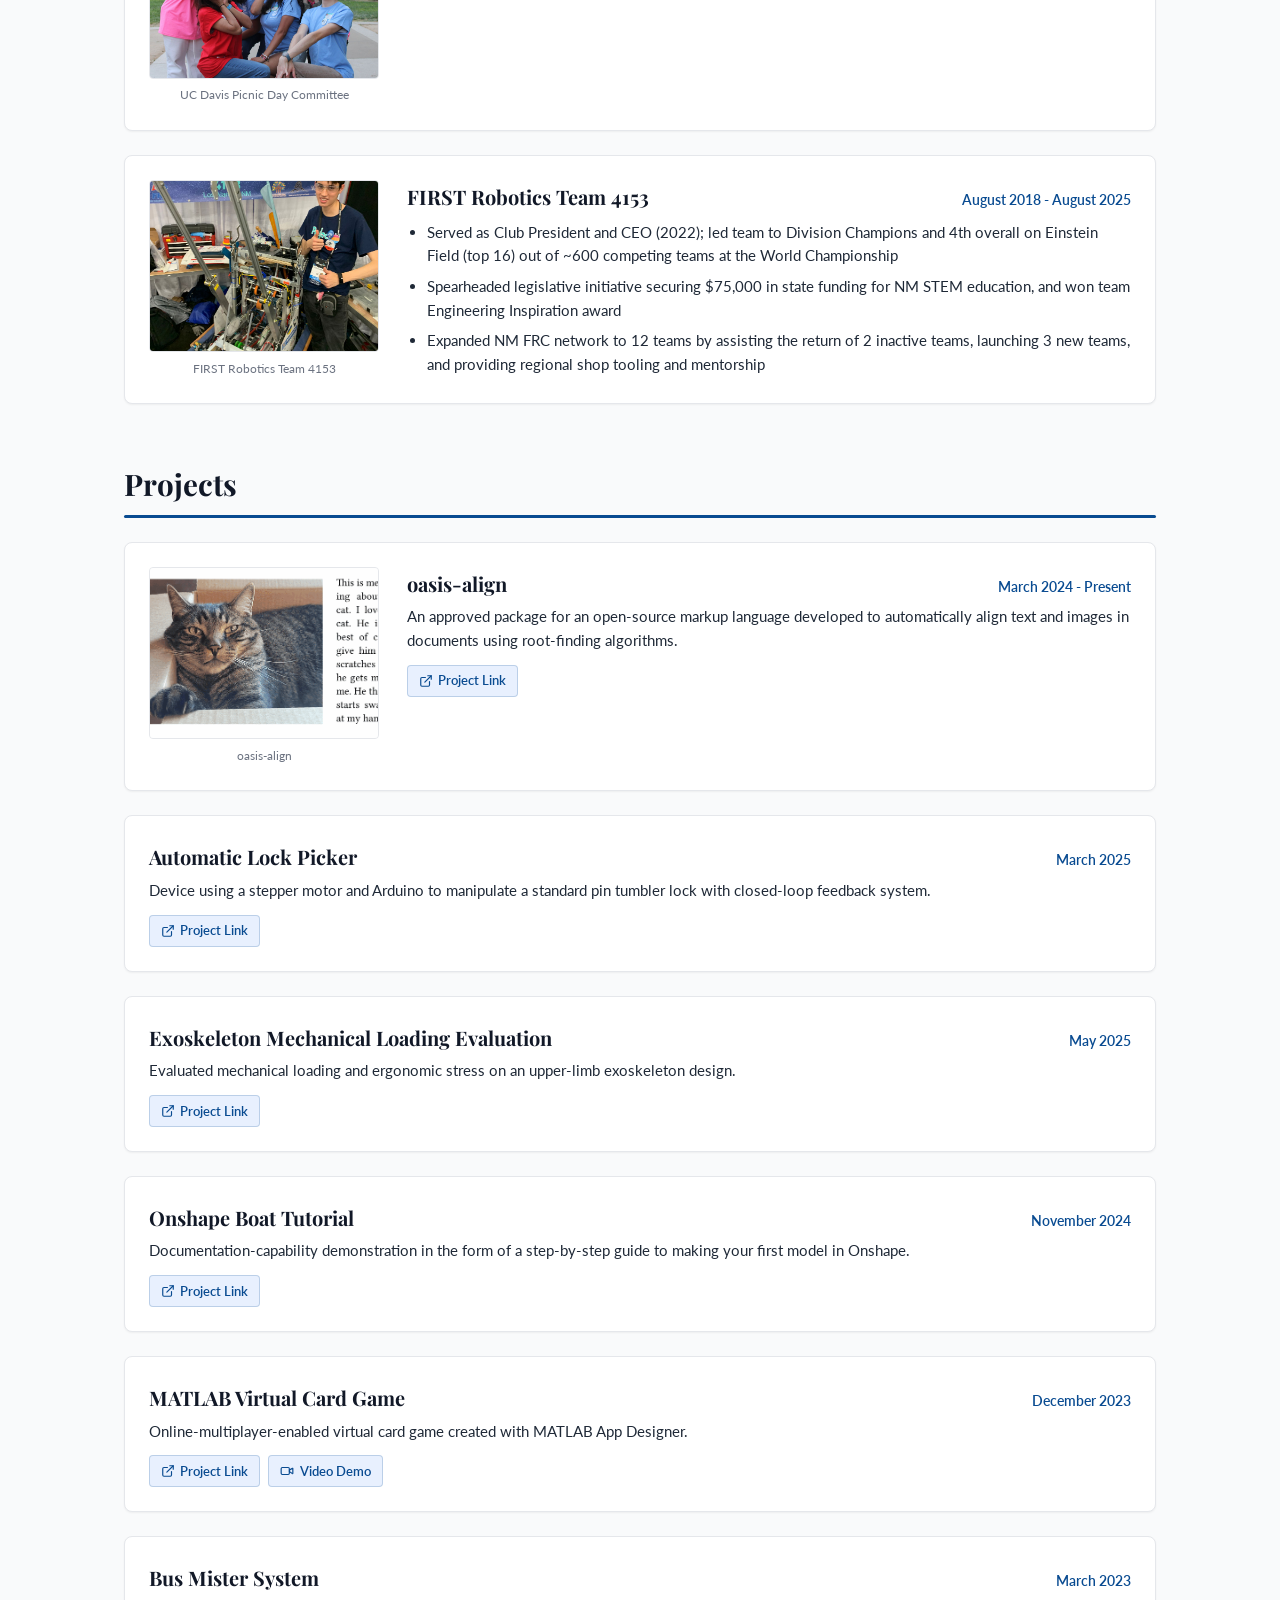
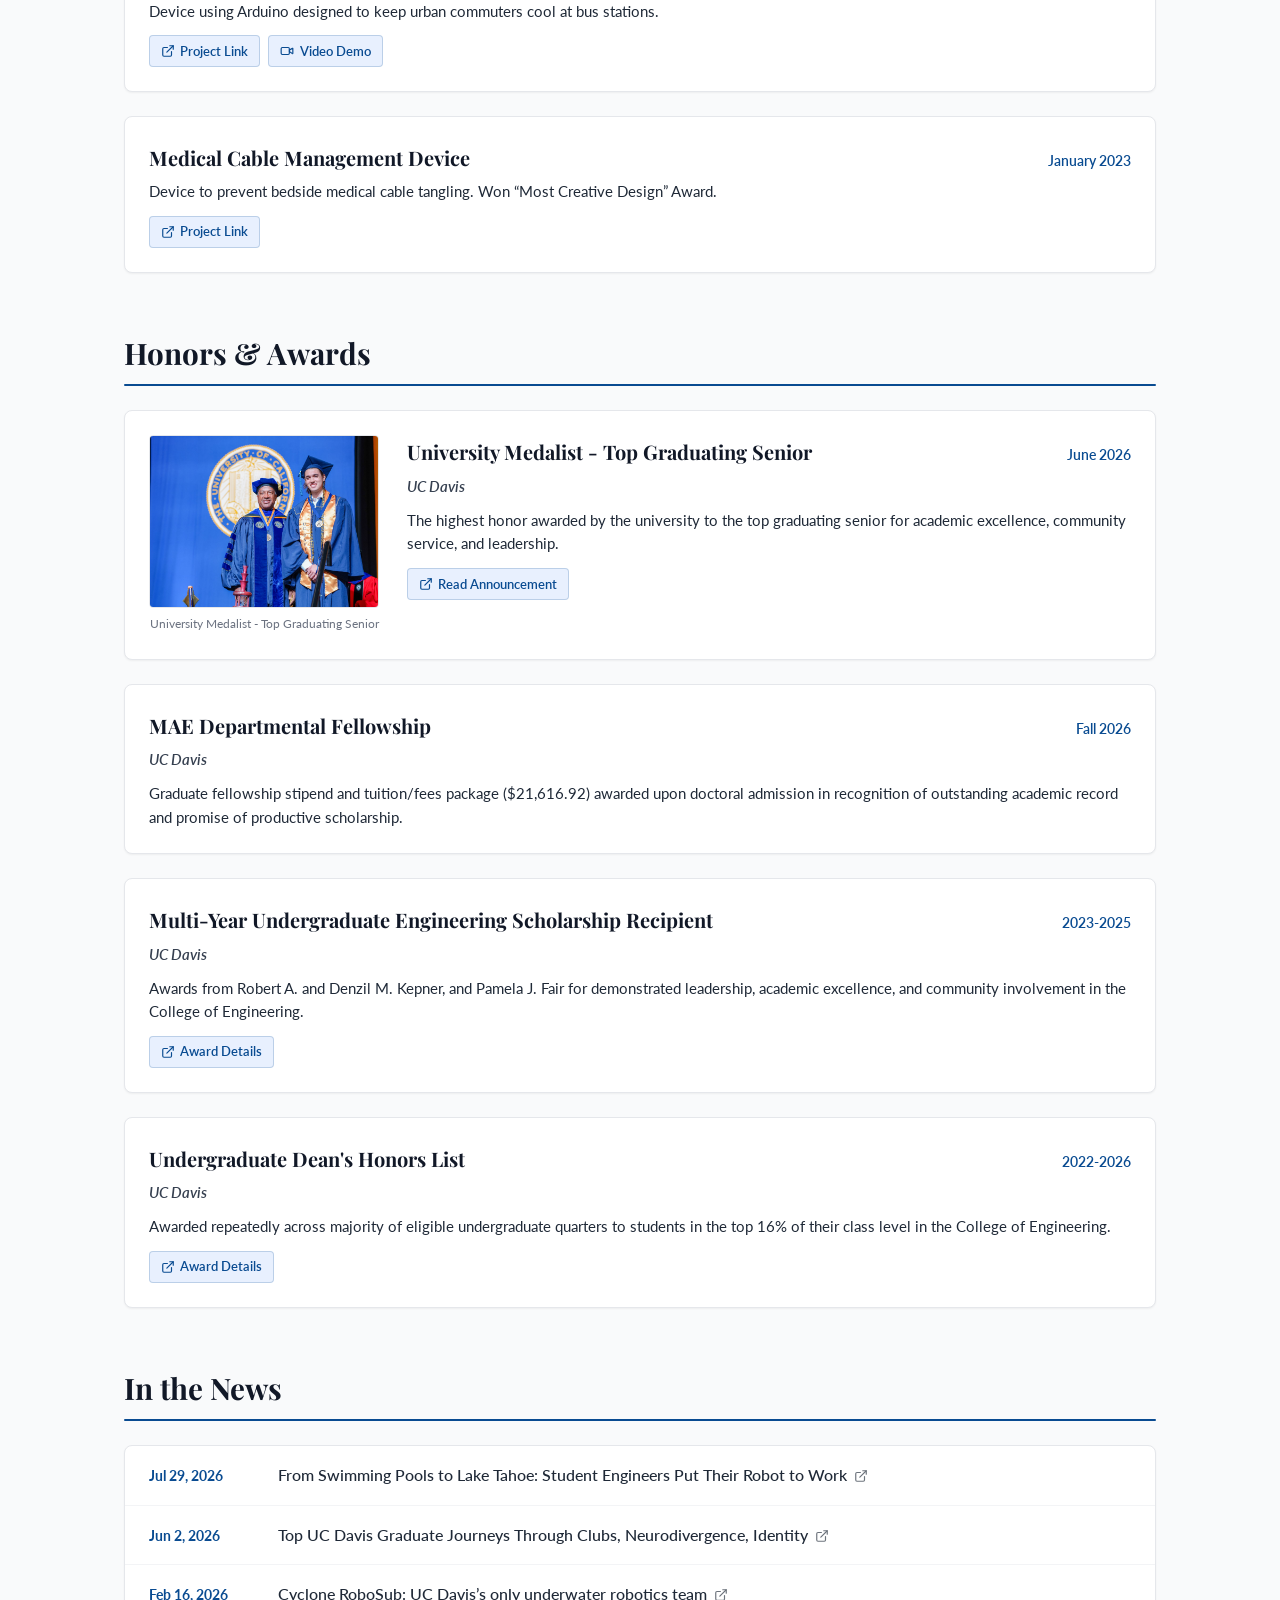
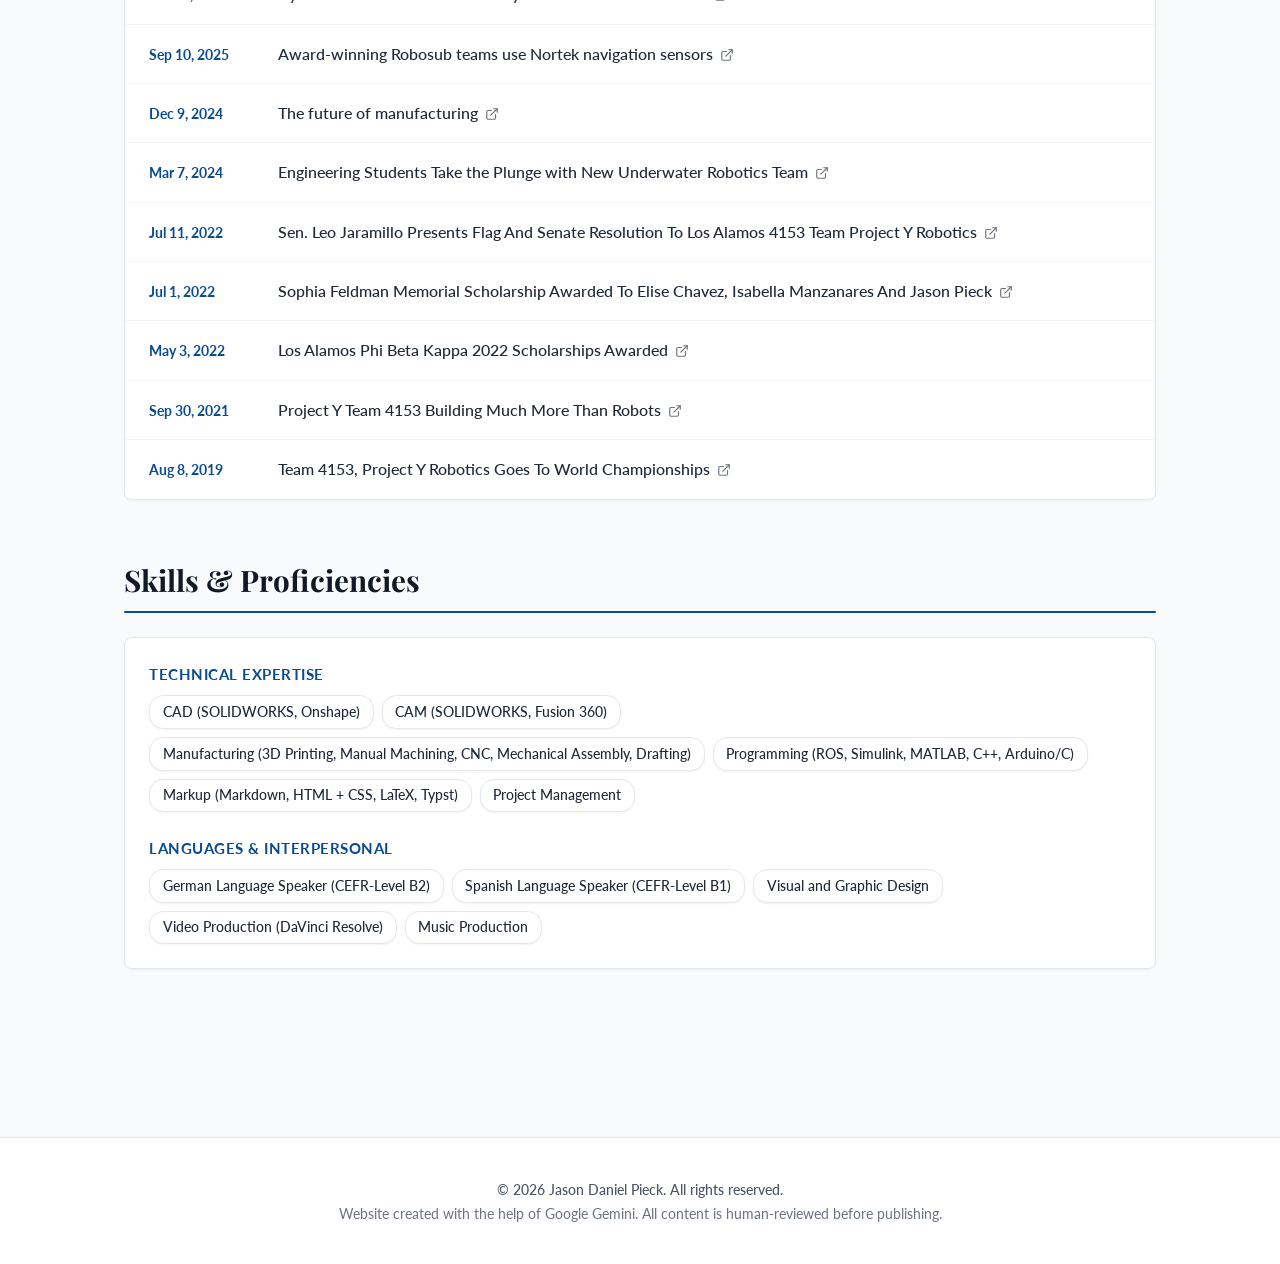
==== commit 07316bac: "Deploy website to GitHub Pages" ====
--- a/index.html
+++ b/index.html
@@ -9,8 +9,8 @@
     <link rel="preconnect" href="https://fonts.gstatic.com" crossorigin>
     <link href="https://fonts.googleapis.com/css2?family=Lato:ital,wght@0,300;0,400;0,700;1,300;1,400;1,700&family=Playfair+Display:ital,wght@0,600;0,700;1,600;1,700&display=swap" rel="stylesheet">
     <link rel="icon" type="image/svg+xml" href="./assets/github-65EcMEi2.svg" />
-    <script type="module" crossorigin src="./assets/index-DCzTKzf7.js"></script>
-    <link rel="stylesheet" crossorigin href="./assets/index-BrflwM0S.css">
+    <script type="module" crossorigin src="./assets/index-DHnunCtf.js"></script>
+    <link rel="stylesheet" crossorigin href="./assets/index-iawaKcEy.css">
   </head>
   <body>
     <div id="app"></div>
--- a/assets/index-iawaKcEy.css
+++ b/assets/index-iawaKcEy.css
@@ -0,0 +1 @@
+.navbar[data-v-3484b4bb]{position:sticky;top:0;z-index:100;background:#fffffff2;-webkit-backdrop-filter:blur(10px);backdrop-filter:blur(10px);border-bottom:1px solid var(--border-color);box-shadow:var(--shadow-sm)}.navbar-container[data-v-3484b4bb]{max-width:var(--max-content-width);margin:0 auto;padding:.65rem var(--space-lg);display:flex;align-items:center;justify-content:space-between;gap:var(--space-md)}.brand-group[data-v-3484b4bb]{display:flex;align-items:center;gap:1rem}.nav-brand[data-v-3484b4bb]{font-family:var(--font-serif);font-weight:700;font-size:1.15rem;color:var(--primary-accent);white-space:nowrap;cursor:pointer}.mode-switch-btn[data-v-3484b4bb]{display:inline-flex;align-items:center;gap:.4rem;background:var(--primary-accent-light);color:var(--primary-accent);border:1px solid rgba(9,75,145,.2);font-size:.8rem;font-weight:700;padding:.32rem .75rem;border-radius:var(--radius-pill);cursor:pointer;white-space:nowrap;transition:all .15s ease}.mode-switch-btn[data-v-3484b4bb]:hover{background:var(--primary-accent);color:#fff;border-color:var(--primary-accent);transform:translateY(-1px);box-shadow:var(--shadow-sm)}.switch-arrow[data-v-3484b4bb]{opacity:.75;transition:transform .15s ease}.mode-switch-btn:hover .switch-arrow[data-v-3484b4bb]{opacity:1;transform:translate(1px,-1px)}.nav-links[data-v-3484b4bb]{display:flex;align-items:center;justify-content:flex-end;margin-left:auto;gap:.85rem;list-style:none;scrollbar-width:none;-ms-overflow-style:none}.nav-links[data-v-3484b4bb]::-webkit-scrollbar{display:none}.nav-link[data-v-3484b4bb]{font-size:.86rem;font-weight:600;color:var(--text-muted);white-space:nowrap;cursor:pointer;transition:color .15s ease}.nav-link[data-v-3484b4bb]:hover{color:var(--primary-accent);text-decoration:none}.nav-btn[data-v-3484b4bb]{display:inline-flex;align-items:center;gap:.35rem;background-color:var(--primary-accent);color:#fff!important;font-size:.82rem;font-weight:600;padding:.36rem .75rem;border-radius:var(--radius-sm);transition:background-color .2s ease,transform .1s ease;white-space:nowrap;text-decoration:none!important}.nav-btn[data-v-3484b4bb]:hover{background-color:var(--primary-accent-hover);transform:translateY(-1px)}.mobile-nav-controls[data-v-3484b4bb]{display:flex;align-items:center;gap:.5rem}.mobile-mode-badge[data-v-3484b4bb]{display:inline-flex;align-items:center;gap:.25rem;background:var(--primary-accent-light);color:var(--primary-accent);border:1px solid rgba(9,75,145,.25);padding:.3rem .6rem;border-radius:var(--radius-pill);font-size:.75rem;font-weight:700;cursor:pointer}.mobile-contact-pill[data-v-3484b4bb]{display:inline-flex;align-items:center;justify-content:center;background-color:var(--primary-accent-light);color:var(--primary-accent)!important;border:1px solid rgba(9,75,145,.25);padding:.35rem .5rem;border-radius:var(--radius-sm);text-decoration:none!important}.hamburger-btn[data-v-3484b4bb]{display:inline-flex;align-items:center;justify-content:center;background:none;border:1px solid var(--border-color);border-radius:var(--radius-sm);color:var(--text-main);padding:.3rem;cursor:pointer;transition:background-color .15s ease,color .15s ease}.hamburger-btn[data-v-3484b4bb]:hover{background-color:#f1f5f9;color:var(--primary-accent)}.mobile-dropdown[data-v-3484b4bb]{position:absolute;top:100%;left:0;right:0;background:#fff;border-bottom:2px solid var(--primary-accent);box-shadow:var(--shadow-lg);max-height:calc(100vh - 4rem);overflow-y:auto}.mobile-mode-switcher-row[data-v-3484b4bb]{display:grid;grid-template-columns:1fr 1fr;gap:.5rem;padding:.75rem 1rem;background:#f8fafc;border-bottom:1px solid var(--border-color)}.mobile-mode-tab[data-v-3484b4bb]{display:flex;align-items:center;justify-content:center;gap:.4rem;padding:.5rem;border:1px solid var(--border-color);background:#fff;border-radius:var(--radius-sm);font-size:.8rem;font-weight:700;color:var(--text-muted);cursor:pointer}.mobile-mode-tab.active[data-v-3484b4bb]{background:var(--primary-accent);color:#fff;border-color:var(--primary-accent)}.mobile-menu-list[data-v-3484b4bb]{list-style:none;padding:.5rem 0;margin:0}.mobile-menu-link[data-v-3484b4bb]{display:block;padding:.75rem 1.5rem;font-size:.95rem;font-weight:600;color:var(--text-main);border-bottom:1px solid #f3f4f6;text-decoration:none!important;transition:background-color .15s ease,padding-left .15s ease;cursor:pointer}.mobile-menu-link[data-v-3484b4bb]:hover,.mobile-menu-link[data-v-3484b4bb]:active{background-color:var(--primary-accent-light);color:var(--primary-accent);padding-left:1.75rem}.mobile-menu-divider[data-v-3484b4bb]{height:1px;background-color:var(--border-color);margin:.4rem 0}.mobile-menu-contact-link[data-v-3484b4bb]{display:flex;align-items:center;gap:.6rem;padding:.85rem 1.5rem;font-size:.95rem;font-weight:700;color:#fff!important;background-color:var(--primary-accent);text-decoration:none!important;margin:.5rem 1rem .75rem;border-radius:var(--radius-sm);justify-content:center}.dropdown-enter-active[data-v-3484b4bb],.dropdown-leave-active[data-v-3484b4bb]{transition:opacity .2s ease,transform .2s ease;transform-origin:top}.dropdown-enter-from[data-v-3484b4bb],.dropdown-leave-to[data-v-3484b4bb]{opacity:0;transform:translateY(-8px)}@media(min-width:980px){.mobile-only[data-v-3484b4bb]{display:none!important}}@media(max-width:979px){.desktop-only[data-v-3484b4bb]{display:none!important}.navbar-container[data-v-3484b4bb]{padding:.6rem 1rem}.nav-brand[data-v-3484b4bb]{font-size:1.05rem}}.hero-banner[data-v-9ddce50e]{display:flex;align-items:center;gap:var(--space-lg);padding:1.25rem 0;border-bottom:1px solid var(--border-color)}.hero-avatar-box[data-v-9ddce50e]{width:125px;height:125px;border-radius:var(--radius-md);border:2px solid var(--primary-accent);overflow:hidden;box-shadow:var(--shadow-sm);cursor:zoom-in;flex-shrink:0}.hero-avatar-box img[data-v-9ddce50e]{width:100%;height:100%;object-fit:cover}.hero-text-stack[data-v-9ddce50e]{display:flex;flex-direction:column;gap:var(--space-xs);min-width:0}.hero-name[data-v-9ddce50e]{font-family:var(--font-serif);font-size:2.1rem;font-weight:700;color:var(--text-heading);letter-spacing:-.5px;line-height:1.1;margin:0 0 var(--space-sm) 0;padding:0}.hero-email-row[data-v-9ddce50e]{font-size:.95rem;line-height:1.3}.hero-email[data-v-9ddce50e]{color:var(--primary-accent);font-weight:500}.hero-email[data-v-9ddce50e]:hover{color:var(--primary-accent-hover);text-decoration:underline}.hero-social-row[data-v-9ddce50e]{display:flex;align-items:center;gap:.65rem;font-size:.92rem;line-height:1.3}.hero-username[data-v-9ddce50e]{font-weight:600;color:var(--primary-accent)}.hero-social-icons[data-v-9ddce50e]{display:inline-flex;align-items:center;gap:.45rem}.social-icon-link[data-v-9ddce50e]{display:inline-flex;align-items:center;justify-content:center;width:22px;height:22px;border-radius:var(--radius-sm);color:var(--primary-accent);transition:color .2s ease,transform .15s ease}.social-icon-link[data-v-9ddce50e]:hover{transform:translateY(-1px)}.social-icon-link.social-github[data-v-9ddce50e]:hover{color:#24292f}.social-icon-link.social-linkedin[data-v-9ddce50e]:hover{color:#0a66c2}.social-icon-link.social-orcid[data-v-9ddce50e]:hover{color:#a6ce39}.social-icon-link.social-youtube[data-v-9ddce50e]:hover{color:red}.social-icon-link.social-reddit[data-v-9ddce50e]:hover{color:#ff4500}.social-svg[data-v-9ddce50e]{width:18px;height:18px;display:block;flex-shrink:0;transition:fill .2s ease}.hero-title[data-v-9ddce50e]{font-size:1rem;font-weight:400;color:var(--text-muted);line-height:1.4;margin-top:.15rem}@media(max-width:768px){.hero-banner[data-v-9ddce50e]{flex-direction:column;align-items:flex-start;gap:1.15rem;padding:1.25rem 0}.hero-avatar-box[data-v-9ddce50e]{width:105px;height:105px}.hero-name[data-v-9ddce50e]{font-size:1.75rem;line-height:1.15;margin-bottom:.35rem}.hero-email-row[data-v-9ddce50e]{font-size:.9rem}.hero-social-row[data-v-9ddce50e]{font-size:.88rem;gap:.5rem}.hero-title[data-v-9ddce50e]{font-size:.92rem;line-height:1.4}}.lightbox-backdrop[data-v-95184996]{position:fixed;top:0;right:0;bottom:0;left:0;background:#0f172ae0;-webkit-backdrop-filter:blur(5px);backdrop-filter:blur(5px);z-index:9999;display:flex;align-items:center;justify-content:center;padding:1.5rem}.lightbox-content[data-v-95184996]{position:relative;max-width:90vw;max-height:90vh;display:flex;flex-direction:column;align-items:center}.lightbox-img[data-v-95184996]{max-width:100%;max-height:80vh;object-fit:contain;border-radius:var(--radius-md);box-shadow:var(--shadow-lg)}.lightbox-caption[data-v-95184996]{color:#fff;margin-top:1rem;font-size:.95rem;text-align:center;font-weight:500}.lightbox-close[data-v-95184996]{position:absolute;top:-2.5rem;right:0;background:none;border:none;color:#fff;font-size:1.75rem;cursor:pointer;padding:.25rem;display:flex;align-items:center;justify-content:center;transition:opacity .15s ease}.lightbox-close[data-v-95184996]:hover{opacity:.8}.intro-section[data-v-196295e3]{margin-top:1.75rem;scroll-margin-top:5rem}.intro-card[data-v-196295e3]{background:var(--bg-card);border:1px solid var(--border-color);border-radius:var(--radius-md);padding:1.5rem 1.75rem;box-shadow:var(--shadow-sm);transition:box-shadow .2s ease,border-color .2s ease}.intro-card[data-v-196295e3]:hover{border-color:var(--border-hover);box-shadow:var(--shadow-md)}.research-subsection[data-v-196295e3]{margin-top:2rem;scroll-margin-top:5rem}.research-subsection[data-v-196295e3]:first-child{margin-top:0}.research-subsection .subsection-title[data-v-196295e3]{margin-top:0;margin-bottom:.85rem}.research-quote-card[data-v-196295e3]{background:var(--bg-card);border:1px solid var(--border-color);border-left:4px solid var(--primary-accent);border-radius:0 var(--radius-md) var(--radius-md) 0;padding:1.5rem 1.75rem;box-shadow:var(--shadow-sm);transition:box-shadow .2s ease,border-color .2s ease}.research-quote-card[data-v-196295e3]:hover{border-color:var(--border-hover);border-left-color:var(--primary-accent);box-shadow:var(--shadow-md)}.intro-markdown[data-v-196295e3]{font-size:1.05rem;line-height:1.75;color:#374151}.intro-markdown[data-v-196295e3] p{margin-bottom:1.1rem}.intro-markdown[data-v-196295e3] p:last-child{margin-bottom:0}.intro-markdown[data-v-196295e3] strong{color:var(--text-heading);font-weight:600}.intro-markdown[data-v-196295e3] a{color:var(--primary-accent);text-decoration:underline;transition:color .15s ease}.intro-markdown[data-v-196295e3] a:hover{color:var(--primary-accent-hover)}@media(max-width:768px){.intro-section[data-v-196295e3]{margin-top:1.25rem;scroll-margin-top:4.5rem}.intro-card[data-v-196295e3],.research-quote-card[data-v-196295e3]{padding:1.15rem 1.2rem}.intro-markdown[data-v-196295e3]{font-size:.95rem;line-height:1.65}.intro-markdown[data-v-196295e3] p{margin-bottom:.85rem}.research-subsection[data-v-196295e3]{margin-top:1.5rem;scroll-margin-top:4.5rem}}.entry-photo-col[data-v-dbed9f9e]{width:100%}.entry-thumbnail-wrapper[data-v-dbed9f9e]{position:relative;overflow:hidden;border-radius:var(--radius-sm);border:1px solid var(--border-color);background-color:var(--bg-subtle);cursor:zoom-in;transition:transform .2s ease,box-shadow .2s ease,border-color .2s ease;aspect-ratio:4 / 3}.entry-thumbnail-wrapper[data-v-dbed9f9e]:hover{transform:translateY(-2px);border-color:var(--primary-accent);box-shadow:var(--shadow-md)}.entry-thumbnail-wrapper img[data-v-dbed9f9e]{width:100%;height:100%;object-fit:cover;display:block}.thumbnail-overlay[data-v-dbed9f9e]{position:absolute;top:0;right:0;bottom:0;left:0;background:#094b9173;display:flex;align-items:center;justify-content:center;opacity:0;transition:opacity .2s ease;color:#fff}.entry-thumbnail-wrapper:hover .thumbnail-overlay[data-v-dbed9f9e]{opacity:1}.photo-caption[data-v-dbed9f9e]{font-size:.78rem;color:var(--text-light);margin-top:.4rem;text-align:center}@media(max-width:768px){.entry-photo-col[data-v-dbed9f9e]{max-width:100%;margin-bottom:.15rem}.entry-thumbnail-wrapper[data-v-dbed9f9e]{max-width:250px;aspect-ratio:16 / 10}}.pub-badge-row[data-v-9cd8b757]{margin-bottom:.5rem}.authorship-badge[data-v-9cd8b757]{display:inline-flex;align-items:center;gap:.35rem;font-size:.75rem;font-weight:700;letter-spacing:.025em;padding:.22rem .65rem;border-radius:var(--radius-sm);text-transform:uppercase}.badge-icon[data-v-9cd8b757]{flex-shrink:0}.badge-primary[data-v-9cd8b757]{background-color:#e8f0fe;color:#094b91;border:1px solid rgba(9,75,145,.25)}.badge-equal[data-v-9cd8b757]{background-color:#ecfdf5;color:#047857;border:1px solid rgba(5,150,105,.28)}.badge-group[data-v-9cd8b757]{background-color:#f1f5f9;color:#475569;border:1px solid #cbd5e1}.entry-citation[data-v-9cd8b757]{font-size:1rem;line-height:1.6;color:var(--text-main)}.pub-authors[data-v-9cd8b757] strong{color:var(--text-heading);font-weight:700}.pub-title[data-v-9cd8b757]{font-weight:600;color:var(--text-heading)}.pub-venue[data-v-9cd8b757]{color:var(--text-muted)}.pub-overview[data-v-9cd8b757]{margin-top:.5rem;font-size:.92rem;line-height:1.55;color:var(--text-main)}.pub-overview[data-v-9cd8b757] strong{color:var(--text-heading)}.pub-overview[data-v-9cd8b757] a{color:var(--primary-accent);text-decoration:underline}.pub-contribution-note[data-v-9cd8b757]{margin-top:.55rem;padding:.4rem .75rem;background-color:var(--bg-subtle);border-left:2.5px solid var(--border-hover);border-radius:0 var(--radius-sm) var(--radius-sm) 0;font-size:.88rem;line-height:1.5}.contribution-label[data-v-9cd8b757]{font-weight:700;color:var(--text-heading);margin-right:.35rem}.contribution-text[data-v-9cd8b757]{font-style:italic;color:var(--text-muted)}.pub-presentation-note[data-v-9cd8b757]{margin-top:.55rem;padding:.4rem .75rem;background-color:var(--bg-subtle);border-left:2.5px solid var(--primary-accent);border-radius:0 var(--radius-sm) var(--radius-sm) 0;font-size:.88rem;line-height:1.5}.presentation-label[data-v-9cd8b757]{font-weight:700;color:var(--text-heading);margin-right:.35rem}.presentation-text[data-v-9cd8b757]{color:var(--text-muted)}.pub-abstract-box[data-v-9cd8b757]{margin-top:.85rem;padding:1rem;background-color:var(--bg-subtle);border-left:3px solid var(--primary-accent);border-radius:0 var(--radius-sm) var(--radius-sm) 0;font-size:.92rem;line-height:1.6;color:var(--text-main)}.pub-abstract-box p[data-v-9cd8b757]{margin:0}.pub-box-label[data-v-9cd8b757]{font-size:.76rem;font-weight:700;text-transform:uppercase;letter-spacing:.04em;color:var(--primary-accent);margin-bottom:.35rem}.pub-filter-bar[data-v-9cd8b757]{display:flex;flex-wrap:wrap;gap:.5rem;margin-bottom:1.25rem}.pub-filter-btn[data-v-9cd8b757]{display:inline-flex;align-items:center;gap:.4rem;padding:.35rem .85rem;font-size:.85rem;font-weight:600;font-family:inherit;color:var(--text-muted);background-color:var(--bg-card);border:1px solid var(--border-color);border-radius:var(--radius-pill);cursor:pointer;transition:all .15s ease}.pub-filter-btn[data-v-9cd8b757]:hover{color:var(--primary-accent);border-color:var(--border-hover);background-color:var(--bg-subtle)}.pub-filter-btn.active[data-v-9cd8b757]{color:#fff;background-color:var(--primary-accent);border-color:var(--primary-accent);box-shadow:var(--shadow-sm)}.pub-filter-btn.active .filter-count[data-v-9cd8b757]{color:#ffffffe6}.filter-icon[data-v-9cd8b757]{flex-shrink:0}.filter-count[data-v-9cd8b757]{font-size:.8rem;opacity:.85}@media(max-width:768px){.pub-filter-bar[data-v-9cd8b757]{gap:.4rem}.pub-filter-btn[data-v-9cd8b757]{font-size:.78rem;padding:.3rem .65rem}}.crosslink-row[data-v-7c01001b]{margin-top:.75rem}.creative-crosslink-btn[data-v-7c01001b]{display:inline-flex;align-items:center;gap:.4rem;background:var(--primary-accent-light);color:var(--primary-accent)!important;border:1px solid rgba(9,75,145,.25);font-size:.82rem;font-weight:700;padding:.35rem .75rem;border-radius:var(--radius-sm);text-decoration:none!important;transition:all .15s ease}.creative-crosslink-btn[data-v-7c01001b]:hover{background:var(--primary-accent);color:#fff!important;transform:translateY(-1px)}.news-card[data-v-9dbebab2]{padding:0;overflow:hidden}.news-list[data-v-9dbebab2]{list-style:none;margin:0;padding:0}.news-item[data-v-9dbebab2]{display:flex;align-items:baseline;gap:var(--space-lg);padding:1rem 1.5rem;border-bottom:1px solid var(--border-subtle);transition:background-color .15s ease}.news-item[data-v-9dbebab2]:last-child{border-bottom:none}.news-item[data-v-9dbebab2]:hover{background-color:var(--bg-subtle)}.news-date[data-v-9dbebab2]{font-size:.88rem;font-weight:700;color:var(--primary-accent);white-space:nowrap;min-width:105px}.news-main[data-v-9dbebab2]{flex:1;min-width:0}.news-link[data-v-9dbebab2]{display:inline-flex;align-items:baseline;gap:.45rem;color:var(--text-main);text-decoration:none;font-weight:500;line-height:1.5;transition:color .15s ease}.news-link[data-v-9dbebab2]:hover{color:var(--primary-accent);text-decoration:underline}.news-title[data-v-9dbebab2]{font-size:.98rem}.news-icon[data-v-9dbebab2]{flex-shrink:0;opacity:.65;transition:transform .15s ease,opacity .15s ease;position:relative;top:2px}.news-link:hover .news-icon[data-v-9dbebab2]{opacity:1;transform:translate(2px,-2px)}@media(max-width:768px){.news-item[data-v-9dbebab2]{flex-direction:column;align-items:flex-start;gap:.25rem;padding:.85rem 1.15rem}.news-date[data-v-9dbebab2]{font-size:.82rem;min-width:unset}.news-title[data-v-9dbebab2]{font-size:.92rem}}.skills-group[data-v-8c55c5fc]{margin-bottom:var(--space-lg)}.skills-group-title[data-v-8c55c5fc]{font-size:.95rem;font-weight:700;color:var(--primary-accent);margin-bottom:var(--space-sm);text-transform:uppercase;letter-spacing:.5px}.skills-tags[data-v-8c55c5fc]{display:flex;flex-wrap:wrap;gap:var(--space-sm)}.skill-tag[data-v-8c55c5fc]{background-color:var(--bg-card);border:1px solid var(--border-color);color:var(--text-main);font-size:.88rem;font-weight:500;line-height:1.45;padding:.35rem .8rem;border-radius:var(--radius-pill);box-shadow:var(--shadow-sm)}@media(max-width:768px){.skills-group[data-v-8c55c5fc]{margin-bottom:1.25rem}.skill-tag[data-v-8c55c5fc]{font-size:.82rem;padding:.25rem .65rem}}.site-footer[data-v-e2478def]{margin-top:5rem;border-top:1px solid var(--border-color);background-color:#fff;padding:2.5rem 1.5rem}.footer-container[data-v-e2478def]{max-width:1080px;margin:0 auto;text-align:center;color:var(--text-light);font-size:.88rem;display:flex;flex-direction:column}.footer-copy[data-v-e2478def]{font-weight:500;color:var(--text-muted)}.footer-note code[data-v-e2478def]{background-color:#f1f5f9;padding:.15rem .4rem;border-radius:var(--radius-sm);font-size:.82rem;color:var(--primary-accent)}.performance-card[data-v-8763ed7f]{background:var(--bg-card);border:1px solid var(--border-color);border-radius:var(--radius-md);overflow:hidden;display:flex;flex-direction:column;box-shadow:var(--shadow-sm);transition:transform .2s ease,box-shadow .2s ease,border-color .2s ease}.performance-card[data-v-8763ed7f]:hover{transform:translateY(-2px);box-shadow:var(--shadow-md);border-color:var(--primary-accent)}.thumbnail-wrapper[data-v-8763ed7f]{position:relative;width:100%;aspect-ratio:16 / 9;background-color:#0f172a;cursor:pointer;overflow:hidden}.performance-thumb[data-v-8763ed7f]{width:100%;height:100%;object-fit:cover;transition:transform .3s ease}.thumbnail-wrapper:hover .performance-thumb[data-v-8763ed7f]{transform:scale(1.04)}.play-overlay[data-v-8763ed7f]{position:absolute;top:0;right:0;bottom:0;left:0;display:flex;align-items:center;justify-content:center;background:#0000004d;opacity:.9;transition:background .2s ease,opacity .2s ease}.thumbnail-wrapper:hover .play-overlay[data-v-8763ed7f]{background:#00000073;opacity:1}.play-btn[data-v-8763ed7f]{width:52px;height:52px;border-radius:50%;background:#ffffffeb;color:#dc2626;display:flex;align-items:center;justify-content:center;box-shadow:0 4px 12px #0000004d;transition:transform .2s ease,background .2s ease;padding-left:3px}.thumbnail-wrapper:hover .play-btn[data-v-8763ed7f]{transform:scale(1.12);background:#fff}.duration-badge[data-v-8763ed7f]{position:absolute;bottom:8px;right:8px;background:#000000bf;color:#fff;font-size:.72rem;font-weight:600;padding:2px 6px;border-radius:3px;display:flex;align-items:center;gap:4px}.card-content[data-v-8763ed7f]{padding:1.15rem;display:flex;flex-direction:column;flex-grow:1;gap:.6rem}.header-row[data-v-8763ed7f]{display:flex;justify-content:space-between;align-items:flex-start;gap:.5rem}.piece-title[data-v-8763ed7f]{font-family:var(--font-serif);font-size:1.15rem;font-weight:700;color:var(--text-heading);line-height:1.3;margin:0}.date-badge[data-v-8763ed7f]{font-size:.78rem;font-weight:600;color:var(--text-light);white-space:nowrap}.composer-row[data-v-8763ed7f]{font-size:.88rem;color:var(--text-muted)}.composer-name strong[data-v-8763ed7f]{color:var(--text-main)}.badges-row[data-v-8763ed7f]{display:flex;flex-wrap:wrap;gap:.4rem}.role-badge[data-v-8763ed7f]{display:inline-flex;align-items:center;gap:.3rem;font-size:.75rem;font-weight:700;color:var(--primary-accent);background:var(--primary-accent-light);border:1px solid rgba(9,75,145,.2);padding:.2rem .55rem;border-radius:var(--radius-sm)}.card-description[data-v-8763ed7f]{font-size:.88rem;color:var(--text-muted);line-height:1.5;flex-grow:1}.card-description[data-v-8763ed7f] p{margin:0}.actions-row[data-v-8763ed7f]{display:flex;align-items:center;justify-content:space-between;gap:.5rem;margin-top:.5rem;padding-top:.6rem;border-top:1px solid var(--border-subtle)}.play-action-btn[data-v-8763ed7f]{display:inline-flex;align-items:center;gap:.4rem;background:var(--primary-accent);color:#fff;border:none;font-size:.82rem;font-weight:600;padding:.4rem .8rem;border-radius:var(--radius-sm);cursor:pointer;transition:background-color .15s ease,transform .1s ease}.play-action-btn[data-v-8763ed7f]:hover{background:var(--primary-accent-hover);transform:translateY(-1px)}.external-yt-link[data-v-8763ed7f]{display:inline-flex;align-items:center;gap:.25rem;font-size:.8rem;font-weight:600;color:var(--text-muted);text-decoration:none;padding:.35rem .5rem;border-radius:var(--radius-sm);transition:color .15s ease}.external-yt-link[data-v-8763ed7f]:hover{color:#dc2626}.composition-card[data-v-844151e9]{background:var(--bg-card);border:1px solid var(--border-color);border-radius:var(--radius-md);padding:1.25rem;display:flex;flex-direction:column;gap:.75rem;box-shadow:var(--shadow-sm);transition:transform .2s ease,box-shadow .2s ease,border-color .2s ease}.composition-card[data-v-844151e9]:hover{transform:translateY(-2px);box-shadow:var(--shadow-md);border-color:var(--primary-accent)}.card-header[data-v-844151e9]{display:flex;justify-content:space-between;align-items:flex-start;gap:.75rem}.piece-title[data-v-844151e9]{font-family:var(--font-serif);font-size:1.15rem;font-weight:700;color:var(--text-heading);margin:0}.instrumentation-text[data-v-844151e9]{font-size:.85rem;font-style:italic;color:var(--text-muted)}.status-col[data-v-844151e9]{display:flex;flex-direction:column;align-items:flex-end;gap:.25rem}.status-badge[data-v-844151e9]{font-size:.72rem;font-weight:700;text-transform:uppercase;letter-spacing:.03em;background:var(--primary-accent-light);color:var(--primary-accent);padding:.15rem .5rem;border-radius:var(--radius-pill)}.date-badge[data-v-844151e9]{font-size:.78rem;color:var(--text-light);font-weight:600}.audio-player-wrapper[data-v-844151e9]{margin:.25rem 0}.html5-audio[data-v-844151e9]{width:100%;height:36px;border-radius:var(--radius-sm)}.composition-description[data-v-844151e9]{font-size:.88rem;color:var(--text-muted);line-height:1.5}.composition-description[data-v-844151e9] p{margin:0}.card-footer[data-v-844151e9]{margin-top:auto;padding-top:.5rem;border-top:1px solid var(--border-subtle)}.pills-row[data-v-844151e9]{display:flex;flex-wrap:wrap;gap:.4rem}.pill-action[data-v-844151e9]{display:inline-flex;align-items:center;gap:.35rem;font-size:.78rem;font-weight:600;padding:.3rem .65rem;border-radius:var(--radius-sm);text-decoration:none;transition:background-color .15s ease,color .15s ease}.score-pill[data-v-844151e9]{background:#f1f5f9;color:var(--text-main);border:1px solid var(--border-color)}.score-pill[data-v-844151e9]:hover{background:var(--primary-accent-light);color:var(--primary-accent)}.platform-pill[data-v-844151e9]{background:var(--primary-accent);color:#fff!important}.platform-pill[data-v-844151e9]:hover{background:var(--primary-accent-hover)}.video-card[data-v-677310d1]{background:var(--bg-card);border:1px solid var(--border-color);border-radius:var(--radius-md);overflow:hidden;display:flex;flex-direction:column;box-shadow:var(--shadow-sm);transition:transform .2s ease,box-shadow .2s ease,border-color .2s ease}.video-card[data-v-677310d1]:hover{transform:translateY(-2px);box-shadow:var(--shadow-md);border-color:var(--primary-accent)}.video-thumb-wrapper[data-v-677310d1]{position:relative;width:100%;aspect-ratio:16 / 9;background:#0f172a;cursor:pointer;overflow:hidden}.video-thumb[data-v-677310d1]{width:100%;height:100%;object-fit:cover;transition:transform .3s ease}.video-thumb-wrapper:hover .video-thumb[data-v-677310d1]{transform:scale(1.04)}.play-overlay[data-v-677310d1]{position:absolute;top:0;right:0;bottom:0;left:0;display:flex;align-items:center;justify-content:center;background:#0000004d;opacity:.9;transition:background .2s ease,opacity .2s ease}.video-thumb-wrapper:hover .play-overlay[data-v-677310d1]{background:#00000073;opacity:1}.play-btn[data-v-677310d1]{width:52px;height:52px;border-radius:50%;background:#ffffffeb;color:#094b91;display:flex;align-items:center;justify-content:center;box-shadow:0 4px 12px #0000004d;transition:transform .2s ease;padding-left:3px}.video-thumb-wrapper:hover .play-btn[data-v-677310d1]{transform:scale(1.12);background:#fff}.video-card-body[data-v-677310d1]{padding:1.15rem;display:flex;flex-direction:column;flex-grow:1;gap:.6rem}.header-row[data-v-677310d1]{display:flex;justify-content:space-between;align-items:flex-start;gap:.5rem}.video-title[data-v-677310d1]{font-family:var(--font-serif);font-size:1.15rem;font-weight:700;color:var(--text-heading);margin:0}.org-subtitle[data-v-677310d1]{font-size:.85rem;color:var(--text-muted);margin:.15rem 0 0}.date-badge[data-v-677310d1]{font-size:.78rem;font-weight:600;color:var(--text-light);white-space:nowrap}.role-badges[data-v-677310d1]{display:flex;flex-wrap:wrap;gap:.35rem}.role-pill[data-v-677310d1]{display:inline-flex;align-items:center;gap:.3rem;font-size:.73rem;font-weight:700;color:#1e3a8a;background:#e0e7ff;border:1px solid rgba(30,58,138,.2);padding:.15rem .5rem;border-radius:var(--radius-sm)}.video-card-footer[data-v-677310d1]{display:flex;flex-wrap:wrap;align-items:center;justify-content:space-between;gap:.5rem;margin-top:auto;padding-top:.75rem;border-top:1px solid var(--border-subtle)}.actions-right[data-v-677310d1]{display:flex;align-items:center;gap:.5rem;margin-left:auto}.watch-btn[data-v-677310d1]{display:inline-flex;align-items:center;gap:.35rem;background:var(--primary-accent);color:#fff;border:none;font-size:.8rem;font-weight:600;padding:.35rem .75rem;border-radius:var(--radius-sm);cursor:pointer;transition:background-color .15s ease,transform .1s ease}.watch-btn[data-v-677310d1]:hover{background:var(--primary-accent-hover);transform:translateY(-1px)}.external-yt-link[data-v-677310d1]{display:inline-flex;align-items:center;gap:.25rem;font-size:.8rem;font-weight:600;color:var(--text-muted);text-decoration:none;padding:.35rem .5rem;border-radius:var(--radius-sm);transition:color .15s ease}.external-yt-link[data-v-677310d1]:hover{color:#dc2626}.crosslink-pill[data-v-677310d1]{display:inline-flex;align-items:center;gap:.3rem;background:#f8fafc;border:1px solid var(--border-color);color:var(--primary-accent);font-size:.75rem;font-weight:600;padding:.25rem .55rem;border-radius:var(--radius-sm);cursor:pointer;transition:all .15s ease}.crosslink-pill[data-v-677310d1]:hover{background:var(--primary-accent-light);border-color:var(--primary-accent)}.logo-card[data-v-fad1f1a9]{background:var(--bg-card);border:1px solid var(--border-color);border-radius:var(--radius-md);overflow:hidden;display:flex;flex-direction:column;box-shadow:var(--shadow-sm);transition:transform .2s ease,box-shadow .2s ease,border-color .2s ease}.logo-card[data-v-fad1f1a9]:hover{transform:translateY(-2px);box-shadow:var(--shadow-md);border-color:var(--primary-accent)}.vector-canvas[data-v-fad1f1a9]{position:relative;width:100%;aspect-ratio:16 / 9;background-color:#f8fafc;display:flex;align-items:center;justify-content:center;padding:1.25rem 1.5rem;border-bottom:1px solid var(--border-color);transition:background-color .25s ease;overflow:hidden}.vector-canvas.has-variants[data-v-fad1f1a9]{padding-bottom:2.75rem}.vector-canvas.dark-canvas[data-v-fad1f1a9]{background-color:#0b1329}.logo-svg[data-v-fad1f1a9]{height:100%;width:auto;max-width:88%;max-height:100%;object-fit:contain;border-radius:10px;cursor:pointer;filter:drop-shadow(0 2px 6px rgba(0,0,0,.06));transition:transform .2s ease}.logo-svg[data-v-fad1f1a9]:hover{transform:scale(1.03)}.canvas-theme-toggle[data-v-fad1f1a9]{position:absolute;top:10px;right:10px;display:inline-flex;align-items:center;gap:.3rem;background:#ffffffe6;color:var(--text-main);border:1px solid var(--border-color);border-radius:var(--radius-sm);padding:.25rem .5rem;font-size:.72rem;font-weight:600;cursor:pointer;box-shadow:var(--shadow-sm);transition:all .15s ease;z-index:2}.dark-canvas .canvas-theme-toggle[data-v-fad1f1a9]{background:#1e293be6;color:#f8fafc;border-color:#fff3}.canvas-zoom-btn[data-v-fad1f1a9]{position:absolute;top:10px;left:10px;display:inline-flex;align-items:center;justify-content:center;background:#ffffffe6;color:var(--text-main);border:1px solid var(--border-color);border-radius:var(--radius-sm);padding:.3rem;cursor:pointer;box-shadow:var(--shadow-sm);transition:all .15s ease;z-index:2}.canvas-zoom-btn[data-v-fad1f1a9]:hover{background:#fff;color:var(--primary-accent)}.dark-canvas .canvas-zoom-btn[data-v-fad1f1a9]{background:#1e293be6;color:#f8fafc;border-color:#fff3}.variant-toggles[data-v-fad1f1a9]{position:absolute;bottom:8px;left:50%;transform:translate(-50%);display:flex;gap:.3rem;background:#ffffffeb;-webkit-backdrop-filter:blur(6px);backdrop-filter:blur(6px);padding:3px;border-radius:var(--radius-pill);box-shadow:0 2px 8px #00000014;border:1px solid var(--border-color);z-index:2}.dark-canvas .variant-toggles[data-v-fad1f1a9]{background:#0f172ae6;border-color:#ffffff26}.variant-btn[data-v-fad1f1a9]{border:none;background:none;font-size:.72rem;font-weight:600;color:var(--text-muted);padding:.22rem .6rem;border-radius:var(--radius-pill);cursor:pointer;transition:all .15s ease;white-space:nowrap}.variant-btn[data-v-fad1f1a9]:hover:not(.active){color:var(--text-heading)}.variant-btn.active[data-v-fad1f1a9]{background:var(--primary-accent);color:#fff}.dark-canvas .variant-btn[data-v-fad1f1a9]:not(.active){color:#94a3b8}.logo-card-body[data-v-fad1f1a9]{padding:1.15rem;display:flex;flex-direction:column;flex-grow:1;gap:.65rem}.header-row[data-v-fad1f1a9]{display:flex;justify-content:space-between;align-items:flex-start;gap:.5rem}.logo-title[data-v-fad1f1a9]{font-family:var(--font-serif);font-size:1.12rem;font-weight:700;color:var(--text-heading);margin:0}.org-name[data-v-fad1f1a9]{font-size:.84rem;color:var(--text-muted);margin:.15rem 0 0}.date-badge[data-v-fad1f1a9]{font-size:.78rem;font-weight:600;color:var(--text-light);white-space:nowrap}.tags-row[data-v-fad1f1a9]{display:flex;flex-wrap:wrap;gap:.35rem}.tag-pill[data-v-fad1f1a9]{display:inline-flex;align-items:center;gap:.25rem;font-size:.72rem;font-weight:600;color:#475569;background:#f1f5f9;padding:.15rem .45rem;border-radius:var(--radius-sm)}.description-text[data-v-fad1f1a9]{font-size:.88rem;color:var(--text-muted);line-height:1.5;flex-grow:1}.description-text[data-v-fad1f1a9] p{margin:0}.logo-card-footer[data-v-fad1f1a9]{display:flex;align-items:center;justify-content:flex-start;gap:.5rem;margin-top:.5rem;padding-top:.6rem;border-top:1px solid var(--border-subtle)}.repo-link[data-v-fad1f1a9]{display:inline-flex;align-items:center;gap:.35rem;background:#24292f;color:#fff!important;font-size:.78rem;font-weight:600;padding:.35rem .65rem;border-radius:var(--radius-sm);text-decoration:none!important;transition:background-color .15s ease}.repo-link[data-v-fad1f1a9]:hover{background:#000}.video-modal-backdrop[data-v-8c135a93]{position:fixed;top:0;right:0;bottom:0;left:0;background:#0f172aeb;-webkit-backdrop-filter:blur(8px);backdrop-filter:blur(8px);z-index:10000;display:flex;align-items:center;justify-content:center;padding:1.5rem}.video-modal-dialog[data-v-8c135a93]{position:relative;width:100%;max-width:900px;background:#0f172a;border-radius:var(--radius-md);box-shadow:0 25px 50px -12px #00000080;overflow:hidden;display:flex;flex-direction:column}.video-modal-close[data-v-8c135a93]{position:absolute;top:10px;right:12px;background:#0009;border:1px solid rgba(255,255,255,.2);border-radius:50%;color:#fff;width:36px;height:36px;display:flex;align-items:center;justify-content:center;cursor:pointer;z-index:10;transition:all .15s ease}.video-modal-close[data-v-8c135a93]:hover{background:#dc2626;border-color:#dc2626;transform:scale(1.08)}.video-iframe-container[data-v-8c135a93]{position:relative;width:100%;padding-bottom:56.25%;background:#000}.video-iframe[data-v-8c135a93]{position:absolute;top:0;left:0;width:100%;height:100%}.video-modal-footer[data-v-8c135a93]{padding:1rem 1.25rem;background:#0b1120;display:flex;align-items:center;justify-content:space-between;gap:1rem}.modal-video-title[data-v-8c135a93]{color:#fff;font-family:var(--font-serif);font-size:1.05rem;font-weight:700;margin:0}.modal-video-subtitle[data-v-8c135a93]{color:#94a3b8;font-size:.82rem;margin:.2rem 0 0}.modal-yt-btn[data-v-8c135a93]{display:inline-flex;align-items:center;gap:.35rem;background:#ffffff1f;color:#fff!important;font-size:.8rem;font-weight:600;padding:.4rem .8rem;border-radius:var(--radius-sm);text-decoration:none!important;transition:background .15s ease;white-space:nowrap}.modal-yt-btn[data-v-8c135a93]:hover{background:#dc2626}@media(max-width:640px){.video-modal-backdrop[data-v-8c135a93]{padding:.75rem}.video-modal-footer[data-v-8c135a93]{flex-direction:column;align-items:flex-start}}.view-more-row[data-v-f928e26c]{display:flex;flex-wrap:wrap;align-items:center;justify-content:center;gap:1rem;margin-top:1rem;padding-top:1.5rem;border-top:1px dashed var(--border-color)}.toggle-more-btn[data-v-f928e26c]{display:inline-flex;align-items:center;gap:.45rem;background:var(--primary-accent);color:#fff;border:none;font-size:.88rem;font-weight:700;padding:.55rem 1.25rem;border-radius:var(--radius-pill);cursor:pointer;transition:all .15s ease;box-shadow:var(--shadow-sm)}.toggle-more-btn[data-v-f928e26c]:hover{background:var(--primary-accent-hover);transform:translateY(-1px);box-shadow:var(--shadow-md)}.full-playlist-btn[data-v-f928e26c]{display:inline-flex;align-items:center;gap:.4rem;background:#fff;color:#dc2626!important;border:1px solid rgba(220,38,38,.3);font-size:.84rem;font-weight:600;padding:.5rem 1rem;border-radius:var(--radius-pill);text-decoration:none!important;transition:all .15s ease}.full-playlist-btn[data-v-f928e26c]:hover{background:#fee2e2;border-color:#dc2626;transform:translateY(-1px)}.creative-view[data-v-5c16913b]{width:100%;display:flex;flex-direction:column;gap:var(--section-gap)}.creative-section[data-v-5c16913b]{display:flex;flex-direction:column;gap:1.5rem}.section-heading[data-v-5c16913b]{margin-bottom:.5rem}.section-title-wrap[data-v-5c16913b]{display:flex;align-items:center;gap:.6rem}.section-icon[data-v-5c16913b]{color:var(--primary-accent)}.section-title[data-v-5c16913b]{font-family:var(--font-serif);font-size:1.75rem;font-weight:700;color:var(--primary-accent);margin:0}.section-subtext[data-v-5c16913b]{font-size:.92rem;color:var(--text-muted);margin:.3rem 0 .6rem}.section-line[data-v-5c16913b]{height:2px;background:var(--primary-accent);width:50px;margin-top:.3rem}.cards-grid[data-v-5c16913b]{display:grid;grid-template-columns:repeat(auto-fill,minmax(320px,1fr));gap:1.5rem}@media(max-width:768px){.cards-grid[data-v-5c16913b]{grid-template-columns:1fr}}.fade-view-enter-active[data-v-e32dccf8],.fade-view-leave-active[data-v-e32dccf8]{transition:opacity .2s ease,transform .2s ease}.fade-view-enter-from[data-v-e32dccf8]{opacity:0;transform:translateY(6px)}.fade-view-leave-to[data-v-e32dccf8]{opacity:0;transform:translateY(-6px)}.mode-view[data-v-e32dccf8]{min-height:60vh;width:100%}:root{--primary-accent: #094b91;--primary-accent-hover: #073a70;--primary-accent-light: #e8f0fe;--primary-accent-subtle: rgba(9, 75, 145, .2);--text-main: #1f2937;--text-heading: #111827;--text-muted: #4b5563;--text-light: #6b7280;--bg-page: #f9fafb;--bg-card: #ffffff;--bg-subtle: #f1f5f9;--border-color: #e5e7eb;--border-hover: #cbd5e1;--border-subtle: #f3f4f6;--font-serif: "Playfair Display", Georgia, serif;--font-sans: "Lato", -apple-system, BlinkMacSystemFont, "Segoe UI", Roboto, Helvetica, Arial, sans-serif;--shadow-sm: 0 1px 2px 0 rgba(0, 0, 0, .05);--shadow-md: 0 4px 6px -1px rgba(0, 0, 0, .07), 0 2px 4px -1px rgba(0, 0, 0, .04);--shadow-lg: 0 10px 15px -3px rgba(0, 0, 0, .08), 0 4px 6px -2px rgba(0, 0, 0, .04);--radius-sm: 4px;--radius-md: 8px;--radius-lg: 12px;--radius-pill: 1em;--space-xs: .25rem;--space-sm: .5rem;--space-md: 1rem;--space-lg: 1.5rem;--space-xl: 2rem;--space-2xl: 3.5rem;--max-content-width: 1080px;--section-gap: 3.5rem;--card-padding: 1.5rem;--card-padding-mobile: 1.15rem;--photo-col-width: 230px;--photo-gap: 1.75rem}*,*:before,*:after{box-sizing:border-box;margin:0;padding:0}html{scroll-behavior:smooth;scroll-padding-top:5rem}body{font-family:var(--font-sans);background-color:var(--bg-page);color:var(--text-main);line-height:1.65;font-size:16px;-webkit-font-smoothing:antialiased}a{color:var(--primary-accent);text-decoration:none;transition:color .15s ease,opacity .15s ease}a:hover{color:var(--primary-accent-hover);text-decoration:underline}.site-wrapper{min-height:100vh;display:flex;flex-direction:column}.main-content{flex:1;max-width:var(--max-content-width);margin:0 auto;padding:2rem 1.5rem 4rem;width:100%}.section-block{margin-top:var(--section-gap);scroll-margin-top:5rem}.section-header{margin-bottom:var(--space-lg)}.section-title{font-family:var(--font-serif);font-size:1.85rem;font-weight:700;color:var(--text-heading);margin-bottom:.4rem}.section-line{height:2.5px;background-color:var(--primary-accent);width:100%;border-radius:2px}.subsection-title{font-family:var(--font-serif);font-size:1.35rem;font-weight:600;color:var(--primary-accent);margin:1.75rem 0 1rem}.entry-card{background:var(--bg-card);border:1px solid var(--border-color);border-radius:var(--radius-md);padding:var(--card-padding);margin-bottom:var(--space-lg);box-shadow:var(--shadow-sm);transition:box-shadow .2s ease,border-color .2s ease}.entry-card:hover{border-color:var(--border-hover);box-shadow:var(--shadow-md)}.entry-grid{display:grid;grid-template-columns:var(--photo-col-width) 1fr;gap:var(--photo-gap);align-items:start}.entry-grid.no-photo{grid-template-columns:1fr}.entry-text-col{min-width:0}.entry-head{display:flex;justify-content:space-between;align-items:baseline;gap:var(--space-md);margin-bottom:.35rem;flex-wrap:wrap}.entry-title{font-family:var(--font-serif);font-size:1.25rem;font-weight:700;color:var(--text-heading)}.entry-date{font-size:.88rem;font-weight:600;color:var(--primary-accent);white-space:nowrap}.entry-location{color:var(--text-light);font-size:.88rem}.entry-subhead{display:flex;justify-content:space-between;align-items:baseline;font-size:.95rem;color:var(--text-muted);margin-bottom:.6rem;flex-wrap:wrap;gap:var(--space-sm)}.entry-role{font-style:italic;font-weight:600;color:#374151}.entry-description{color:var(--text-main);font-size:.95rem;line-height:1.55}.entry-description strong{color:var(--text-heading)}.entry-description a{color:var(--primary-accent);text-decoration:underline}.entry-bullets{list-style-type:disc;padding-left:1.25rem;margin-top:.5rem;display:flex;flex-direction:column;gap:.45rem;color:var(--text-main);font-size:.95rem}.entry-bullets li{line-height:1.55}.entry-bullets strong{color:var(--text-heading)}.entry-bullets a{color:var(--primary-accent);text-decoration:underline}.entry-pills{display:flex;flex-wrap:wrap;gap:var(--space-sm);margin-top:.75rem}.pill-link{display:inline-flex;align-items:center;gap:.35rem;font-size:.8rem;font-weight:600;line-height:1.6;color:var(--primary-accent);background-color:var(--primary-accent-light);border:1px solid var(--primary-accent-subtle);padding:.3rem .68rem;border-radius:var(--radius-sm);transition:all .15s ease;text-decoration:none!important;font-family:inherit}.pill-link svg,.pill-link .pill-icon{flex-shrink:0}.pill-link:hover{background-color:var(--primary-accent);color:#fff!important;border-color:var(--primary-accent)}.pill-link.pill-secondary{background-color:#f1f5f9;border-color:#cbd5e1;color:#475569}.pill-link.pill-secondary:hover{background-color:#e2e8f0;border-color:#94a3b8;color:#1e293b!important}button.pill-link{cursor:pointer}@media(max-width:768px){body{font-size:15px}.main-content{padding:1.25rem 1rem 3rem}.section-block{margin-top:2.25rem;scroll-margin-top:4.5rem}.section-header{margin-bottom:1.25rem}.section-title{font-size:1.45rem}.subsection-title{font-size:1.2rem;margin:1.25rem 0 .75rem}.entry-card{padding:var(--card-padding-mobile);margin-bottom:1.15rem}.entry-grid{grid-template-columns:1fr;gap:.85rem}.entry-head{flex-direction:column;align-items:flex-start;gap:.15rem}.entry-title{font-size:1.15rem;line-height:1.3}.entry-subhead{flex-direction:column;align-items:flex-start;gap:.15rem;margin-bottom:.45rem}.entry-role{font-size:.9rem}.entry-date,.entry-location{font-size:.82rem}.entry-description{font-size:.9rem}.entry-bullets{font-size:.9rem;padding-left:1.15rem;gap:.35rem;line-height:1.5}.entry-pills{gap:.35rem}.pill-link{font-size:.78rem;padding:.28rem .58rem;line-height:1.5}}
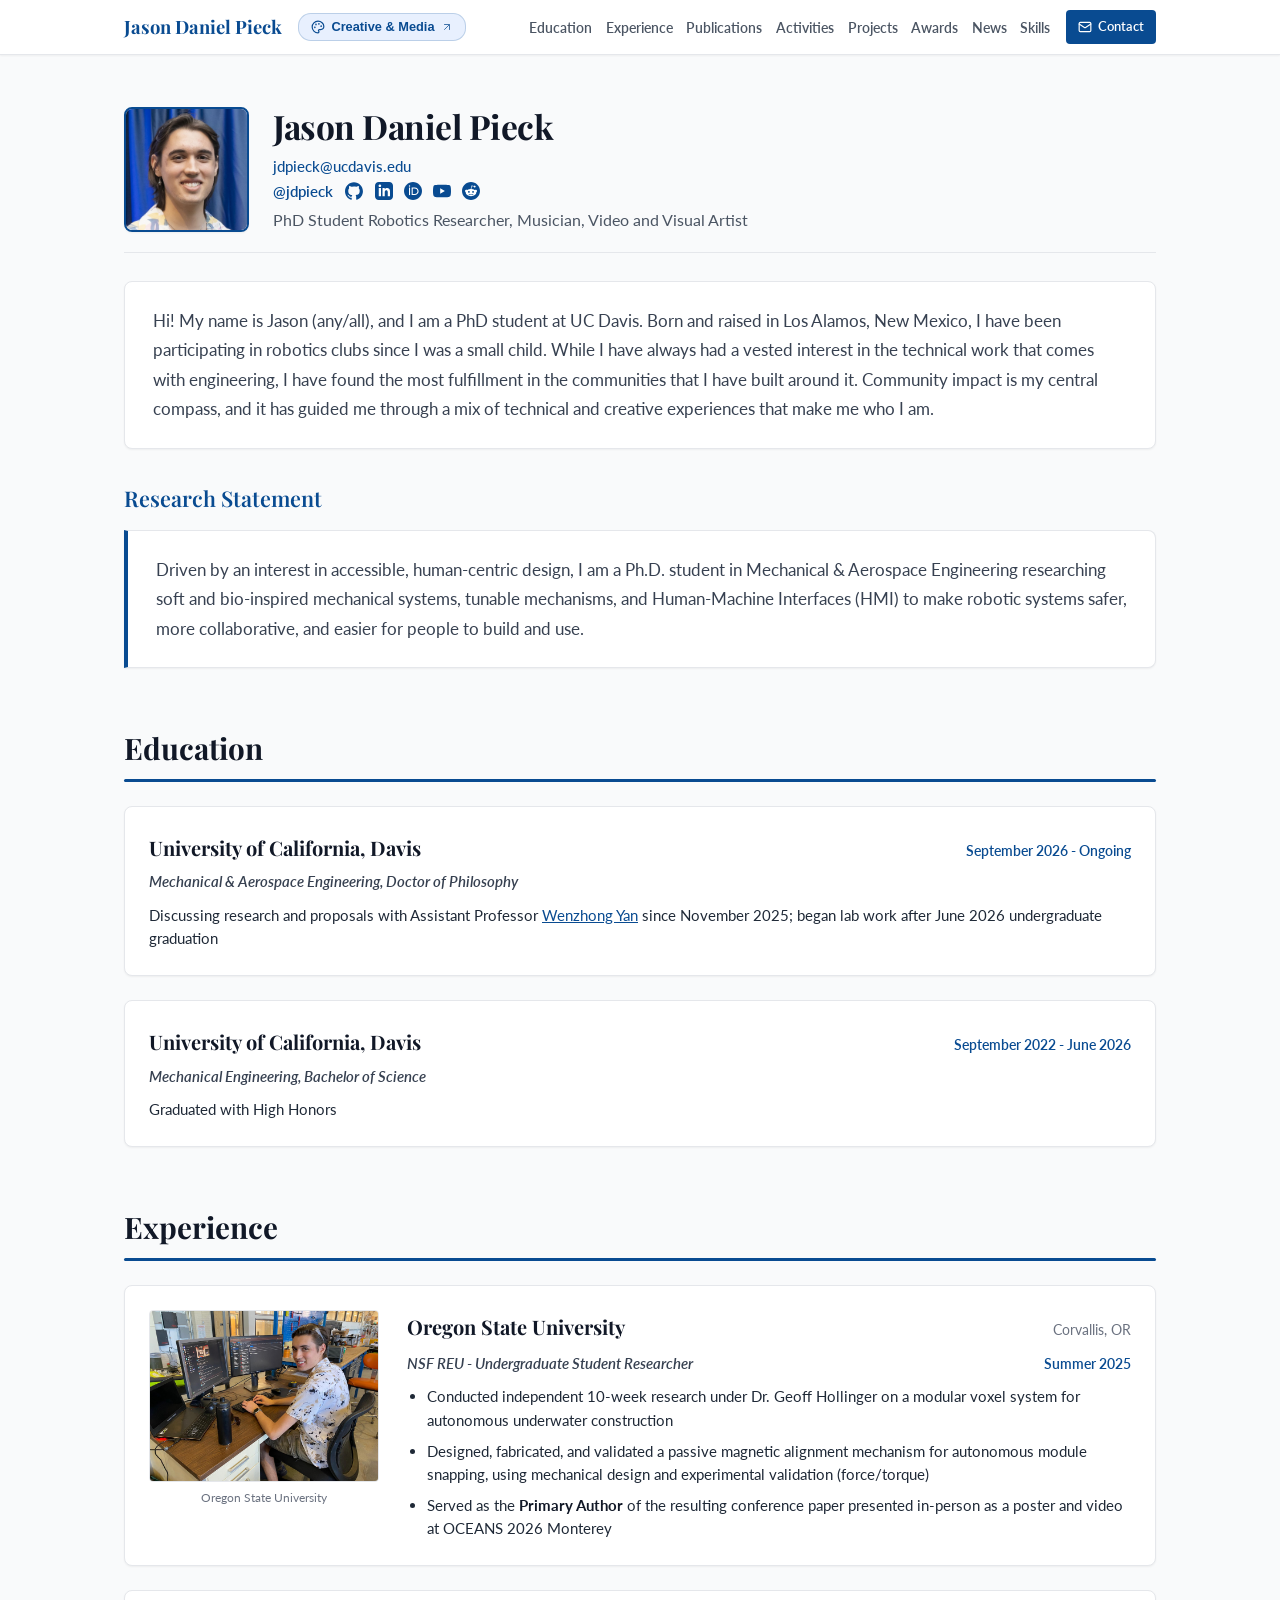
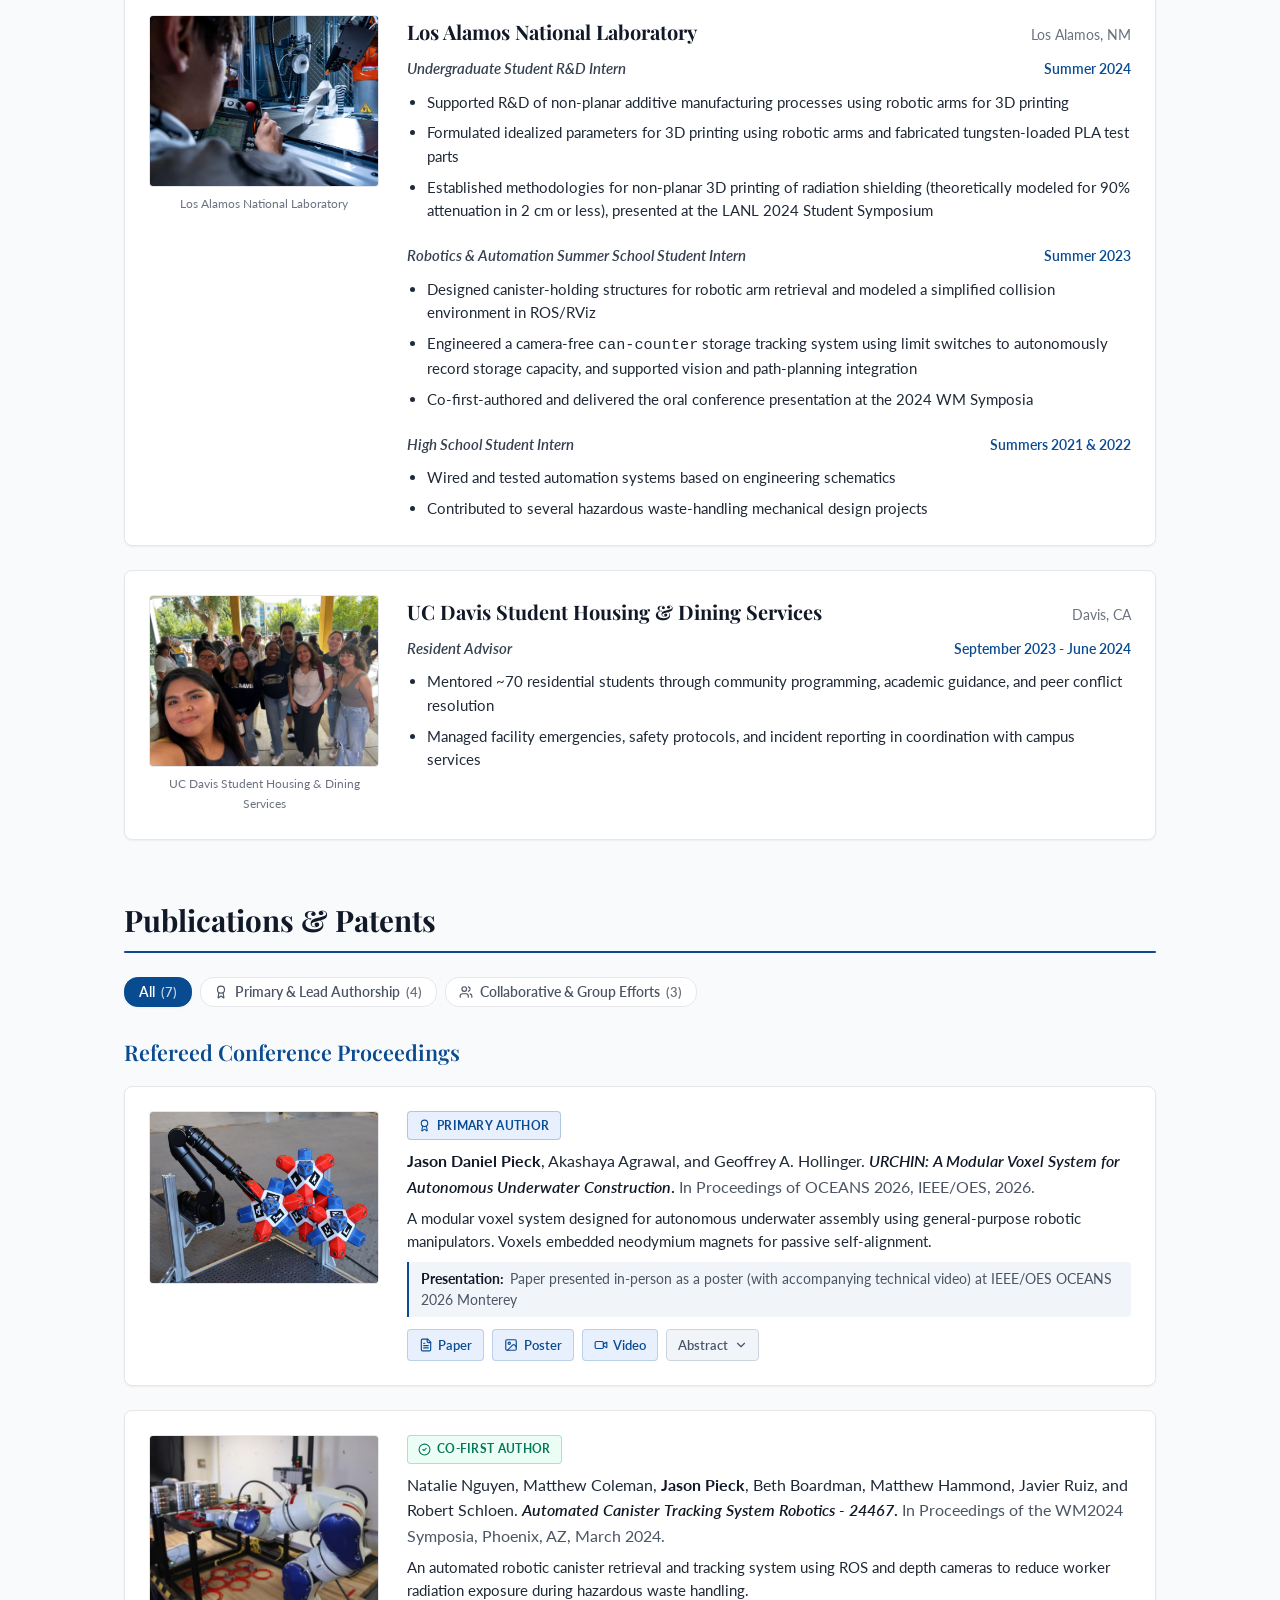
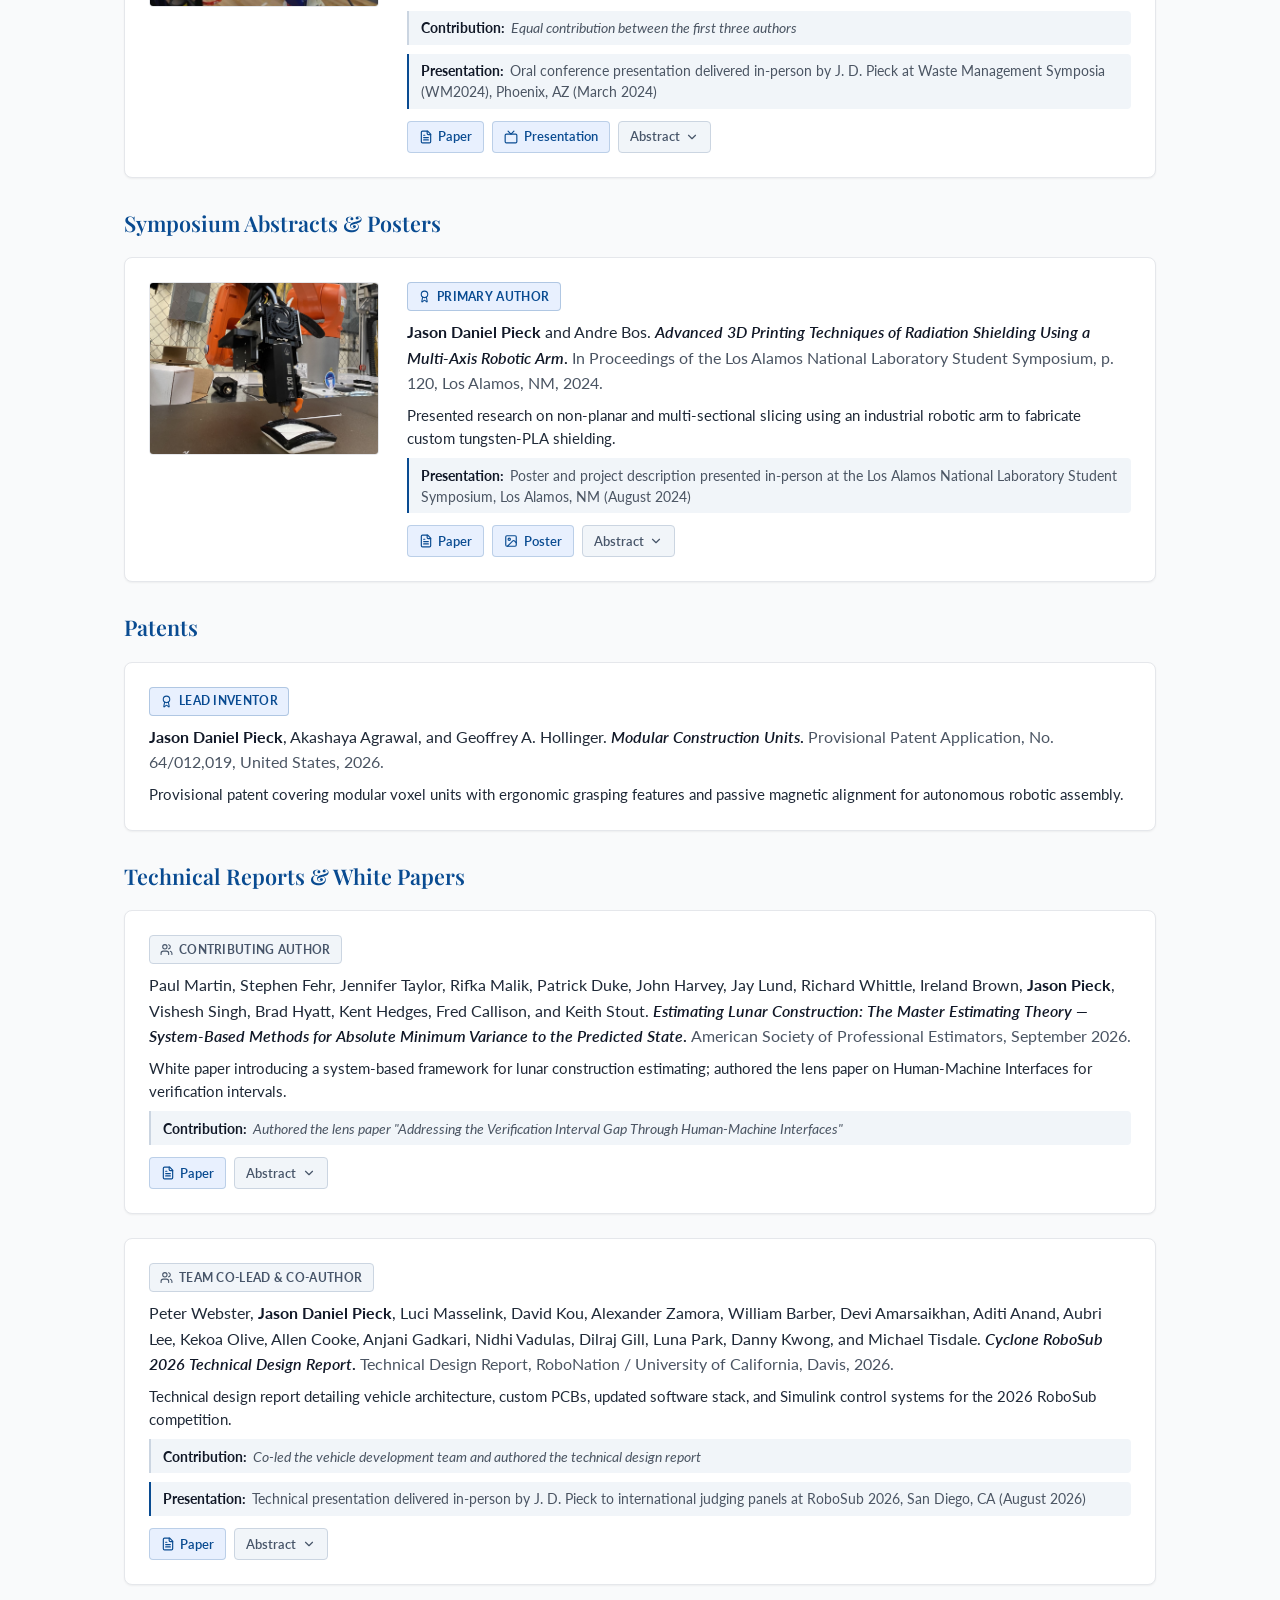
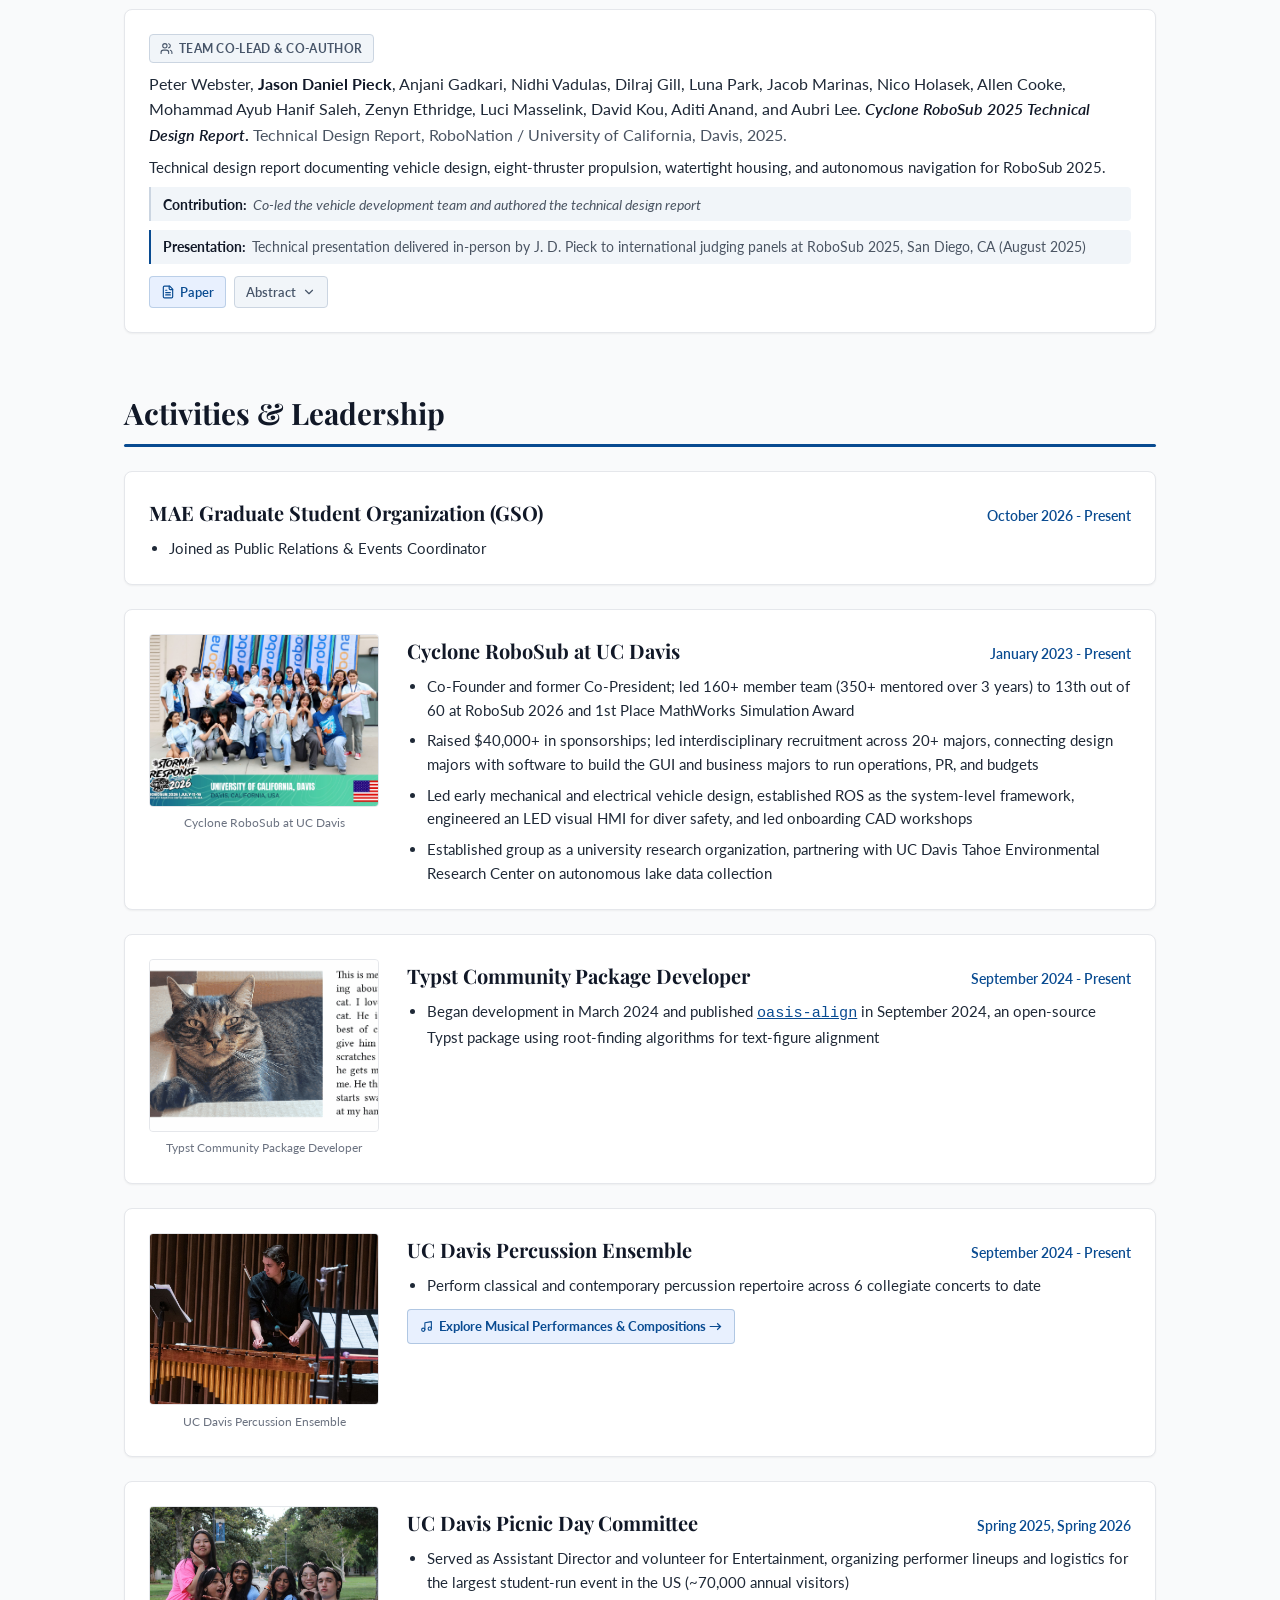
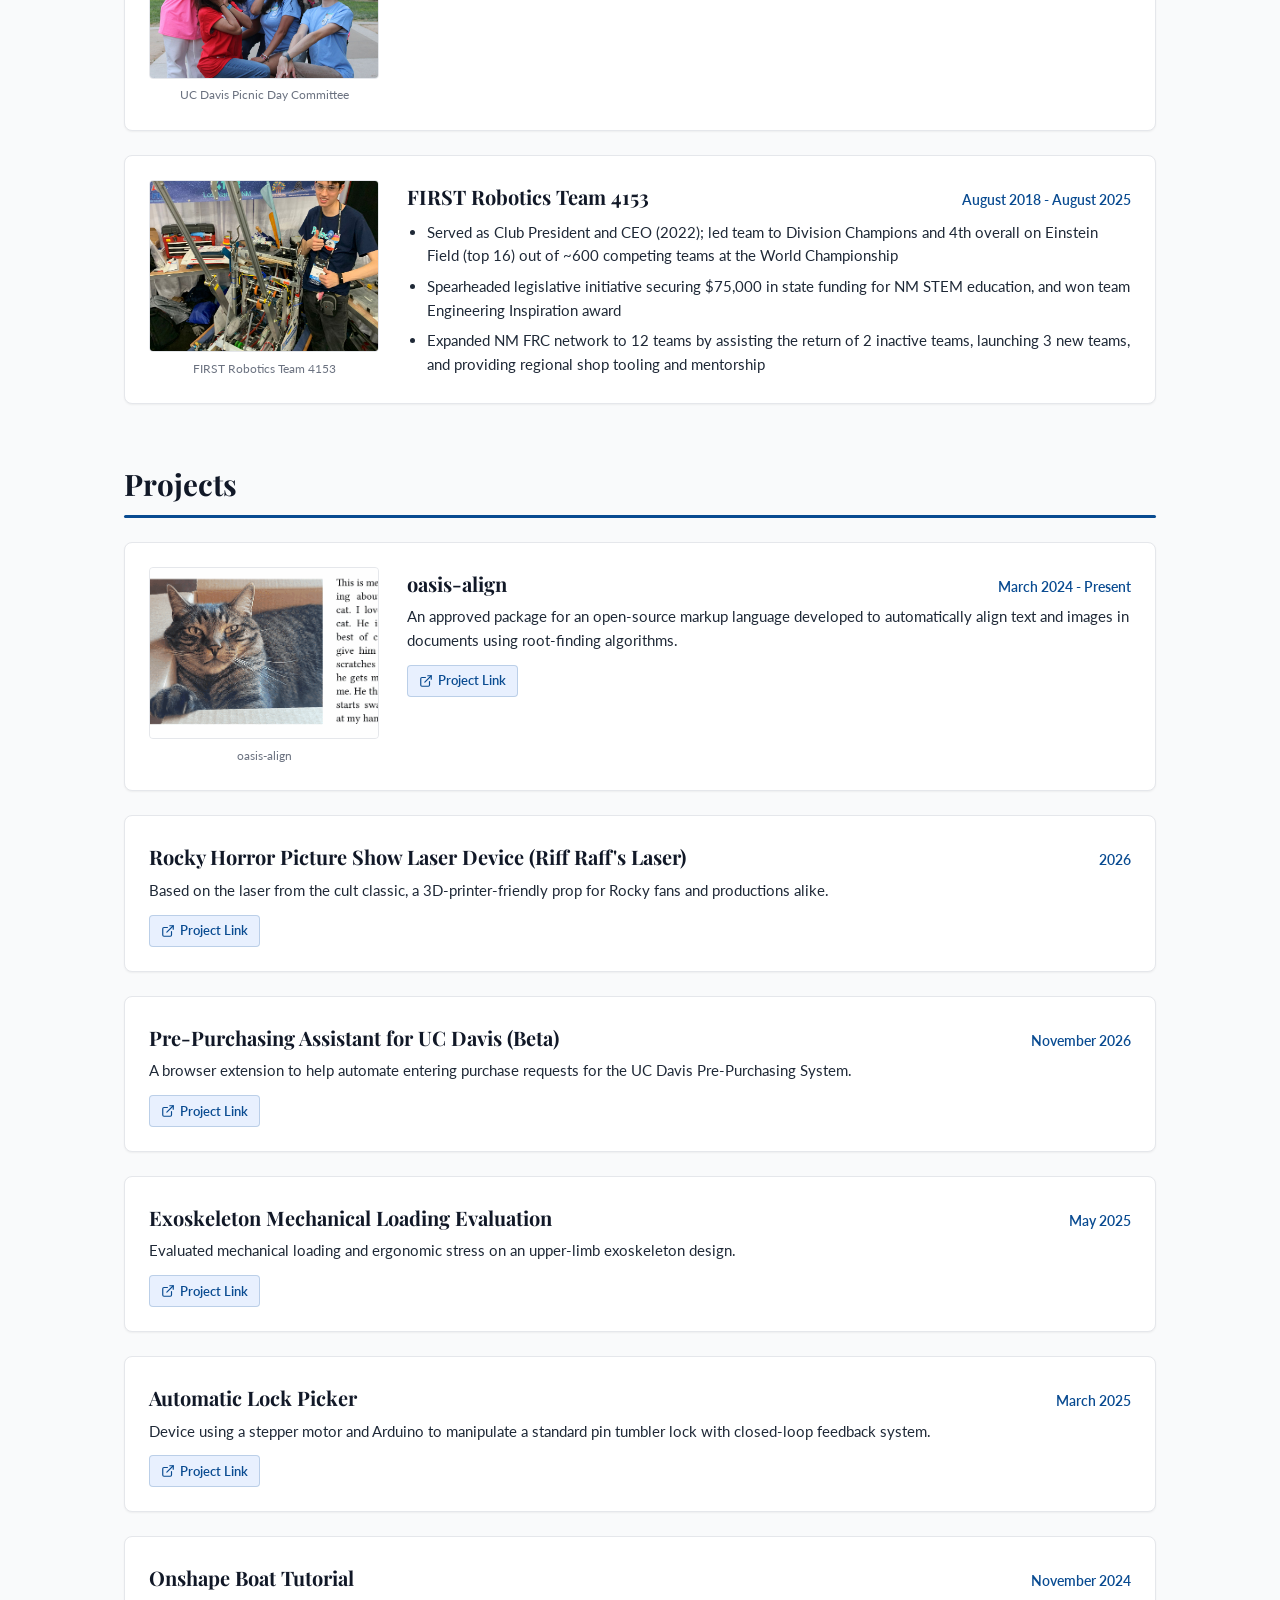
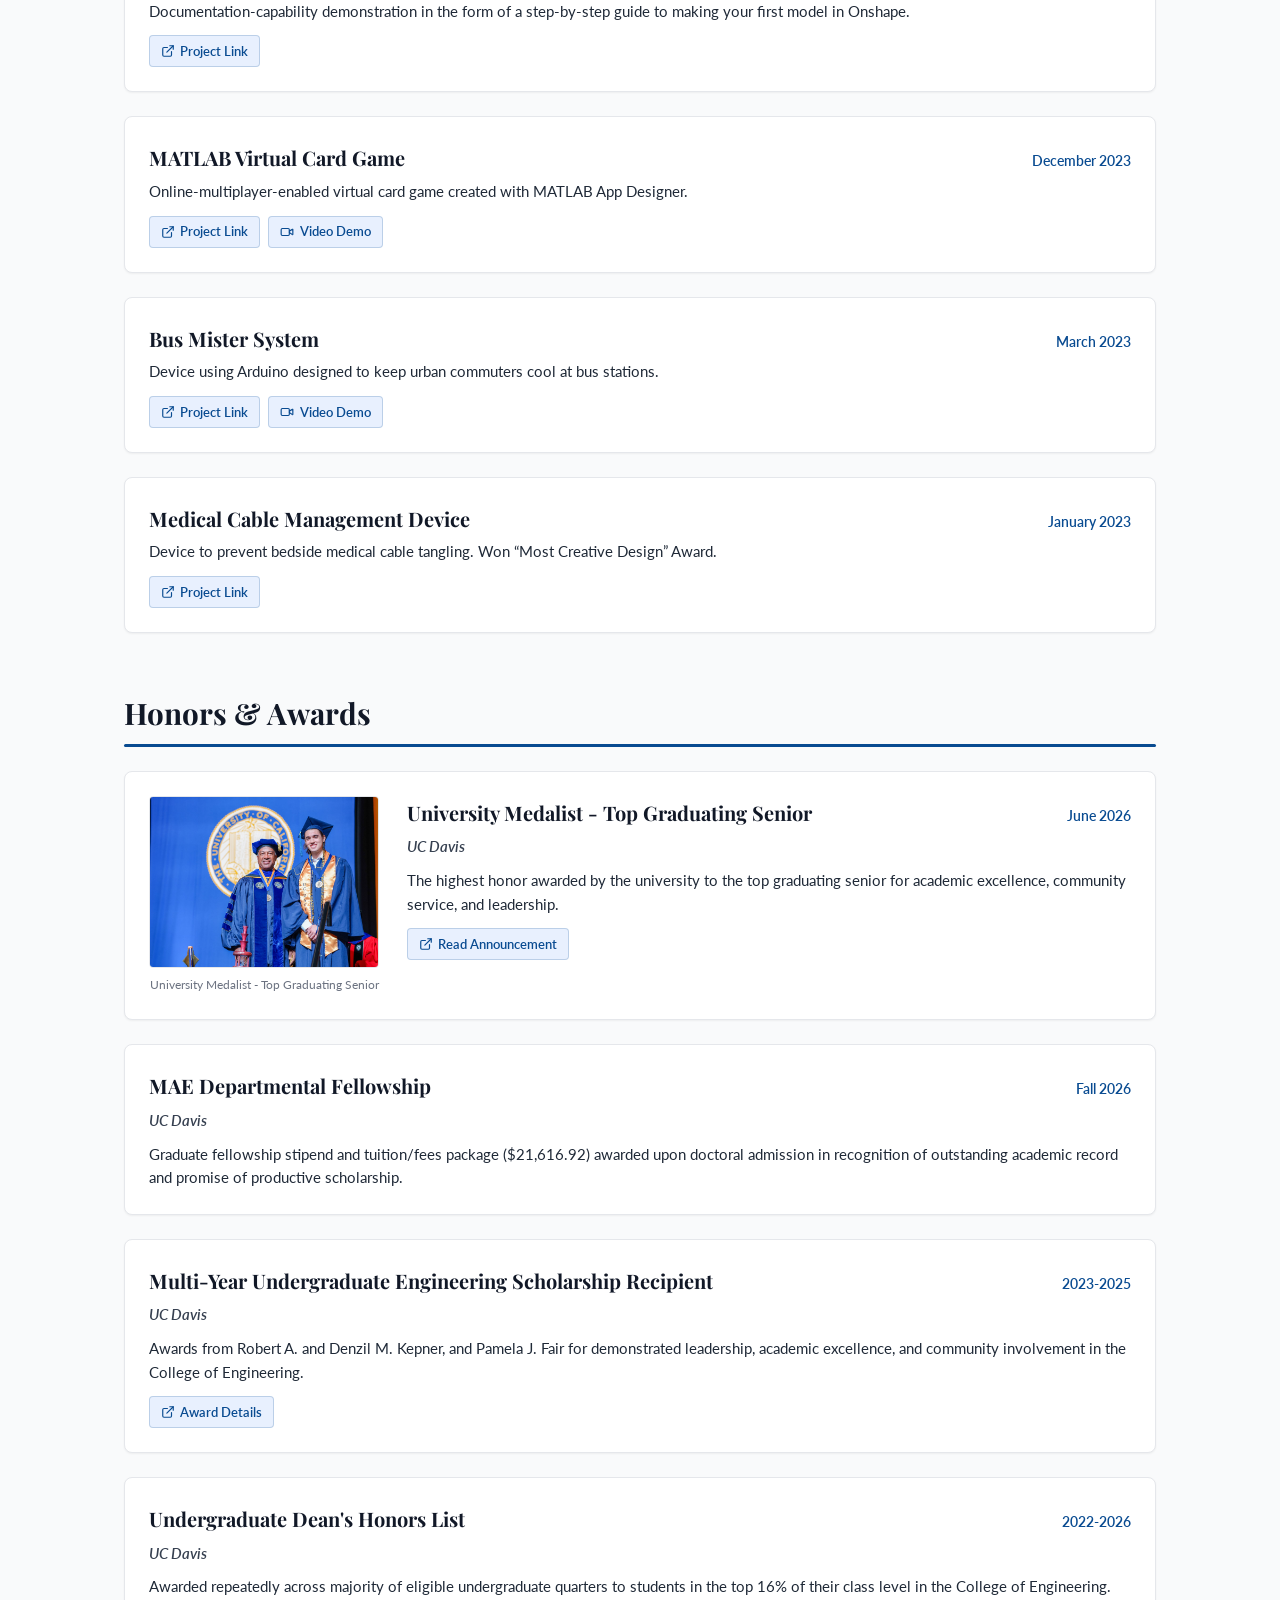
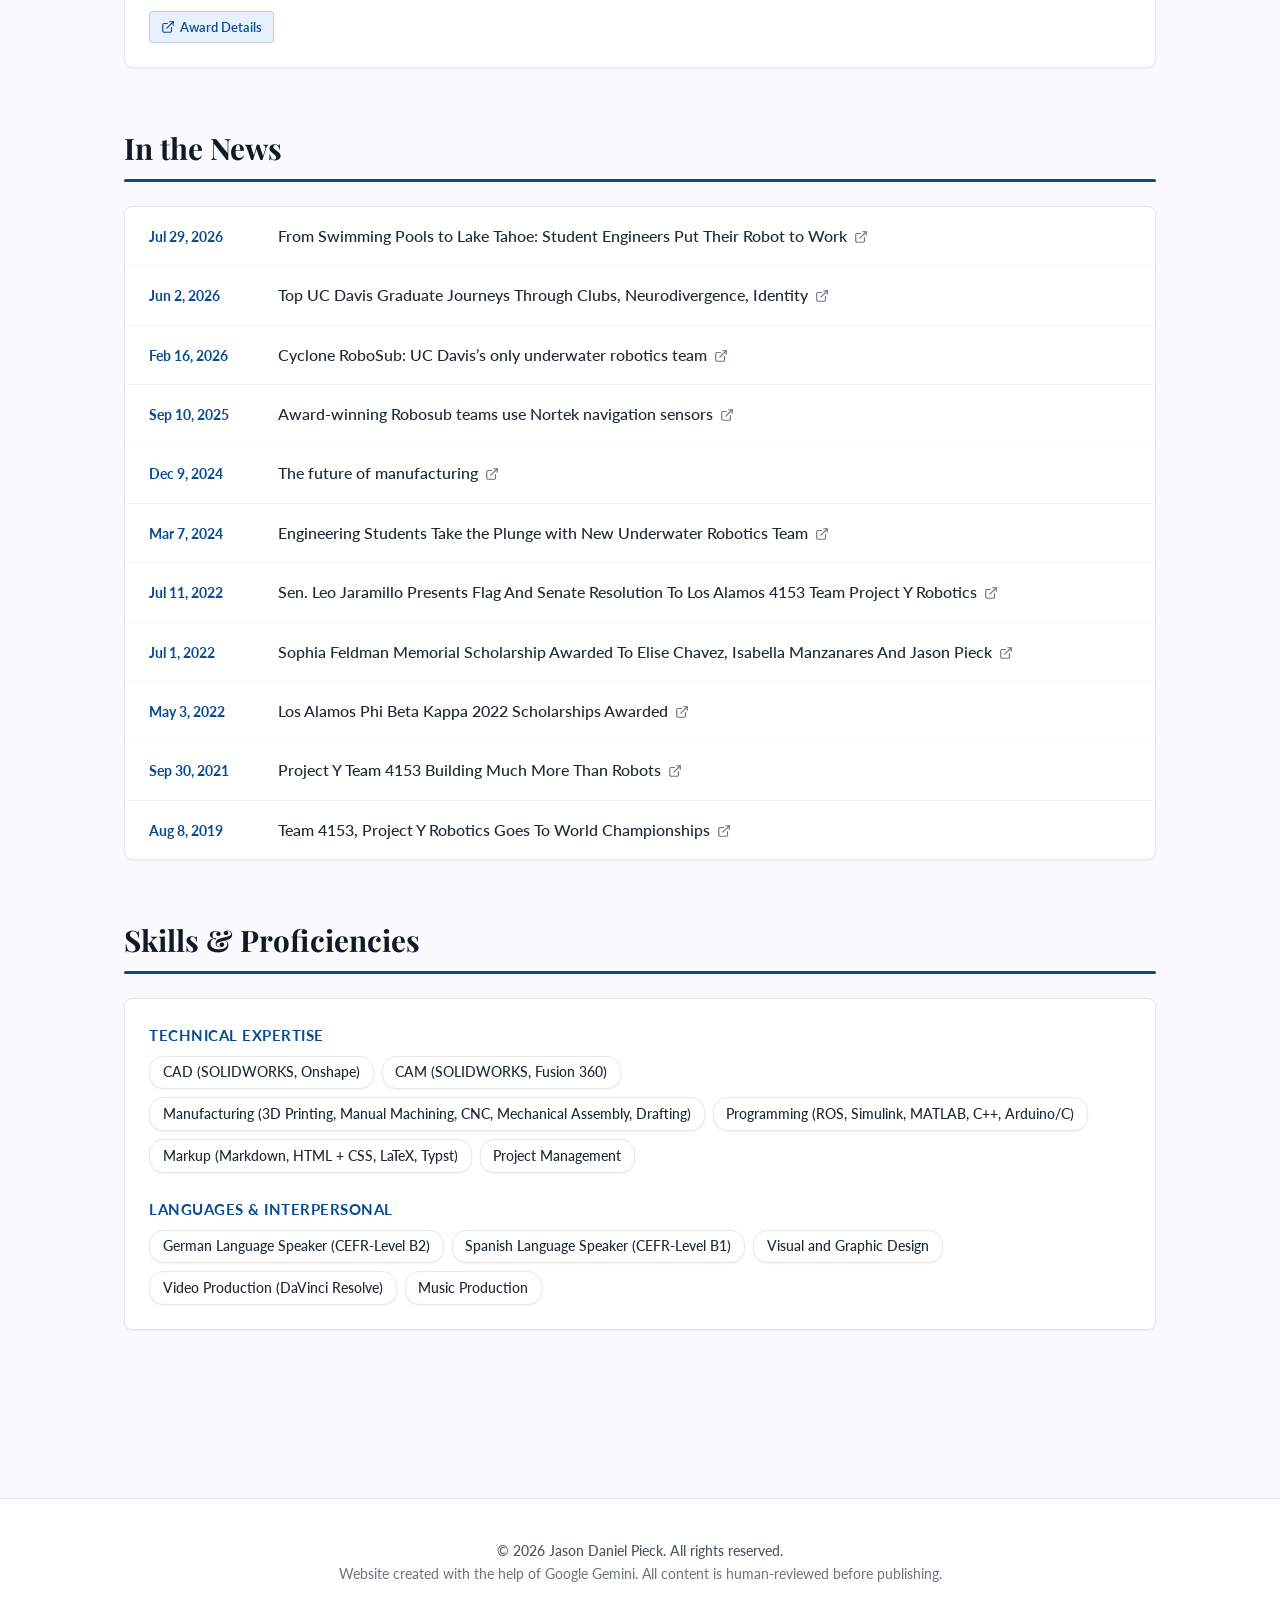
==== commit 1dea3532: "Deploy website to GitHub Pages" ====
--- a/index.html
+++ b/index.html
@@ -9,7 +9,7 @@
     <link rel="preconnect" href="https://fonts.gstatic.com" crossorigin>
     <link href="https://fonts.googleapis.com/css2?family=Lato:ital,wght@0,300;0,400;0,700;1,300;1,400;1,700&family=Playfair+Display:ital,wght@0,600;0,700;1,600;1,700&display=swap" rel="stylesheet">
     <link rel="icon" type="image/svg+xml" href="./assets/github-65EcMEi2.svg" />
-    <script type="module" crossorigin src="./assets/index-DHnunCtf.js"></script>
+    <script type="module" crossorigin src="./assets/index-D-OHqIrl.js"></script>
     <link rel="stylesheet" crossorigin href="./assets/index-iawaKcEy.css">
   </head>
   <body>
